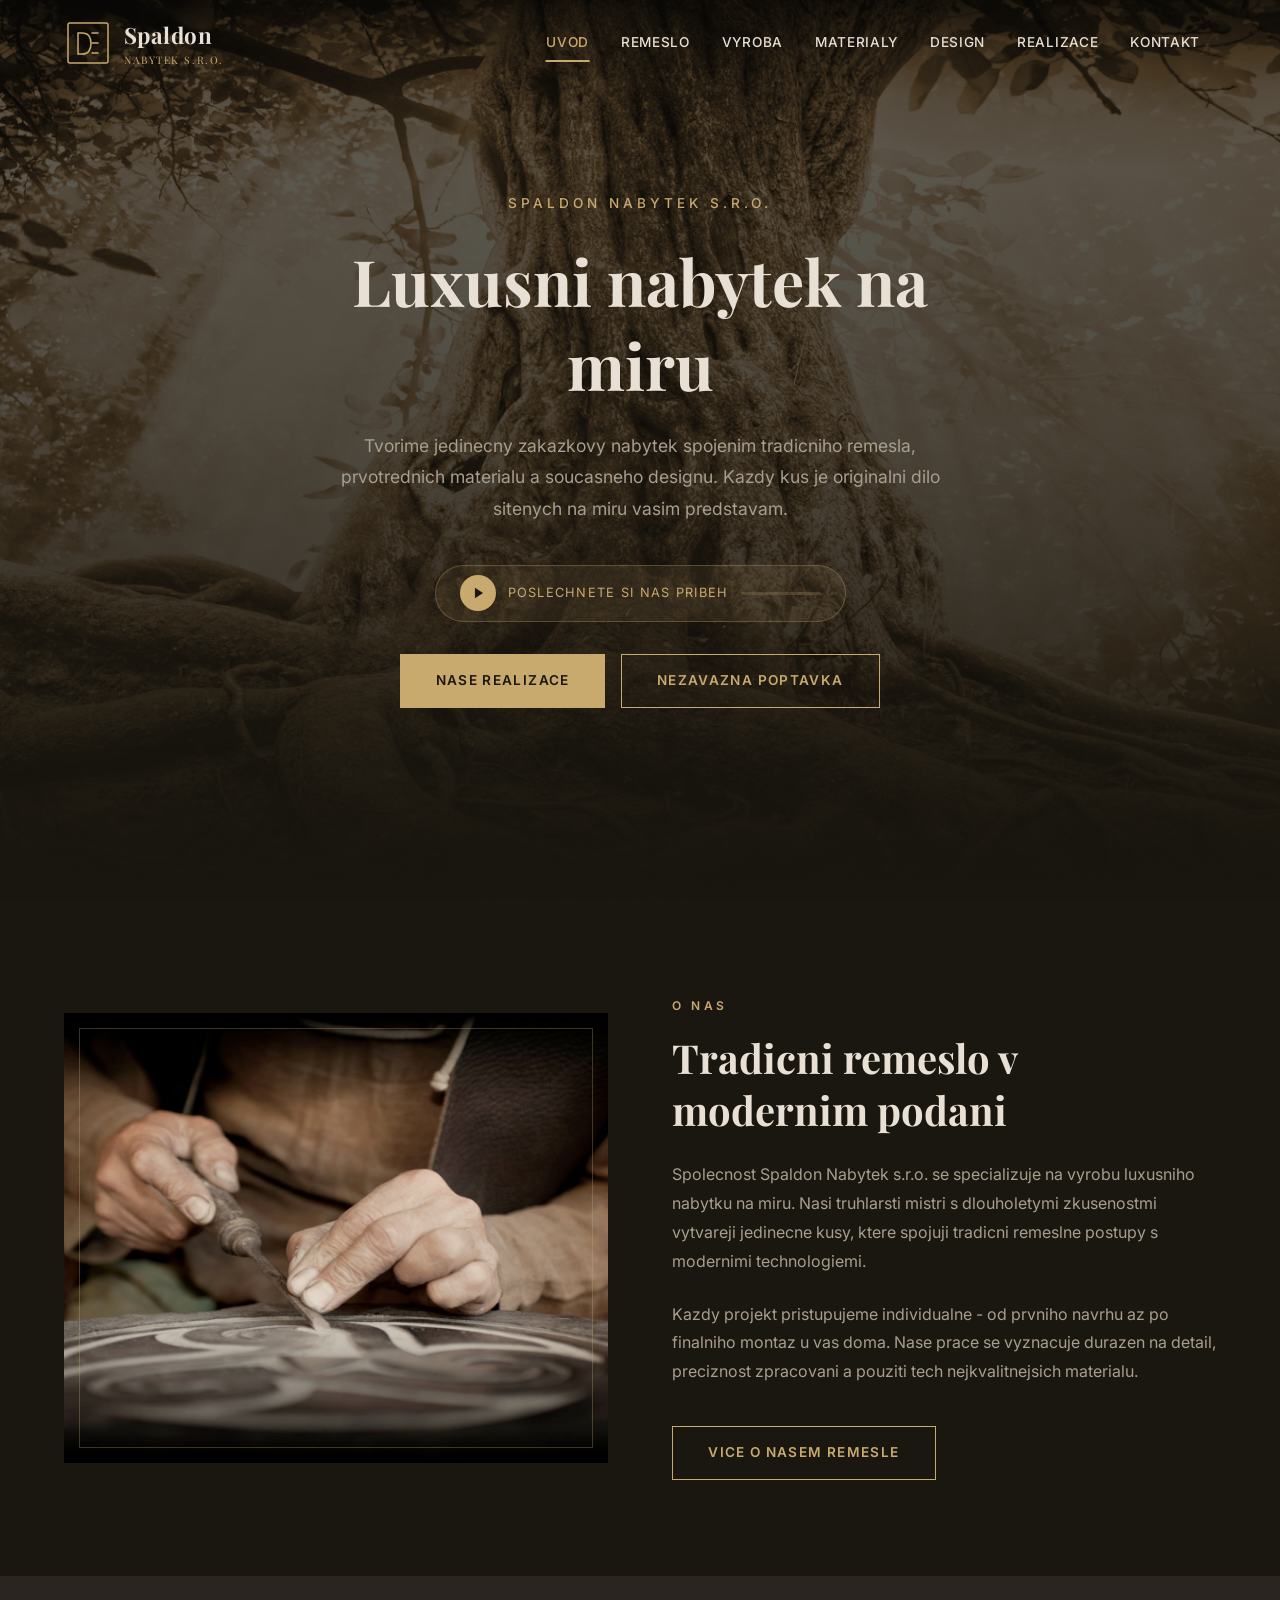
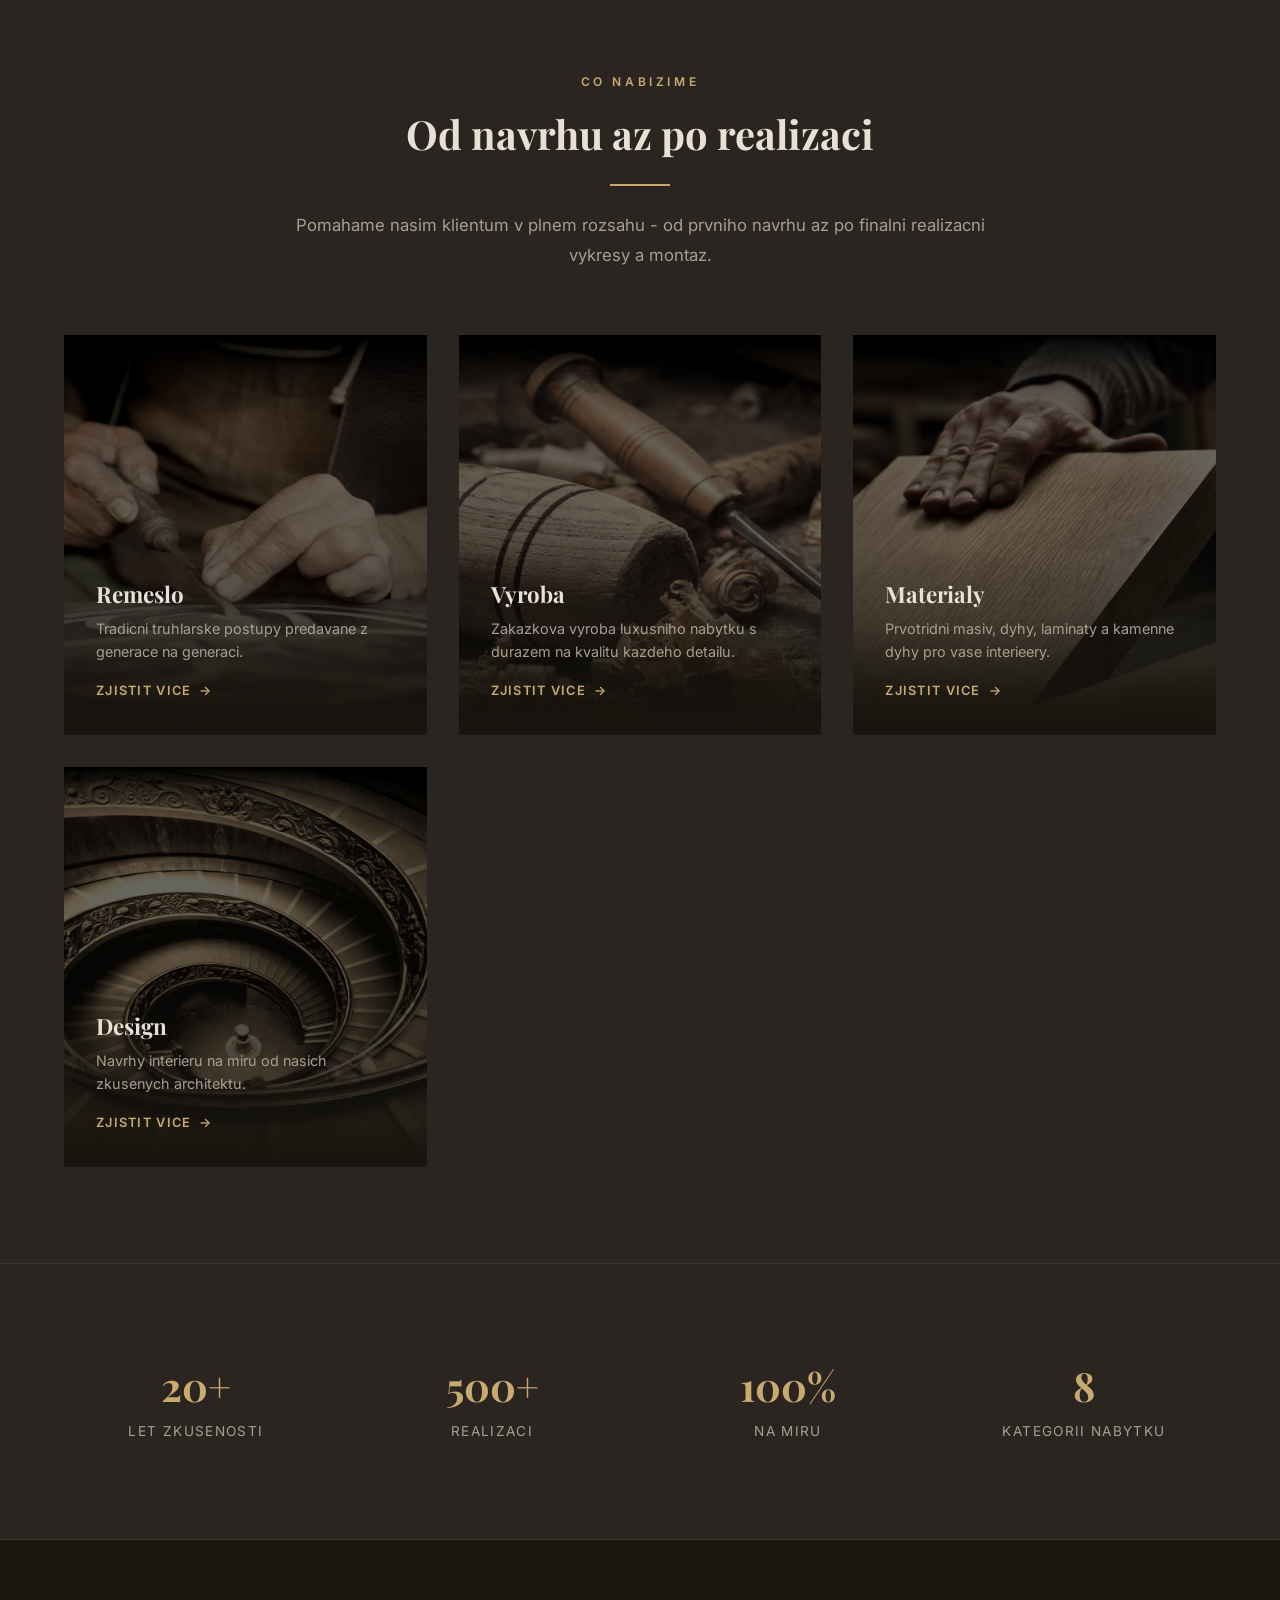
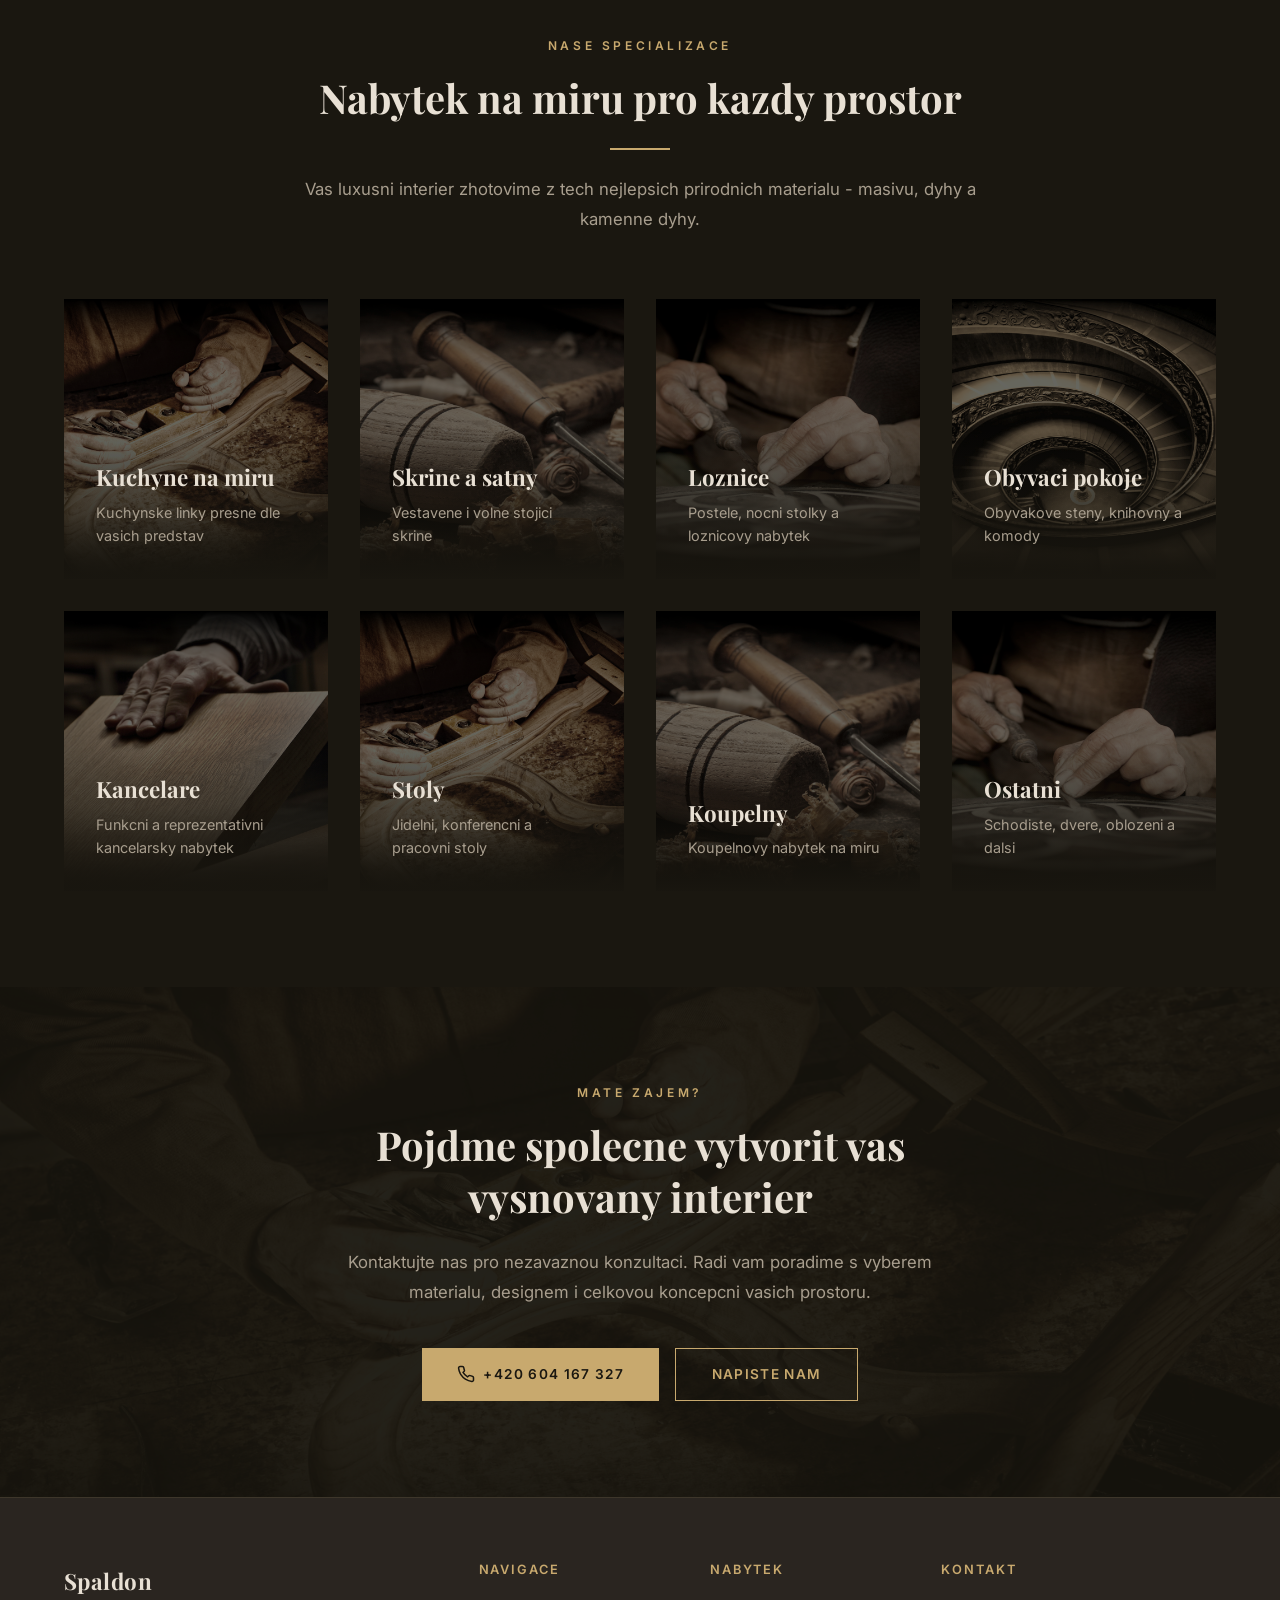
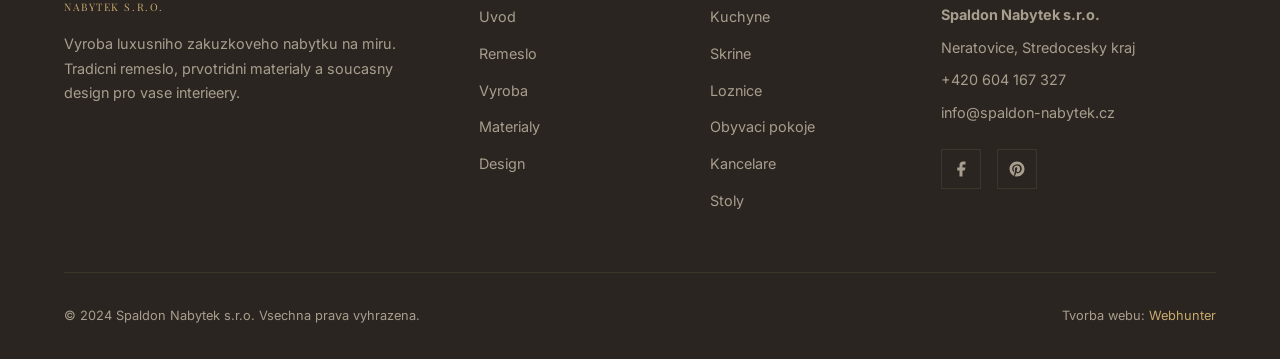
==== index.html @ 08611a01 "Initial commit: New modern website for Spaldon Nabytek s.r.o. Complete rebuild of spaldon-nabytek.cz" ====
<!DOCTYPE html>
<html lang="cs">
<head>
  <meta charset="UTF-8">
  <meta name="viewport" content="width=device-width, initial-scale=1.0">
  <title>Spaldon Nabytek s.r.o. | Luxusni nabytek na miru Praha a Neratovice</title>
  <meta name="description" content="Spaldon Nabytek - vyroba luxusniho nabytku na miru v Praze a Neratovicich. Kuchyne, skrine, loznice, kancelare a dalsi nabytek z prvotrednich materialu. Pres 20 let zkusenosti.">
  <meta name="keywords" content="nabytek na miru, kuchyne na miru Praha, luxusni nabytek, zakazkovy nabytek, nabytek Neratovice, truhlarna Praha, skrine na miru, kuchyne na zakazku">
  <meta name="author" content="Spaldon Nabytek s.r.o.">
  <meta name="robots" content="index, follow">
  <link rel="canonical" href="https://spaldon-nabytek.cz/">

  <!-- Open Graph -->
  <meta property="og:title" content="Spaldon Nabytek | Luxusni nabytek na miru">
  <meta property="og:description" content="Vyroba luxusniho nabytku na miru v Praze a Neratovicich. Kuchyne, skrine, loznice a dalsi z prvotrednich materialu.">
  <meta property="og:type" content="website">
  <meta property="og:url" content="https://spaldon-nabytek.cz/">
  <meta property="og:image" content="https://spaldon-nabytek.cz/assets/images/uvod.jpg">
  <meta property="og:locale" content="cs_CZ">

  <!-- Fonts -->
  <link rel="preconnect" href="https://fonts.googleapis.com">
  <link rel="preconnect" href="https://fonts.gstatic.com" crossorigin>
  <link href="https://fonts.googleapis.com/css2?family=Inter:wght@400;500;600;700&family=Playfair+Display:wght@400;700&display=swap" rel="stylesheet">

  <link rel="stylesheet" href="css/style.css">

  <!-- Schema.org - Local Business -->
  <script type="application/ld+json">
  {
    "@context": "https://schema.org",
    "@type": "FurnitureStore",
    "name": "Spaldon Nabytek s.r.o.",
    "description": "Vyroba luxusniho zakuzkoveho nabytku na miru - kuchyne, skrine, loznice, kancelare a dalsi.",
    "url": "https://spaldon-nabytek.cz",
    "telephone": "+420604167327",
    "email": "info@spaldon-nabytek.cz",
    "address": {
      "@type": "PostalAddress",
      "addressLocality": "Neratovice",
      "addressRegion": "Stredocesky kraj",
      "addressCountry": "CZ"
    },
    "geo": {
      "@type": "GeoCoordinates",
      "latitude": "50.2594",
      "longitude": "14.5175"
    },
    "openingHoursSpecification": {
      "@type": "OpeningHoursSpecification",
      "dayOfWeek": ["Monday","Tuesday","Wednesday","Thursday","Friday"],
      "opens": "08:00",
      "closes": "17:00"
    },
    "sameAs": [
      "https://www.facebook.com/Spaldonnabytek/",
      "https://www.pinterest.com/SpaldonNabytek/pins/"
    ],
    "priceRange": "$$$$",
    "image": "https://spaldon-nabytek.cz/assets/images/uvod.jpg"
  }
  </script>
</head>
<body>

  <!-- HEADER -->
  <header class="header">
    <div class="header-inner">
      <a href="index.html" class="logo">
        <svg class="logo-icon" viewBox="0 0 48 48" fill="none" xmlns="http://www.w3.org/2000/svg">
          <rect x="4" y="4" width="40" height="40" rx="2" stroke="#c8a96e" stroke-width="1.5" fill="none"/>
          <path d="M14 34V14h4c3 0 5.5 1 7 3s2 4.5 2 7.5c0 3-0.7 5.5-2 7.5s-4 3-7 3H14z" stroke="#c8a96e" stroke-width="1.5" fill="none"/>
          <path d="M28 14h6M28 24h6M28 34h6" stroke="#c8a96e" stroke-width="1.5" stroke-linecap="round"/>
        </svg>
        <div class="logo-text">
          Spaldon
          <span>Nabytek s.r.o.</span>
        </div>
      </a>

      <nav class="nav">
        <a href="index.html" class="active">Uvod</a>
        <a href="remeslo.html">Remeslo</a>
        <a href="vyroba.html">Vyroba</a>
        <a href="materialy.html">Materialy</a>
        <a href="design.html">Design</a>
        <a href="realizace.html">Realizace</a>
        <a href="kontakt.html">Kontakt</a>
      </nav>

      <button class="nav-toggle" aria-label="Menu">
        <span></span>
        <span></span>
        <span></span>
      </button>
    </div>
  </header>

  <!-- HERO -->
  <section class="hero">
    <div class="hero-bg" style="background-image: url('assets/images/uvod.jpg')"></div>
    <div class="hero-overlay"></div>
    <div class="hero-content">
      <p class="hero-subtitle">Spaldon Nabytek s.r.o.</p>
      <h1>Luxusni nabytek na miru</h1>
      <p class="hero-description">
        Tvorime jedinecny zakazkovy nabytek spojenim tradicniho remesla, prvotrednich materialu a soucasneho designu. Kazdy kus je originalni dilo sitenych na miru vasim predstavam.
      </p>

      <!-- Audio Player -->
      <div class="audio-player" data-audio="assets/audio/audio.mp3">
        <div class="play-icon">
          <svg class="icon-play" viewBox="0 0 24 24"><polygon points="5,3 19,12 5,21"/></svg>
          <svg class="icon-pause" viewBox="0 0 24 24"><rect x="5" y="3" width="4" height="18"/><rect x="15" y="3" width="4" height="18"/></svg>
        </div>
        <span class="audio-player-text">Poslechnete si nas pribeh</span>
        <div class="audio-progress"><div class="audio-progress-bar"></div></div>
      </div>

      <div style="display: flex; gap: 1rem; justify-content: center; flex-wrap: wrap;">
        <a href="realizace.html" class="btn btn-primary">Nase realizace</a>
        <a href="kontakt.html" class="btn btn-outline">Nezavazna poptavka</a>
      </div>
    </div>
  </section>

  <!-- O NAS -->
  <section class="section">
    <div class="container">
      <div class="about-grid">
        <div class="about-image fade-in-left">
          <img src="assets/images/remeslo.jpg" alt="Rucni prace truhlarskych mistru - detail rezbareni do dreva" loading="lazy">
        </div>
        <div class="about-content fade-in-right">
          <span class="section-label">O nas</span>
          <h2>Tradicni remeslo v modernim podani</h2>
          <p>
            Spolecnost Spaldon Nabytek s.r.o. se specializuje na vyrobu luxusniho nabytku na miru. Nasi truhlarsti mistri s dlouholetymi zkusenostmi vytvareji jedinecne kusy, ktere spojuji tradicni remeslne postupy s modernimi technologiemi.
          </p>
          <p>
            Kazdy projekt pristupujeme individualne - od prvniho navrhu az po finalniho montaz u vas doma. Nase prace se vyznacuje durazen na detail, preciznost zpracovani a pouziti tech nejkvalitnejsich materialu.
          </p>
          <a href="remeslo.html" class="btn btn-outline" style="margin-top: 1rem;">Vice o nasem remesle</a>
        </div>
      </div>
    </div>
  </section>

  <!-- SLUZBY -->
  <section class="section" style="background: var(--color-bg-light);">
    <div class="container">
      <div class="section-header fade-in">
        <span class="section-label">Co nabizime</span>
        <h2>Od navrhu az po realizaci</h2>
        <div class="divider"></div>
        <p>Pomahame nasim klientum v plnem rozsahu - od prvniho navrhu az po finalni realizacni vykresy a montaz.</p>
      </div>

      <div class="services-grid">
        <a href="remeslo.html" class="service-card fade-in">
          <div class="service-card-bg" style="background-image: url('assets/images/remeslo.jpg')"></div>
          <div class="service-card-content">
            <h3>Remeslo</h3>
            <p>Tradicni truhlarske postupy predavane z generace na generaci.</p>
            <span class="service-card-link">Zjistit vice <span>&rarr;</span></span>
          </div>
        </a>

        <a href="vyroba.html" class="service-card fade-in">
          <div class="service-card-bg" style="background-image: url('assets/images/vyroba.jpg')"></div>
          <div class="service-card-content">
            <h3>Vyroba</h3>
            <p>Zakazkova vyroba luxusniho nabytku s durazem na kvalitu kazdeho detailu.</p>
            <span class="service-card-link">Zjistit vice <span>&rarr;</span></span>
          </div>
        </a>

        <a href="materialy.html" class="service-card fade-in">
          <div class="service-card-bg" style="background-image: url('assets/images/materialy.jpg')"></div>
          <div class="service-card-content">
            <h3>Materialy</h3>
            <p>Prvotridni masiv, dyhy, laminaty a kamenne dyhy pro vase interieery.</p>
            <span class="service-card-link">Zjistit vice <span>&rarr;</span></span>
          </div>
        </a>

        <a href="design.html" class="service-card fade-in">
          <div class="service-card-bg" style="background-image: url('assets/images/design.jpg')"></div>
          <div class="service-card-content">
            <h3>Design</h3>
            <p>Navrhy interieru na miru od nasich zkusenych architektu.</p>
            <span class="service-card-link">Zjistit vice <span>&rarr;</span></span>
          </div>
        </a>
      </div>
    </div>
  </section>

  <!-- STATISTIKY -->
  <section class="section stats">
    <div class="container">
      <div class="stats-grid">
        <div class="stat-item fade-in">
          <h3>20+</h3>
          <p>Let zkusenosti</p>
        </div>
        <div class="stat-item fade-in">
          <h3>500+</h3>
          <p>Realizaci</p>
        </div>
        <div class="stat-item fade-in">
          <h3>100%</h3>
          <p>Na miru</p>
        </div>
        <div class="stat-item fade-in">
          <h3>8</h3>
          <p>Kategorii nabytku</p>
        </div>
      </div>
    </div>
  </section>

  <!-- CO VYRABI -->
  <section class="section">
    <div class="container">
      <div class="section-header fade-in">
        <span class="section-label">Nase specializace</span>
        <h2>Nabytek na miru pro kazdy prostor</h2>
        <div class="divider"></div>
        <p>Vas luxusni interier zhotovime z tech nejlepsich prirodnich materialu - masivu, dyhy a kamenne dyhy.</p>
      </div>

      <div class="services-grid" style="grid-template-columns: repeat(auto-fill, minmax(250px, 1fr));">
        <div class="service-card fade-in" style="height: 280px;">
          <div class="service-card-bg" style="background-image: url('assets/images/fotogalerie.jpg')"></div>
          <div class="service-card-content">
            <h3>Kuchyne na miru</h3>
            <p>Kuchynske linky presne dle vasich predstav</p>
          </div>
        </div>
        <div class="service-card fade-in" style="height: 280px;">
          <div class="service-card-bg" style="background-image: url('assets/images/vyroba.jpg')"></div>
          <div class="service-card-content">
            <h3>Skrine a satny</h3>
            <p>Vestavene i volne stojici skrine</p>
          </div>
        </div>
        <div class="service-card fade-in" style="height: 280px;">
          <div class="service-card-bg" style="background-image: url('assets/images/remeslo.jpg')"></div>
          <div class="service-card-content">
            <h3>Loznice</h3>
            <p>Postele, nocni stolky a loznicovy nabytek</p>
          </div>
        </div>
        <div class="service-card fade-in" style="height: 280px;">
          <div class="service-card-bg" style="background-image: url('assets/images/design.jpg')"></div>
          <div class="service-card-content">
            <h3>Obyvaci pokoje</h3>
            <p>Obyvakove steny, knihovny a komody</p>
          </div>
        </div>
        <div class="service-card fade-in" style="height: 280px;">
          <div class="service-card-bg" style="background-image: url('assets/images/materialy.jpg')"></div>
          <div class="service-card-content">
            <h3>Kancelare</h3>
            <p>Funkcni a reprezentativni kancelarsky nabytek</p>
          </div>
        </div>
        <div class="service-card fade-in" style="height: 280px;">
          <div class="service-card-bg" style="background-image: url('assets/images/fotogalerie.jpg')"></div>
          <div class="service-card-content">
            <h3>Stoly</h3>
            <p>Jidelni, konferencni a pracovni stoly</p>
          </div>
        </div>
        <div class="service-card fade-in" style="height: 280px;">
          <div class="service-card-bg" style="background-image: url('assets/images/vyroba.jpg')"></div>
          <div class="service-card-content">
            <h3>Koupelny</h3>
            <p>Koupelnovy nabytek na miru</p>
          </div>
        </div>
        <div class="service-card fade-in" style="height: 280px;">
          <div class="service-card-bg" style="background-image: url('assets/images/remeslo.jpg')"></div>
          <div class="service-card-content">
            <h3>Ostatni</h3>
            <p>Schodiste, dvere, oblozeni a dalsi</p>
          </div>
        </div>
      </div>
    </div>
  </section>

  <!-- CTA -->
  <section class="cta">
    <div class="cta-bg" style="background-image: url('assets/images/fotogalerie.jpg')"></div>
    <div class="cta-overlay"></div>
    <div class="cta-content">
      <span class="section-label">Mate zajem?</span>
      <h2>Pojdme spolecne vytvorit vas vysnovany interier</h2>
      <p>Kontaktujte nas pro nezavaznou konzultaci. Radi vam poradime s vyberem materialu, designem i celkovou koncepcni vasich prostoru.</p>
      <div class="cta-buttons">
        <a href="tel:+420604167327" class="btn btn-primary">
          <svg width="18" height="18" viewBox="0 0 24 24" fill="none" stroke="currentColor" stroke-width="2"><path d="M22 16.92v3a2 2 0 01-2.18 2 19.79 19.79 0 01-8.63-3.07 19.5 19.5 0 01-6-6 19.79 19.79 0 01-3.07-8.67A2 2 0 014.11 2h3a2 2 0 012 1.72c.127.96.361 1.903.7 2.81a2 2 0 01-.45 2.11L8.09 9.91a16 16 0 006 6l1.27-1.27a2 2 0 012.11-.45c.907.339 1.85.573 2.81.7A2 2 0 0122 16.92z"/></svg>
          +420 604 167 327
        </a>
        <a href="kontakt.html" class="btn btn-outline">Napiste nam</a>
      </div>
    </div>
  </section>

  <!-- FOOTER -->
  <footer class="footer">
    <div class="container">
      <div class="footer-grid">
        <div class="footer-about">
          <a href="index.html" class="logo">
            <div class="logo-text">
              Spaldon
              <span>Nabytek s.r.o.</span>
            </div>
          </a>
          <p>Vyroba luxusniho zakuzkoveho nabytku na miru. Tradicni remeslo, prvotridni materialy a soucasny design pro vase interieery.</p>
        </div>

        <div>
          <h4>Navigace</h4>
          <ul class="footer-links">
            <li><a href="index.html">Uvod</a></li>
            <li><a href="remeslo.html">Remeslo</a></li>
            <li><a href="vyroba.html">Vyroba</a></li>
            <li><a href="materialy.html">Materialy</a></li>
            <li><a href="design.html">Design</a></li>
          </ul>
        </div>

        <div>
          <h4>Nabytek</h4>
          <ul class="footer-links">
            <li><a href="realizace.html">Kuchyne</a></li>
            <li><a href="realizace.html">Skrine</a></li>
            <li><a href="realizace.html">Loznice</a></li>
            <li><a href="realizace.html">Obyvaci pokoje</a></li>
            <li><a href="realizace.html">Kancelare</a></li>
            <li><a href="realizace.html">Stoly</a></li>
          </ul>
        </div>

        <div class="footer-contact">
          <h4>Kontakt</h4>
          <p><strong>Spaldon Nabytek s.r.o.</strong></p>
          <p>Neratovice, Stredocesky kraj</p>
          <p><a href="tel:+420604167327">+420 604 167 327</a></p>
          <p><a href="mailto:info@spaldon-nabytek.cz">info@spaldon-nabytek.cz</a></p>
          <div class="footer-social">
            <a href="https://www.facebook.com/Spaldonnabytek/" target="_blank" rel="noopener noreferrer" aria-label="Facebook">
              <svg viewBox="0 0 24 24"><path d="M18 2h-3a5 5 0 00-5 5v3H7v4h3v8h4v-8h3l1-4h-4V7a1 1 0 011-1h3z"/></svg>
            </a>
            <a href="https://www.pinterest.com/SpaldonNabytek/pins/" target="_blank" rel="noopener noreferrer" aria-label="Pinterest">
              <svg viewBox="0 0 24 24"><path d="M12 2C6.477 2 2 6.477 2 12c0 4.236 2.636 7.855 6.356 9.312-.088-.791-.167-2.005.035-2.868.182-.78 1.172-4.97 1.172-4.97s-.299-.6-.299-1.486c0-1.39.806-2.428 1.81-2.428.852 0 1.264.64 1.264 1.408 0 .858-.546 2.14-.828 3.33-.236.995.499 1.806 1.48 1.806 1.778 0 3.144-1.874 3.144-4.58 0-2.393-1.72-4.068-4.177-4.068-2.845 0-4.515 2.135-4.515 4.34 0 .859.331 1.781.745 2.281a.3.3 0 01.069.288l-.278 1.133c-.044.183-.145.222-.335.134-1.249-.581-2.03-2.407-2.03-3.874 0-3.154 2.292-6.052 6.608-6.052 3.469 0 6.165 2.473 6.165 5.776 0 3.447-2.173 6.22-5.19 6.22-1.013 0-1.965-.527-2.291-1.148l-.623 2.378c-.226.869-.835 1.958-1.244 2.621.937.29 1.931.446 2.962.446 5.523 0 10-4.477 10-10S17.523 2 12 2z"/></svg>
            </a>
          </div>
        </div>
      </div>

      <div class="footer-bottom">
        <p>&copy; 2024 Spaldon Nabytek s.r.o. Vsechna prava vyhrazena.</p>
        <p>Tvorba webu: <a href="#">Webhunter</a></p>
      </div>
    </div>
  </footer>

  <script src="js/main.js"></script>
</body>
</html>
---- css/style.css ----
/* ===== RESET & BASE ===== */
*, *::before, *::after {
  box-sizing: border-box;
  margin: 0;
  padding: 0;
}

:root {
  --color-bg: #1a1710;
  --color-bg-light: #2a2520;
  --color-bg-card: #232018;
  --color-text: #e8e0d4;
  --color-text-muted: #a89e8e;
  --color-accent: #c8a96e;
  --color-accent-light: #dfc08a;
  --color-accent-dark: #9a7d4a;
  --color-border: #3d362a;
  --color-overlay: rgba(20, 17, 10, 0.85);
  --font-heading: 'Playfair Display', Georgia, 'Times New Roman', serif;
  --font-body: 'Inter', 'Segoe UI', Tahoma, Geneva, Verdana, sans-serif;
  --max-width: 1200px;
  --transition: 0.3s ease;
}

html {
  scroll-behavior: smooth;
  font-size: 16px;
}

body {
  font-family: var(--font-body);
  background-color: var(--color-bg);
  color: var(--color-text);
  line-height: 1.7;
  overflow-x: hidden;
  -webkit-font-smoothing: antialiased;
}

img {
  max-width: 100%;
  height: auto;
  display: block;
}

a {
  color: var(--color-accent);
  text-decoration: none;
  transition: color var(--transition);
}

a:hover {
  color: var(--color-accent-light);
}

h1, h2, h3, h4 {
  font-family: var(--font-heading);
  font-weight: 700;
  line-height: 1.3;
  color: var(--color-text);
}

h1 { font-size: clamp(2rem, 5vw, 3.5rem); }
h2 { font-size: clamp(1.6rem, 4vw, 2.5rem); }
h3 { font-size: clamp(1.2rem, 3vw, 1.6rem); }

.container {
  width: 100%;
  max-width: var(--max-width);
  margin: 0 auto;
  padding: 0 1.5rem;
}

/* ===== HEADER & NAVIGATION ===== */
.header {
  position: fixed;
  top: 0;
  left: 0;
  right: 0;
  z-index: 1000;
  background: transparent;
  transition: background var(--transition), box-shadow var(--transition);
}

.header.scrolled {
  background: rgba(26, 23, 16, 0.97);
  box-shadow: 0 2px 20px rgba(0, 0, 0, 0.4);
  backdrop-filter: blur(10px);
}

.header-inner {
  display: flex;
  align-items: center;
  justify-content: space-between;
  padding: 1rem 1.5rem;
  max-width: var(--max-width);
  margin: 0 auto;
}

.logo {
  display: flex;
  align-items: center;
  gap: 0.75rem;
  text-decoration: none;
  color: var(--color-text);
}

.logo-icon {
  width: 48px;
  height: 48px;
}

.logo-text {
  font-family: var(--font-heading);
  font-size: 1.4rem;
  font-weight: 700;
  letter-spacing: 0.02em;
}

.logo-text span {
  display: block;
  font-size: 0.65rem;
  font-weight: 400;
  letter-spacing: 0.15em;
  text-transform: uppercase;
  color: var(--color-accent);
  margin-top: -2px;
}

.nav {
  display: flex;
  align-items: center;
  gap: 0;
}

.nav a {
  color: var(--color-text);
  font-size: 0.85rem;
  font-weight: 500;
  letter-spacing: 0.05em;
  text-transform: uppercase;
  padding: 0.5rem 1rem;
  position: relative;
  transition: color var(--transition);
}

.nav a::after {
  content: '';
  position: absolute;
  bottom: 0;
  left: 50%;
  transform: translateX(-50%);
  width: 0;
  height: 2px;
  background: var(--color-accent);
  transition: width var(--transition);
}

.nav a:hover,
.nav a.active {
  color: var(--color-accent);
}

.nav a:hover::after,
.nav a.active::after {
  width: 60%;
}

.nav-toggle {
  display: none;
  flex-direction: column;
  gap: 5px;
  background: none;
  border: none;
  cursor: pointer;
  padding: 5px;
  z-index: 1001;
}

.nav-toggle span {
  width: 28px;
  height: 2px;
  background: var(--color-text);
  transition: all var(--transition);
}

.nav-toggle.active span:nth-child(1) {
  transform: rotate(45deg) translate(5px, 5px);
}

.nav-toggle.active span:nth-child(2) {
  opacity: 0;
}

.nav-toggle.active span:nth-child(3) {
  transform: rotate(-45deg) translate(5px, -5px);
}

/* ===== HERO SECTION ===== */
.hero {
  position: relative;
  height: 100vh;
  min-height: 600px;
  display: flex;
  align-items: center;
  justify-content: center;
  text-align: center;
  overflow: hidden;
}

.hero-bg {
  position: absolute;
  inset: 0;
  background-size: cover;
  background-position: center;
  background-repeat: no-repeat;
  filter: sepia(0.3) brightness(0.5);
  transform: scale(1.05);
  transition: transform 8s ease;
}

.hero:hover .hero-bg {
  transform: scale(1.0);
}

.hero-overlay {
  position: absolute;
  inset: 0;
  background: linear-gradient(
    to bottom,
    rgba(26, 23, 16, 0.3) 0%,
    rgba(26, 23, 16, 0.5) 50%,
    rgba(26, 23, 16, 0.95) 100%
  );
}

.hero-content {
  position: relative;
  z-index: 2;
  max-width: 800px;
  padding: 0 2rem;
}

.hero-subtitle {
  font-family: var(--font-body);
  font-size: 0.85rem;
  font-weight: 500;
  letter-spacing: 0.3em;
  text-transform: uppercase;
  color: var(--color-accent);
  margin-bottom: 1.5rem;
}

.hero h1 {
  margin-bottom: 1.5rem;
  font-size: clamp(2.2rem, 6vw, 4rem);
}

.hero-description {
  font-size: 1.1rem;
  color: var(--color-text-muted);
  max-width: 600px;
  margin: 0 auto 2.5rem;
  line-height: 1.8;
}

/* ===== AUDIO PLAYER ===== */
.audio-player {
  display: inline-flex;
  align-items: center;
  gap: 0.75rem;
  background: rgba(200, 169, 110, 0.1);
  border: 1px solid rgba(200, 169, 110, 0.3);
  border-radius: 50px;
  padding: 0.6rem 1.5rem;
  cursor: pointer;
  transition: all var(--transition);
  margin-bottom: 2rem;
}

.audio-player:hover {
  background: rgba(200, 169, 110, 0.2);
  border-color: var(--color-accent);
}

.audio-player .play-icon {
  width: 36px;
  height: 36px;
  border-radius: 50%;
  background: var(--color-accent);
  display: flex;
  align-items: center;
  justify-content: center;
  flex-shrink: 0;
  transition: background var(--transition);
}

.audio-player:hover .play-icon {
  background: var(--color-accent-light);
}

.audio-player .play-icon svg {
  width: 14px;
  height: 14px;
  fill: var(--color-bg);
  margin-left: 2px;
}

.audio-player.playing .play-icon svg.icon-play {
  display: none;
}

.audio-player .play-icon svg.icon-pause {
  display: none;
  margin-left: 0;
}

.audio-player.playing .play-icon svg.icon-pause {
  display: block;
}

.audio-player-text {
  font-size: 0.8rem;
  letter-spacing: 0.1em;
  text-transform: uppercase;
  color: var(--color-accent);
}

.audio-progress {
  width: 80px;
  height: 3px;
  background: rgba(200, 169, 110, 0.2);
  border-radius: 2px;
  overflow: hidden;
}

.audio-progress-bar {
  height: 100%;
  width: 0%;
  background: var(--color-accent);
  border-radius: 2px;
  transition: width 0.1s linear;
}

/* ===== BUTTONS ===== */
.btn {
  display: inline-flex;
  align-items: center;
  gap: 0.5rem;
  padding: 0.9rem 2.2rem;
  font-family: var(--font-body);
  font-size: 0.85rem;
  font-weight: 600;
  letter-spacing: 0.1em;
  text-transform: uppercase;
  border: none;
  border-radius: 0;
  cursor: pointer;
  transition: all var(--transition);
  text-decoration: none;
}

.btn-primary {
  background: var(--color-accent);
  color: var(--color-bg);
}

.btn-primary:hover {
  background: var(--color-accent-light);
  color: var(--color-bg);
  transform: translateY(-2px);
  box-shadow: 0 8px 25px rgba(200, 169, 110, 0.3);
}

.btn-outline {
  background: transparent;
  color: var(--color-accent);
  border: 1px solid var(--color-accent);
}

.btn-outline:hover {
  background: var(--color-accent);
  color: var(--color-bg);
  transform: translateY(-2px);
}

/* ===== SECTIONS ===== */
.section {
  padding: 6rem 0;
}

.section-header {
  text-align: center;
  max-width: 700px;
  margin: 0 auto 4rem;
}

.section-label {
  font-size: 0.75rem;
  font-weight: 600;
  letter-spacing: 0.3em;
  text-transform: uppercase;
  color: var(--color-accent);
  margin-bottom: 1rem;
  display: block;
}

.section-header h2 {
  margin-bottom: 1.5rem;
}

.section-header p {
  color: var(--color-text-muted);
  font-size: 1.05rem;
  line-height: 1.8;
}

.divider {
  width: 60px;
  height: 2px;
  background: var(--color-accent);
  margin: 1.5rem auto;
}

/* ===== ABOUT / INTRO SECTION ===== */
.about-grid {
  display: grid;
  grid-template-columns: 1fr 1fr;
  gap: 4rem;
  align-items: center;
}

.about-image {
  position: relative;
  overflow: hidden;
}

.about-image img {
  width: 100%;
  height: 450px;
  object-fit: cover;
  filter: sepia(0.2) brightness(0.9);
  transition: all 0.6s ease;
}

.about-image:hover img {
  filter: sepia(0.1) brightness(1);
  transform: scale(1.03);
}

.about-image::after {
  content: '';
  position: absolute;
  inset: 0;
  border: 1px solid var(--color-accent);
  margin: 15px;
  pointer-events: none;
  opacity: 0.3;
}

.about-content h2 {
  margin-bottom: 1.5rem;
}

.about-content p {
  color: var(--color-text-muted);
  margin-bottom: 1.5rem;
  line-height: 1.8;
}

/* ===== SERVICES GRID ===== */
.services-grid {
  display: grid;
  grid-template-columns: repeat(auto-fit, minmax(280px, 1fr));
  gap: 2rem;
}

.service-card {
  position: relative;
  overflow: hidden;
  height: 400px;
  display: flex;
  align-items: flex-end;
  text-decoration: none;
  color: var(--color-text);
}

.service-card-bg {
  position: absolute;
  inset: 0;
  background-size: cover;
  background-position: center;
  filter: sepia(0.3) brightness(0.4);
  transition: all 0.6s ease;
}

.service-card:hover .service-card-bg {
  filter: sepia(0.1) brightness(0.5);
  transform: scale(1.05);
}

.service-card-content {
  position: relative;
  z-index: 2;
  padding: 2rem;
  width: 100%;
  background: linear-gradient(to top, rgba(26, 23, 16, 0.95) 0%, transparent 100%);
}

.service-card-content h3 {
  margin-bottom: 0.5rem;
  font-size: 1.4rem;
}

.service-card-content p {
  font-size: 0.9rem;
  color: var(--color-text-muted);
  line-height: 1.6;
}

.service-card-link {
  display: inline-flex;
  align-items: center;
  gap: 0.5rem;
  margin-top: 1rem;
  font-size: 0.8rem;
  font-weight: 600;
  letter-spacing: 0.1em;
  text-transform: uppercase;
  color: var(--color-accent);
  transition: gap var(--transition);
}

.service-card:hover .service-card-link {
  gap: 0.8rem;
}

/* ===== GALLERY GRID ===== */
.gallery-categories {
  display: flex;
  flex-wrap: wrap;
  justify-content: center;
  gap: 0.5rem;
  margin-bottom: 3rem;
}

.gallery-cat-btn {
  padding: 0.6rem 1.5rem;
  font-family: var(--font-body);
  font-size: 0.8rem;
  font-weight: 500;
  letter-spacing: 0.05em;
  text-transform: uppercase;
  background: transparent;
  color: var(--color-text-muted);
  border: 1px solid var(--color-border);
  cursor: pointer;
  transition: all var(--transition);
}

.gallery-cat-btn:hover,
.gallery-cat-btn.active {
  background: var(--color-accent);
  color: var(--color-bg);
  border-color: var(--color-accent);
}

.gallery-grid {
  display: grid;
  grid-template-columns: repeat(auto-fill, minmax(300px, 1fr));
  gap: 1.5rem;
}

.gallery-item {
  position: relative;
  overflow: hidden;
  aspect-ratio: 4/3;
  cursor: pointer;
}

.gallery-item img {
  width: 100%;
  height: 100%;
  object-fit: cover;
  filter: sepia(0.15) brightness(0.85);
  transition: all 0.6s ease;
}

.gallery-item:hover img {
  filter: sepia(0) brightness(1);
  transform: scale(1.05);
}

.gallery-item-overlay {
  position: absolute;
  inset: 0;
  background: var(--color-overlay);
  display: flex;
  align-items: center;
  justify-content: center;
  opacity: 0;
  transition: opacity var(--transition);
}

.gallery-item:hover .gallery-item-overlay {
  opacity: 1;
}

.gallery-item-overlay span {
  font-family: var(--font-heading);
  font-size: 1.1rem;
  color: var(--color-accent);
  letter-spacing: 0.05em;
}

/* ===== STATS ===== */
.stats {
  background: var(--color-bg-light);
  border-top: 1px solid var(--color-border);
  border-bottom: 1px solid var(--color-border);
}

.stats-grid {
  display: grid;
  grid-template-columns: repeat(4, 1fr);
  gap: 2rem;
  text-align: center;
}

.stat-item h3 {
  font-size: 2.5rem;
  color: var(--color-accent);
  margin-bottom: 0.5rem;
}

.stat-item p {
  font-size: 0.85rem;
  color: var(--color-text-muted);
  text-transform: uppercase;
  letter-spacing: 0.1em;
}

/* ===== CTA SECTION ===== */
.cta {
  position: relative;
  padding: 6rem 0;
  text-align: center;
  overflow: hidden;
}

.cta-bg {
  position: absolute;
  inset: 0;
  background-size: cover;
  background-position: center;
  filter: sepia(0.4) brightness(0.3);
}

.cta-overlay {
  position: absolute;
  inset: 0;
  background: rgba(26, 23, 16, 0.8);
}

.cta-content {
  position: relative;
  z-index: 2;
  max-width: 600px;
  margin: 0 auto;
}

.cta-content h2 {
  margin-bottom: 1.5rem;
}

.cta-content p {
  color: var(--color-text-muted);
  margin-bottom: 2.5rem;
  font-size: 1.05rem;
  line-height: 1.8;
}

.cta-buttons {
  display: flex;
  gap: 1rem;
  justify-content: center;
  flex-wrap: wrap;
}

/* ===== PAGE HERO (subpages) ===== */
.page-hero {
  position: relative;
  height: 60vh;
  min-height: 400px;
  display: flex;
  align-items: center;
  justify-content: center;
  text-align: center;
  overflow: hidden;
}

.page-hero .hero-bg {
  filter: sepia(0.3) brightness(0.35);
}

.page-hero .hero-overlay {
  background: linear-gradient(
    to bottom,
    rgba(26, 23, 16, 0.4) 0%,
    rgba(26, 23, 16, 0.7) 70%,
    rgba(26, 23, 16, 1) 100%
  );
}

.page-hero-content {
  position: relative;
  z-index: 2;
}

.page-hero-content h1 {
  margin-bottom: 1rem;
}

.page-hero-content p {
  color: var(--color-text-muted);
  font-size: 1.1rem;
  max-width: 600px;
  margin: 0 auto;
}

.breadcrumb {
  margin-bottom: 1.5rem;
  font-size: 0.8rem;
  color: var(--color-text-muted);
}

.breadcrumb a {
  color: var(--color-text-muted);
}

.breadcrumb a:hover {
  color: var(--color-accent);
}

.breadcrumb .separator {
  margin: 0 0.5rem;
  color: var(--color-accent);
}

/* ===== CONTENT SECTIONS ===== */
.content-block {
  display: grid;
  grid-template-columns: 1fr 1fr;
  gap: 4rem;
  align-items: center;
  margin-bottom: 5rem;
}

.content-block.reverse {
  direction: rtl;
}

.content-block.reverse > * {
  direction: ltr;
}

.content-image {
  position: relative;
  overflow: hidden;
}

.content-image img {
  width: 100%;
  height: 400px;
  object-fit: cover;
  filter: sepia(0.2) brightness(0.85);
}

.content-text h2 {
  margin-bottom: 1.5rem;
}

.content-text h3 {
  color: var(--color-accent);
  margin-bottom: 1rem;
}

.content-text p {
  color: var(--color-text-muted);
  margin-bottom: 1.5rem;
  line-height: 1.8;
}

.content-text ul {
  list-style: none;
  margin-bottom: 1.5rem;
}

.content-text ul li {
  padding: 0.4rem 0;
  padding-left: 1.5rem;
  position: relative;
  color: var(--color-text-muted);
}

.content-text ul li::before {
  content: '';
  position: absolute;
  left: 0;
  top: 50%;
  transform: translateY(-50%);
  width: 8px;
  height: 1px;
  background: var(--color-accent);
}

/* ===== CONTACT ===== */
.contact-grid {
  display: grid;
  grid-template-columns: 1fr 1fr;
  gap: 4rem;
}

.contact-info-item {
  display: flex;
  gap: 1rem;
  margin-bottom: 2rem;
}

.contact-info-item .icon {
  width: 48px;
  height: 48px;
  border: 1px solid var(--color-border);
  display: flex;
  align-items: center;
  justify-content: center;
  flex-shrink: 0;
}

.contact-info-item .icon svg {
  width: 20px;
  height: 20px;
  stroke: var(--color-accent);
  fill: none;
  stroke-width: 2;
}

.contact-info-item h4 {
  font-size: 0.8rem;
  font-weight: 600;
  letter-spacing: 0.1em;
  text-transform: uppercase;
  color: var(--color-accent);
  margin-bottom: 0.3rem;
}

.contact-info-item p,
.contact-info-item a {
  color: var(--color-text-muted);
  font-size: 1rem;
}

.contact-form {
  display: flex;
  flex-direction: column;
  gap: 1.2rem;
}

.form-group {
  display: flex;
  flex-direction: column;
  gap: 0.4rem;
}

.form-group label {
  font-size: 0.8rem;
  font-weight: 500;
  letter-spacing: 0.05em;
  text-transform: uppercase;
  color: var(--color-text-muted);
}

.form-group input,
.form-group textarea,
.form-group select {
  padding: 0.9rem 1rem;
  background: var(--color-bg-light);
  border: 1px solid var(--color-border);
  color: var(--color-text);
  font-family: var(--font-body);
  font-size: 0.95rem;
  transition: border-color var(--transition);
  outline: none;
}

.form-group input:focus,
.form-group textarea:focus,
.form-group select:focus {
  border-color: var(--color-accent);
}

.form-group textarea {
  min-height: 150px;
  resize: vertical;
}

.form-row {
  display: grid;
  grid-template-columns: 1fr 1fr;
  gap: 1.2rem;
}

/* ===== FOOTER ===== */
.footer {
  background: var(--color-bg-light);
  border-top: 1px solid var(--color-border);
  padding: 4rem 0 2rem;
}

.footer-grid {
  display: grid;
  grid-template-columns: 2fr 1fr 1fr 1.5fr;
  gap: 3rem;
  margin-bottom: 3rem;
}

.footer-about p {
  color: var(--color-text-muted);
  font-size: 0.9rem;
  line-height: 1.7;
  margin-top: 1rem;
}

.footer h4 {
  font-family: var(--font-body);
  font-size: 0.8rem;
  font-weight: 600;
  letter-spacing: 0.15em;
  text-transform: uppercase;
  color: var(--color-accent);
  margin-bottom: 1.5rem;
}

.footer-links {
  list-style: none;
}

.footer-links li {
  margin-bottom: 0.6rem;
}

.footer-links a {
  color: var(--color-text-muted);
  font-size: 0.9rem;
  transition: color var(--transition);
}

.footer-links a:hover {
  color: var(--color-accent);
}

.footer-contact p {
  color: var(--color-text-muted);
  font-size: 0.9rem;
  margin-bottom: 0.5rem;
}

.footer-contact a {
  color: var(--color-text-muted);
}

.footer-social {
  display: flex;
  gap: 1rem;
  margin-top: 1.5rem;
}

.footer-social a {
  width: 40px;
  height: 40px;
  border: 1px solid var(--color-border);
  display: flex;
  align-items: center;
  justify-content: center;
  transition: all var(--transition);
}

.footer-social a:hover {
  border-color: var(--color-accent);
  background: rgba(200, 169, 110, 0.1);
}

.footer-social a svg {
  width: 18px;
  height: 18px;
  fill: var(--color-text-muted);
  transition: fill var(--transition);
}

.footer-social a:hover svg {
  fill: var(--color-accent);
}

.footer-bottom {
  border-top: 1px solid var(--color-border);
  padding-top: 2rem;
  display: flex;
  justify-content: space-between;
  align-items: center;
  font-size: 0.8rem;
  color: var(--color-text-muted);
}

/* ===== LIGHTBOX ===== */
.lightbox {
  position: fixed;
  inset: 0;
  z-index: 9999;
  background: rgba(0, 0, 0, 0.95);
  display: none;
  align-items: center;
  justify-content: center;
  opacity: 0;
  transition: opacity 0.3s ease;
}

.lightbox.active {
  display: flex;
  opacity: 1;
}

.lightbox img {
  max-width: 90vw;
  max-height: 90vh;
  object-fit: contain;
}

.lightbox-close {
  position: absolute;
  top: 1.5rem;
  right: 1.5rem;
  width: 48px;
  height: 48px;
  background: none;
  border: 1px solid rgba(255,255,255,0.3);
  color: white;
  font-size: 1.5rem;
  cursor: pointer;
  display: flex;
  align-items: center;
  justify-content: center;
  transition: all var(--transition);
}

.lightbox-close:hover {
  border-color: var(--color-accent);
  color: var(--color-accent);
}

/* ===== MAP ===== */
.map-container {
  width: 100%;
  height: 400px;
  margin-top: 4rem;
  filter: sepia(0.3) brightness(0.8) contrast(1.1);
  border: 1px solid var(--color-border);
}

.map-container iframe {
  width: 100%;
  height: 100%;
  border: none;
}

/* ===== RESPONSIVE ===== */
@media (max-width: 992px) {
  .nav {
    position: fixed;
    top: 0;
    right: -100%;
    height: 100vh;
    width: 280px;
    background: var(--color-bg);
    flex-direction: column;
    justify-content: center;
    gap: 0.5rem;
    transition: right var(--transition);
    box-shadow: -10px 0 30px rgba(0, 0, 0, 0.5);
  }

  .nav.open {
    right: 0;
  }

  .nav a {
    font-size: 1rem;
    padding: 0.8rem 2rem;
  }

  .nav-toggle {
    display: flex;
  }

  .about-grid,
  .content-block,
  .contact-grid {
    grid-template-columns: 1fr;
    gap: 2rem;
  }

  .content-block.reverse {
    direction: ltr;
  }

  .footer-grid {
    grid-template-columns: 1fr 1fr;
    gap: 2rem;
  }

  .stats-grid {
    grid-template-columns: repeat(2, 1fr);
  }
}

@media (max-width: 768px) {
  .section {
    padding: 4rem 0;
  }

  .hero {
    min-height: 500px;
  }

  .page-hero {
    height: 50vh;
    min-height: 350px;
  }

  .services-grid {
    grid-template-columns: 1fr;
  }

  .gallery-grid {
    grid-template-columns: repeat(auto-fill, minmax(250px, 1fr));
    gap: 1rem;
  }

  .footer-grid {
    grid-template-columns: 1fr;
  }

  .footer-bottom {
    flex-direction: column;
    gap: 1rem;
    text-align: center;
  }

  .form-row {
    grid-template-columns: 1fr;
  }

  .cta-buttons {
    flex-direction: column;
    align-items: center;
  }

  .about-image img,
  .content-image img {
    height: 300px;
  }
}

@media (max-width: 480px) {
  .hero h1 {
    font-size: 1.8rem;
  }

  .stats-grid {
    grid-template-columns: 1fr 1fr;
    gap: 1.5rem;
  }

  .stat-item h3 {
    font-size: 2rem;
  }

  .audio-player {
    padding: 0.5rem 1rem;
    font-size: 0.75rem;
  }

  .audio-progress {
    width: 50px;
  }
}

/* ===== ANIMATIONS ===== */
.fade-in {
  opacity: 0;
  transform: translateY(30px);
  transition: opacity 0.8s ease, transform 0.8s ease;
}

.fade-in.visible {
  opacity: 1;
  transform: translateY(0);
}

.fade-in-left {
  opacity: 0;
  transform: translateX(-30px);
  transition: opacity 0.8s ease, transform 0.8s ease;
}

.fade-in-left.visible {
  opacity: 1;
  transform: translateX(0);
}

.fade-in-right {
  opacity: 0;
  transform: translateX(30px);
  transition: opacity 0.8s ease, transform 0.8s ease;
}

.fade-in-right.visible {
  opacity: 1;
  transform: translateX(0);
}
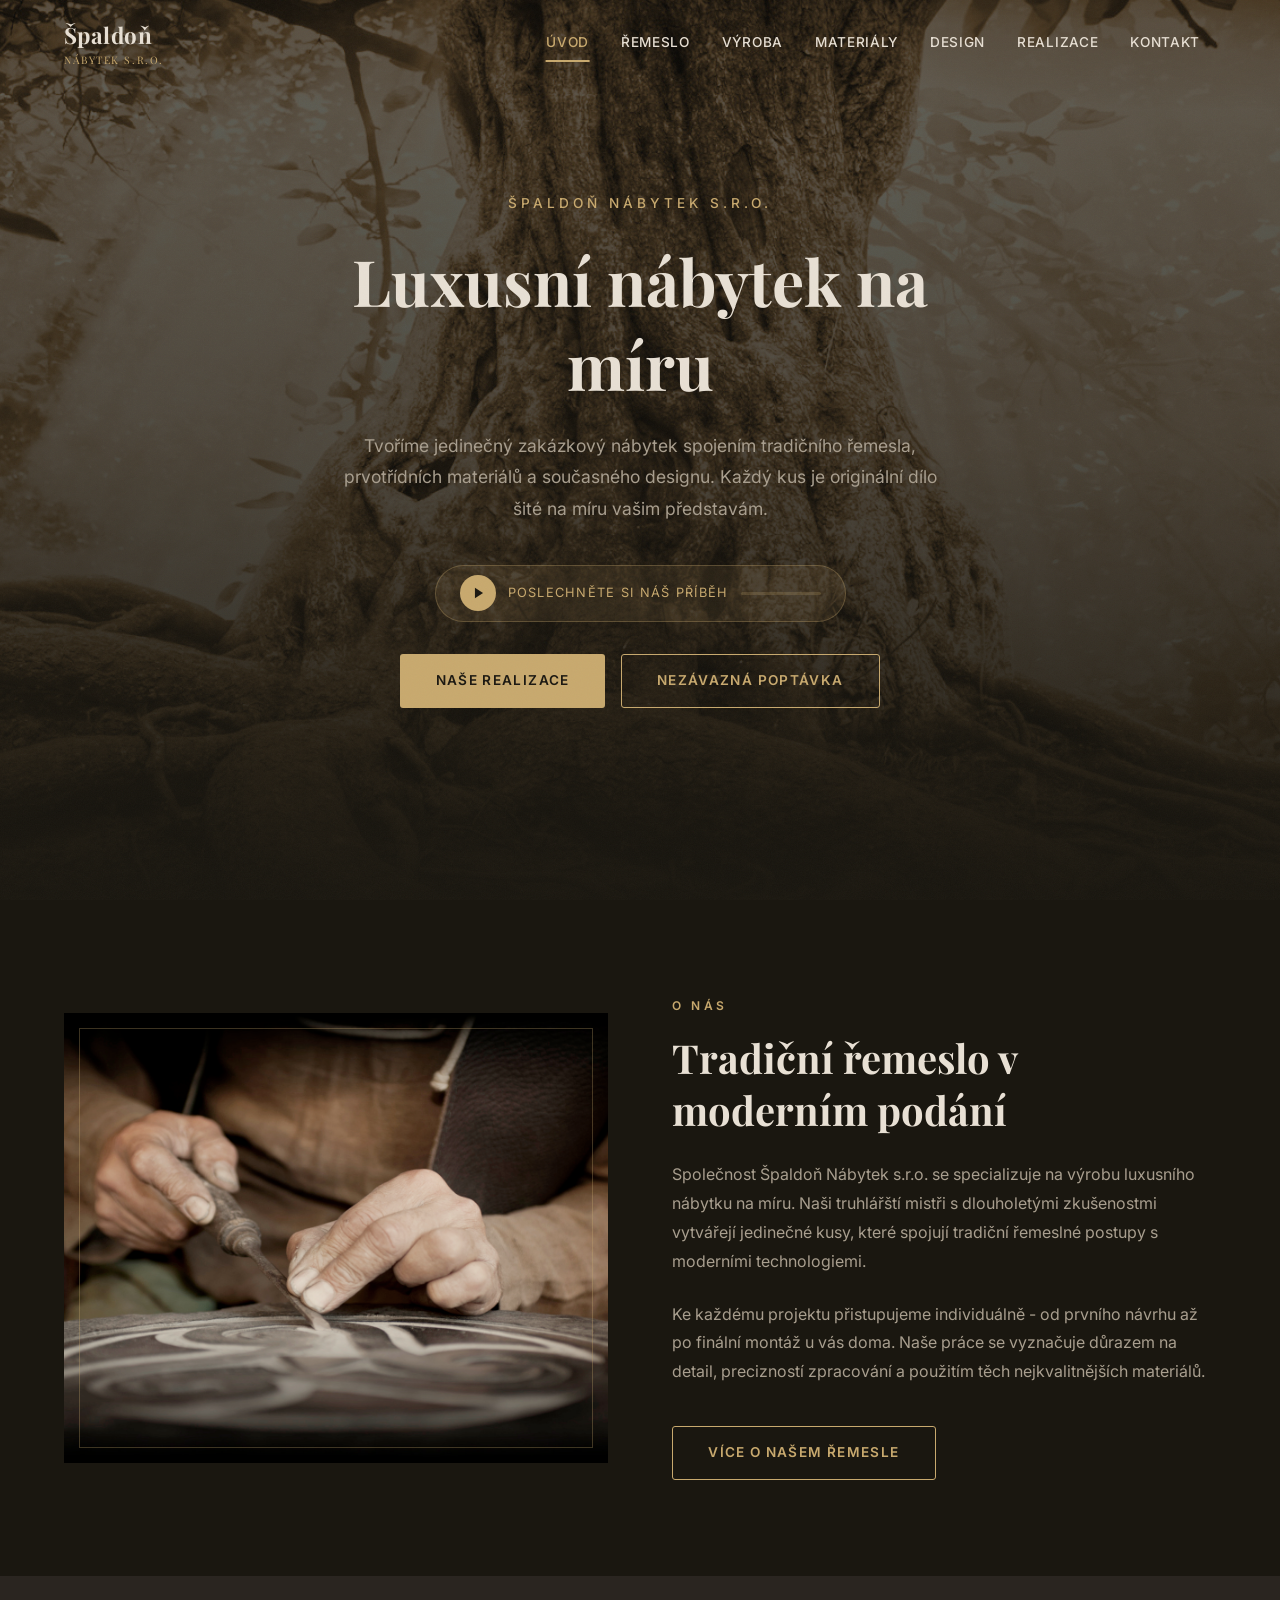
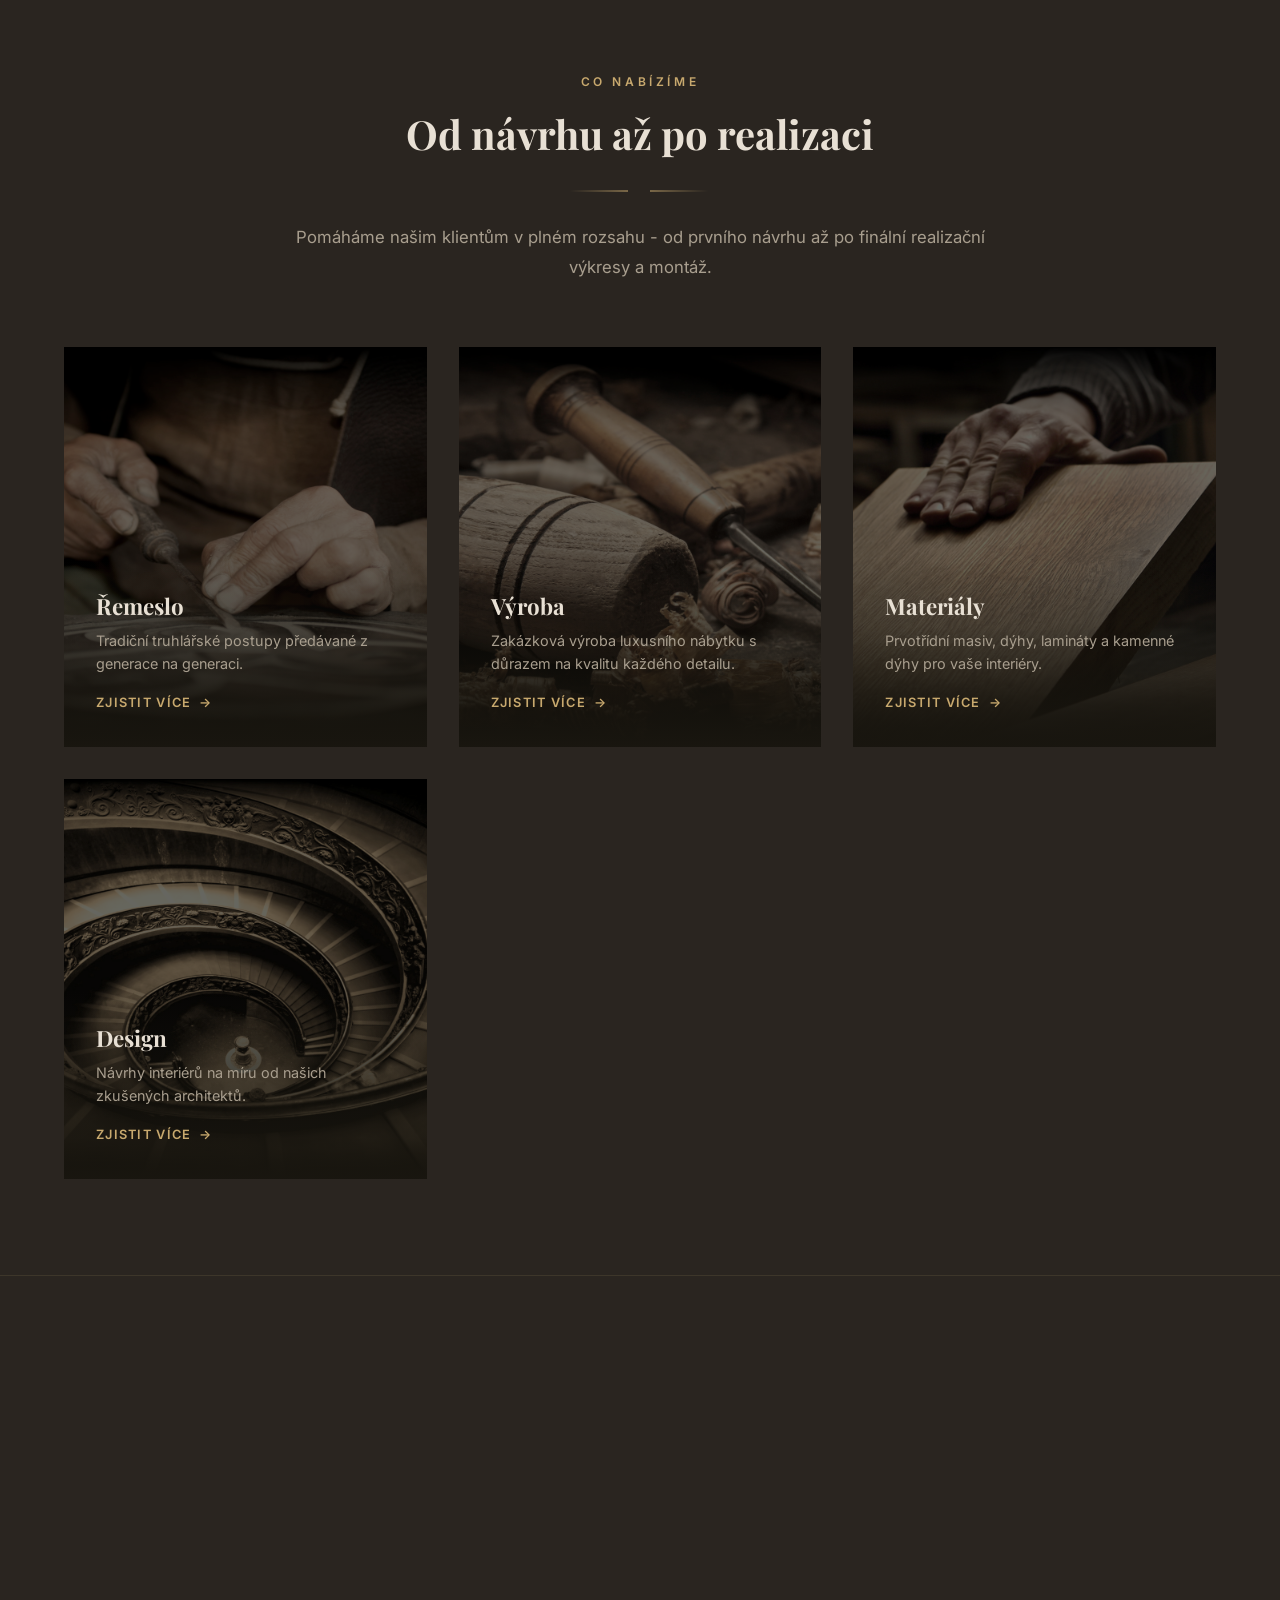
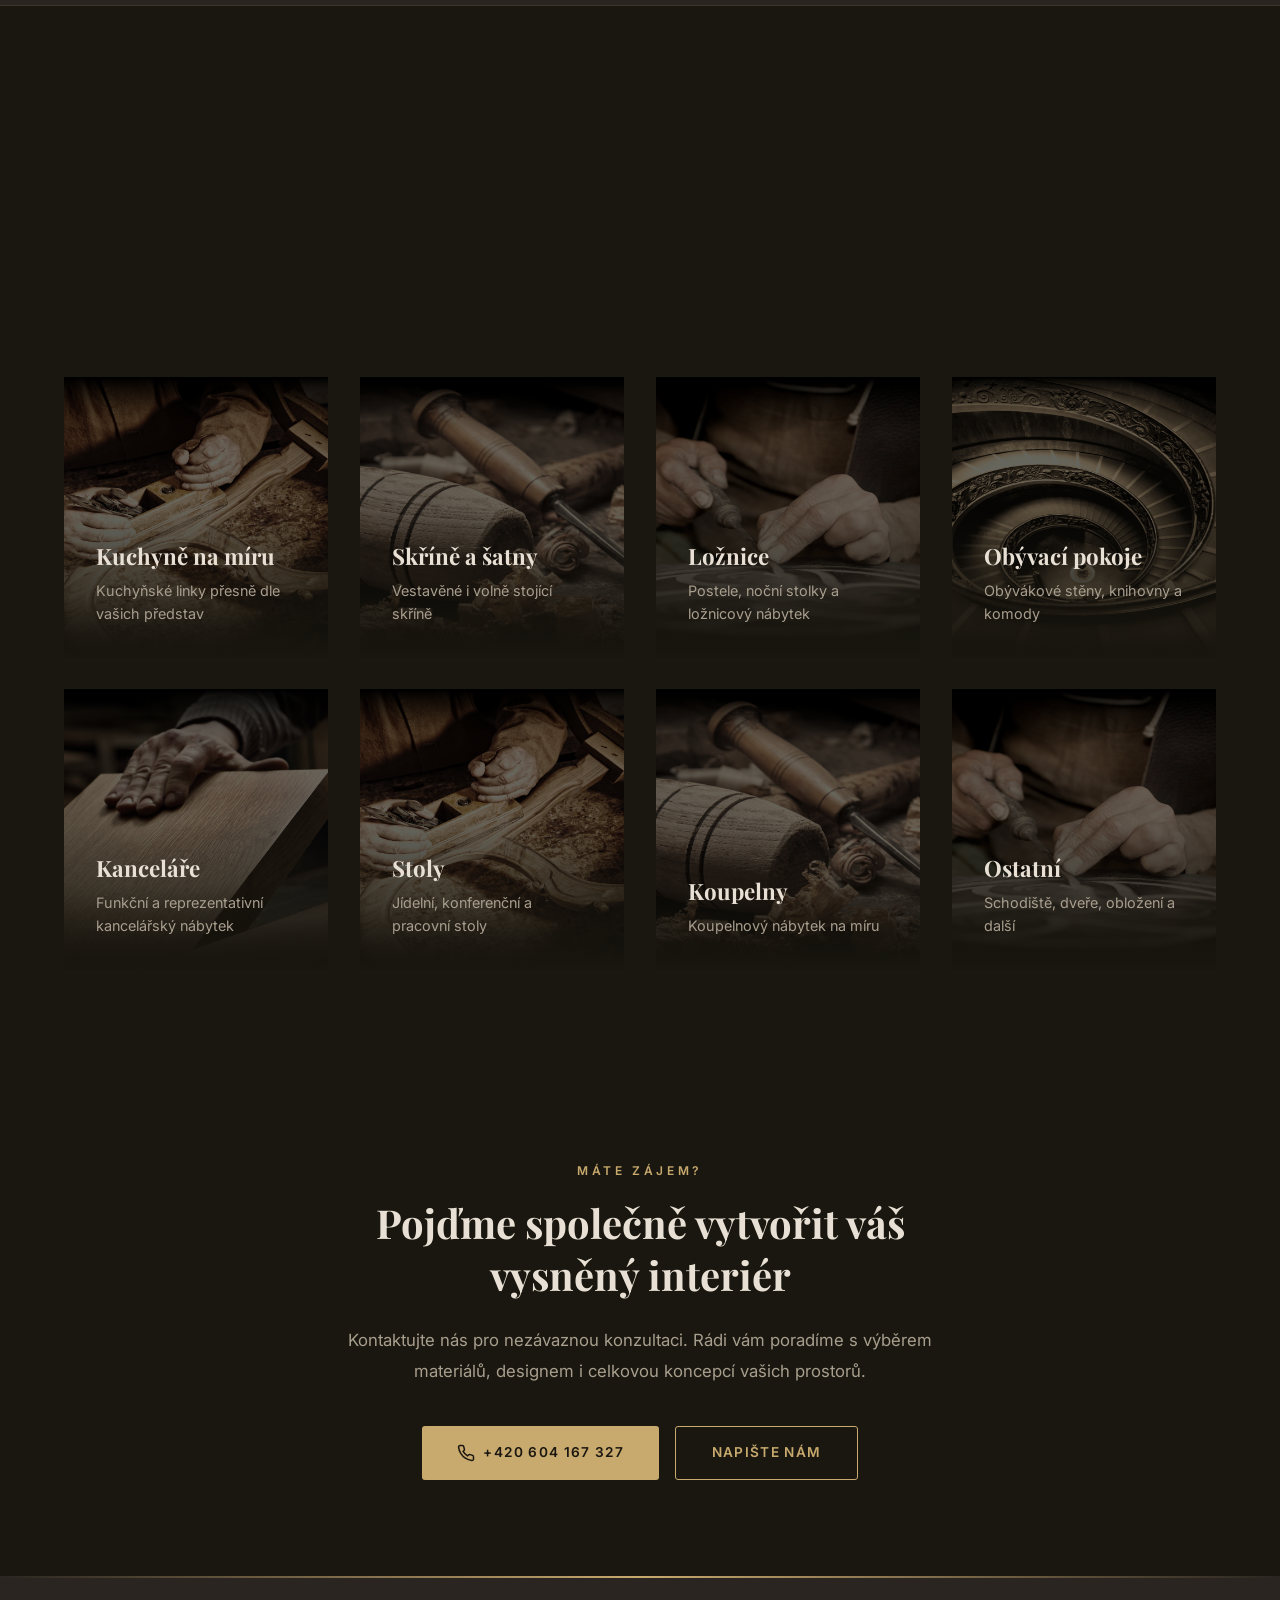
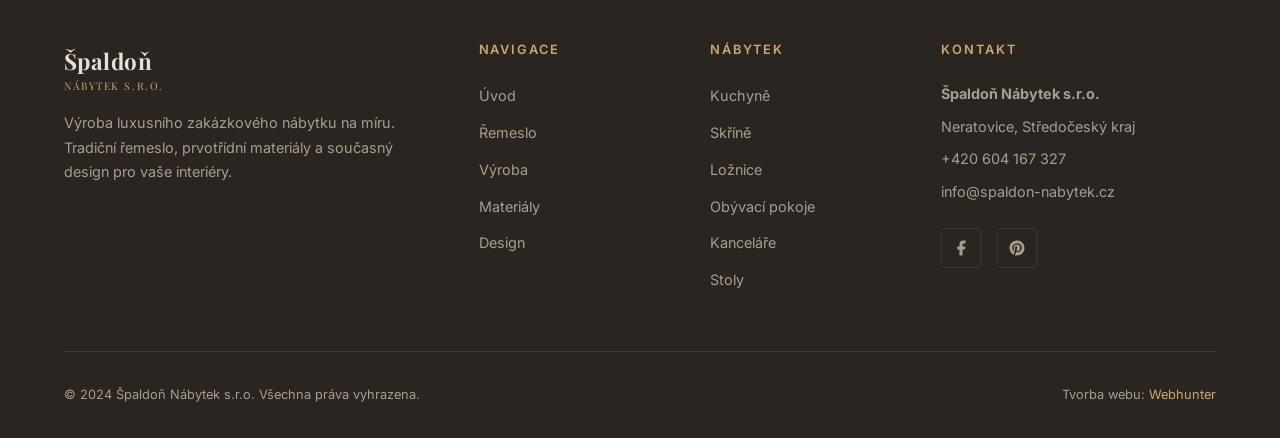
==== commit bb78db03: "Oprava diakritiky, odstranění falešného loga, vylepšení designu - Přidána korektní česká diakritika " ====
--- a/index.html
+++ b/index.html
@@ -3,16 +3,16 @@
 <head>
   <meta charset="UTF-8">
   <meta name="viewport" content="width=device-width, initial-scale=1.0">
-  <title>Spaldon Nabytek s.r.o. | Luxusni nabytek na miru Praha a Neratovice</title>
-  <meta name="description" content="Spaldon Nabytek - vyroba luxusniho nabytku na miru v Praze a Neratovicich. Kuchyne, skrine, loznice, kancelare a dalsi nabytek z prvotrednich materialu. Pres 20 let zkusenosti.">
-  <meta name="keywords" content="nabytek na miru, kuchyne na miru Praha, luxusni nabytek, zakazkovy nabytek, nabytek Neratovice, truhlarna Praha, skrine na miru, kuchyne na zakazku">
-  <meta name="author" content="Spaldon Nabytek s.r.o.">
+  <title>Špaldoň Nábytek s.r.o. | Luxusní nábytek na míru Praha a Neratovice</title>
+  <meta name="description" content="Špaldoň Nábytek - výroba luxusního nábytku na míru v Praze a Neratovicích. Kuchyně, skříně, ložnice, kanceláře a další nábytek z prvotřídních materiálů. Přes 20 let zkušeností.">
+  <meta name="keywords" content="nábytek na míru, kuchyně na míru Praha, luxusní nábytek, zakázkový nábytek, nábytek Neratovice, truhlárna Praha, skříně na míru, kuchyně na zakázku">
+  <meta name="author" content="Špaldoň Nábytek s.r.o.">
   <meta name="robots" content="index, follow">
   <link rel="canonical" href="https://spaldon-nabytek.cz/">
 
   <!-- Open Graph -->
-  <meta property="og:title" content="Spaldon Nabytek | Luxusni nabytek na miru">
-  <meta property="og:description" content="Vyroba luxusniho nabytku na miru v Praze a Neratovicich. Kuchyne, skrine, loznice a dalsi z prvotrednich materialu.">
+  <meta property="og:title" content="Špaldoň Nábytek | Luxusní nábytek na míru">
+  <meta property="og:description" content="Výroba luxusního nábytku na míru v Praze a Neratovicích. Kuchyně, skříně, ložnice a další z prvotřídních materiálů.">
   <meta property="og:type" content="website">
   <meta property="og:url" content="https://spaldon-nabytek.cz/">
   <meta property="og:image" content="https://spaldon-nabytek.cz/assets/images/uvod.jpg">
@@ -30,15 +30,15 @@
   {
     "@context": "https://schema.org",
     "@type": "FurnitureStore",
-    "name": "Spaldon Nabytek s.r.o.",
-    "description": "Vyroba luxusniho zakuzkoveho nabytku na miru - kuchyne, skrine, loznice, kancelare a dalsi.",
+    "name": "Špaldoň Nábytek s.r.o.",
+    "description": "Výroba luxusního zakázkového nábytku na míru - kuchyně, skříně, ložnice, kanceláře a další.",
     "url": "https://spaldon-nabytek.cz",
     "telephone": "+420604167327",
     "email": "info@spaldon-nabytek.cz",
     "address": {
       "@type": "PostalAddress",
       "addressLocality": "Neratovice",
-      "addressRegion": "Stredocesky kraj",
+      "addressRegion": "Středočeský kraj",
       "addressCountry": "CZ"
     },
     "geo": {
@@ -67,22 +67,17 @@
   <header class="header">
     <div class="header-inner">
       <a href="index.html" class="logo">
-        <svg class="logo-icon" viewBox="0 0 48 48" fill="none" xmlns="http://www.w3.org/2000/svg">
-          <rect x="4" y="4" width="40" height="40" rx="2" stroke="#c8a96e" stroke-width="1.5" fill="none"/>
-          <path d="M14 34V14h4c3 0 5.5 1 7 3s2 4.5 2 7.5c0 3-0.7 5.5-2 7.5s-4 3-7 3H14z" stroke="#c8a96e" stroke-width="1.5" fill="none"/>
-          <path d="M28 14h6M28 24h6M28 34h6" stroke="#c8a96e" stroke-width="1.5" stroke-linecap="round"/>
-        </svg>
         <div class="logo-text">
-          Spaldon
-          <span>Nabytek s.r.o.</span>
+          Špaldoň
+          <span>Nábytek s.r.o.</span>
         </div>
       </a>
 
       <nav class="nav">
-        <a href="index.html" class="active">Uvod</a>
-        <a href="remeslo.html">Remeslo</a>
-        <a href="vyroba.html">Vyroba</a>
-        <a href="materialy.html">Materialy</a>
+        <a href="index.html" class="active">Úvod</a>
+        <a href="remeslo.html">Řemeslo</a>
+        <a href="vyroba.html">Výroba</a>
+        <a href="materialy.html">Materiály</a>
         <a href="design.html">Design</a>
         <a href="realizace.html">Realizace</a>
         <a href="kontakt.html">Kontakt</a>
@@ -101,10 +96,10 @@
     <div class="hero-bg" style="background-image: url('assets/images/uvod.jpg')"></div>
     <div class="hero-overlay"></div>
     <div class="hero-content">
-      <p class="hero-subtitle">Spaldon Nabytek s.r.o.</p>
-      <h1>Luxusni nabytek na miru</h1>
+      <p class="hero-subtitle">Špaldoň Nábytek s.r.o.</p>
+      <h1>Luxusní nábytek na míru</h1>
       <p class="hero-description">
-        Tvorime jedinecny zakazkovy nabytek spojenim tradicniho remesla, prvotrednich materialu a soucasneho designu. Kazdy kus je originalni dilo sitenych na miru vasim predstavam.
+        Tvoříme jedinečný zakázkový nábytek spojením tradičního řemesla, prvotřídních materiálů a současného designu. Každý kus je originální dílo šité na míru vašim představám.
       </p>
 
       <!-- Audio Player -->
@@ -113,74 +108,74 @@
           <svg class="icon-play" viewBox="0 0 24 24"><polygon points="5,3 19,12 5,21"/></svg>
           <svg class="icon-pause" viewBox="0 0 24 24"><rect x="5" y="3" width="4" height="18"/><rect x="15" y="3" width="4" height="18"/></svg>
         </div>
-        <span class="audio-player-text">Poslechnete si nas pribeh</span>
+        <span class="audio-player-text">Poslechněte si náš příběh</span>
         <div class="audio-progress"><div class="audio-progress-bar"></div></div>
       </div>
 
       <div style="display: flex; gap: 1rem; justify-content: center; flex-wrap: wrap;">
-        <a href="realizace.html" class="btn btn-primary">Nase realizace</a>
-        <a href="kontakt.html" class="btn btn-outline">Nezavazna poptavka</a>
-      </div>
-    </div>
-  </section>
-
-  <!-- O NAS -->
+        <a href="realizace.html" class="btn btn-primary">Naše realizace</a>
+        <a href="kontakt.html" class="btn btn-outline">Nezávazná poptávka</a>
+      </div>
+    </div>
+  </section>
+
+  <!-- O NÁS -->
   <section class="section">
     <div class="container">
       <div class="about-grid">
         <div class="about-image fade-in-left">
-          <img src="assets/images/remeslo.jpg" alt="Rucni prace truhlarskych mistru - detail rezbareni do dreva" loading="lazy">
+          <img src="assets/images/remeslo.jpg" alt="Ruční práce truhlářských mistrů - detail řezbáření do dřeva" loading="lazy">
         </div>
         <div class="about-content fade-in-right">
-          <span class="section-label">O nas</span>
-          <h2>Tradicni remeslo v modernim podani</h2>
+          <span class="section-label">O nás</span>
+          <h2>Tradiční řemeslo v moderním podání</h2>
           <p>
-            Spolecnost Spaldon Nabytek s.r.o. se specializuje na vyrobu luxusniho nabytku na miru. Nasi truhlarsti mistri s dlouholetymi zkusenostmi vytvareji jedinecne kusy, ktere spojuji tradicni remeslne postupy s modernimi technologiemi.
+            Společnost Špaldoň Nábytek s.r.o. se specializuje na výrobu luxusního nábytku na míru. Naši truhlářští mistři s dlouholetými zkušenostmi vytvářejí jedinečné kusy, které spojují tradiční řemeslné postupy s moderními technologiemi.
           </p>
           <p>
-            Kazdy projekt pristupujeme individualne - od prvniho navrhu az po finalniho montaz u vas doma. Nase prace se vyznacuje durazen na detail, preciznost zpracovani a pouziti tech nejkvalitnejsich materialu.
+            Ke každému projektu přistupujeme individuálně - od prvního návrhu až po finální montáž u vás doma. Naše práce se vyznačuje důrazem na detail, precizností zpracování a použitím těch nejkvalitnějších materiálů.
           </p>
-          <a href="remeslo.html" class="btn btn-outline" style="margin-top: 1rem;">Vice o nasem remesle</a>
-        </div>
-      </div>
-    </div>
-  </section>
-
-  <!-- SLUZBY -->
+          <a href="remeslo.html" class="btn btn-outline" style="margin-top: 1rem;">Více o našem řemesle</a>
+        </div>
+      </div>
+    </div>
+  </section>
+
+  <!-- SLUŽBY -->
   <section class="section" style="background: var(--color-bg-light);">
     <div class="container">
       <div class="section-header fade-in">
-        <span class="section-label">Co nabizime</span>
-        <h2>Od navrhu az po realizaci</h2>
+        <span class="section-label">Co nabízíme</span>
+        <h2>Od návrhu až po realizaci</h2>
         <div class="divider"></div>
-        <p>Pomahame nasim klientum v plnem rozsahu - od prvniho navrhu az po finalni realizacni vykresy a montaz.</p>
+        <p>Pomáháme našim klientům v plném rozsahu - od prvního návrhu až po finální realizační výkresy a montáž.</p>
       </div>
 
       <div class="services-grid">
         <a href="remeslo.html" class="service-card fade-in">
           <div class="service-card-bg" style="background-image: url('assets/images/remeslo.jpg')"></div>
           <div class="service-card-content">
-            <h3>Remeslo</h3>
-            <p>Tradicni truhlarske postupy predavane z generace na generaci.</p>
-            <span class="service-card-link">Zjistit vice <span>&rarr;</span></span>
+            <h3>Řemeslo</h3>
+            <p>Tradiční truhlářské postupy předávané z generace na generaci.</p>
+            <span class="service-card-link">Zjistit více <span>&rarr;</span></span>
           </div>
         </a>
 
         <a href="vyroba.html" class="service-card fade-in">
           <div class="service-card-bg" style="background-image: url('assets/images/vyroba.jpg')"></div>
           <div class="service-card-content">
-            <h3>Vyroba</h3>
-            <p>Zakazkova vyroba luxusniho nabytku s durazem na kvalitu kazdeho detailu.</p>
-            <span class="service-card-link">Zjistit vice <span>&rarr;</span></span>
+            <h3>Výroba</h3>
+            <p>Zakázková výroba luxusního nábytku s důrazem na kvalitu každého detailu.</p>
+            <span class="service-card-link">Zjistit více <span>&rarr;</span></span>
           </div>
         </a>
 
         <a href="materialy.html" class="service-card fade-in">
           <div class="service-card-bg" style="background-image: url('assets/images/materialy.jpg')"></div>
           <div class="service-card-content">
-            <h3>Materialy</h3>
-            <p>Prvotridni masiv, dyhy, laminaty a kamenne dyhy pro vase interieery.</p>
-            <span class="service-card-link">Zjistit vice <span>&rarr;</span></span>
+            <h3>Materiály</h3>
+            <p>Prvotřídní masiv, dýhy, lamináty a kamenné dýhy pro vaše interiéry.</p>
+            <span class="service-card-link">Zjistit více <span>&rarr;</span></span>
           </div>
         </a>
 
@@ -188,8 +183,8 @@
           <div class="service-card-bg" style="background-image: url('assets/images/design.jpg')"></div>
           <div class="service-card-content">
             <h3>Design</h3>
-            <p>Navrhy interieru na miru od nasich zkusenych architektu.</p>
-            <span class="service-card-link">Zjistit vice <span>&rarr;</span></span>
+            <p>Návrhy interiérů na míru od našich zkušených architektů.</p>
+            <span class="service-card-link">Zjistit více <span>&rarr;</span></span>
           </div>
         </a>
       </div>
@@ -202,89 +197,89 @@
       <div class="stats-grid">
         <div class="stat-item fade-in">
           <h3>20+</h3>
-          <p>Let zkusenosti</p>
+          <p>Let zkušeností</p>
         </div>
         <div class="stat-item fade-in">
           <h3>500+</h3>
-          <p>Realizaci</p>
+          <p>Realizací</p>
         </div>
         <div class="stat-item fade-in">
           <h3>100%</h3>
-          <p>Na miru</p>
+          <p>Na míru</p>
         </div>
         <div class="stat-item fade-in">
           <h3>8</h3>
-          <p>Kategorii nabytku</p>
-        </div>
-      </div>
-    </div>
-  </section>
-
-  <!-- CO VYRABI -->
+          <p>Kategorií nábytku</p>
+        </div>
+      </div>
+    </div>
+  </section>
+
+  <!-- CO VYRÁBÍ -->
   <section class="section">
     <div class="container">
       <div class="section-header fade-in">
-        <span class="section-label">Nase specializace</span>
-        <h2>Nabytek na miru pro kazdy prostor</h2>
+        <span class="section-label">Naše specializace</span>
+        <h2>Nábytek na míru pro každý prostor</h2>
         <div class="divider"></div>
-        <p>Vas luxusni interier zhotovime z tech nejlepsich prirodnich materialu - masivu, dyhy a kamenne dyhy.</p>
+        <p>Váš luxusní interiér zhotovíme z těch nejlepších přírodních materiálů - masivu, dýhy a kamenné dýhy.</p>
       </div>
 
       <div class="services-grid" style="grid-template-columns: repeat(auto-fill, minmax(250px, 1fr));">
         <div class="service-card fade-in" style="height: 280px;">
           <div class="service-card-bg" style="background-image: url('assets/images/fotogalerie.jpg')"></div>
           <div class="service-card-content">
-            <h3>Kuchyne na miru</h3>
-            <p>Kuchynske linky presne dle vasich predstav</p>
+            <h3>Kuchyně na míru</h3>
+            <p>Kuchyňské linky přesně dle vašich představ</p>
           </div>
         </div>
         <div class="service-card fade-in" style="height: 280px;">
           <div class="service-card-bg" style="background-image: url('assets/images/vyroba.jpg')"></div>
           <div class="service-card-content">
-            <h3>Skrine a satny</h3>
-            <p>Vestavene i volne stojici skrine</p>
+            <h3>Skříně a šatny</h3>
+            <p>Vestavěné i volně stojící skříně</p>
           </div>
         </div>
         <div class="service-card fade-in" style="height: 280px;">
           <div class="service-card-bg" style="background-image: url('assets/images/remeslo.jpg')"></div>
           <div class="service-card-content">
-            <h3>Loznice</h3>
-            <p>Postele, nocni stolky a loznicovy nabytek</p>
+            <h3>Ložnice</h3>
+            <p>Postele, noční stolky a ložnicový nábytek</p>
           </div>
         </div>
         <div class="service-card fade-in" style="height: 280px;">
           <div class="service-card-bg" style="background-image: url('assets/images/design.jpg')"></div>
           <div class="service-card-content">
-            <h3>Obyvaci pokoje</h3>
-            <p>Obyvakove steny, knihovny a komody</p>
+            <h3>Obývací pokoje</h3>
+            <p>Obývákové stěny, knihovny a komody</p>
           </div>
         </div>
         <div class="service-card fade-in" style="height: 280px;">
           <div class="service-card-bg" style="background-image: url('assets/images/materialy.jpg')"></div>
           <div class="service-card-content">
-            <h3>Kancelare</h3>
-            <p>Funkcni a reprezentativni kancelarsky nabytek</p>
+            <h3>Kanceláře</h3>
+            <p>Funkční a reprezentativní kancelářský nábytek</p>
           </div>
         </div>
         <div class="service-card fade-in" style="height: 280px;">
           <div class="service-card-bg" style="background-image: url('assets/images/fotogalerie.jpg')"></div>
           <div class="service-card-content">
             <h3>Stoly</h3>
-            <p>Jidelni, konferencni a pracovni stoly</p>
+            <p>Jídelní, konferenční a pracovní stoly</p>
           </div>
         </div>
         <div class="service-card fade-in" style="height: 280px;">
           <div class="service-card-bg" style="background-image: url('assets/images/vyroba.jpg')"></div>
           <div class="service-card-content">
             <h3>Koupelny</h3>
-            <p>Koupelnovy nabytek na miru</p>
+            <p>Koupelnový nábytek na míru</p>
           </div>
         </div>
         <div class="service-card fade-in" style="height: 280px;">
           <div class="service-card-bg" style="background-image: url('assets/images/remeslo.jpg')"></div>
           <div class="service-card-content">
-            <h3>Ostatni</h3>
-            <p>Schodiste, dvere, oblozeni a dalsi</p>
+            <h3>Ostatní</h3>
+            <p>Schodiště, dveře, obložení a další</p>
           </div>
         </div>
       </div>
@@ -296,15 +291,15 @@
     <div class="cta-bg" style="background-image: url('assets/images/fotogalerie.jpg')"></div>
     <div class="cta-overlay"></div>
     <div class="cta-content">
-      <span class="section-label">Mate zajem?</span>
-      <h2>Pojdme spolecne vytvorit vas vysnovany interier</h2>
-      <p>Kontaktujte nas pro nezavaznou konzultaci. Radi vam poradime s vyberem materialu, designem i celkovou koncepcni vasich prostoru.</p>
+      <span class="section-label">Máte zájem?</span>
+      <h2>Pojďme společně vytvořit váš vysněný interiér</h2>
+      <p>Kontaktujte nás pro nezávaznou konzultaci. Rádi vám poradíme s výběrem materiálů, designem i celkovou koncepcí vašich prostorů.</p>
       <div class="cta-buttons">
         <a href="tel:+420604167327" class="btn btn-primary">
           <svg width="18" height="18" viewBox="0 0 24 24" fill="none" stroke="currentColor" stroke-width="2"><path d="M22 16.92v3a2 2 0 01-2.18 2 19.79 19.79 0 01-8.63-3.07 19.5 19.5 0 01-6-6 19.79 19.79 0 01-3.07-8.67A2 2 0 014.11 2h3a2 2 0 012 1.72c.127.96.361 1.903.7 2.81a2 2 0 01-.45 2.11L8.09 9.91a16 16 0 006 6l1.27-1.27a2 2 0 012.11-.45c.907.339 1.85.573 2.81.7A2 2 0 0122 16.92z"/></svg>
           +420 604 167 327
         </a>
-        <a href="kontakt.html" class="btn btn-outline">Napiste nam</a>
+        <a href="kontakt.html" class="btn btn-outline">Napište nám</a>
       </div>
     </div>
   </section>
@@ -316,40 +311,40 @@
         <div class="footer-about">
           <a href="index.html" class="logo">
             <div class="logo-text">
-              Spaldon
-              <span>Nabytek s.r.o.</span>
+              Špaldoň
+              <span>Nábytek s.r.o.</span>
             </div>
           </a>
-          <p>Vyroba luxusniho zakuzkoveho nabytku na miru. Tradicni remeslo, prvotridni materialy a soucasny design pro vase interieery.</p>
+          <p>Výroba luxusního zakázkového nábytku na míru. Tradiční řemeslo, prvotřídní materiály a současný design pro vaše interiéry.</p>
         </div>
 
         <div>
           <h4>Navigace</h4>
           <ul class="footer-links">
-            <li><a href="index.html">Uvod</a></li>
-            <li><a href="remeslo.html">Remeslo</a></li>
-            <li><a href="vyroba.html">Vyroba</a></li>
-            <li><a href="materialy.html">Materialy</a></li>
+            <li><a href="index.html">Úvod</a></li>
+            <li><a href="remeslo.html">Řemeslo</a></li>
+            <li><a href="vyroba.html">Výroba</a></li>
+            <li><a href="materialy.html">Materiály</a></li>
             <li><a href="design.html">Design</a></li>
           </ul>
         </div>
 
         <div>
-          <h4>Nabytek</h4>
+          <h4>Nábytek</h4>
           <ul class="footer-links">
-            <li><a href="realizace.html">Kuchyne</a></li>
-            <li><a href="realizace.html">Skrine</a></li>
-            <li><a href="realizace.html">Loznice</a></li>
-            <li><a href="realizace.html">Obyvaci pokoje</a></li>
-            <li><a href="realizace.html">Kancelare</a></li>
+            <li><a href="realizace.html">Kuchyně</a></li>
+            <li><a href="realizace.html">Skříně</a></li>
+            <li><a href="realizace.html">Ložnice</a></li>
+            <li><a href="realizace.html">Obývací pokoje</a></li>
+            <li><a href="realizace.html">Kanceláře</a></li>
             <li><a href="realizace.html">Stoly</a></li>
           </ul>
         </div>
 
         <div class="footer-contact">
           <h4>Kontakt</h4>
-          <p><strong>Spaldon Nabytek s.r.o.</strong></p>
-          <p>Neratovice, Stredocesky kraj</p>
+          <p><strong>Špaldoň Nábytek s.r.o.</strong></p>
+          <p>Neratovice, Středočeský kraj</p>
           <p><a href="tel:+420604167327">+420 604 167 327</a></p>
           <p><a href="mailto:info@spaldon-nabytek.cz">info@spaldon-nabytek.cz</a></p>
           <div class="footer-social">
@@ -364,7 +359,7 @@
       </div>
 
       <div class="footer-bottom">
-        <p>&copy; 2024 Spaldon Nabytek s.r.o. Vsechna prava vyhrazena.</p>
+        <p>&copy; 2024 Špaldoň Nábytek s.r.o. Všechna práva vyhrazena.</p>
         <p>Tvorba webu: <a href="#">Webhunter</a></p>
       </div>
     </div>
--- a/css/style.css
+++ b/css/style.css
@@ -34,6 +34,20 @@
   line-height: 1.7;
   overflow-x: hidden;
   -webkit-font-smoothing: antialiased;
+  position: relative;
+}
+
+/* Subtle grain/texture overlay */
+body::after {
+  content: '';
+  position: fixed;
+  inset: 0;
+  pointer-events: none;
+  z-index: 9998;
+  opacity: 0.035;
+  background-image: url("data:image/svg+xml,%3Csvg viewBox='0 0 256 256' xmlns='http://www.w3.org/2000/svg'%3E%3Cfilter id='noise'%3E%3CfeTurbulence type='fractalNoise' baseFrequency='0.85' numOctaves='4' stitchTiles='stitch'/%3E%3C/filter%3E%3Crect width='100%25' height='100%25' filter='url(%23noise)'/%3E%3C/svg%3E");
+  background-repeat: repeat;
+  background-size: 256px 256px;
 }
 
 img {
@@ -104,11 +118,6 @@
   color: var(--color-text);
 }
 
-.logo-icon {
-  width: 48px;
-  height: 48px;
-}
-
 .logo-text {
   font-family: var(--font-heading);
   font-size: 1.4rem;
@@ -209,10 +218,11 @@
 
 .hero-bg {
   position: absolute;
-  inset: 0;
+  inset: -10%;
   background-size: cover;
   background-position: center;
   background-repeat: no-repeat;
+  background-attachment: fixed;
   filter: sepia(0.3) brightness(0.5);
   transform: scale(1.05);
   transition: transform 8s ease;
@@ -353,7 +363,7 @@
   letter-spacing: 0.1em;
   text-transform: uppercase;
   border: none;
-  border-radius: 0;
+  border-radius: 3px;
   cursor: pointer;
   transition: all var(--transition);
   text-decoration: none;
@@ -414,11 +424,125 @@
   line-height: 1.8;
 }
 
+/* Decorative diamond separator */
 .divider {
-  width: 60px;
-  height: 2px;
+  display: flex;
+  align-items: center;
+  justify-content: center;
+  gap: 0.75rem;
+  margin: 1.5rem auto;
+  width: 120px;
+}
+
+.divider::before,
+.divider::after {
+  content: '';
+  flex: 1;
+  height: 1px;
   background: var(--color-accent);
+}
+
+.divider::before {
+  background: linear-gradient(to right, transparent, var(--color-accent));
+}
+
+.divider::after {
+  background: linear-gradient(to left, transparent, var(--color-accent));
+}
+
+/* Diamond dot in center of divider - via a pseudo on the parent won't work with ::before/::after taken.
+   We use a background approach instead. */
+
+/* We'll use a box-shadow trick for the diamond */
+.divider {
+  position: relative;
+}
+
+/* Override: use a small rotated square as diamond */
+.section-header .divider::before,
+.section-header .divider::after {
+  /* keep the lines */
+}
+
+/* Actually, let's add the diamond via an additional wrapper approach.
+   Since .divider is a div, we style it as a flex container with lines and use
+   a shadow/outline trick for the center diamond. */
+
+/* Simpler approach: the divider IS the diamond with lines */
+.divider {
+  width: 140px;
+  height: 12px;
+  position: relative;
+}
+
+.divider::before {
+  content: '';
+  position: absolute;
+  top: 50%;
+  left: 0;
+  right: calc(50% + 10px);
+  height: 1px;
+  background: linear-gradient(to right, transparent, var(--color-accent));
+  transform: translateY(-50%);
+  flex: none;
+}
+
+.divider::after {
+  content: '';
+  position: absolute;
+  top: 50%;
+  right: 0;
+  left: calc(50% + 10px);
+  height: 1px;
+  background: linear-gradient(to left, transparent, var(--color-accent));
+  transform: translateY(-50%);
+  flex: none;
+}
+
+/* The diamond shape itself */
+.divider {
+  display: block;
+}
+
+/* We need a way to draw the diamond. Use box-shadow on the element itself. */
+.divider {
+  background: none;
+  border: none;
+  position: relative;
+}
+
+/* Center diamond via inset box-shadow on a pseudo -- let's just use a clean approach */
+/* Actually simplify everything: */
+
+.divider {
+  width: 140px;
+  height: 14px;
   margin: 1.5rem auto;
+  position: relative;
+  display: flex;
+  align-items: center;
+  justify-content: center;
+  gap: 0;
+}
+
+.divider::before {
+  content: '';
+  position: absolute;
+  left: 0;
+  top: 50%;
+  width: calc(50% - 12px);
+  height: 1px;
+  background: linear-gradient(to right, transparent, var(--color-accent));
+}
+
+.divider::after {
+  content: '';
+  position: absolute;
+  right: 0;
+  top: 50%;
+  width: calc(50% - 12px);
+  height: 1px;
+  background: linear-gradient(to left, transparent, var(--color-accent));
 }
 
 /* ===== ABOUT / INTRO SECTION ===== */
@@ -482,6 +606,23 @@
   align-items: flex-end;
   text-decoration: none;
   color: var(--color-text);
+  transition: border-color var(--transition);
+}
+
+.service-card::after {
+  content: '';
+  position: absolute;
+  bottom: 0;
+  left: 0;
+  right: 0;
+  height: 3px;
+  background: var(--color-accent);
+  transform: scaleX(0);
+  transition: transform 0.4s ease;
+}
+
+.service-card:hover::after {
+  transform: scaleX(1);
 }
 
 .service-card-bg {
@@ -553,6 +694,7 @@
   background: transparent;
   color: var(--color-text-muted);
   border: 1px solid var(--color-border);
+  border-radius: 3px;
   cursor: pointer;
   transition: all var(--transition);
 }
@@ -575,6 +717,7 @@
   overflow: hidden;
   aspect-ratio: 4/3;
   cursor: pointer;
+  border-radius: 3px;
 }
 
 .gallery-item img {
@@ -587,7 +730,7 @@
 
 .gallery-item:hover img {
   filter: sepia(0) brightness(1);
-  transform: scale(1.05);
+  transform: scale(1.08) rotate(0.5deg);
 }
 
 .gallery-item-overlay {
@@ -626,10 +769,31 @@
   text-align: center;
 }
 
+.stat-item {
+  padding: 1.5rem 1rem;
+  position: relative;
+}
+
+.stat-item::after {
+  content: '';
+  position: absolute;
+  right: 0;
+  top: 20%;
+  height: 60%;
+  width: 1px;
+  background: var(--color-border);
+}
+
+.stat-item:last-child::after {
+  display: none;
+}
+
 .stat-item h3 {
-  font-size: 2.5rem;
+  font-size: 2.8rem;
   color: var(--color-accent);
   margin-bottom: 0.5rem;
+  font-weight: 700;
+  letter-spacing: -0.02em;
 }
 
 .stat-item p {
@@ -649,9 +813,10 @@
 
 .cta-bg {
   position: absolute;
-  inset: 0;
+  inset: -10%;
   background-size: cover;
   background-position: center;
+  background-attachment: fixed;
   filter: sepia(0.4) brightness(0.3);
 }
 
@@ -700,6 +865,8 @@
 
 .page-hero .hero-bg {
   filter: sepia(0.3) brightness(0.35);
+  inset: -10%;
+  background-attachment: fixed;
 }
 
 .page-hero .hero-overlay {
@@ -830,6 +997,7 @@
   width: 48px;
   height: 48px;
   border: 1px solid var(--color-border);
+  border-radius: 3px;
   display: flex;
   align-items: center;
   justify-content: center;
@@ -885,10 +1053,11 @@
   padding: 0.9rem 1rem;
   background: var(--color-bg-light);
   border: 1px solid var(--color-border);
+  border-radius: 3px;
   color: var(--color-text);
   font-family: var(--font-body);
   font-size: 0.95rem;
-  transition: border-color var(--transition);
+  transition: border-color var(--transition), box-shadow var(--transition);
   outline: none;
 }
 
@@ -896,6 +1065,7 @@
 .form-group textarea:focus,
 .form-group select:focus {
   border-color: var(--color-accent);
+  box-shadow: 0 0 0 3px rgba(200, 169, 110, 0.15), 0 0 15px rgba(200, 169, 110, 0.08);
 }
 
 .form-group textarea {
@@ -912,8 +1082,22 @@
 /* ===== FOOTER ===== */
 .footer {
   background: var(--color-bg-light);
-  border-top: 1px solid var(--color-border);
-  padding: 4rem 0 2rem;
+  border-top: none;
+  padding: 0;
+  position: relative;
+}
+
+/* Thin gold line accent above footer */
+.footer::before {
+  content: '';
+  display: block;
+  height: 2px;
+  background: linear-gradient(to right, transparent, var(--color-accent), transparent);
+}
+
+.footer > .container {
+  padding-top: 4rem;
+  padding-bottom: 2rem;
 }
 
 .footer-grid {
@@ -978,6 +1162,7 @@
   width: 40px;
   height: 40px;
   border: 1px solid var(--color-border);
+  border-radius: 3px;
   display: flex;
   align-items: center;
   justify-content: center;
@@ -1042,6 +1227,7 @@
   height: 48px;
   background: none;
   border: 1px solid rgba(255,255,255,0.3);
+  border-radius: 3px;
   color: white;
   font-size: 1.5rem;
   cursor: pointer;
@@ -1063,6 +1249,7 @@
   margin-top: 4rem;
   filter: sepia(0.3) brightness(0.8) contrast(1.1);
   border: 1px solid var(--color-border);
+  border-radius: 3px;
 }
 
 .map-container iframe {
@@ -1119,6 +1306,18 @@
   .stats-grid {
     grid-template-columns: repeat(2, 1fr);
   }
+
+  .stat-item:nth-child(2)::after {
+    display: none;
+  }
+
+  /* Disable parallax on mobile for performance */
+  .hero-bg,
+  .cta-bg,
+  .page-hero .hero-bg {
+    background-attachment: scroll;
+    inset: 0;
+  }
 }
 
 @media (max-width: 768px) {
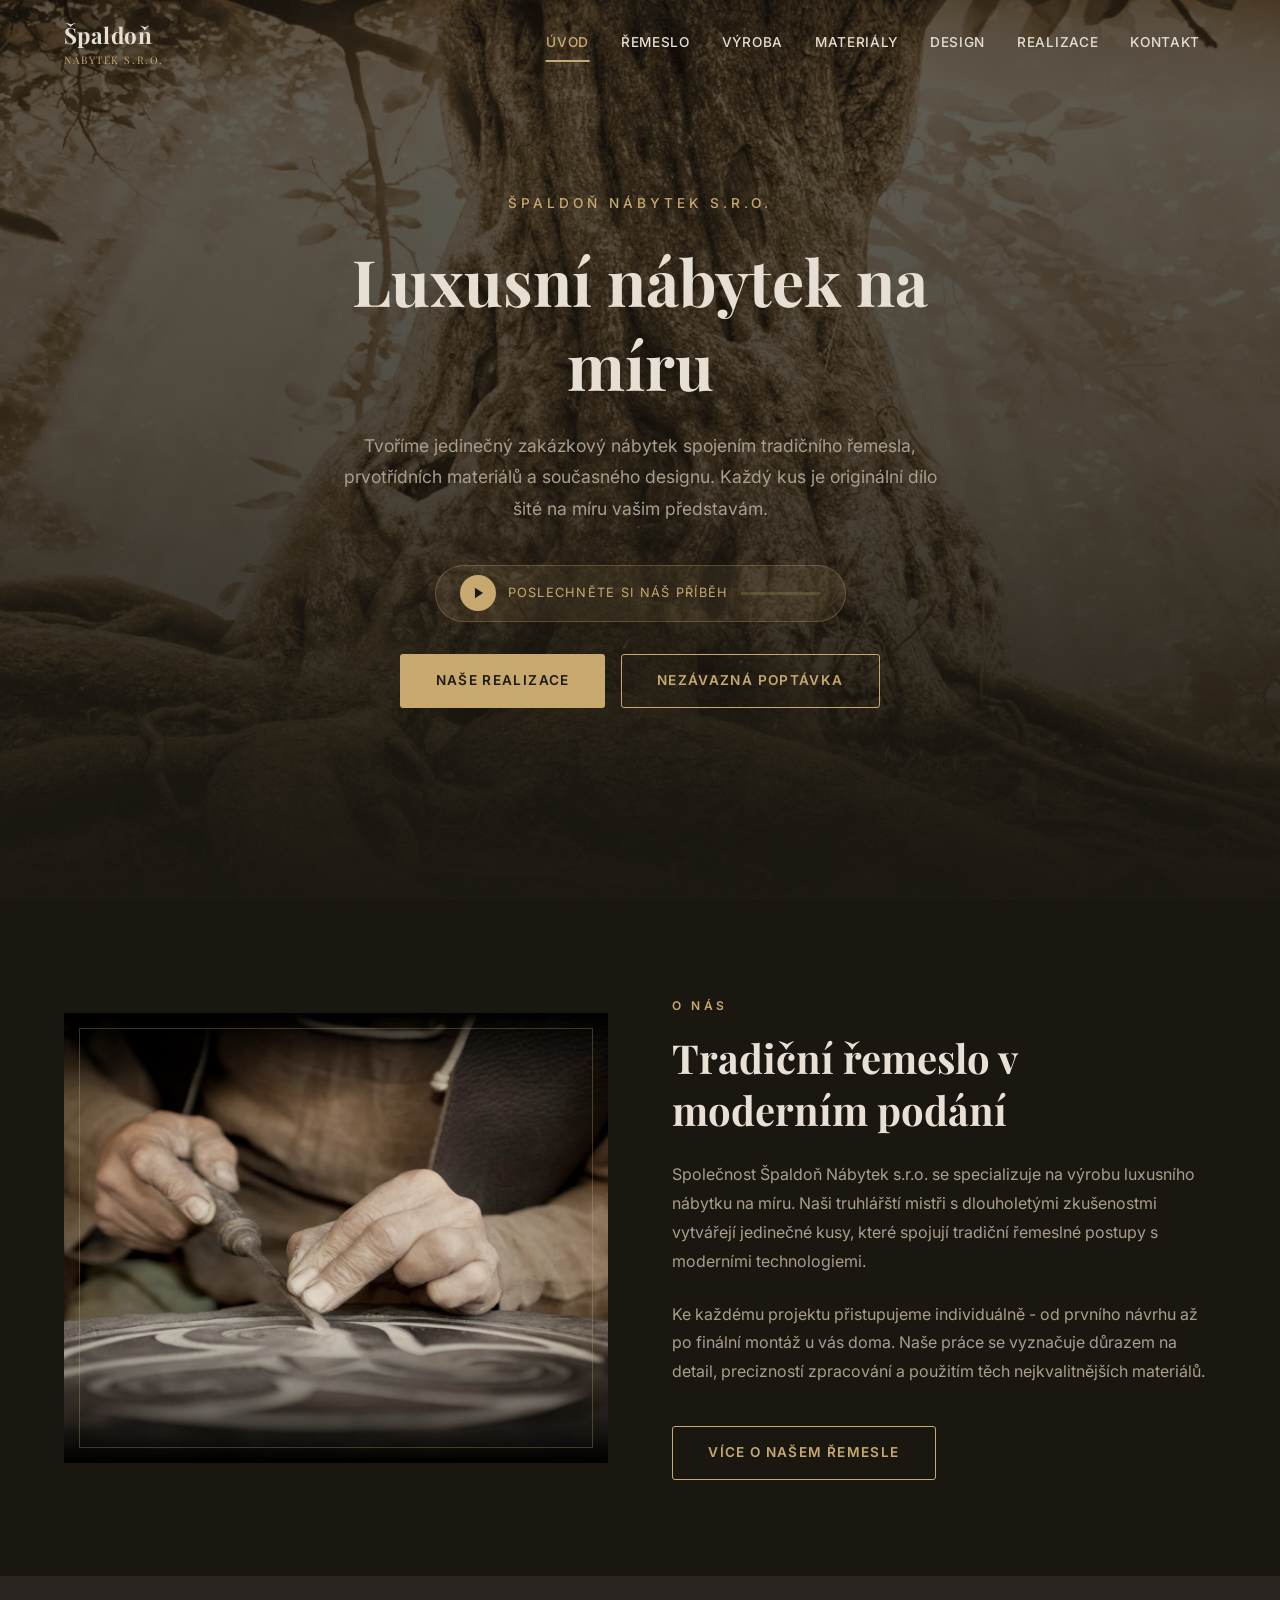
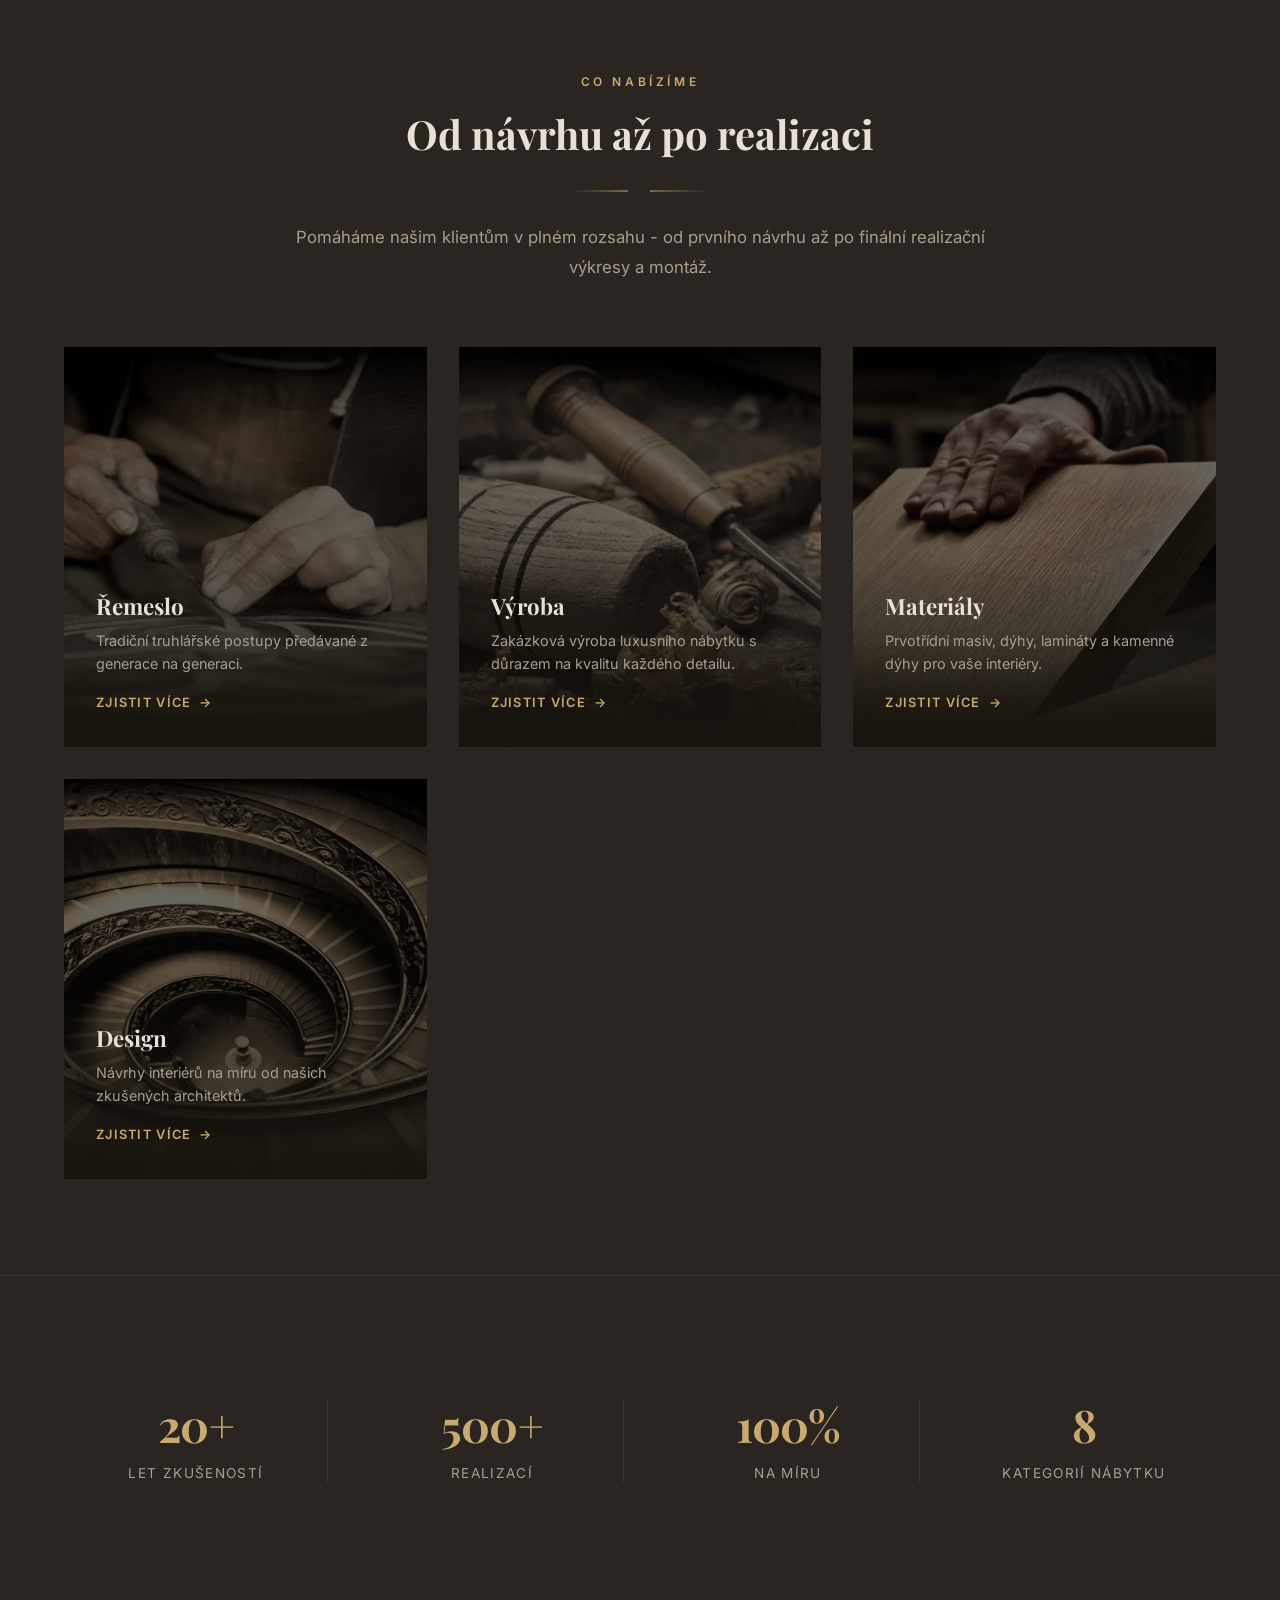
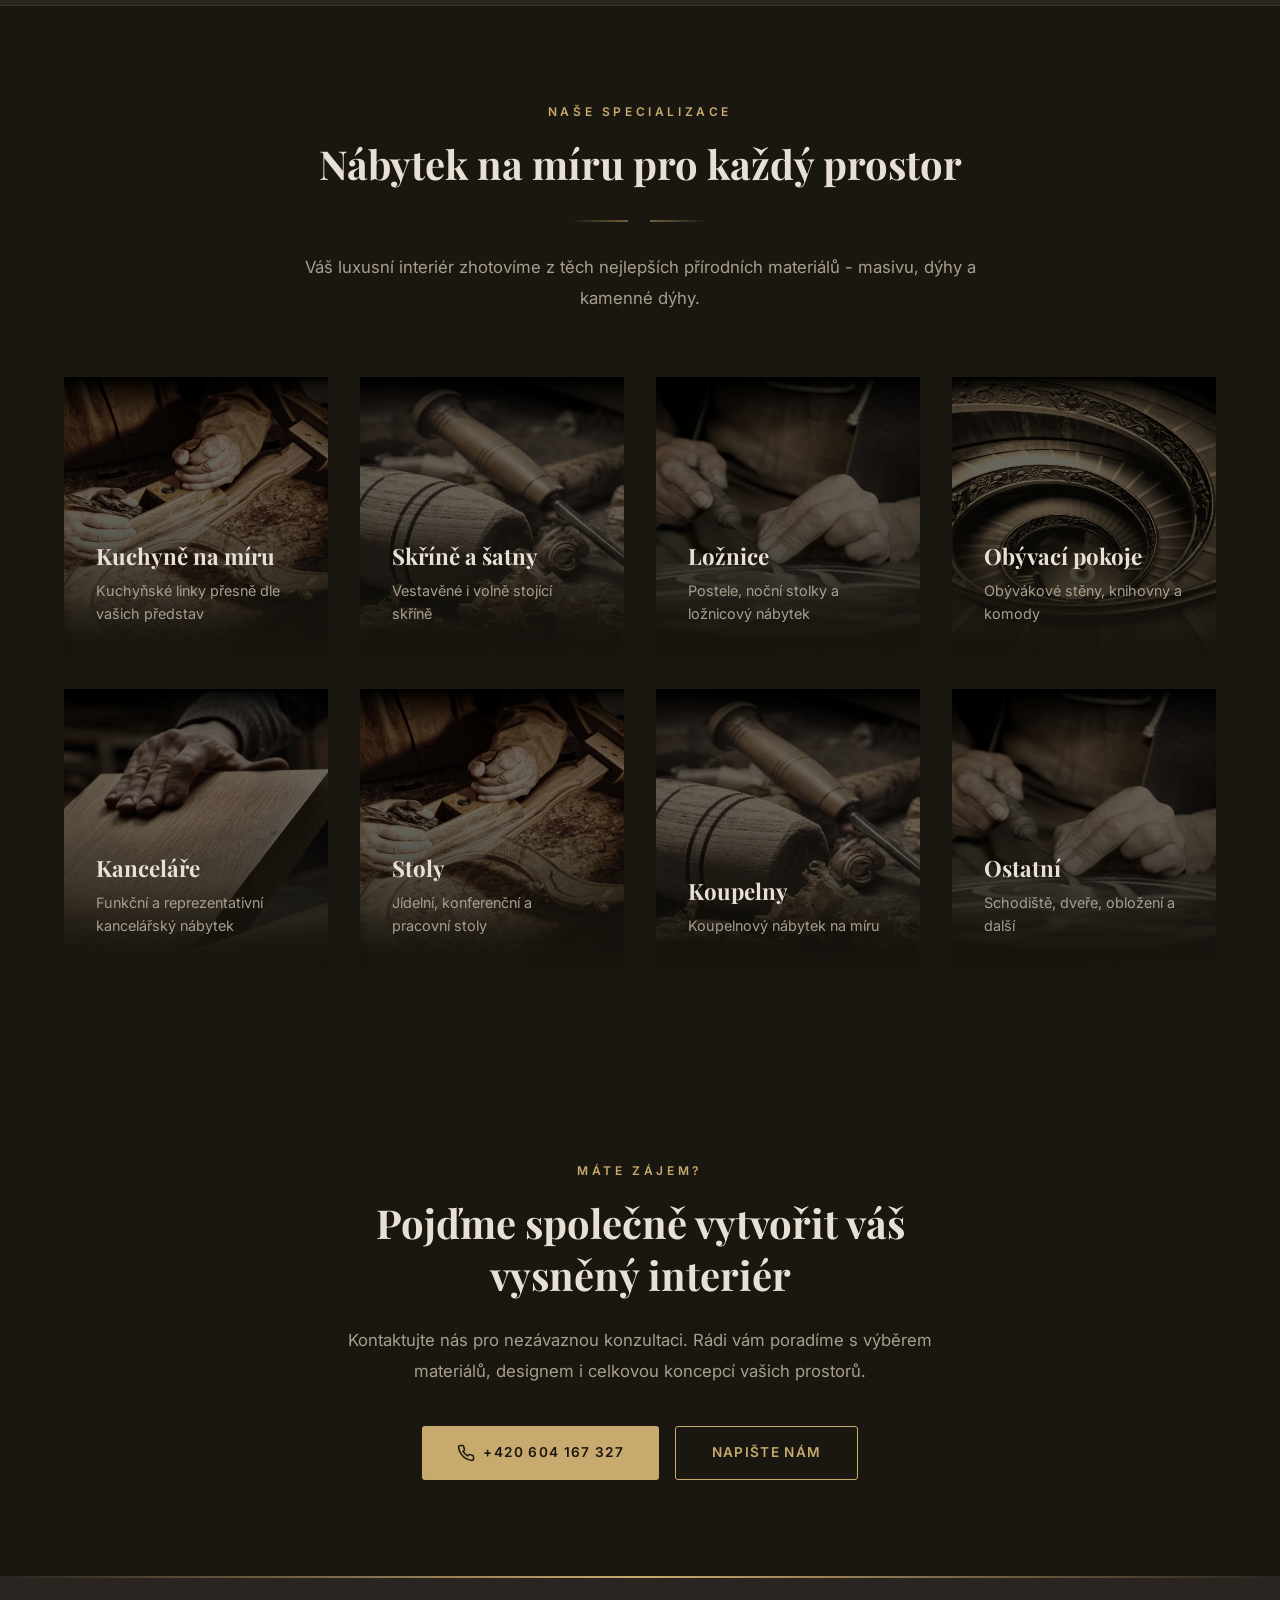
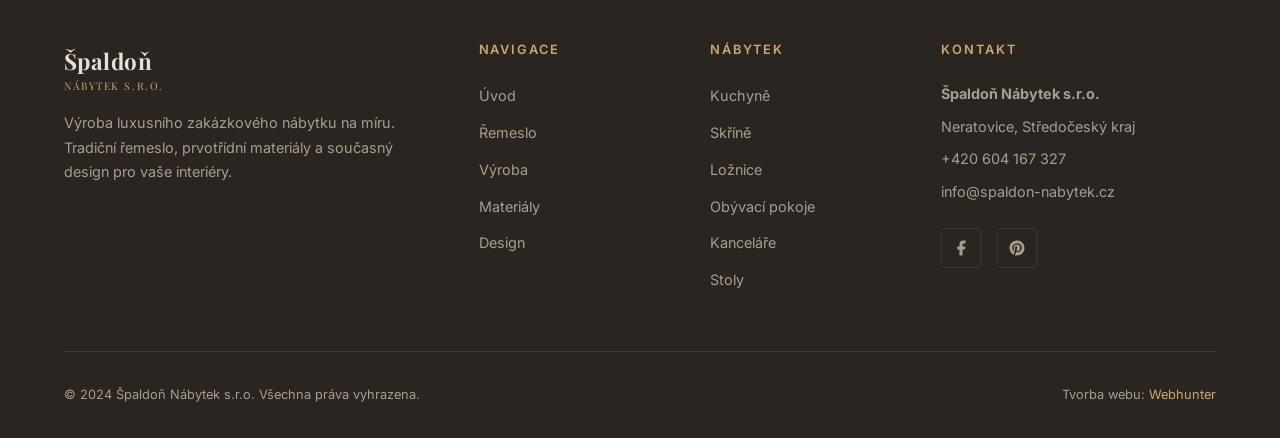
==== commit aa68f534: "Optimalizace obrázků pro rychlejší načítání - Komprese JPEG: strip EXIF, quality 80 (celkem 5.7MB → " ====
--- a/index.html
+++ b/index.html
@@ -24,6 +24,10 @@
   <link href="https://fonts.googleapis.com/css2?family=Inter:wght@400;500;600;700&family=Playfair+Display:wght@400;700&display=swap" rel="stylesheet">
 
   <link rel="stylesheet" href="css/style.css">
+
+  <!-- Preload hero image -->
+  <link rel="preload" as="image" href="assets/images/uvod.webp" type="image/webp">
+  <link rel="preload" as="image" href="assets/images/uvod.jpg" type="image/jpeg">
 
   <!-- Schema.org - Local Business -->
   <script type="application/ld+json">
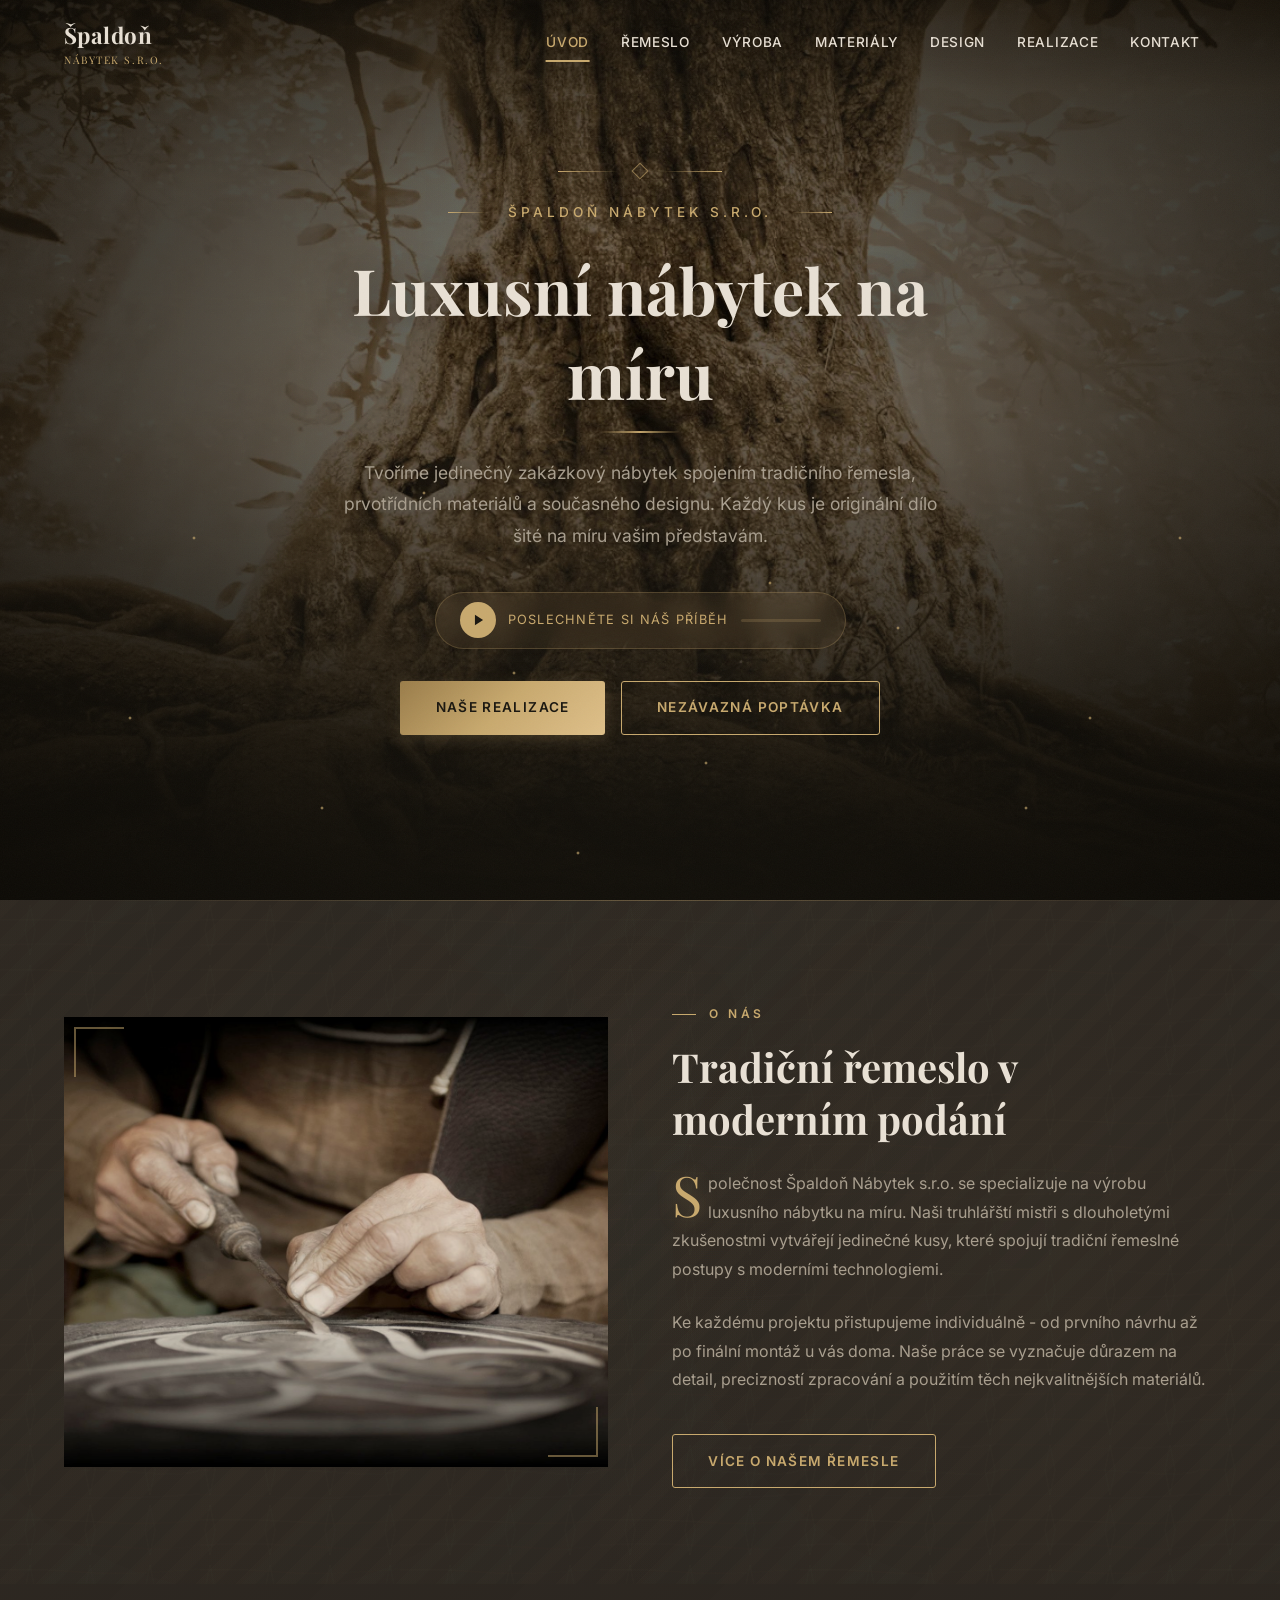
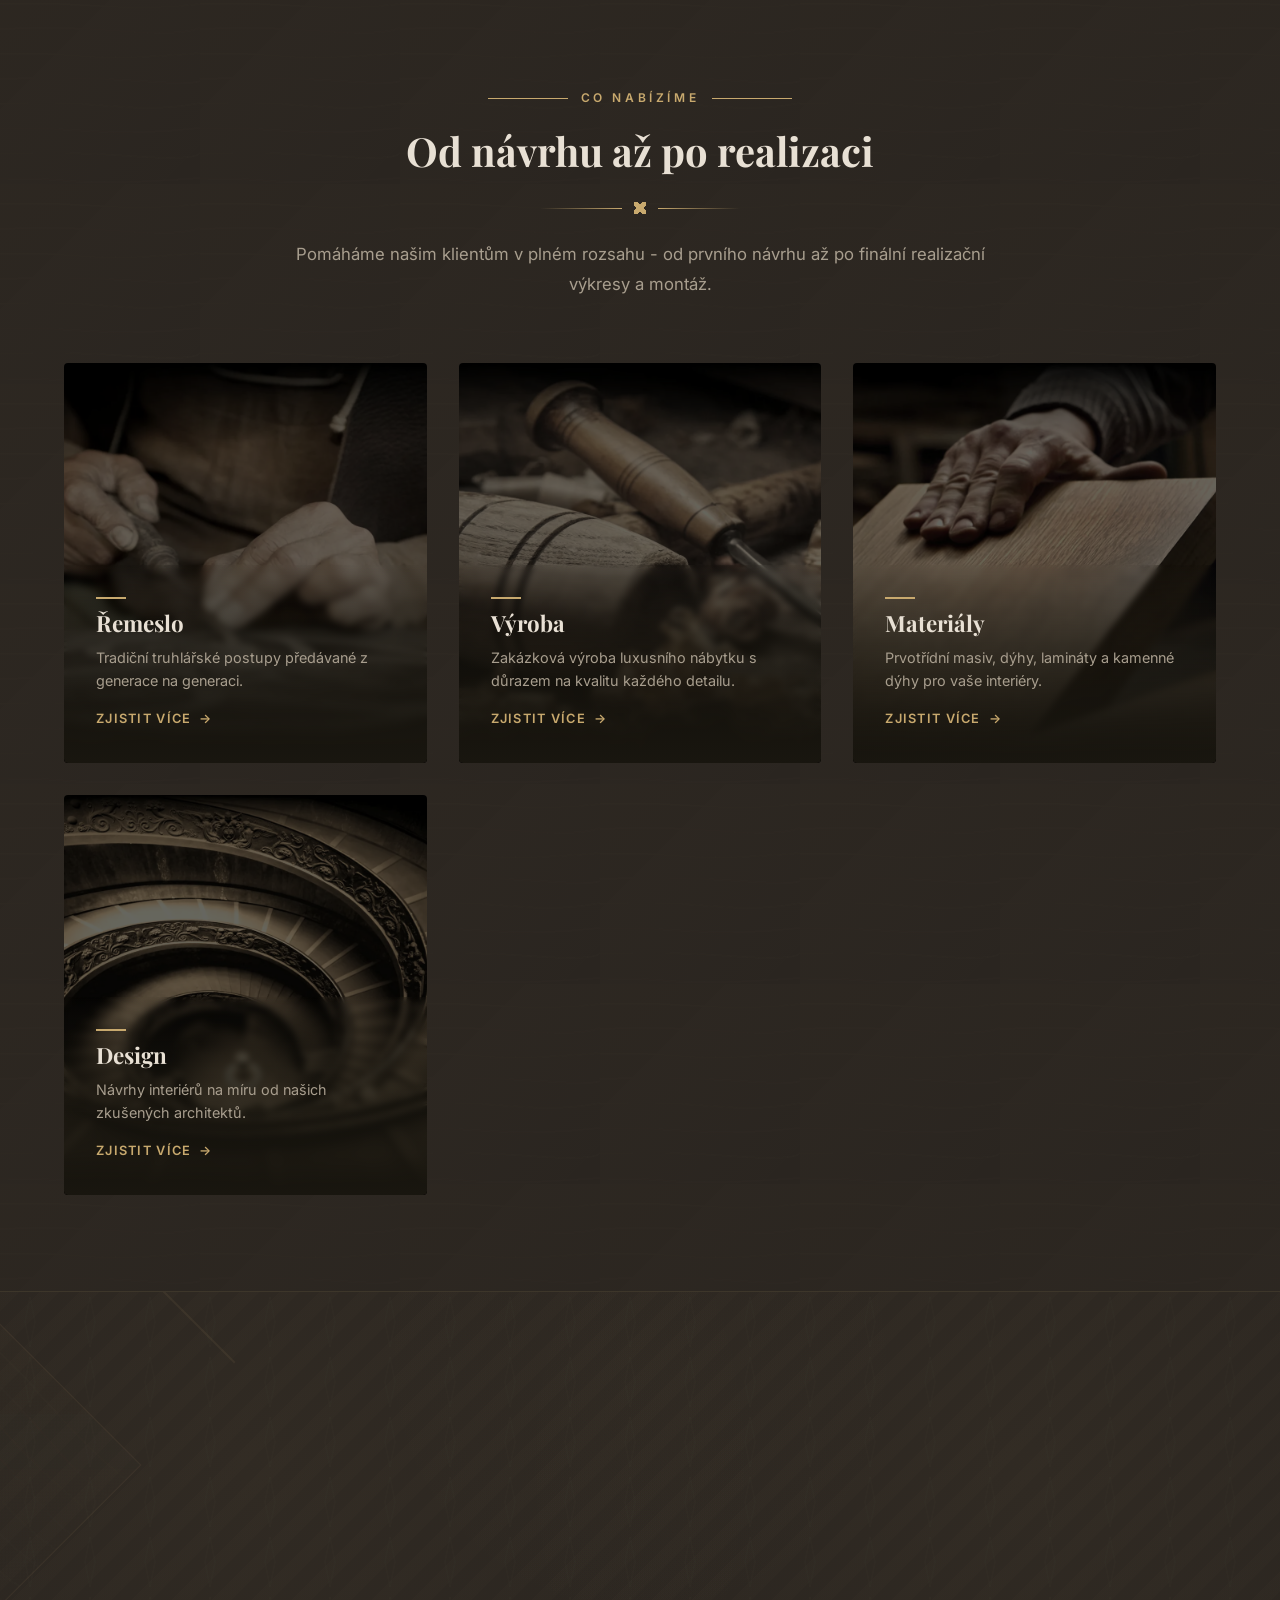
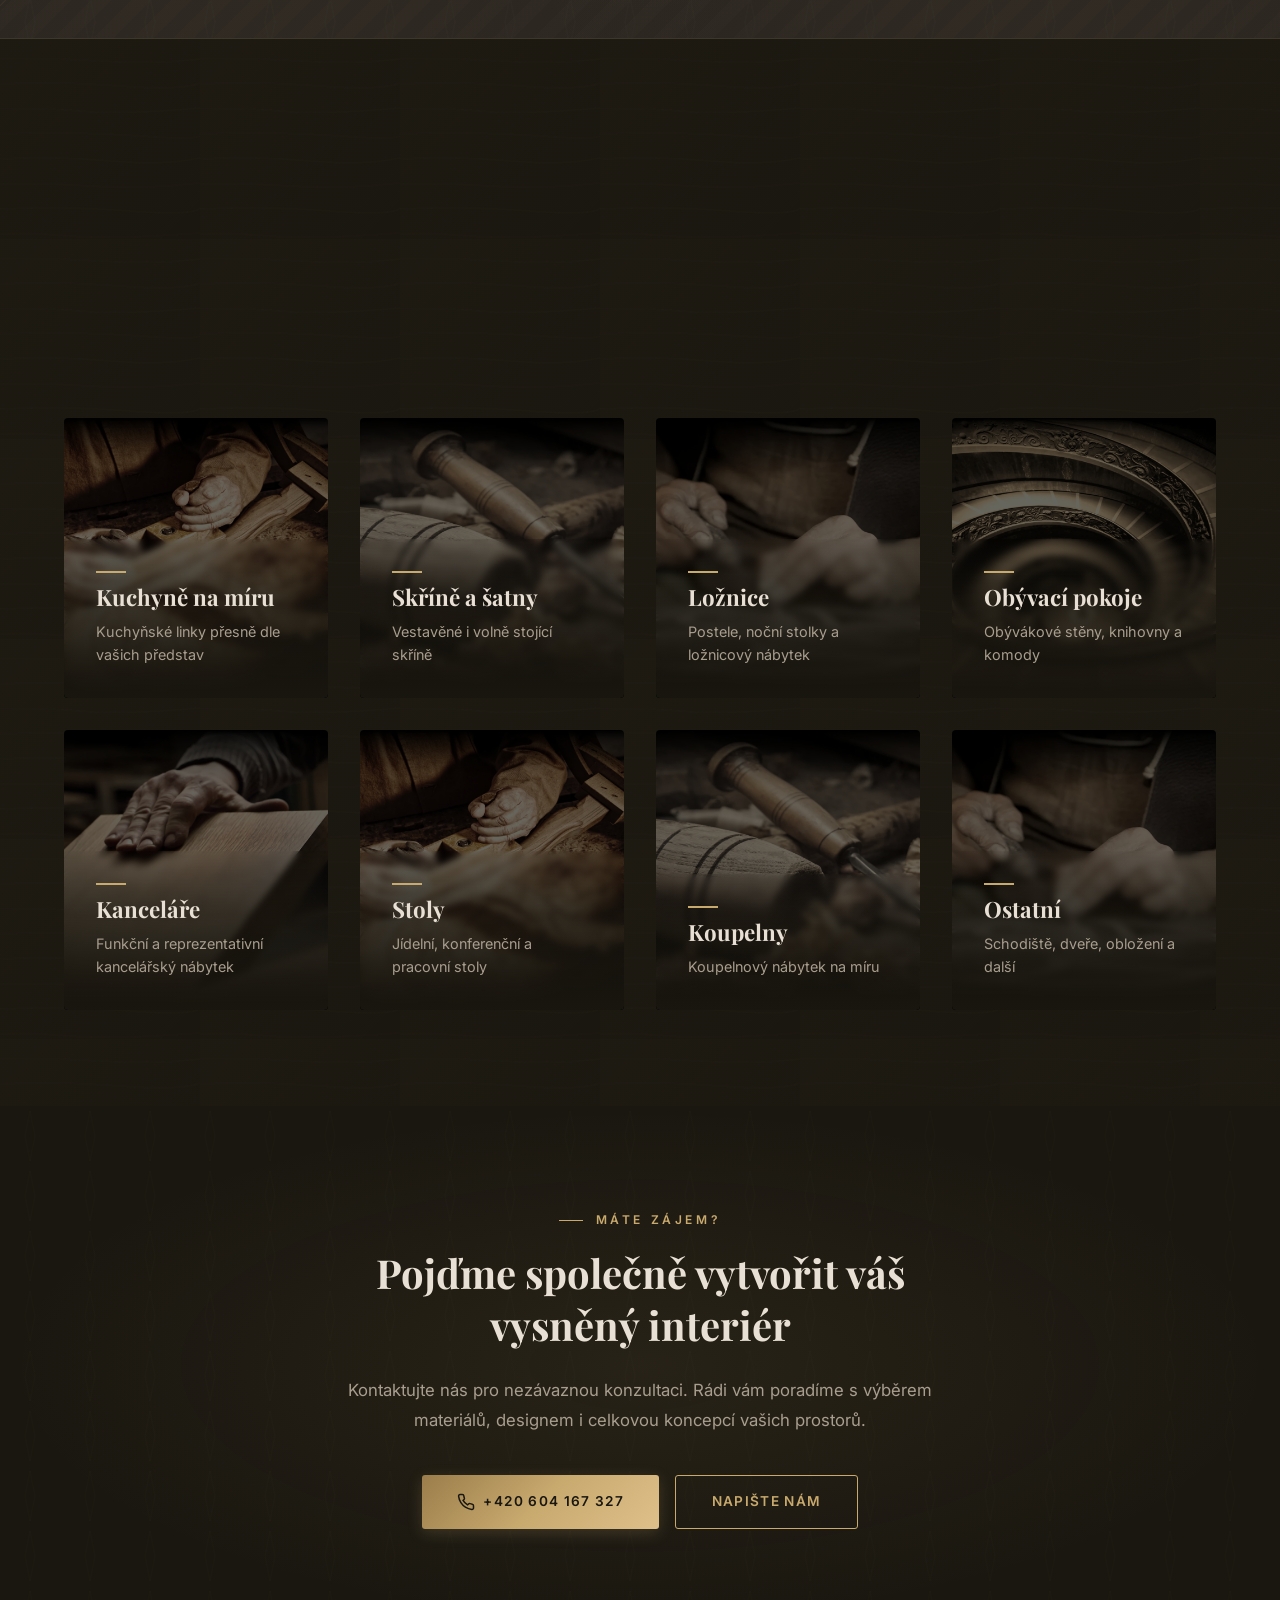
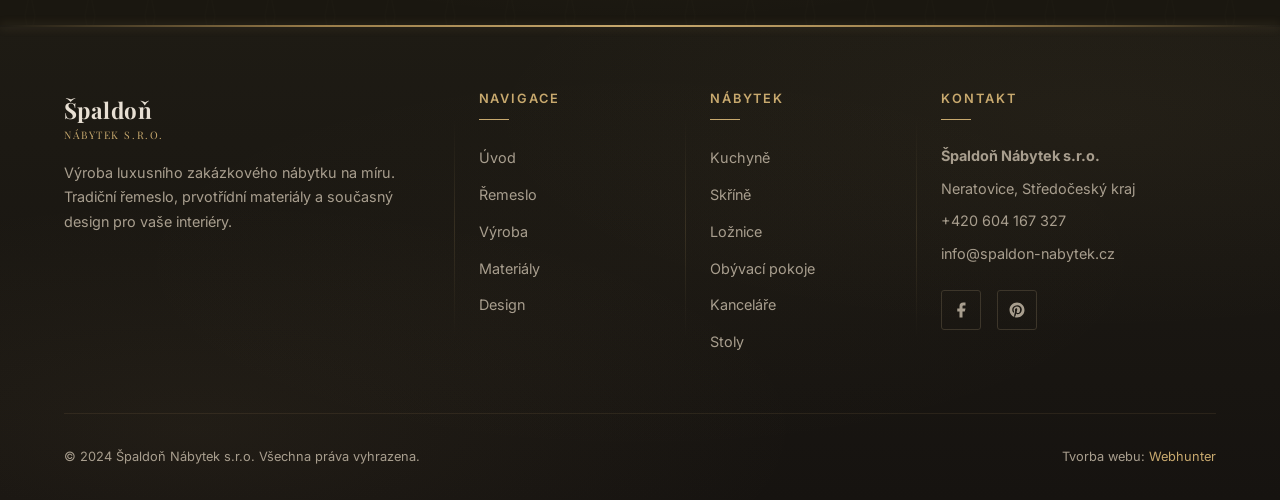
==== commit 5e9a73b5: "Kompletní redesign - luxusní premium vizuál - Animované zlaté částice v hero sekci (12 particles, 3 " ====
--- a/index.html
+++ b/index.html
@@ -67,6 +67,8 @@
 </head>
 <body>
 
+  <div class="scroll-progress"></div>
+
   <!-- HEADER -->
   <header class="header">
     <div class="header-inner">
@@ -99,7 +101,26 @@
   <section class="hero">
     <div class="hero-bg" style="background-image: url('assets/images/uvod.jpg')"></div>
     <div class="hero-overlay"></div>
+    <div class="hero-particles">
+      <span class="particle"></span>
+      <span class="particle"></span>
+      <span class="particle"></span>
+      <span class="particle"></span>
+      <span class="particle"></span>
+      <span class="particle"></span>
+      <span class="particle"></span>
+      <span class="particle"></span>
+      <span class="particle"></span>
+      <span class="particle"></span>
+      <span class="particle"></span>
+      <span class="particle"></span>
+    </div>
     <div class="hero-content">
+      <div class="hero-ornament">
+        <span class="ornament-line"></span>
+        <span class="ornament-diamond"></span>
+        <span class="ornament-line"></span>
+      </div>
       <p class="hero-subtitle">Špaldoň Nábytek s.r.o.</p>
       <h1>Luxusní nábytek na míru</h1>
       <p class="hero-description">
@@ -200,19 +221,27 @@
     <div class="container">
       <div class="stats-grid">
         <div class="stat-item fade-in">
-          <h3>20+</h3>
+          <div class="stat-item-inner">
+            <h3><span class="counter" data-target="20">0</span>+</h3>
+          </div>
           <p>Let zkušeností</p>
         </div>
         <div class="stat-item fade-in">
-          <h3>500+</h3>
+          <div class="stat-item-inner">
+            <h3><span class="counter" data-target="500">0</span>+</h3>
+          </div>
           <p>Realizací</p>
         </div>
         <div class="stat-item fade-in">
-          <h3>100%</h3>
+          <div class="stat-item-inner">
+            <h3><span class="counter" data-target="100">0</span>%</h3>
+          </div>
           <p>Na míru</p>
         </div>
         <div class="stat-item fade-in">
-          <h3>8</h3>
+          <div class="stat-item-inner">
+            <h3><span class="counter" data-target="8">0</span></h3>
+          </div>
           <p>Kategorií nábytku</p>
         </div>
       </div>
--- a/css/style.css
+++ b/css/style.css
@@ -20,6 +20,7 @@
   --font-body: 'Inter', 'Segoe UI', Tahoma, Geneva, Verdana, sans-serif;
   --max-width: 1200px;
   --transition: 0.3s ease;
+  --scroll-progress: 0;
 }
 
 html {
@@ -44,10 +45,134 @@
   inset: 0;
   pointer-events: none;
   z-index: 9998;
-  opacity: 0.035;
+  opacity: 0.03;
   background-image: url("data:image/svg+xml,%3Csvg viewBox='0 0 256 256' xmlns='http://www.w3.org/2000/svg'%3E%3Cfilter id='noise'%3E%3CfeTurbulence type='fractalNoise' baseFrequency='0.85' numOctaves='4' stitchTiles='stitch'/%3E%3C/filter%3E%3Crect width='100%25' height='100%25' filter='url(%23noise)'/%3E%3C/svg%3E");
   background-repeat: repeat;
   background-size: 256px 256px;
+}
+
+/* ===== SCROLL PROGRESS BAR ===== */
+.scroll-progress {
+  position: fixed;
+  top: 0;
+  left: 0;
+  width: calc(var(--scroll-progress) * 100%);
+  height: 3px;
+  background: linear-gradient(90deg, var(--color-accent-dark), var(--color-accent), var(--color-accent-light));
+  z-index: 10000;
+  transition: width 0.1s linear;
+  box-shadow: 0 0 10px rgba(200, 169, 110, 0.5), 0 0 5px rgba(200, 169, 110, 0.3);
+}
+
+/* ===== KEYFRAME ANIMATIONS ===== */
+@keyframes gentleFloat {
+  0%, 100% { transform: translateY(0); }
+  50% { transform: translateY(-10px); }
+}
+
+@keyframes pulseGlow {
+  0%, 100% { box-shadow: 0 0 20px rgba(200, 169, 110, 0.1); }
+  50% { box-shadow: 0 0 40px rgba(200, 169, 110, 0.3), 0 0 60px rgba(200, 169, 110, 0.1); }
+}
+
+@keyframes shimmer {
+  0% { background-position: -200% center; }
+  100% { background-position: 200% center; }
+}
+
+@keyframes sparkle {
+  0%, 100% { opacity: 0; transform: scale(0) rotate(0deg); }
+  50% { opacity: 1; transform: scale(1) rotate(180deg); }
+}
+
+@keyframes sweepLight {
+  0% { transform: translateX(-100%) skewX(-15deg); }
+  100% { transform: translateX(300%) skewX(-15deg); }
+}
+
+@keyframes fadeInGoldLine {
+  0% { width: 0; opacity: 0; }
+  100% { width: 80px; opacity: 1; }
+}
+
+@keyframes rotateSlowly {
+  0% { transform: rotate(0deg); }
+  100% { transform: rotate(360deg); }
+}
+
+@keyframes statPulse {
+  0%, 100% { box-shadow: 0 0 0 0 rgba(200, 169, 110, 0.2); }
+  50% { box-shadow: 0 0 30px 5px rgba(200, 169, 110, 0.15); }
+}
+
+@keyframes scanLine {
+  0% { top: -5%; }
+  100% { top: 105%; }
+}
+
+@keyframes particleDrift1 {
+  0% { transform: translate(0, 0) scale(1); opacity: 0; }
+  10% { opacity: 1; }
+  90% { opacity: 1; }
+  100% { transform: translate(100px, -300px) scale(0); opacity: 0; }
+}
+
+@keyframes particleDrift2 {
+  0% { transform: translate(0, 0) scale(0.5); opacity: 0; }
+  15% { opacity: 0.8; }
+  85% { opacity: 0.8; }
+  100% { transform: translate(-80px, -350px) scale(0); opacity: 0; }
+}
+
+@keyframes particleDrift3 {
+  0% { transform: translate(0, 0) scale(0.7); opacity: 0; }
+  20% { opacity: 0.6; }
+  80% { opacity: 0.6; }
+  100% { transform: translate(60px, -280px) scale(0); opacity: 0; }
+}
+
+@keyframes ornamentSpin {
+  0% { transform: translate(-50%, -50%) rotate(0deg); }
+  100% { transform: translate(-50%, -50%) rotate(360deg); }
+}
+
+/* ===== WOOD GRAIN TEXTURE (SVG-based) ===== */
+/* Used as background pattern for sections */
+
+/* ===== DECORATIVE BACKGROUNDS ===== */
+/* Subtle art-deco pattern for light sections */
+.section[style*="bg-light"],
+.section:nth-child(even) {
+  position: relative;
+}
+
+/* Ornamental corner flourishes */
+.ornament-frame {
+  position: relative;
+}
+
+.ornament-frame::before,
+.ornament-frame::after {
+  content: '';
+  position: absolute;
+  width: 60px;
+  height: 60px;
+  border-color: var(--color-accent);
+  border-style: solid;
+  opacity: 0.2;
+  pointer-events: none;
+}
+
+.ornament-frame::before {
+  top: -1px;
+  left: -1px;
+  border-width: 2px 0 0 2px;
+}
+
+.ornament-frame::after {
+  bottom: -1px;
+  right: -1px;
+  border-width: 0 2px 2px 0;
 }
 
 img {
@@ -232,16 +357,107 @@
   transform: scale(1.0);
 }
 
+/* Cinematic vignette effect */
 .hero-overlay {
   position: absolute;
   inset: 0;
+  background:
+    radial-gradient(
+      ellipse at center,
+      transparent 30%,
+      rgba(10, 8, 4, 0.4) 60%,
+      rgba(10, 8, 4, 0.8) 100%
+    ),
+    linear-gradient(
+      to bottom,
+      rgba(26, 23, 16, 0.2) 0%,
+      rgba(26, 23, 16, 0.1) 20%,
+      rgba(26, 23, 16, 0.3) 50%,
+      rgba(26, 23, 16, 0.7) 80%,
+      rgba(26, 23, 16, 0.98) 100%
+    ),
+    url("data:image/svg+xml,%3Csvg width='100' height='100' viewBox='0 0 100 100' xmlns='http://www.w3.org/2000/svg'%3E%3Cpath d='M50 0 L55 45 L100 50 L55 55 L50 100 L45 55 L0 50 L45 45 Z' fill='%23c8a96e' opacity='0.015'/%3E%3C/svg%3E");
+  background-size: 100% 100%, 100% 100%, 120px 120px;
+}
+
+/* Animated scan line / light sweep effect on hero */
+.hero-overlay::before {
+  content: '';
+  position: absolute;
+  top: -5%;
+  left: 0;
+  width: 100%;
+  height: 30%;
   background: linear-gradient(
     to bottom,
-    rgba(26, 23, 16, 0.3) 0%,
-    rgba(26, 23, 16, 0.5) 50%,
-    rgba(26, 23, 16, 0.95) 100%
+    transparent 0%,
+    rgba(200, 169, 110, 0.02) 40%,
+    rgba(200, 169, 110, 0.04) 50%,
+    rgba(200, 169, 110, 0.02) 60%,
+    transparent 100%
   );
-}
+  animation: scanLine 8s linear infinite;
+  pointer-events: none;
+}
+
+/* Floating gold particles in hero */
+.hero-particles {
+  position: absolute;
+  inset: 0;
+  z-index: 1;
+  pointer-events: none;
+  overflow: hidden;
+}
+
+.hero-particles .particle {
+  position: absolute;
+  width: 4px;
+  height: 4px;
+  background: radial-gradient(circle, var(--color-accent) 0%, transparent 70%);
+  border-radius: 50%;
+}
+
+.hero-particles .particle:nth-child(1) { left: 10%; bottom: 20%; animation: particleDrift1 6s ease-in-out infinite; }
+.hero-particles .particle:nth-child(2) { left: 25%; bottom: 10%; animation: particleDrift2 8s ease-in-out 1s infinite; }
+.hero-particles .particle:nth-child(3) { left: 40%; bottom: 25%; animation: particleDrift3 7s ease-in-out 0.5s infinite; }
+.hero-particles .particle:nth-child(4) { left: 55%; bottom: 15%; animation: particleDrift1 9s ease-in-out 2s infinite; }
+.hero-particles .particle:nth-child(5) { left: 70%; bottom: 30%; animation: particleDrift2 6.5s ease-in-out 1.5s infinite; }
+.hero-particles .particle:nth-child(6) { left: 85%; bottom: 20%; animation: particleDrift3 8s ease-in-out 3s infinite; }
+.hero-particles .particle:nth-child(7) { left: 15%; bottom: 40%; animation: particleDrift1 7.5s ease-in-out 2.5s infinite; }
+.hero-particles .particle:nth-child(8) { left: 60%; bottom: 35%; animation: particleDrift2 6s ease-in-out 4s infinite; }
+.hero-particles .particle:nth-child(9) { left: 45%; bottom: 5%; animation: particleDrift3 9.5s ease-in-out 0.8s infinite; }
+.hero-particles .particle:nth-child(10) { left: 80%; bottom: 10%; animation: particleDrift1 7s ease-in-out 3.5s infinite; }
+.hero-particles .particle:nth-child(11) { left: 33%; bottom: 45%; animation: particleDrift2 10s ease-in-out 1.2s infinite; }
+.hero-particles .particle:nth-child(12) { left: 92%; bottom: 40%; animation: particleDrift3 8.5s ease-in-out 2.8s infinite; }
+
+/* Hero decorative ornament */
+.hero-ornament {
+  position: relative;
+  display: flex;
+  justify-content: center;
+  margin-bottom: 1.5rem;
+  z-index: 2;
+}
+
+.hero-ornament .ornament-diamond {
+  width: 12px;
+  height: 12px;
+  border: 1.5px solid var(--color-accent);
+  transform: rotate(45deg);
+  opacity: 0.6;
+  animation: pulseGlow 4s ease-in-out infinite;
+}
+
+.hero-ornament .ornament-line {
+  width: 60px;
+  height: 1px;
+  background: linear-gradient(to var(--dir, right), var(--color-accent), transparent);
+  align-self: center;
+  margin: 0 1rem;
+}
+
+.hero-ornament .ornament-line:first-child { --dir: right; }
+.hero-ornament .ornament-line:last-child { --dir: left; }
 
 .hero-content {
   position: relative;
@@ -258,11 +474,36 @@
   text-transform: uppercase;
   color: var(--color-accent);
   margin-bottom: 1.5rem;
-}
+  display: flex;
+  align-items: center;
+  justify-content: center;
+  gap: 1.2rem;
+}
+
+.hero-subtitle::before,
+.hero-subtitle::after {
+  content: '';
+  width: 40px;
+  height: 1px;
+  background: linear-gradient(to var(--dir, right), var(--color-accent), transparent);
+}
+
+.hero-subtitle::before { --dir: right; }
+.hero-subtitle::after { --dir: left; }
 
 .hero h1 {
   margin-bottom: 1.5rem;
   font-size: clamp(2.2rem, 6vw, 4rem);
+  text-shadow: 0 2px 40px rgba(0, 0, 0, 0.5), 0 0 80px rgba(200, 169, 110, 0.1);
+}
+
+.hero h1::after {
+  content: '';
+  display: block;
+  width: 80px;
+  height: 2px;
+  background: linear-gradient(to right, transparent, var(--color-accent), transparent);
+  margin: 1rem auto 0;
 }
 
 .hero-description {
@@ -278,18 +519,20 @@
   display: inline-flex;
   align-items: center;
   gap: 0.75rem;
-  background: rgba(200, 169, 110, 0.1);
-  border: 1px solid rgba(200, 169, 110, 0.3);
+  background: rgba(200, 169, 110, 0.08);
+  border: 1px solid rgba(200, 169, 110, 0.25);
   border-radius: 50px;
   padding: 0.6rem 1.5rem;
   cursor: pointer;
   transition: all var(--transition);
   margin-bottom: 2rem;
+  backdrop-filter: blur(10px);
 }
 
 .audio-player:hover {
-  background: rgba(200, 169, 110, 0.2);
+  background: rgba(200, 169, 110, 0.15);
   border-color: var(--color-accent);
+  box-shadow: 0 0 20px rgba(200, 169, 110, 0.15);
 }
 
 .audio-player .play-icon {
@@ -301,11 +544,12 @@
   align-items: center;
   justify-content: center;
   flex-shrink: 0;
-  transition: background var(--transition);
+  transition: background var(--transition), box-shadow var(--transition);
 }
 
 .audio-player:hover .play-icon {
   background: var(--color-accent-light);
+  box-shadow: 0 0 15px rgba(200, 169, 110, 0.4);
 }
 
 .audio-player .play-icon svg {
@@ -367,18 +611,39 @@
   cursor: pointer;
   transition: all var(--transition);
   text-decoration: none;
+  position: relative;
+  overflow: hidden;
 }
 
 .btn-primary {
-  background: var(--color-accent);
+  background: linear-gradient(135deg, var(--color-accent-dark), var(--color-accent), var(--color-accent-light));
   color: var(--color-bg);
+  box-shadow: 0 4px 15px rgba(200, 169, 110, 0.2);
+}
+
+/* Animated shimmer on primary buttons */
+.btn-primary::before {
+  content: '';
+  position: absolute;
+  top: 0;
+  left: -100%;
+  width: 60%;
+  height: 100%;
+  background: linear-gradient(
+    90deg,
+    transparent,
+    rgba(255, 255, 255, 0.25),
+    transparent
+  );
+  transition: none;
+  animation: shimmer 4s ease-in-out infinite;
 }
 
 .btn-primary:hover {
-  background: var(--color-accent-light);
+  background: linear-gradient(135deg, var(--color-accent), var(--color-accent-light), #efd4a0);
   color: var(--color-bg);
   transform: translateY(-2px);
-  box-shadow: 0 8px 25px rgba(200, 169, 110, 0.3);
+  box-shadow: 0 8px 30px rgba(200, 169, 110, 0.4), 0 0 20px rgba(200, 169, 110, 0.2);
 }
 
 .btn-outline {
@@ -387,15 +652,92 @@
   border: 1px solid var(--color-accent);
 }
 
+.btn-outline::before {
+  content: '';
+  position: absolute;
+  top: 0;
+  left: 0;
+  width: 0;
+  height: 100%;
+  background: var(--color-accent);
+  transition: width 0.4s ease;
+  z-index: -1;
+}
+
 .btn-outline:hover {
-  background: var(--color-accent);
   color: var(--color-bg);
   transform: translateY(-2px);
+  box-shadow: 0 8px 25px rgba(200, 169, 110, 0.25);
+}
+
+.btn-outline:hover::before {
+  width: 100%;
 }
 
 /* ===== SECTIONS ===== */
 .section {
   padding: 6rem 0;
+  position: relative;
+  overflow: hidden;
+}
+
+/* Wood grain texture for all sections (using layered SVG) */
+.section::before {
+  content: '';
+  position: absolute;
+  inset: 0;
+  background-image:
+    url("data:image/svg+xml,%3Csvg width='200' height='200' viewBox='0 0 200 200' xmlns='http://www.w3.org/2000/svg'%3E%3Cdefs%3E%3ClinearGradient id='g1' x1='0%25' y1='0%25' x2='100%25' y2='100%25'%3E%3Cstop offset='0%25' stop-color='%23c8a96e' stop-opacity='0.02'/%3E%3Cstop offset='100%25' stop-color='%23c8a96e' stop-opacity='0'/%3E%3C/linearGradient%3E%3C/defs%3E%3Cpath d='M0 20 Q50 18 100 22 T200 20' fill='none' stroke='%23c8a96e' stroke-width='0.4' opacity='0.04'/%3E%3Cpath d='M0 45 Q60 42 120 47 T200 44' fill='none' stroke='%23c8a96e' stroke-width='0.3' opacity='0.03'/%3E%3Cpath d='M0 70 Q40 68 80 72 T200 69' fill='none' stroke='%23c8a96e' stroke-width='0.4' opacity='0.04'/%3E%3Cpath d='M0 95 Q70 92 140 97 T200 94' fill='none' stroke='%23c8a96e' stroke-width='0.3' opacity='0.03'/%3E%3Cpath d='M0 120 Q55 117 110 122 T200 119' fill='none' stroke='%23c8a96e' stroke-width='0.4' opacity='0.04'/%3E%3Cpath d='M0 145 Q45 143 90 147 T200 144' fill='none' stroke='%23c8a96e' stroke-width='0.3' opacity='0.03'/%3E%3Cpath d='M0 170 Q65 167 130 172 T200 169' fill='none' stroke='%23c8a96e' stroke-width='0.4' opacity='0.04'/%3E%3Cpath d='M0 195 Q35 193 70 197 T200 194' fill='none' stroke='%23c8a96e' stroke-width='0.3' opacity='0.03'/%3E%3Crect width='200' height='200' fill='url(%23g1)'/%3E%3C/svg%3E");
+  background-size: 200px 200px;
+  pointer-events: none;
+  z-index: 0;
+}
+
+/* Decorative corner ornaments on sections */
+.section > .container {
+  position: relative;
+  z-index: 1;
+}
+
+/* Decorative pattern for alternating sections */
+.section:nth-of-type(even) {
+  background-color: var(--color-bg-light);
+  background-image:
+    radial-gradient(circle at 20% 50%, rgba(200, 169, 110, 0.04) 0%, transparent 50%),
+    radial-gradient(circle at 80% 50%, rgba(200, 169, 110, 0.04) 0%, transparent 50%),
+    radial-gradient(circle at 50% 20%, rgba(200, 169, 110, 0.02) 0%, transparent 40%),
+    linear-gradient(135deg, rgba(200, 169, 110, 0.01) 25%, transparent 25%, transparent 50%, rgba(200, 169, 110, 0.01) 50%, rgba(200, 169, 110, 0.01) 75%, transparent 75%),
+    url("data:image/svg+xml,%3Csvg width='60' height='60' viewBox='0 0 60 60' xmlns='http://www.w3.org/2000/svg'%3E%3Cpath d='M30 5 L35 30 L30 55 L25 30 Z' fill='none' stroke='%23c8a96e' stroke-width='0.3' opacity='0.06'/%3E%3C/svg%3E");
+  background-size: 100% 100%, 100% 100%, 100% 100%, 40px 40px, 60px 60px;
+}
+
+/* Decorative top/bottom borders with fade */
+.section:nth-of-type(even)::after {
+  content: '';
+  position: absolute;
+  top: 0;
+  left: 5%;
+  right: 5%;
+  height: 1px;
+  background: linear-gradient(to right, transparent, rgba(200, 169, 110, 0.35), transparent);
+  z-index: 1;
+}
+
+/* Section reveal gold accent line */
+.section-gold-line {
+  position: absolute;
+  bottom: 0;
+  left: 5%;
+  right: 5%;
+  height: 1px;
+  background: linear-gradient(to right, transparent, rgba(200, 169, 110, 0.35), transparent);
+  z-index: 1;
+}
+
+/* Section reveal animation: animated gold line */
+.section.visible .section-header .divider::before,
+.section.visible .section-header .divider::after {
+  animation: fadeInGoldLine 1s ease forwards;
 }
 
 .section-header {
@@ -411,7 +753,27 @@
   text-transform: uppercase;
   color: var(--color-accent);
   margin-bottom: 1rem;
-  display: block;
+  display: inline-flex;
+  align-items: center;
+  gap: 0.8rem;
+}
+
+.section-label::before {
+  content: '';
+  width: 24px;
+  height: 1px;
+  background: var(--color-accent);
+}
+
+.section-header .section-label {
+  justify-content: center;
+}
+
+.section-header .section-label::after {
+  content: '';
+  width: 24px;
+  height: 1px;
+  background: var(--color-accent);
 }
 
 .section-header h2 {
@@ -424,125 +786,57 @@
   line-height: 1.8;
 }
 
-/* Decorative diamond separator */
+/* Decorative diamond separator - enhanced with dual lines */
 .divider {
-  display: flex;
-  align-items: center;
-  justify-content: center;
-  gap: 0.75rem;
+  width: 200px;
+  height: 14px;
   margin: 1.5rem auto;
-  width: 120px;
-}
-
-.divider::before,
-.divider::after {
-  content: '';
-  flex: 1;
-  height: 1px;
-  background: var(--color-accent);
+  position: relative;
+  display: block;
+  background: transparent;
 }
 
 .divider::before {
-  background: linear-gradient(to right, transparent, var(--color-accent));
-}
-
-.divider::after {
-  background: linear-gradient(to left, transparent, var(--color-accent));
-}
-
-/* Diamond dot in center of divider - via a pseudo on the parent won't work with ::before/::after taken.
-   We use a background approach instead. */
-
-/* We'll use a box-shadow trick for the diamond */
-.divider {
-  position: relative;
-}
-
-/* Override: use a small rotated square as diamond */
-.section-header .divider::before,
-.section-header .divider::after {
-  /* keep the lines */
-}
-
-/* Actually, let's add the diamond via an additional wrapper approach.
-   Since .divider is a div, we style it as a flex container with lines and use
-   a shadow/outline trick for the center diamond. */
-
-/* Simpler approach: the divider IS the diamond with lines */
-.divider {
-  width: 140px;
-  height: 12px;
-  position: relative;
-}
-
-.divider::before {
-  content: '';
-  position: absolute;
+  content: '';
+  position: absolute;
+  left: 0;
   top: 50%;
-  left: 0;
-  right: calc(50% + 10px);
+  width: calc(50% - 18px);
   height: 1px;
   background: linear-gradient(to right, transparent, var(--color-accent));
-  transform: translateY(-50%);
-  flex: none;
 }
 
 .divider::after {
   content: '';
   position: absolute;
+  right: 0;
   top: 50%;
-  right: 0;
-  left: calc(50% + 10px);
+  width: calc(50% - 18px);
   height: 1px;
   background: linear-gradient(to left, transparent, var(--color-accent));
-  transform: translateY(-50%);
-  flex: none;
-}
-
-/* The diamond shape itself */
+}
+
+/* Diamond center dot */
 .divider {
-  display: block;
-}
-
-/* We need a way to draw the diamond. Use box-shadow on the element itself. */
-.divider {
-  background: none;
-  border: none;
-  position: relative;
-}
-
-/* Center diamond via inset box-shadow on a pseudo -- let's just use a clean approach */
-/* Actually simplify everything: */
-
-.divider {
-  width: 140px;
-  height: 14px;
-  margin: 1.5rem auto;
-  position: relative;
-  display: flex;
-  align-items: center;
-  justify-content: center;
-  gap: 0;
-}
-
-.divider::before {
-  content: '';
-  position: absolute;
-  left: 0;
-  top: 50%;
-  width: calc(50% - 12px);
-  height: 1px;
-  background: linear-gradient(to right, transparent, var(--color-accent));
-}
-
-.divider::after {
-  content: '';
-  position: absolute;
-  right: 0;
-  top: 50%;
-  width: calc(50% - 12px);
-  height: 1px;
-  background: linear-gradient(to left, transparent, var(--color-accent));
+  background:
+    linear-gradient(45deg, transparent 35%, var(--color-accent) 35%, var(--color-accent) 65%, transparent 65%),
+    linear-gradient(-45deg, transparent 35%, var(--color-accent) 35%, var(--color-accent) 65%, transparent 65%);
+  background-size: 12px 12px;
+  background-position: center;
+  background-repeat: no-repeat;
+}
+
+/* ===== DROP CAP / INITIAL LETTER STYLING ===== */
+.about-content > p:first-of-type::first-letter,
+.content-text > p:first-of-type::first-letter {
+  font-family: var(--font-heading);
+  font-size: 3.5em;
+  float: left;
+  line-height: 0.8;
+  margin-right: 0.1em;
+  margin-top: 0.05em;
+  color: var(--color-accent);
+  text-shadow: 0 0 20px rgba(200, 169, 110, 0.3);
 }
 
 /* ===== ABOUT / INTRO SECTION ===== */
@@ -571,14 +865,46 @@
   transform: scale(1.03);
 }
 
+.about-image::before {
+  content: '';
+  position: absolute;
+  top: 10px;
+  left: 10px;
+  width: 50px;
+  height: 50px;
+  border-top: 2px solid var(--color-accent);
+  border-left: 2px solid var(--color-accent);
+  pointer-events: none;
+  opacity: 0.5;
+  z-index: 3;
+  transition: all 0.4s ease;
+}
+
+.about-image:hover::before {
+  width: 70px;
+  height: 70px;
+  opacity: 0.8;
+}
+
 .about-image::after {
   content: '';
   position: absolute;
-  inset: 0;
-  border: 1px solid var(--color-accent);
-  margin: 15px;
+  bottom: 10px;
+  right: 10px;
+  width: 50px;
+  height: 50px;
+  border-bottom: 2px solid var(--color-accent);
+  border-right: 2px solid var(--color-accent);
   pointer-events: none;
-  opacity: 0.3;
+  opacity: 0.5;
+  z-index: 3;
+  transition: all 0.4s ease;
+}
+
+.about-image:hover::after {
+  width: 70px;
+  height: 70px;
+  opacity: 0.8;
 }
 
 .about-content h2 {
@@ -591,7 +917,7 @@
   line-height: 1.8;
 }
 
-/* ===== SERVICES GRID ===== */
+/* ===== SERVICES GRID - Glassmorphism ===== */
 .services-grid {
   display: grid;
   grid-template-columns: repeat(auto-fit, minmax(280px, 1fr));
@@ -606,7 +932,15 @@
   align-items: flex-end;
   text-decoration: none;
   color: var(--color-text);
-  transition: border-color var(--transition);
+  transition: border-color var(--transition), transform 0.4s ease, box-shadow 0.4s ease;
+  border-radius: 4px;
+}
+
+.service-card:hover {
+  transform: translateY(-5px);
+  box-shadow:
+    0 20px 40px rgba(0, 0, 0, 0.4),
+    0 0 30px rgba(200, 169, 110, 0.1);
 }
 
 .service-card::after {
@@ -616,9 +950,10 @@
   left: 0;
   right: 0;
   height: 3px;
-  background: var(--color-accent);
+  background: linear-gradient(90deg, var(--color-accent-dark), var(--color-accent), var(--color-accent-light));
   transform: scaleX(0);
   transition: transform 0.4s ease;
+  z-index: 3;
 }
 
 .service-card:hover::after {
@@ -644,12 +979,27 @@
   z-index: 2;
   padding: 2rem;
   width: 100%;
-  background: linear-gradient(to top, rgba(26, 23, 16, 0.95) 0%, transparent 100%);
+  background: linear-gradient(to top, rgba(26, 23, 16, 0.95) 0%, rgba(26, 23, 16, 0.6) 60%, transparent 100%);
+  backdrop-filter: blur(3px);
 }
 
 .service-card-content h3 {
   margin-bottom: 0.5rem;
   font-size: 1.4rem;
+}
+
+.service-card-content h3::before {
+  content: '';
+  display: block;
+  width: 30px;
+  height: 2px;
+  background: var(--color-accent);
+  margin-bottom: 0.6rem;
+  transition: width 0.4s ease;
+}
+
+.service-card:hover .service-card-content h3::before {
+  width: 50px;
 }
 
 .service-card-content p {
@@ -704,6 +1054,7 @@
   background: var(--color-accent);
   color: var(--color-bg);
   border-color: var(--color-accent);
+  box-shadow: 0 0 15px rgba(200, 169, 110, 0.2);
 }
 
 .gallery-grid {
@@ -730,22 +1081,24 @@
 
 .gallery-item:hover img {
   filter: sepia(0) brightness(1);
-  transform: scale(1.08) rotate(0.5deg);
-}
-
+  transform: scale(1.08);
+}
+
+/* Overlay slide-up effect instead of just fade */
 .gallery-item-overlay {
   position: absolute;
   inset: 0;
-  background: var(--color-overlay);
+  background: linear-gradient(to top, rgba(20, 17, 10, 0.95) 0%, rgba(20, 17, 10, 0.5) 40%, transparent 100%);
   display: flex;
-  align-items: center;
+  align-items: flex-end;
   justify-content: center;
-  opacity: 0;
-  transition: opacity var(--transition);
+  padding-bottom: 2rem;
+  transform: translateY(100%);
+  transition: transform 0.4s cubic-bezier(0.25, 0.46, 0.45, 0.94);
 }
 
 .gallery-item:hover .gallery-item-overlay {
-  opacity: 1;
+  transform: translateY(0);
 }
 
 .gallery-item-overlay span {
@@ -753,14 +1106,64 @@
   font-size: 1.1rem;
   color: var(--color-accent);
   letter-spacing: 0.05em;
+  position: relative;
+}
+
+.gallery-item-overlay span::before {
+  content: '';
+  display: block;
+  width: 30px;
+  height: 2px;
+  background: var(--color-accent);
+  margin: 0 auto 0.5rem;
+}
+
+/* Gallery item gold accent line at bottom */
+.gallery-item::after {
+  content: '';
+  position: absolute;
+  bottom: 0;
+  left: 0;
+  right: 0;
+  height: 2px;
+  background: var(--color-accent);
+  transform: scaleX(0);
+  transition: transform 0.4s ease;
+  z-index: 3;
+}
+
+.gallery-item:hover::after {
+  transform: scaleX(1);
 }
 
 /* ===== STATS ===== */
 .stats {
-  background: var(--color-bg-light);
+  background-color: var(--color-bg-light);
+  background-image:
+    radial-gradient(ellipse at 50% 0%, rgba(200, 169, 110, 0.1) 0%, transparent 60%),
+    radial-gradient(ellipse at 50% 100%, rgba(200, 169, 110, 0.06) 0%, transparent 50%),
+    url("data:image/svg+xml,%3Csvg width='80' height='80' viewBox='0 0 80 80' xmlns='http://www.w3.org/2000/svg'%3E%3Ccircle cx='40' cy='40' r='1.5' fill='%23c8a96e' opacity='0.08'/%3E%3C/svg%3E");
+  background-size: 100% 100%, 100% 100%, 80px 80px;
   border-top: 1px solid var(--color-border);
   border-bottom: 1px solid var(--color-border);
-}
+  position: relative;
+  overflow: hidden;
+}
+
+.stats::before,
+.stats::after {
+  content: '';
+  position: absolute;
+  top: 50%;
+  transform: translateY(-50%) rotate(45deg);
+  width: 200px;
+  height: 200px;
+  border: 1px solid rgba(200, 169, 110, 0.08);
+  pointer-events: none;
+}
+
+.stats::before { left: -100px; }
+.stats::after { right: -100px; }
 
 .stats-grid {
   display: grid;
@@ -770,8 +1173,41 @@
 }
 
 .stat-item {
-  padding: 1.5rem 1rem;
-  position: relative;
+  padding: 2rem 1rem;
+  position: relative;
+}
+
+/* Circular decorative border around stat */
+.stat-item-inner {
+  position: relative;
+  display: inline-block;
+}
+
+.stat-item-inner::before {
+  content: '';
+  position: absolute;
+  top: 50%;
+  left: 50%;
+  transform: translate(-50%, -50%);
+  width: 90px;
+  height: 90px;
+  border-radius: 50%;
+  border: 1px solid rgba(200, 169, 110, 0.2);
+  animation: statPulse 3s ease-in-out infinite;
+  pointer-events: none;
+}
+
+.stat-item-inner::after {
+  content: '';
+  position: absolute;
+  top: 50%;
+  left: 50%;
+  transform: translate(-50%, -50%);
+  width: 110px;
+  height: 110px;
+  border-radius: 50%;
+  border: 1px solid rgba(200, 169, 110, 0.08);
+  pointer-events: none;
 }
 
 .stat-item::after {
@@ -781,7 +1217,7 @@
   top: 20%;
   height: 60%;
   width: 1px;
-  background: var(--color-border);
+  background: linear-gradient(to bottom, transparent, var(--color-border), transparent);
 }
 
 .stat-item:last-child::after {
@@ -794,6 +1230,7 @@
   margin-bottom: 0.5rem;
   font-weight: 700;
   letter-spacing: -0.02em;
+  text-shadow: 0 0 30px rgba(200, 169, 110, 0.2);
 }
 
 .stat-item p {
@@ -803,6 +1240,11 @@
   letter-spacing: 0.1em;
 }
 
+/* Counter animation styling */
+.counter {
+  display: inline;
+}
+
 /* ===== CTA SECTION ===== */
 .cta {
   position: relative;
@@ -823,7 +1265,11 @@
 .cta-overlay {
   position: absolute;
   inset: 0;
-  background: rgba(26, 23, 16, 0.8);
+  background:
+    radial-gradient(ellipse at center, rgba(200, 169, 110, 0.08) 0%, transparent 70%),
+    url("data:image/svg+xml,%3Csvg width='60' height='60' viewBox='0 0 60 60' xmlns='http://www.w3.org/2000/svg'%3E%3Cpath d='M30 5 L35 30 L30 55 L25 30 Z' fill='none' stroke='%23c8a96e' stroke-width='0.3' opacity='0.05'/%3E%3C/svg%3E"),
+    linear-gradient(rgba(26, 23, 16, 0.85), rgba(26, 23, 16, 0.85));
+  background-size: 100% 100%, 60px 60px, 100% 100%;
 }
 
 .cta-content {
@@ -870,12 +1316,54 @@
 }
 
 .page-hero .hero-overlay {
+  background:
+    radial-gradient(
+      ellipse at center,
+      transparent 30%,
+      rgba(10, 8, 4, 0.4) 60%,
+      rgba(10, 8, 4, 0.7) 100%
+    ),
+    linear-gradient(
+      to bottom,
+      rgba(26, 23, 16, 0.4) 0%,
+      rgba(26, 23, 16, 0.7) 70%,
+      rgba(26, 23, 16, 1) 100%
+    ),
+    url("data:image/svg+xml,%3Csvg width='100' height='100' viewBox='0 0 100 100' xmlns='http://www.w3.org/2000/svg'%3E%3Cpath d='M50 0 L55 45 L100 50 L55 55 L50 100 L45 55 L0 50 L45 45 Z' fill='%23c8a96e' opacity='0.012'/%3E%3C/svg%3E");
+  background-size: 100% 100%, 100% 100%, 100px 100px;
+}
+
+/* Scan line for page hero too */
+.page-hero .hero-overlay::before {
+  content: '';
+  position: absolute;
+  top: -5%;
+  left: 0;
+  width: 100%;
+  height: 30%;
   background: linear-gradient(
     to bottom,
-    rgba(26, 23, 16, 0.4) 0%,
-    rgba(26, 23, 16, 0.7) 70%,
-    rgba(26, 23, 16, 1) 100%
+    transparent 0%,
+    rgba(200, 169, 110, 0.02) 40%,
+    rgba(200, 169, 110, 0.04) 50%,
+    rgba(200, 169, 110, 0.02) 60%,
+    transparent 100%
   );
+  animation: scanLine 8s linear infinite;
+  pointer-events: none;
+}
+
+.page-hero-content h1 {
+  text-shadow: 0 2px 40px rgba(0, 0, 0, 0.5);
+}
+
+.page-hero-content h1::after {
+  content: '';
+  display: block;
+  width: 60px;
+  height: 2px;
+  background: linear-gradient(to right, transparent, var(--color-accent), transparent);
+  margin: 0.8rem auto 0;
 }
 
 .page-hero-content {
@@ -935,11 +1423,64 @@
   overflow: hidden;
 }
 
+.content-image::before {
+  content: '';
+  position: absolute;
+  top: 10px;
+  left: 10px;
+  width: 40px;
+  height: 40px;
+  border-top: 2px solid var(--color-accent);
+  border-left: 2px solid var(--color-accent);
+  pointer-events: none;
+  opacity: 0.4;
+  z-index: 3;
+  transition: all 0.4s ease;
+}
+
+.content-image:hover::before {
+  width: 60px;
+  height: 60px;
+  opacity: 0.7;
+}
+
+.content-image::after {
+  content: '';
+  position: absolute;
+  bottom: 10px;
+  right: 10px;
+  width: 40px;
+  height: 40px;
+  border-bottom: 2px solid var(--color-accent);
+  border-right: 2px solid var(--color-accent);
+  pointer-events: none;
+  opacity: 0.4;
+  z-index: 3;
+  transition: all 0.4s ease;
+}
+
+.content-image:hover::after {
+  width: 60px;
+  height: 60px;
+  opacity: 0.7;
+}
+
 .content-image img {
   width: 100%;
   height: 400px;
   object-fit: cover;
   filter: sepia(0.2) brightness(0.85);
+  transition: all 0.6s ease;
+}
+
+.content-image:hover img {
+  filter: sepia(0.1) brightness(0.95);
+  transform: scale(1.03);
+}
+
+/* Depth inner shadow on content images */
+.content-image {
+  box-shadow: inset 0 0 30px rgba(0, 0, 0, 0.3);
 }
 
 .content-text h2 {
@@ -974,10 +1515,11 @@
   position: absolute;
   left: 0;
   top: 50%;
-  transform: translateY(-50%);
-  width: 8px;
-  height: 1px;
-  background: var(--color-accent);
+  transform: translateY(-50%) rotate(45deg);
+  width: 6px;
+  height: 6px;
+  border: 1px solid var(--color-accent);
+  background: transparent;
 }
 
 /* ===== CONTACT ===== */
@@ -1002,6 +1544,12 @@
   align-items: center;
   justify-content: center;
   flex-shrink: 0;
+  transition: all var(--transition);
+}
+
+.contact-info-item:hover .icon {
+  border-color: var(--color-accent);
+  box-shadow: 0 0 15px rgba(200, 169, 110, 0.15);
 }
 
 .contact-info-item .icon svg {
@@ -1051,21 +1599,23 @@
 .form-group textarea,
 .form-group select {
   padding: 0.9rem 1rem;
-  background: var(--color-bg-light);
+  background: rgba(42, 37, 32, 0.8);
   border: 1px solid var(--color-border);
   border-radius: 3px;
   color: var(--color-text);
   font-family: var(--font-body);
   font-size: 0.95rem;
-  transition: border-color var(--transition), box-shadow var(--transition);
+  transition: border-color var(--transition), box-shadow var(--transition), background var(--transition);
   outline: none;
+  backdrop-filter: blur(5px);
 }
 
 .form-group input:focus,
 .form-group textarea:focus,
 .form-group select:focus {
   border-color: var(--color-accent);
-  box-shadow: 0 0 0 3px rgba(200, 169, 110, 0.15), 0 0 15px rgba(200, 169, 110, 0.08);
+  box-shadow: 0 0 0 3px rgba(200, 169, 110, 0.15), 0 0 20px rgba(200, 169, 110, 0.1);
+  background: rgba(42, 37, 32, 1);
 }
 
 .form-group textarea {
@@ -1079,9 +1629,16 @@
   gap: 1.2rem;
 }
 
-/* ===== FOOTER ===== */
+/* ===== FOOTER - Premium Multi-layered ===== */
 .footer {
-  background: var(--color-bg-light);
+  background-color: #1e1b14;
+  background-image:
+    radial-gradient(ellipse at 15% 85%, rgba(200, 169, 110, 0.06) 0%, transparent 40%),
+    radial-gradient(ellipse at 85% 20%, rgba(200, 169, 110, 0.04) 0%, transparent 40%),
+    radial-gradient(ellipse at 50% 50%, rgba(200, 169, 110, 0.02) 0%, transparent 60%),
+    linear-gradient(180deg, #1e1b14 0%, #161310 100%),
+    url("data:image/svg+xml,%3Csvg width='80' height='80' viewBox='0 0 80 80' xmlns='http://www.w3.org/2000/svg'%3E%3Ccircle cx='40' cy='40' r='1' fill='%23c8a96e' opacity='0.05'/%3E%3C/svg%3E");
+  background-size: 100% 100%, 100% 100%, 100% 100%, 100% 100%, 80px 80px;
   border-top: none;
   padding: 0;
   position: relative;
@@ -1092,7 +1649,8 @@
   content: '';
   display: block;
   height: 2px;
-  background: linear-gradient(to right, transparent, var(--color-accent), transparent);
+  background: linear-gradient(to right, transparent, var(--color-accent-dark), var(--color-accent), var(--color-accent-dark), transparent);
+  box-shadow: 0 0 10px rgba(200, 169, 110, 0.3);
 }
 
 .footer > .container {
@@ -1105,6 +1663,22 @@
   grid-template-columns: 2fr 1fr 1fr 1.5fr;
   gap: 3rem;
   margin-bottom: 3rem;
+  position: relative;
+}
+
+/* Decorative separators between footer columns */
+.footer-grid > div:not(:last-child) {
+  position: relative;
+}
+
+.footer-grid > div:not(:last-child)::after {
+  content: '';
+  position: absolute;
+  right: -1.5rem;
+  top: 10%;
+  height: 80%;
+  width: 1px;
+  background: linear-gradient(to bottom, transparent, rgba(200, 169, 110, 0.15), transparent);
 }
 
 .footer-about p {
@@ -1122,6 +1696,19 @@
   text-transform: uppercase;
   color: var(--color-accent);
   margin-bottom: 1.5rem;
+  position: relative;
+  padding-bottom: 0.8rem;
+}
+
+/* Decorative underline on footer headings */
+.footer h4::after {
+  content: '';
+  position: absolute;
+  bottom: 0;
+  left: 0;
+  width: 30px;
+  height: 1px;
+  background: var(--color-accent);
 }
 
 .footer-links {
@@ -1135,11 +1722,12 @@
 .footer-links a {
   color: var(--color-text-muted);
   font-size: 0.9rem;
-  transition: color var(--transition);
+  transition: color var(--transition), padding-left var(--transition);
 }
 
 .footer-links a:hover {
   color: var(--color-accent);
+  padding-left: 0.3rem;
 }
 
 .footer-contact p {
@@ -1172,6 +1760,8 @@
 .footer-social a:hover {
   border-color: var(--color-accent);
   background: rgba(200, 169, 110, 0.1);
+  box-shadow: 0 0 15px rgba(200, 169, 110, 0.15);
+  transform: translateY(-2px);
 }
 
 .footer-social a svg {
@@ -1186,7 +1776,7 @@
 }
 
 .footer-bottom {
-  border-top: 1px solid var(--color-border);
+  border-top: 1px solid rgba(200, 169, 110, 0.1);
   padding-top: 2rem;
   display: flex;
   justify-content: space-between;
@@ -1206,6 +1796,7 @@
   justify-content: center;
   opacity: 0;
   transition: opacity 0.3s ease;
+  backdrop-filter: blur(10px);
 }
 
 .lightbox.active {
@@ -1217,6 +1808,7 @@
   max-width: 90vw;
   max-height: 90vh;
   object-fit: contain;
+  box-shadow: 0 0 60px rgba(0, 0, 0, 0.5);
 }
 
 .lightbox-close {
@@ -1240,6 +1832,7 @@
 .lightbox-close:hover {
   border-color: var(--color-accent);
   color: var(--color-accent);
+  box-shadow: 0 0 15px rgba(200, 169, 110, 0.2);
 }
 
 /* ===== MAP ===== */
@@ -1303,6 +1896,10 @@
     gap: 2rem;
   }
 
+  .footer-grid > div:not(:last-child)::after {
+    display: none;
+  }
+
   .stats-grid {
     grid-template-columns: repeat(2, 1fr);
   }
@@ -1366,6 +1963,21 @@
   .content-image img {
     height: 300px;
   }
+
+  /* Reduce particle count on mobile */
+  .hero-particles .particle:nth-child(n+7) {
+    display: none;
+  }
+
+  /* Disable drop caps on mobile */
+  .about-content > p:first-of-type::first-letter,
+  .content-text > p:first-of-type::first-letter {
+    font-size: inherit;
+    float: none;
+    margin: 0;
+    color: inherit;
+    text-shadow: none;
+  }
 }
 
 @media (max-width: 480px) {
@@ -1389,6 +2001,10 @@
 
   .audio-progress {
     width: 50px;
+  }
+
+  .hero-ornament {
+    display: none;
   }
 }
 
@@ -1425,3 +2041,25 @@
   opacity: 1;
   transform: translateX(0);
 }
+
+/* ===== ACCENT GLOW ON HOVER FOR INTERACTIVE ELEMENTS ===== */
+.service-card:hover .service-card-content h3,
+.gallery-item:hover .gallery-item-overlay span {
+  text-shadow: 0 0 20px rgba(200, 169, 110, 0.3);
+}
+
+/* Subtle glow pulse on accent elements */
+.section-label {
+  animation: none;
+}
+
+.section-label::before,
+.section-label::after {
+  transition: width 0.6s ease;
+}
+
+/* Visible state for section labels */
+.fade-in.visible .section-label::before,
+.fade-in.visible .section-label::after {
+  animation: fadeInGoldLine 0.8s ease forwards;
+}
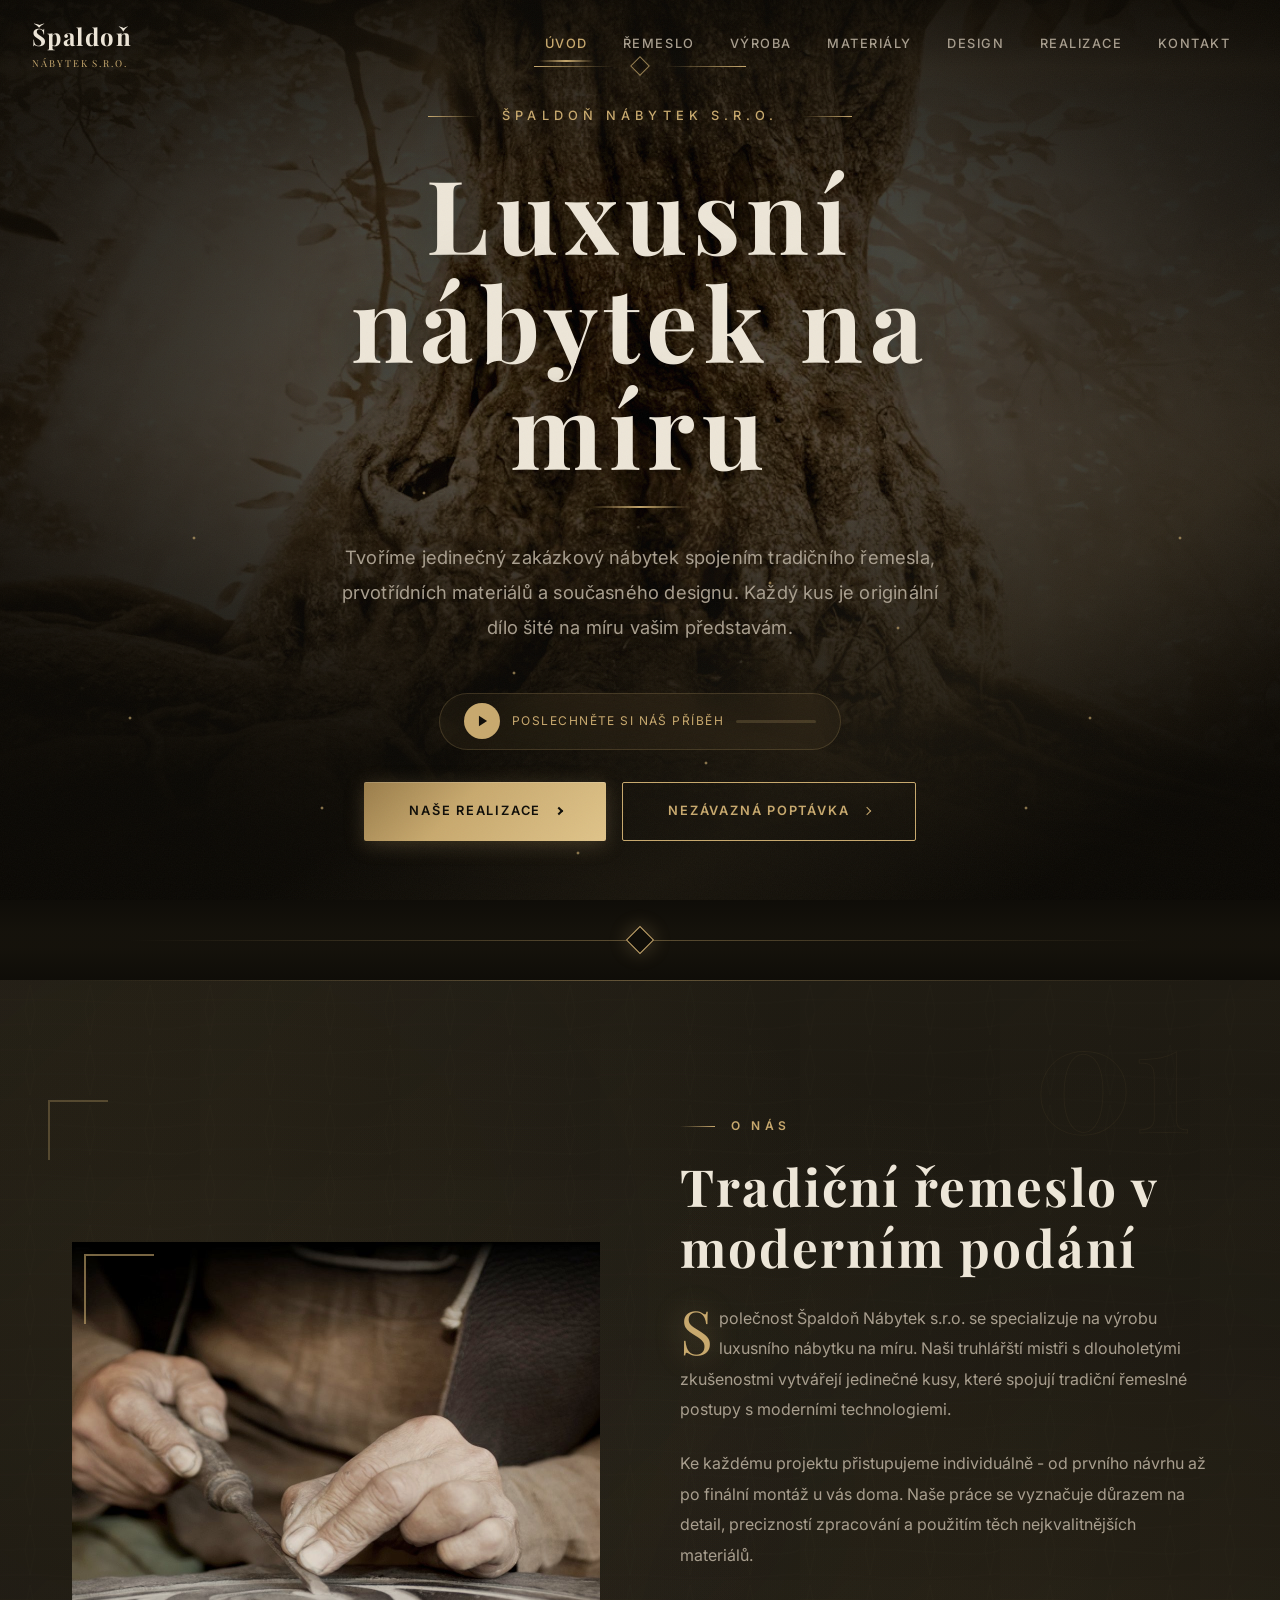
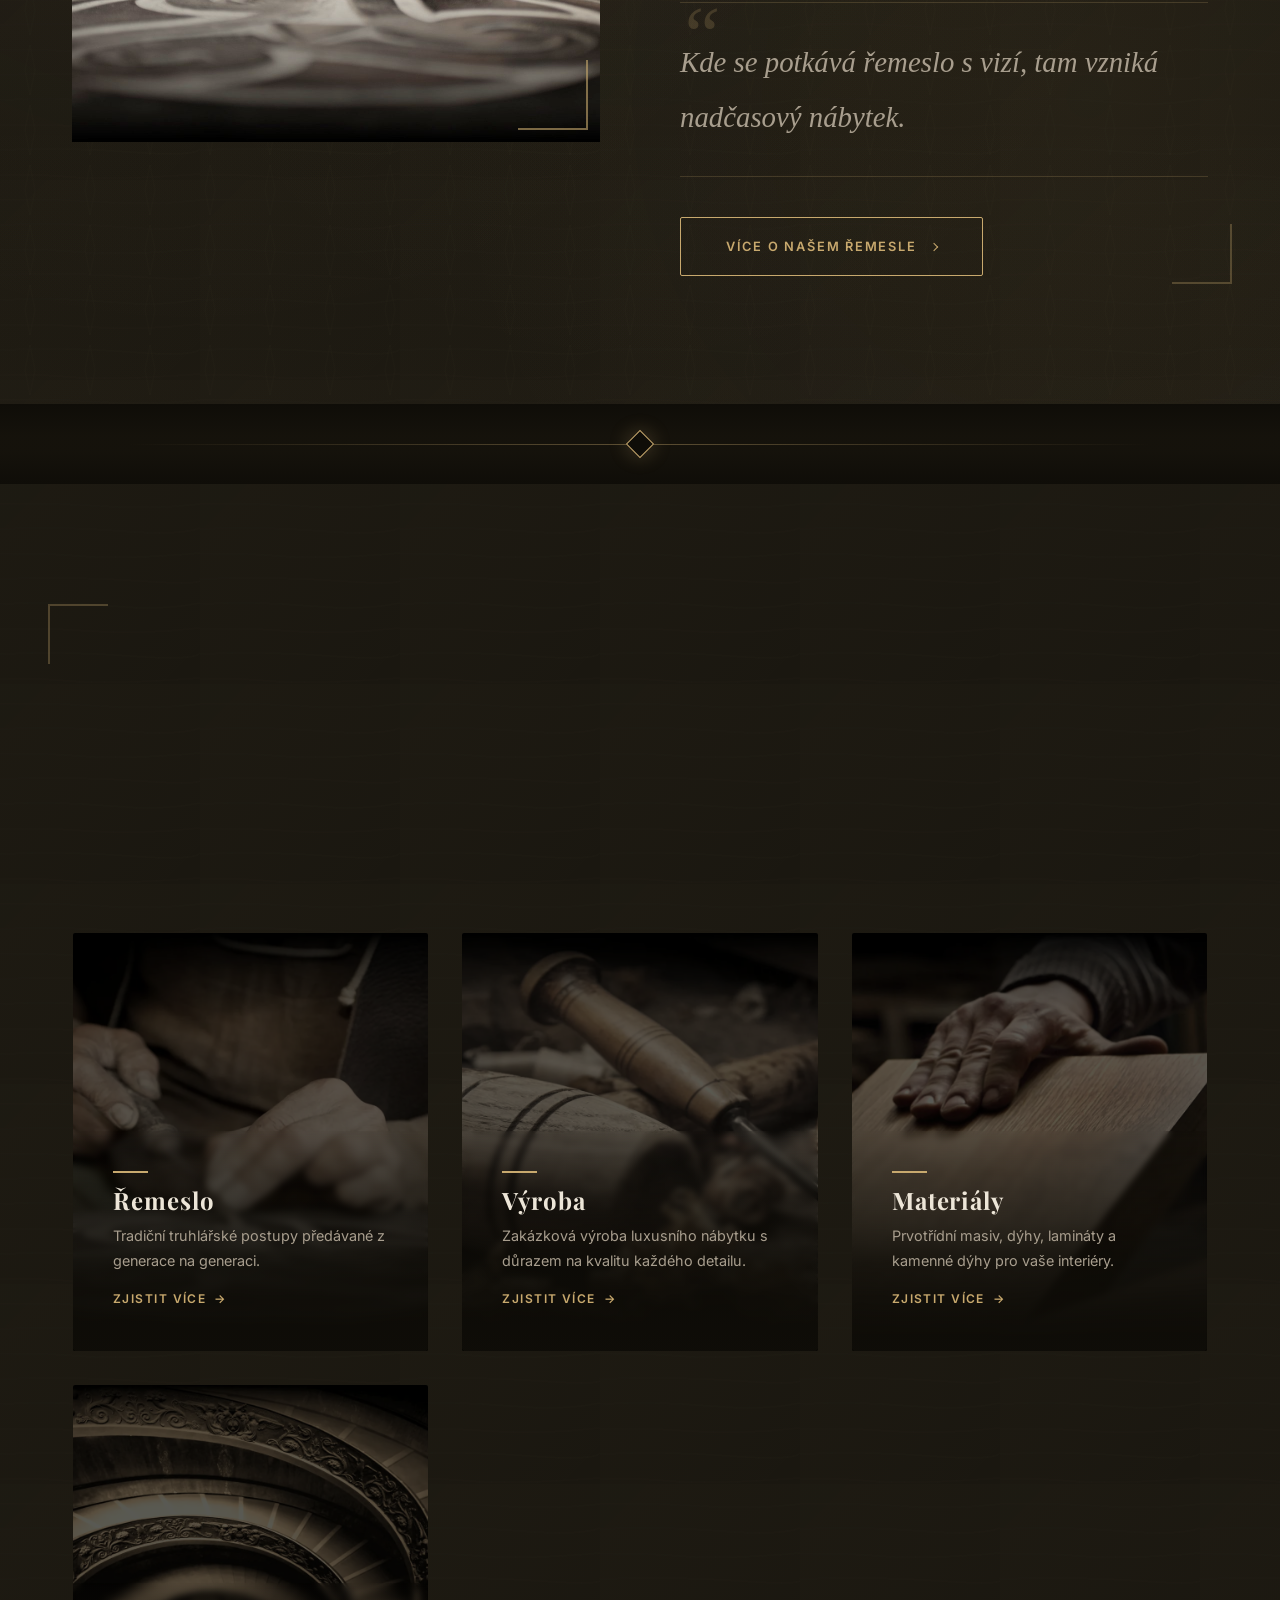
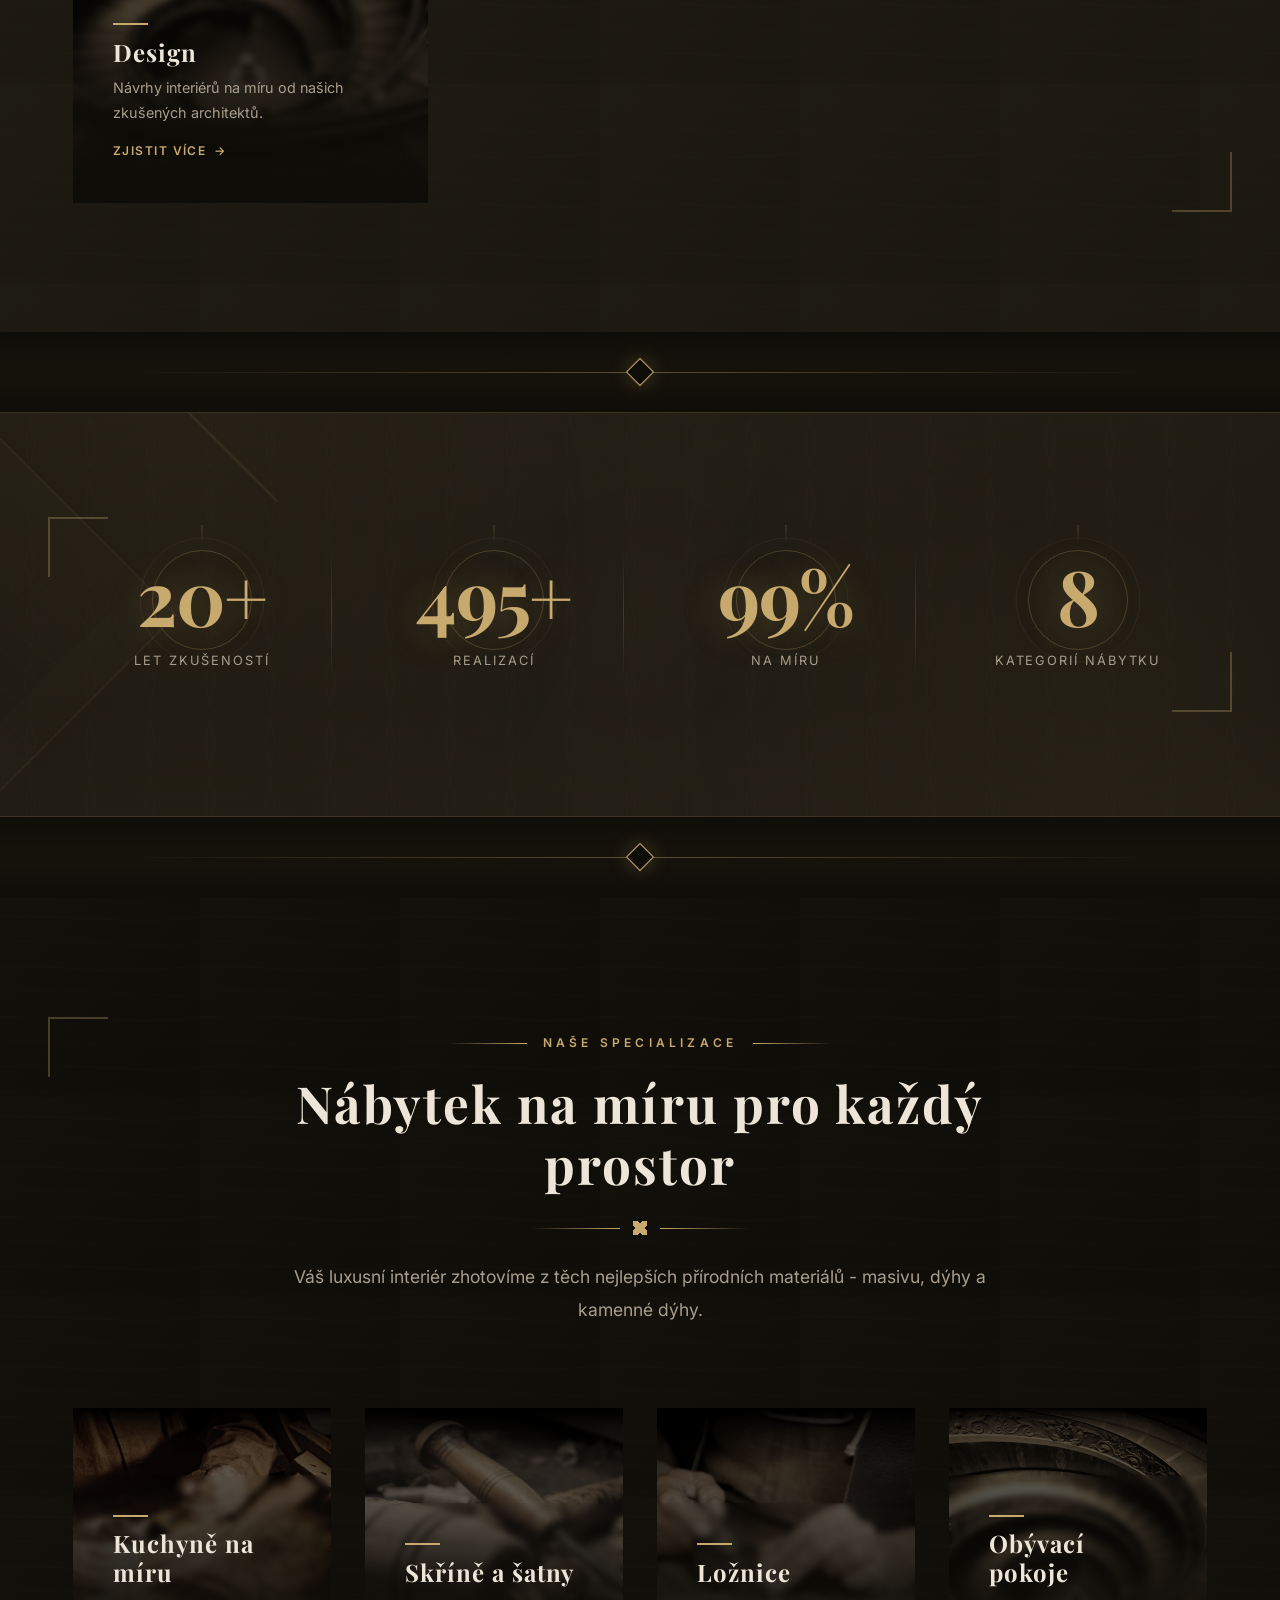
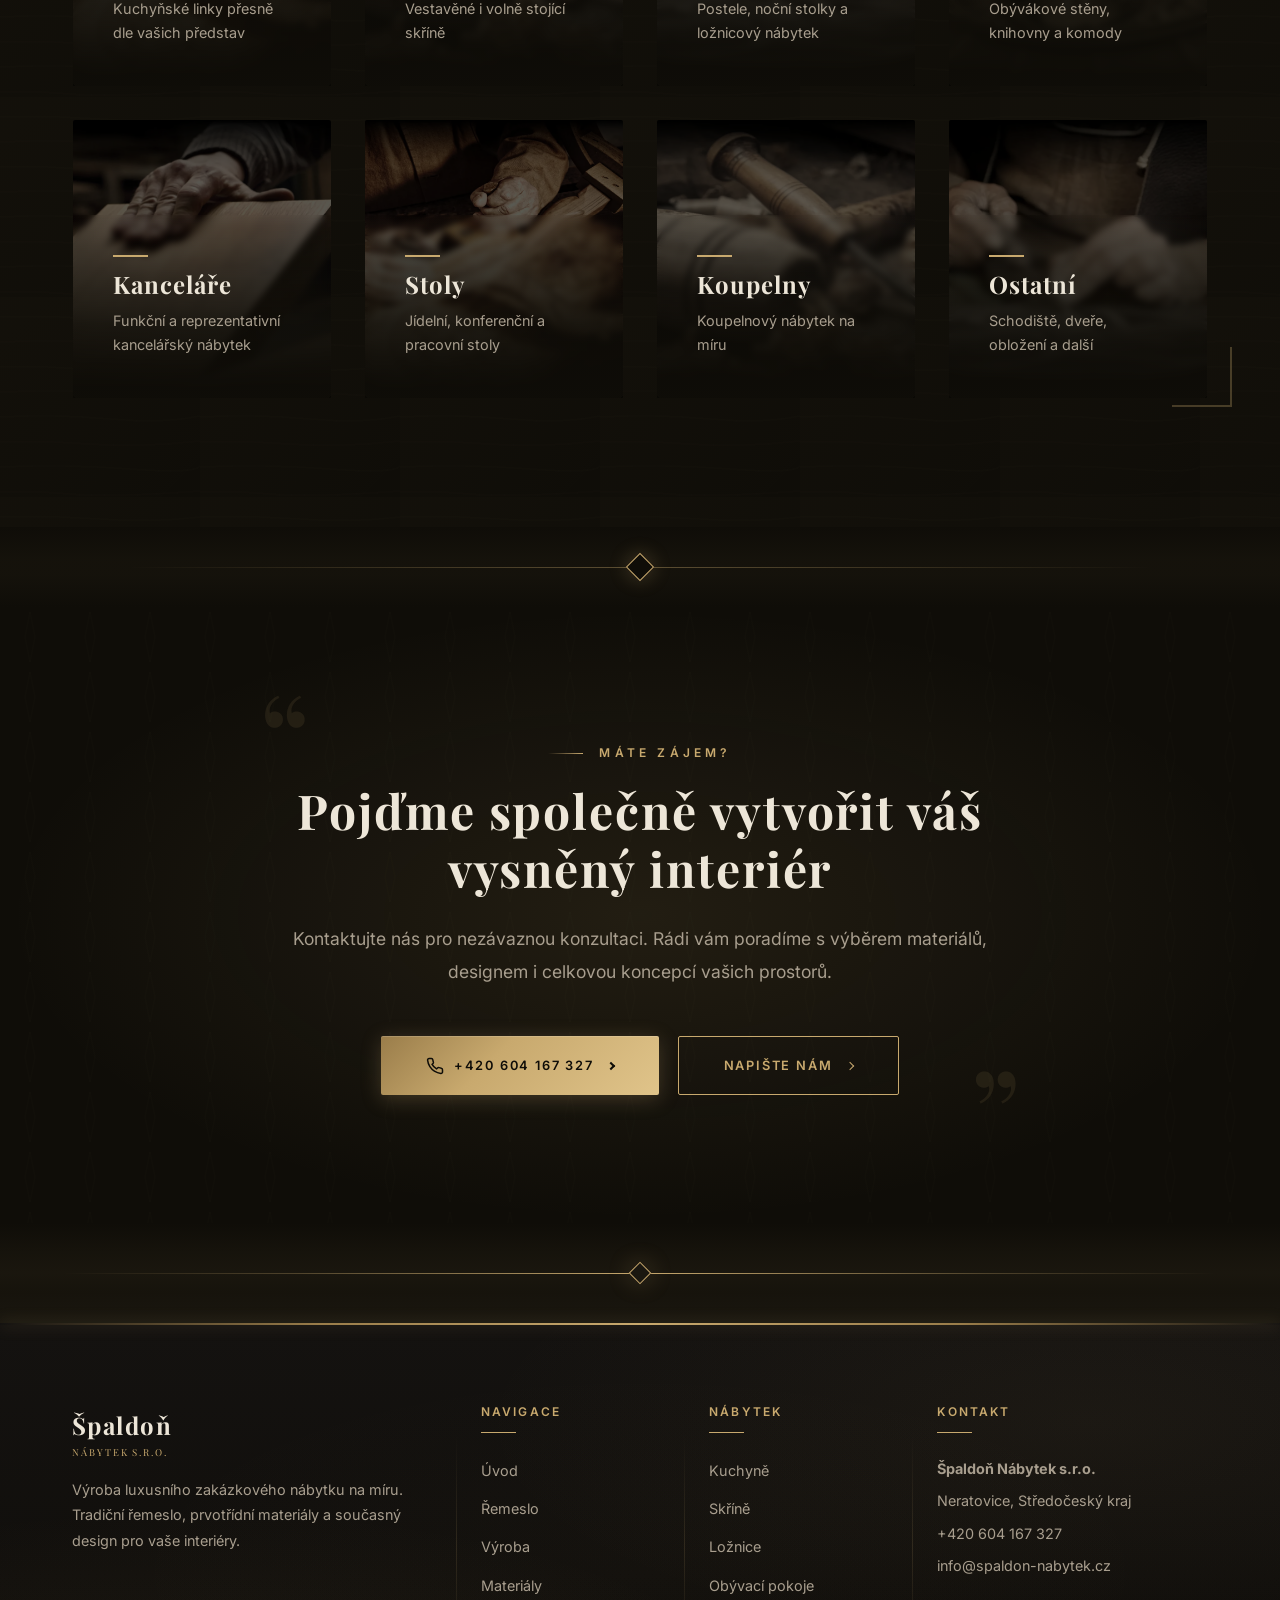
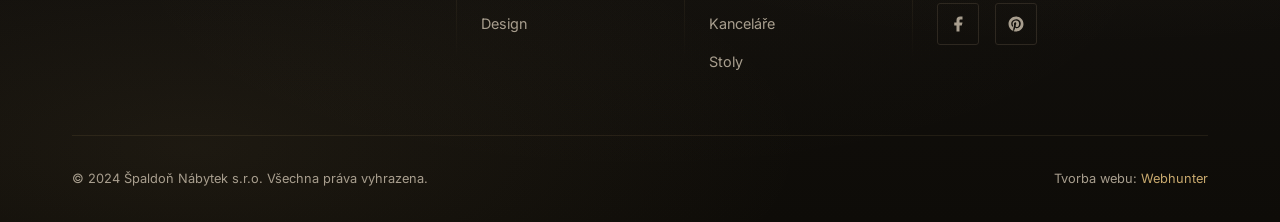
==== commit 37f7535e: "Premium luxury redesign - dramaticky bohatší vizuál HERO: Obří typografie (7rem), watermark písmeno " ====
--- a/index.html
+++ b/index.html
@@ -101,6 +101,7 @@
   <section class="hero">
     <div class="hero-bg" style="background-image: url('assets/images/uvod.jpg')"></div>
     <div class="hero-overlay"></div>
+    <div class="watermark">S</div>
     <div class="hero-particles">
       <span class="particle"></span>
       <span class="particle"></span>
@@ -144,9 +145,12 @@
     </div>
   </section>
 
+  <div class="separator-ornament"></div>
+
   <!-- O NÁS -->
   <section class="section">
     <div class="container">
+      <span class="section-number">01</span>
       <div class="about-grid">
         <div class="about-image fade-in-left">
           <img src="assets/images/remeslo.jpg" alt="Ruční práce truhlářských mistrů - detail řezbáření do dřeva" loading="lazy">
@@ -160,15 +164,19 @@
           <p>
             Ke každému projektu přistupujeme individuálně - od prvního návrhu až po finální montáž u vás doma. Naše práce se vyznačuje důrazem na detail, precizností zpracování a použitím těch nejkvalitnějších materiálů.
           </p>
+          <p class="pull-quote">Kde se potkává řemeslo s&nbsp;vizí, tam vzniká nadčasový nábytek.</p>
           <a href="remeslo.html" class="btn btn-outline" style="margin-top: 1rem;">Více o našem řemesle</a>
         </div>
       </div>
     </div>
   </section>
+
+  <div class="separator-ornament"></div>
 
   <!-- SLUŽBY -->
   <section class="section" style="background: var(--color-bg-light);">
     <div class="container">
+      <span class="section-number">02</span>
       <div class="section-header fade-in">
         <span class="section-label">Co nabízíme</span>
         <h2>Od návrhu až po realizaci</h2>
@@ -216,9 +224,12 @@
     </div>
   </section>
 
+  <div class="separator-ornament"></div>
+
   <!-- STATISTIKY -->
   <section class="section stats">
     <div class="container">
+      <span class="section-number">03</span>
       <div class="stats-grid">
         <div class="stat-item fade-in">
           <div class="stat-item-inner">
@@ -248,9 +259,12 @@
     </div>
   </section>
 
+  <div class="separator-ornament"></div>
+
   <!-- CO VYRÁBÍ -->
   <section class="section">
     <div class="container">
+      <span class="section-number">04</span>
       <div class="section-header fade-in">
         <span class="section-label">Naše specializace</span>
         <h2>Nábytek na míru pro každý prostor</h2>
@@ -318,6 +332,8 @@
       </div>
     </div>
   </section>
+
+  <div class="separator-ornament"></div>
 
   <!-- CTA -->
   <section class="cta">
@@ -337,6 +353,8 @@
     </div>
   </section>
 
+  <div class="footer-ornament-banner"></div>
+
   <!-- FOOTER -->
   <footer class="footer">
     <div class="container">
--- a/css/style.css
+++ b/css/style.css
@@ -1,3 +1,8 @@
+/* ================================================================
+   SPALDON NABYTEK - PREMIUM LUXURY DESIGN SYSTEM
+   A world-class furniture brand experience
+   ================================================================ */
+
 /* ===== RESET & BASE ===== */
 *, *::before, *::after {
   box-sizing: border-box;
@@ -6,21 +11,57 @@
 }
 
 :root {
-  --color-bg: #1a1710;
-  --color-bg-light: #2a2520;
-  --color-bg-card: #232018;
-  --color-text: #e8e0d4;
+  --color-bg: #0f0d08;
+  --color-bg-light: #1a1710;
+  --color-bg-card: #181510;
+  --color-text: #ede6d8;
   --color-text-muted: #a89e8e;
   --color-accent: #c8a96e;
-  --color-accent-light: #dfc08a;
+  --color-accent-light: #e0c48a;
   --color-accent-dark: #9a7d4a;
-  --color-border: #3d362a;
-  --color-overlay: rgba(20, 17, 10, 0.85);
+  --color-border: #2e2820;
+  --color-overlay: rgba(15, 13, 8, 0.88);
   --font-heading: 'Playfair Display', Georgia, 'Times New Roman', serif;
   --font-body: 'Inter', 'Segoe UI', Tahoma, Geneva, Verdana, sans-serif;
   --max-width: 1200px;
-  --transition: 0.3s ease;
+  --max-width-wide: 1400px;
+  --transition: 0.4s cubic-bezier(0.25, 0.46, 0.45, 0.94);
   --scroll-progress: 0;
+}
+
+/* ===== CUSTOM SCROLLBAR ===== */
+::-webkit-scrollbar {
+  width: 6px;
+}
+
+::-webkit-scrollbar-track {
+  background: var(--color-bg);
+}
+
+::-webkit-scrollbar-thumb {
+  background: linear-gradient(to bottom, var(--color-accent-dark), var(--color-accent));
+  border-radius: 3px;
+}
+
+::-webkit-scrollbar-thumb:hover {
+  background: var(--color-accent-light);
+}
+
+/* Firefox */
+html {
+  scrollbar-width: thin;
+  scrollbar-color: var(--color-accent-dark) var(--color-bg);
+}
+
+/* ===== SELECTION COLOR ===== */
+::selection {
+  background: rgba(200, 169, 110, 0.35);
+  color: var(--color-text);
+}
+
+::-moz-selection {
+  background: rgba(200, 169, 110, 0.35);
+  color: var(--color-text);
 }
 
 html {
@@ -45,7 +86,7 @@
   inset: 0;
   pointer-events: none;
   z-index: 9998;
-  opacity: 0.03;
+  opacity: 0.035;
   background-image: url("data:image/svg+xml,%3Csvg viewBox='0 0 256 256' xmlns='http://www.w3.org/2000/svg'%3E%3Cfilter id='noise'%3E%3CfeTurbulence type='fractalNoise' baseFrequency='0.85' numOctaves='4' stitchTiles='stitch'/%3E%3C/filter%3E%3Crect width='100%25' height='100%25' filter='url(%23noise)'/%3E%3C/svg%3E");
   background-repeat: repeat;
   background-size: 256px 256px;
@@ -58,10 +99,10 @@
   left: 0;
   width: calc(var(--scroll-progress) * 100%);
   height: 3px;
-  background: linear-gradient(90deg, var(--color-accent-dark), var(--color-accent), var(--color-accent-light));
+  background: linear-gradient(90deg, var(--color-accent-dark), var(--color-accent), var(--color-accent-light), var(--color-accent));
   z-index: 10000;
   transition: width 0.1s linear;
-  box-shadow: 0 0 10px rgba(200, 169, 110, 0.5), 0 0 5px rgba(200, 169, 110, 0.3);
+  box-shadow: 0 0 15px rgba(200, 169, 110, 0.6), 0 0 30px rgba(200, 169, 110, 0.3);
 }
 
 /* ===== KEYFRAME ANIMATIONS ===== */
@@ -71,8 +112,8 @@
 }
 
 @keyframes pulseGlow {
-  0%, 100% { box-shadow: 0 0 20px rgba(200, 169, 110, 0.1); }
-  50% { box-shadow: 0 0 40px rgba(200, 169, 110, 0.3), 0 0 60px rgba(200, 169, 110, 0.1); }
+  0%, 100% { box-shadow: 0 0 20px rgba(200, 169, 110, 0.15); }
+  50% { box-shadow: 0 0 50px rgba(200, 169, 110, 0.4), 0 0 80px rgba(200, 169, 110, 0.15); }
 }
 
 @keyframes shimmer {
@@ -102,7 +143,7 @@
 
 @keyframes statPulse {
   0%, 100% { box-shadow: 0 0 0 0 rgba(200, 169, 110, 0.2); }
-  50% { box-shadow: 0 0 30px 5px rgba(200, 169, 110, 0.15); }
+  50% { box-shadow: 0 0 40px 8px rgba(200, 169, 110, 0.2); }
 }
 
 @keyframes scanLine {
@@ -136,17 +177,136 @@
   100% { transform: translate(-50%, -50%) rotate(360deg); }
 }
 
-/* ===== WOOD GRAIN TEXTURE (SVG-based) ===== */
-/* Used as background pattern for sections */
-
-/* ===== DECORATIVE BACKGROUNDS ===== */
-/* Subtle art-deco pattern for light sections */
-.section[style*="bg-light"],
-.section:nth-child(even) {
-  position: relative;
-}
-
-/* Ornamental corner flourishes */
+@keyframes diagonalSweep {
+  0% { transform: translate(-100%, 100%) rotate(-35deg); }
+  100% { transform: translate(200%, -100%) rotate(-35deg); }
+}
+
+@keyframes watermarkFloat {
+  0%, 100% { transform: translate(-50%, -50%) scale(1); opacity: 0.03; }
+  50% { transform: translate(-50%, -50%) scale(1.02); opacity: 0.05; }
+}
+
+@keyframes borderGlow {
+  0%, 100% { opacity: 0.3; }
+  50% { opacity: 0.6; }
+}
+
+/* ===== WATERMARK ===== */
+.watermark {
+  position: absolute;
+  top: 50%;
+  left: 50%;
+  transform: translate(-50%, -50%);
+  font-family: var(--font-heading);
+  font-size: 30vw;
+  font-weight: 700;
+  color: rgba(200, 169, 110, 0.03);
+  pointer-events: none;
+  z-index: 1;
+  line-height: 1;
+  user-select: none;
+  animation: watermarkFloat 12s ease-in-out infinite;
+}
+
+/* ===== SECTION NUMBERS ===== */
+.section-number {
+  position: absolute;
+  top: 2rem;
+  right: 3rem;
+  font-family: var(--font-heading);
+  font-size: clamp(6rem, 12vw, 12rem);
+  font-weight: 700;
+  color: transparent;
+  -webkit-text-stroke: 1px rgba(200, 169, 110, 0.06);
+  line-height: 1;
+  pointer-events: none;
+  z-index: 0;
+  user-select: none;
+  transition: transform 0.1s linear;
+}
+
+/* ===== SEPARATOR ORNAMENT ===== */
+.separator-ornament {
+  position: relative;
+  width: 100%;
+  height: 80px;
+  display: flex;
+  align-items: center;
+  justify-content: center;
+  overflow: hidden;
+  background: linear-gradient(
+    to bottom,
+    var(--color-bg) 0%,
+    rgba(200, 169, 110, 0.03) 40%,
+    rgba(200, 169, 110, 0.03) 60%,
+    var(--color-bg) 100%
+  );
+}
+
+.separator-ornament::before {
+  content: '';
+  position: absolute;
+  left: 10%;
+  right: 10%;
+  top: 50%;
+  height: 1px;
+  background: linear-gradient(to right, transparent, rgba(200, 169, 110, 0.4), transparent);
+}
+
+.separator-ornament::after {
+  content: '';
+  position: relative;
+  width: 20px;
+  height: 20px;
+  border: 1.5px solid var(--color-accent);
+  transform: rotate(45deg);
+  background: var(--color-bg);
+  z-index: 1;
+  box-shadow: 0 0 20px rgba(200, 169, 110, 0.3);
+}
+
+/* ===== GOLD FRAME ===== */
+.gold-frame {
+  position: relative;
+  border: 1px solid rgba(200, 169, 110, 0.15);
+  padding: 4px;
+}
+
+.gold-frame::before,
+.gold-frame::after {
+  content: '';
+  position: absolute;
+  width: 40px;
+  height: 40px;
+  border-color: var(--color-accent);
+  border-style: solid;
+  opacity: 0.4;
+  pointer-events: none;
+  z-index: 3;
+  transition: all 0.5s ease;
+}
+
+.gold-frame::before {
+  top: -4px;
+  left: -4px;
+  border-width: 2px 0 0 2px;
+}
+
+.gold-frame::after {
+  bottom: -4px;
+  right: -4px;
+  border-width: 0 2px 2px 0;
+}
+
+.gold-frame:hover::before,
+.gold-frame:hover::after {
+  width: 60px;
+  height: 60px;
+  opacity: 0.7;
+}
+
+/* ===== ORNAMENT FRAME ON SECTIONS ===== */
 .ornament-frame {
   position: relative;
 }
@@ -155,11 +315,11 @@
 .ornament-frame::after {
   content: '';
   position: absolute;
-  width: 60px;
-  height: 60px;
+  width: 80px;
+  height: 80px;
   border-color: var(--color-accent);
   border-style: solid;
-  opacity: 0.2;
+  opacity: 0.35;
   pointer-events: none;
 }
 
@@ -191,22 +351,35 @@
   color: var(--color-accent-light);
 }
 
+/* ===== TYPOGRAPHY - BOLD & LUXURIOUS ===== */
 h1, h2, h3, h4 {
   font-family: var(--font-heading);
   font-weight: 700;
-  line-height: 1.3;
+  line-height: 1.2;
   color: var(--color-text);
-}
-
-h1 { font-size: clamp(2rem, 5vw, 3.5rem); }
-h2 { font-size: clamp(1.6rem, 4vw, 2.5rem); }
-h3 { font-size: clamp(1.2rem, 3vw, 1.6rem); }
+  letter-spacing: 0.03em;
+}
+
+h1 {
+  font-size: clamp(2.8rem, 7vw, 5rem);
+  letter-spacing: 0.05em;
+}
+
+h2 {
+  font-size: clamp(2rem, 5vw, 3.2rem);
+  letter-spacing: 0.04em;
+}
+
+h3 {
+  font-size: clamp(1.3rem, 3vw, 1.8rem);
+  letter-spacing: 0.03em;
+}
 
 .container {
   width: 100%;
   max-width: var(--max-width);
   margin: 0 auto;
-  padding: 0 1.5rem;
+  padding: 0 2rem;
 }
 
 /* ===== HEADER & NAVIGATION ===== */
@@ -221,17 +394,17 @@
 }
 
 .header.scrolled {
-  background: rgba(26, 23, 16, 0.97);
-  box-shadow: 0 2px 20px rgba(0, 0, 0, 0.4);
-  backdrop-filter: blur(10px);
+  background: rgba(15, 13, 8, 0.97);
+  box-shadow: 0 2px 30px rgba(0, 0, 0, 0.5), 0 1px 0 rgba(200, 169, 110, 0.1);
+  backdrop-filter: blur(15px);
 }
 
 .header-inner {
   display: flex;
   align-items: center;
   justify-content: space-between;
-  padding: 1rem 1.5rem;
-  max-width: var(--max-width);
+  padding: 1rem 2rem;
+  max-width: var(--max-width-wide);
   margin: 0 auto;
 }
 
@@ -245,16 +418,16 @@
 
 .logo-text {
   font-family: var(--font-heading);
-  font-size: 1.4rem;
+  font-size: 1.5rem;
   font-weight: 700;
-  letter-spacing: 0.02em;
+  letter-spacing: 0.06em;
 }
 
 .logo-text span {
   display: block;
-  font-size: 0.65rem;
+  font-size: 0.6rem;
   font-weight: 400;
-  letter-spacing: 0.15em;
+  letter-spacing: 0.2em;
   text-transform: uppercase;
   color: var(--color-accent);
   margin-top: -2px;
@@ -267,12 +440,12 @@
 }
 
 .nav a {
-  color: var(--color-text);
-  font-size: 0.85rem;
+  color: var(--color-text-muted);
+  font-size: 0.8rem;
   font-weight: 500;
-  letter-spacing: 0.05em;
+  letter-spacing: 0.12em;
   text-transform: uppercase;
-  padding: 0.5rem 1rem;
+  padding: 0.5rem 1.1rem;
   position: relative;
   transition: color var(--transition);
 }
@@ -285,7 +458,7 @@
   transform: translateX(-50%);
   width: 0;
   height: 2px;
-  background: var(--color-accent);
+  background: linear-gradient(90deg, transparent, var(--color-accent), transparent);
   transition: width var(--transition);
 }
 
@@ -296,7 +469,7 @@
 
 .nav a:hover::after,
 .nav a.active::after {
-  width: 60%;
+  width: 70%;
 }
 
 .nav-toggle {
@@ -329,11 +502,11 @@
   transform: rotate(-45deg) translate(5px, -5px);
 }
 
-/* ===== HERO SECTION ===== */
+/* ===== HERO SECTION - EPIC ===== */
 .hero {
   position: relative;
   height: 100vh;
-  min-height: 600px;
+  min-height: 700px;
   display: flex;
   align-items: center;
   justify-content: center;
@@ -348,9 +521,9 @@
   background-position: center;
   background-repeat: no-repeat;
   background-attachment: fixed;
-  filter: sepia(0.3) brightness(0.5);
+  filter: sepia(0.3) brightness(0.4) contrast(1.1);
   transform: scale(1.05);
-  transition: transform 8s ease;
+  transition: transform 10s ease;
 }
 
 .hero:hover .hero-bg {
@@ -364,30 +537,51 @@
   background:
     radial-gradient(
       ellipse at center,
-      transparent 30%,
-      rgba(10, 8, 4, 0.4) 60%,
-      rgba(10, 8, 4, 0.8) 100%
+      transparent 20%,
+      rgba(10, 8, 4, 0.3) 45%,
+      rgba(10, 8, 4, 0.7) 75%,
+      rgba(10, 8, 4, 0.95) 100%
     ),
     linear-gradient(
       to bottom,
-      rgba(26, 23, 16, 0.2) 0%,
-      rgba(26, 23, 16, 0.1) 20%,
-      rgba(26, 23, 16, 0.3) 50%,
-      rgba(26, 23, 16, 0.7) 80%,
-      rgba(26, 23, 16, 0.98) 100%
-    ),
-    url("data:image/svg+xml,%3Csvg width='100' height='100' viewBox='0 0 100 100' xmlns='http://www.w3.org/2000/svg'%3E%3Cpath d='M50 0 L55 45 L100 50 L55 55 L50 100 L45 55 L0 50 L45 45 Z' fill='%23c8a96e' opacity='0.015'/%3E%3C/svg%3E");
-  background-size: 100% 100%, 100% 100%, 120px 120px;
-}
-
-/* Animated scan line / light sweep effect on hero */
+      rgba(15, 13, 8, 0.3) 0%,
+      rgba(15, 13, 8, 0.05) 20%,
+      rgba(15, 13, 8, 0.2) 50%,
+      rgba(15, 13, 8, 0.8) 85%,
+      rgba(15, 13, 8, 0.99) 100%
+    );
+}
+
+/* Diagonal light sweep across hero */
 .hero-overlay::before {
+  content: '';
+  position: absolute;
+  top: 0;
+  left: 0;
+  width: 200%;
+  height: 100%;
+  background: linear-gradient(
+    -35deg,
+    transparent 0%,
+    transparent 40%,
+    rgba(200, 169, 110, 0.04) 45%,
+    rgba(200, 169, 110, 0.07) 50%,
+    rgba(200, 169, 110, 0.04) 55%,
+    transparent 60%,
+    transparent 100%
+  );
+  animation: diagonalSweep 12s ease-in-out infinite;
+  pointer-events: none;
+}
+
+/* Secondary scan line */
+.hero-overlay::after {
   content: '';
   position: absolute;
   top: -5%;
   left: 0;
   width: 100%;
-  height: 30%;
+  height: 25%;
   background: linear-gradient(
     to bottom,
     transparent 0%,
@@ -396,7 +590,7 @@
     rgba(200, 169, 110, 0.02) 60%,
     transparent 100%
   );
-  animation: scanLine 8s linear infinite;
+  animation: scanLine 10s linear infinite;
   pointer-events: none;
 }
 
@@ -435,25 +629,25 @@
   position: relative;
   display: flex;
   justify-content: center;
-  margin-bottom: 1.5rem;
+  margin-bottom: 2rem;
   z-index: 2;
 }
 
 .hero-ornament .ornament-diamond {
-  width: 12px;
-  height: 12px;
+  width: 14px;
+  height: 14px;
   border: 1.5px solid var(--color-accent);
   transform: rotate(45deg);
-  opacity: 0.6;
+  opacity: 0.7;
   animation: pulseGlow 4s ease-in-out infinite;
 }
 
 .hero-ornament .ornament-line {
-  width: 60px;
+  width: 80px;
   height: 1px;
   background: linear-gradient(to var(--dir, right), var(--color-accent), transparent);
   align-self: center;
-  margin: 0 1rem;
+  margin: 0 1.2rem;
 }
 
 .hero-ornament .ornament-line:first-child { --dir: right; }
@@ -462,28 +656,28 @@
 .hero-content {
   position: relative;
   z-index: 2;
-  max-width: 800px;
+  max-width: 900px;
   padding: 0 2rem;
 }
 
 .hero-subtitle {
   font-family: var(--font-body);
-  font-size: 0.85rem;
+  font-size: 0.8rem;
   font-weight: 500;
-  letter-spacing: 0.3em;
+  letter-spacing: 0.4em;
   text-transform: uppercase;
   color: var(--color-accent);
-  margin-bottom: 1.5rem;
+  margin-bottom: 2rem;
   display: flex;
   align-items: center;
   justify-content: center;
-  gap: 1.2rem;
+  gap: 1.5rem;
 }
 
 .hero-subtitle::before,
 .hero-subtitle::after {
   content: '';
-  width: 40px;
+  width: 50px;
   height: 1px;
   background: linear-gradient(to var(--dir, right), var(--color-accent), transparent);
 }
@@ -492,26 +686,29 @@
 .hero-subtitle::after { --dir: left; }
 
 .hero h1 {
-  margin-bottom: 1.5rem;
-  font-size: clamp(2.2rem, 6vw, 4rem);
-  text-shadow: 0 2px 40px rgba(0, 0, 0, 0.5), 0 0 80px rgba(200, 169, 110, 0.1);
+  margin-bottom: 2rem;
+  font-size: clamp(3rem, 8vw, 7rem);
+  letter-spacing: 0.06em;
+  text-shadow: 0 2px 60px rgba(0, 0, 0, 0.6), 0 0 120px rgba(200, 169, 110, 0.12);
+  line-height: 1.05;
 }
 
 .hero h1::after {
   content: '';
   display: block;
-  width: 80px;
+  width: 100px;
   height: 2px;
   background: linear-gradient(to right, transparent, var(--color-accent), transparent);
-  margin: 1rem auto 0;
+  margin: 1.5rem auto 0;
 }
 
 .hero-description {
-  font-size: 1.1rem;
+  font-size: 1.15rem;
   color: var(--color-text-muted);
-  max-width: 600px;
-  margin: 0 auto 2.5rem;
-  line-height: 1.8;
+  max-width: 620px;
+  margin: 0 auto 3rem;
+  line-height: 1.9;
+  letter-spacing: 0.01em;
 }
 
 /* ===== AUDIO PLAYER ===== */
@@ -519,20 +716,20 @@
   display: inline-flex;
   align-items: center;
   gap: 0.75rem;
-  background: rgba(200, 169, 110, 0.08);
-  border: 1px solid rgba(200, 169, 110, 0.25);
+  background: rgba(200, 169, 110, 0.06);
+  border: 1px solid rgba(200, 169, 110, 0.2);
   border-radius: 50px;
   padding: 0.6rem 1.5rem;
   cursor: pointer;
   transition: all var(--transition);
   margin-bottom: 2rem;
-  backdrop-filter: blur(10px);
+  backdrop-filter: blur(15px);
 }
 
 .audio-player:hover {
-  background: rgba(200, 169, 110, 0.15);
+  background: rgba(200, 169, 110, 0.12);
   border-color: var(--color-accent);
-  box-shadow: 0 0 20px rgba(200, 169, 110, 0.15);
+  box-shadow: 0 0 30px rgba(200, 169, 110, 0.2);
 }
 
 .audio-player .play-icon {
@@ -549,7 +746,7 @@
 
 .audio-player:hover .play-icon {
   background: var(--color-accent-light);
-  box-shadow: 0 0 15px rgba(200, 169, 110, 0.4);
+  box-shadow: 0 0 20px rgba(200, 169, 110, 0.5);
 }
 
 .audio-player .play-icon svg {
@@ -573,8 +770,8 @@
 }
 
 .audio-player-text {
-  font-size: 0.8rem;
-  letter-spacing: 0.1em;
+  font-size: 0.75rem;
+  letter-spacing: 0.12em;
   text-transform: uppercase;
   color: var(--color-accent);
 }
@@ -595,19 +792,19 @@
   transition: width 0.1s linear;
 }
 
-/* ===== BUTTONS ===== */
+/* ===== BUTTONS - PREMIUM ===== */
 .btn {
   display: inline-flex;
   align-items: center;
-  gap: 0.5rem;
-  padding: 0.9rem 2.2rem;
+  gap: 0.6rem;
+  padding: 1.1rem 2.8rem;
   font-family: var(--font-body);
-  font-size: 0.85rem;
+  font-size: 0.8rem;
   font-weight: 600;
-  letter-spacing: 0.1em;
+  letter-spacing: 0.14em;
   text-transform: uppercase;
   border: none;
-  border-radius: 3px;
+  border-radius: 2px;
   cursor: pointer;
   transition: all var(--transition);
   text-decoration: none;
@@ -616,9 +813,9 @@
 }
 
 .btn-primary {
-  background: linear-gradient(135deg, var(--color-accent-dark), var(--color-accent), var(--color-accent-light));
+  background: linear-gradient(135deg, var(--color-accent-dark), var(--color-accent) 40%, var(--color-accent-light));
   color: var(--color-bg);
-  box-shadow: 0 4px 15px rgba(200, 169, 110, 0.2);
+  box-shadow: 0 4px 20px rgba(200, 169, 110, 0.25), inset 0 1px 0 rgba(255, 255, 255, 0.15);
 }
 
 /* Animated shimmer on primary buttons */
@@ -632,24 +829,41 @@
   background: linear-gradient(
     90deg,
     transparent,
-    rgba(255, 255, 255, 0.25),
+    rgba(255, 255, 255, 0.3),
     transparent
   );
   transition: none;
-  animation: shimmer 4s ease-in-out infinite;
+  animation: shimmer 3.5s ease-in-out infinite;
+}
+
+/* Arrow chevron on primary buttons */
+.btn-primary::after {
+  content: '';
+  display: inline-block;
+  width: 6px;
+  height: 6px;
+  border-right: 2px solid var(--color-bg);
+  border-bottom: 2px solid var(--color-bg);
+  transform: rotate(-45deg);
+  margin-left: 0.3rem;
+  transition: transform var(--transition);
 }
 
 .btn-primary:hover {
   background: linear-gradient(135deg, var(--color-accent), var(--color-accent-light), #efd4a0);
   color: var(--color-bg);
-  transform: translateY(-2px);
-  box-shadow: 0 8px 30px rgba(200, 169, 110, 0.4), 0 0 20px rgba(200, 169, 110, 0.2);
+  transform: translateY(-3px);
+  box-shadow: 0 10px 40px rgba(200, 169, 110, 0.45), 0 0 25px rgba(200, 169, 110, 0.2), inset 0 1px 0 rgba(255, 255, 255, 0.2);
+}
+
+.btn-primary:hover::after {
+  transform: rotate(-45deg) translate(2px, 2px);
 }
 
 .btn-outline {
   background: transparent;
   color: var(--color-accent);
-  border: 1px solid var(--color-accent);
+  border: 1.5px solid var(--color-accent);
 }
 
 .btn-outline::before {
@@ -659,29 +873,47 @@
   left: 0;
   width: 0;
   height: 100%;
-  background: var(--color-accent);
-  transition: width 0.4s ease;
+  background: linear-gradient(135deg, var(--color-accent-dark), var(--color-accent));
+  transition: width 0.5s cubic-bezier(0.25, 0.46, 0.45, 0.94);
   z-index: -1;
+}
+
+/* Arrow chevron on outline buttons */
+.btn-outline::after {
+  content: '';
+  display: inline-block;
+  width: 6px;
+  height: 6px;
+  border-right: 1.5px solid var(--color-accent);
+  border-bottom: 1.5px solid var(--color-accent);
+  transform: rotate(-45deg);
+  margin-left: 0.3rem;
+  transition: all var(--transition);
 }
 
 .btn-outline:hover {
   color: var(--color-bg);
-  transform: translateY(-2px);
-  box-shadow: 0 8px 25px rgba(200, 169, 110, 0.25);
+  transform: translateY(-3px);
+  box-shadow: 0 10px 35px rgba(200, 169, 110, 0.3);
 }
 
 .btn-outline:hover::before {
   width: 100%;
 }
 
+.btn-outline:hover::after {
+  border-color: var(--color-bg);
+  transform: rotate(-45deg) translate(2px, 2px);
+}
+
 /* ===== SECTIONS ===== */
 .section {
-  padding: 6rem 0;
+  padding: 8rem 0;
   position: relative;
   overflow: hidden;
 }
 
-/* Wood grain texture for all sections (using layered SVG) */
+/* Wood grain texture for all sections */
 .section::before {
   content: '';
   position: absolute;
@@ -693,25 +925,50 @@
   z-index: 0;
 }
 
-/* Decorative corner ornaments on sections */
 .section > .container {
   position: relative;
   z-index: 1;
 }
 
-/* Decorative pattern for alternating sections */
+/* Alternating sections - richer layered backgrounds */
 .section:nth-of-type(even) {
   background-color: var(--color-bg-light);
   background-image:
-    radial-gradient(circle at 20% 50%, rgba(200, 169, 110, 0.04) 0%, transparent 50%),
-    radial-gradient(circle at 80% 50%, rgba(200, 169, 110, 0.04) 0%, transparent 50%),
-    radial-gradient(circle at 50% 20%, rgba(200, 169, 110, 0.02) 0%, transparent 40%),
-    linear-gradient(135deg, rgba(200, 169, 110, 0.01) 25%, transparent 25%, transparent 50%, rgba(200, 169, 110, 0.01) 50%, rgba(200, 169, 110, 0.01) 75%, transparent 75%),
-    url("data:image/svg+xml,%3Csvg width='60' height='60' viewBox='0 0 60 60' xmlns='http://www.w3.org/2000/svg'%3E%3Cpath d='M30 5 L35 30 L30 55 L25 30 Z' fill='none' stroke='%23c8a96e' stroke-width='0.3' opacity='0.06'/%3E%3C/svg%3E");
-  background-size: 100% 100%, 100% 100%, 100% 100%, 40px 40px, 60px 60px;
-}
-
-/* Decorative top/bottom borders with fade */
+    radial-gradient(circle at 15% 30%, rgba(200, 169, 110, 0.06) 0%, transparent 50%),
+    radial-gradient(circle at 85% 70%, rgba(200, 169, 110, 0.06) 0%, transparent 50%),
+    radial-gradient(circle at 50% 50%, rgba(200, 169, 110, 0.03) 0%, transparent 60%),
+    linear-gradient(180deg, rgba(200, 169, 110, 0.015) 0%, transparent 30%, transparent 70%, rgba(200, 169, 110, 0.015) 100%),
+    url("data:image/svg+xml,%3Csvg width='60' height='60' viewBox='0 0 60 60' xmlns='http://www.w3.org/2000/svg'%3E%3Cpath d='M30 5 L35 30 L30 55 L25 30 Z' fill='none' stroke='%23c8a96e' stroke-width='0.3' opacity='0.05'/%3E%3C/svg%3E");
+  background-size: 100% 100%, 100% 100%, 100% 100%, 100% 100%, 60px 60px;
+}
+
+/* Gold ornamental corner accents on sections */
+.section > .container::before,
+.section > .container::after {
+  content: '';
+  position: absolute;
+  width: 60px;
+  height: 60px;
+  border-color: var(--color-accent);
+  border-style: solid;
+  opacity: 0.3;
+  pointer-events: none;
+  z-index: 2;
+}
+
+.section > .container::before {
+  top: -0.5rem;
+  left: 0.5rem;
+  border-width: 2px 0 0 2px;
+}
+
+.section > .container::after {
+  bottom: -0.5rem;
+  right: 0.5rem;
+  border-width: 0 2px 2px 0;
+}
+
+/* Decorative top border fade */
 .section:nth-of-type(even)::after {
   content: '';
   position: absolute;
@@ -719,22 +976,21 @@
   left: 5%;
   right: 5%;
   height: 1px;
-  background: linear-gradient(to right, transparent, rgba(200, 169, 110, 0.35), transparent);
+  background: linear-gradient(to right, transparent, rgba(200, 169, 110, 0.4), transparent);
   z-index: 1;
 }
 
-/* Section reveal gold accent line */
 .section-gold-line {
   position: absolute;
   bottom: 0;
   left: 5%;
   right: 5%;
   height: 1px;
-  background: linear-gradient(to right, transparent, rgba(200, 169, 110, 0.35), transparent);
+  background: linear-gradient(to right, transparent, rgba(200, 169, 110, 0.4), transparent);
   z-index: 1;
 }
 
-/* Section reveal animation: animated gold line */
+/* Section reveal animation */
 .section.visible .section-header .divider::before,
 .section.visible .section-header .divider::after {
   animation: fadeInGoldLine 1s ease forwards;
@@ -742,27 +998,27 @@
 
 .section-header {
   text-align: center;
-  max-width: 700px;
-  margin: 0 auto 4rem;
+  max-width: 750px;
+  margin: 0 auto 5rem;
 }
 
 .section-label {
   font-size: 0.75rem;
   font-weight: 600;
-  letter-spacing: 0.3em;
+  letter-spacing: 0.35em;
   text-transform: uppercase;
   color: var(--color-accent);
-  margin-bottom: 1rem;
+  margin-bottom: 1.2rem;
   display: inline-flex;
   align-items: center;
-  gap: 0.8rem;
+  gap: 1rem;
 }
 
 .section-label::before {
   content: '';
-  width: 24px;
+  width: 35px;
   height: 1px;
-  background: var(--color-accent);
+  background: linear-gradient(to right, transparent, var(--color-accent));
 }
 
 .section-header .section-label {
@@ -771,9 +1027,9 @@
 
 .section-header .section-label::after {
   content: '';
-  width: 24px;
+  width: 35px;
   height: 1px;
-  background: var(--color-accent);
+  background: linear-gradient(to left, transparent, var(--color-accent));
 }
 
 .section-header h2 {
@@ -782,14 +1038,14 @@
 
 .section-header p {
   color: var(--color-text-muted);
-  font-size: 1.05rem;
-  line-height: 1.8;
-}
-
-/* Decorative diamond separator - enhanced with dual lines */
+  font-size: 1.1rem;
+  line-height: 1.9;
+}
+
+/* Decorative diamond separator */
 .divider {
-  width: 200px;
-  height: 14px;
+  width: 220px;
+  height: 16px;
   margin: 1.5rem auto;
   position: relative;
   display: block;
@@ -801,7 +1057,7 @@
   position: absolute;
   left: 0;
   top: 50%;
-  width: calc(50% - 18px);
+  width: calc(50% - 20px);
   height: 1px;
   background: linear-gradient(to right, transparent, var(--color-accent));
 }
@@ -811,7 +1067,7 @@
   position: absolute;
   right: 0;
   top: 50%;
-  width: calc(50% - 18px);
+  width: calc(50% - 20px);
   height: 1px;
   background: linear-gradient(to left, transparent, var(--color-accent));
 }
@@ -821,7 +1077,7 @@
   background:
     linear-gradient(45deg, transparent 35%, var(--color-accent) 35%, var(--color-accent) 65%, transparent 65%),
     linear-gradient(-45deg, transparent 35%, var(--color-accent) 35%, var(--color-accent) 65%, transparent 65%);
-  background-size: 12px 12px;
+  background-size: 14px 14px;
   background-position: center;
   background-repeat: no-repeat;
 }
@@ -830,81 +1086,107 @@
 .about-content > p:first-of-type::first-letter,
 .content-text > p:first-of-type::first-letter {
   font-family: var(--font-heading);
-  font-size: 3.5em;
+  font-size: 3.8em;
   float: left;
   line-height: 0.8;
   margin-right: 0.1em;
   margin-top: 0.05em;
   color: var(--color-accent);
-  text-shadow: 0 0 20px rgba(200, 169, 110, 0.3);
+  text-shadow: 0 0 30px rgba(200, 169, 110, 0.4);
+}
+
+/* ===== PULL QUOTE ===== */
+.pull-quote {
+  font-family: var(--font-heading);
+  font-size: clamp(1.4rem, 3vw, 1.8rem);
+  font-style: italic;
+  color: var(--color-accent);
+  line-height: 1.6;
+  padding: 2rem 0;
+  margin: 2rem 0;
+  position: relative;
+  border-top: 1px solid rgba(200, 169, 110, 0.2);
+  border-bottom: 1px solid rgba(200, 169, 110, 0.2);
+}
+
+.pull-quote::before {
+  content: '\201C';
+  font-family: var(--font-heading);
+  font-size: 5rem;
+  color: rgba(200, 169, 110, 0.2);
+  position: absolute;
+  top: -0.5rem;
+  left: -0.2rem;
+  line-height: 1;
 }
 
 /* ===== ABOUT / INTRO SECTION ===== */
 .about-grid {
   display: grid;
   grid-template-columns: 1fr 1fr;
-  gap: 4rem;
+  gap: 5rem;
   align-items: center;
 }
 
 .about-image {
   position: relative;
-  overflow: hidden;
+  overflow: visible;
 }
 
 .about-image img {
   width: 100%;
-  height: 450px;
+  height: 500px;
   object-fit: cover;
-  filter: sepia(0.2) brightness(0.9);
-  transition: all 0.6s ease;
+  filter: sepia(0.15) brightness(0.9);
+  transition: all 0.7s ease;
 }
 
 .about-image:hover img {
-  filter: sepia(0.1) brightness(1);
-  transform: scale(1.03);
-}
-
+  filter: sepia(0.05) brightness(1);
+  transform: scale(1.02);
+}
+
+/* Gold border frame with corners */
 .about-image::before {
   content: '';
   position: absolute;
-  top: 10px;
-  left: 10px;
-  width: 50px;
-  height: 50px;
-  border-top: 2px solid var(--color-accent);
-  border-left: 2px solid var(--color-accent);
-  pointer-events: none;
-  opacity: 0.5;
-  z-index: 3;
-  transition: all 0.4s ease;
-}
-
-.about-image:hover::before {
+  top: 12px;
+  left: 12px;
   width: 70px;
   height: 70px;
-  opacity: 0.8;
+  border-top: 2.5px solid var(--color-accent);
+  border-left: 2.5px solid var(--color-accent);
+  pointer-events: none;
+  opacity: 0.6;
+  z-index: 3;
+  transition: all 0.5s ease;
+}
+
+.about-image:hover::before {
+  width: 90px;
+  height: 90px;
+  opacity: 0.9;
 }
 
 .about-image::after {
   content: '';
   position: absolute;
-  bottom: 10px;
-  right: 10px;
-  width: 50px;
-  height: 50px;
-  border-bottom: 2px solid var(--color-accent);
-  border-right: 2px solid var(--color-accent);
-  pointer-events: none;
-  opacity: 0.5;
-  z-index: 3;
-  transition: all 0.4s ease;
-}
-
-.about-image:hover::after {
+  bottom: 12px;
+  right: 12px;
   width: 70px;
   height: 70px;
-  opacity: 0.8;
+  border-bottom: 2.5px solid var(--color-accent);
+  border-right: 2.5px solid var(--color-accent);
+  pointer-events: none;
+  opacity: 0.6;
+  z-index: 3;
+  transition: all 0.5s ease;
+}
+
+.about-image:hover::after {
+  width: 90px;
+  height: 90px;
+  opacity: 0.9;
 }
 
 .about-content h2 {
@@ -914,10 +1196,10 @@
 .about-content p {
   color: var(--color-text-muted);
   margin-bottom: 1.5rem;
-  line-height: 1.8;
-}
-
-/* ===== SERVICES GRID - Glassmorphism ===== */
+  line-height: 1.9;
+}
+
+/* ===== SERVICE CARDS - DRAMATIC ===== */
 .services-grid {
   display: grid;
   grid-template-columns: repeat(auto-fit, minmax(280px, 1fr));
@@ -927,20 +1209,41 @@
 .service-card {
   position: relative;
   overflow: hidden;
-  height: 400px;
+  height: 420px;
   display: flex;
   align-items: flex-end;
   text-decoration: none;
   color: var(--color-text);
-  transition: border-color var(--transition), transform 0.4s ease, box-shadow 0.4s ease;
-  border-radius: 4px;
+  transition: all 0.5s ease;
+  border-radius: 3px;
+  border: 1px solid transparent;
 }
 
 .service-card:hover {
-  transform: translateY(-5px);
+  transform: translateY(-8px);
+  border-color: rgba(200, 169, 110, 0.4);
   box-shadow:
-    0 20px 40px rgba(0, 0, 0, 0.4),
-    0 0 30px rgba(200, 169, 110, 0.1);
+    0 25px 50px rgba(0, 0, 0, 0.5),
+    0 0 40px rgba(200, 169, 110, 0.15),
+    inset 0 0 30px rgba(200, 169, 110, 0.05);
+}
+
+/* Gold border glow on hover */
+.service-card::before {
+  content: '';
+  position: absolute;
+  inset: 0;
+  border: 2px solid var(--color-accent);
+  opacity: 0;
+  transition: opacity 0.5s ease;
+  z-index: 4;
+  pointer-events: none;
+  border-radius: 3px;
+}
+
+.service-card:hover::before {
+  opacity: 0.5;
+  animation: borderGlow 2s ease-in-out infinite;
 }
 
 .service-card::after {
@@ -952,8 +1255,8 @@
   height: 3px;
   background: linear-gradient(90deg, var(--color-accent-dark), var(--color-accent), var(--color-accent-light));
   transform: scaleX(0);
-  transition: transform 0.4s ease;
-  z-index: 3;
+  transition: transform 0.5s ease;
+  z-index: 5;
 }
 
 .service-card:hover::after {
@@ -965,47 +1268,72 @@
   inset: 0;
   background-size: cover;
   background-position: center;
-  filter: sepia(0.3) brightness(0.4);
-  transition: all 0.6s ease;
+  filter: sepia(0.3) brightness(0.35);
+  transition: all 0.7s ease;
 }
 
 .service-card:hover .service-card-bg {
-  filter: sepia(0.1) brightness(0.5);
-  transform: scale(1.05);
+  filter: sepia(0.1) brightness(0.45);
+  transform: scale(1.08);
+}
+
+/* Category number behind card */
+.service-card-number {
+  position: absolute;
+  top: 1rem;
+  right: 1.5rem;
+  font-family: var(--font-heading);
+  font-size: 5rem;
+  font-weight: 700;
+  color: rgba(200, 169, 110, 0.06);
+  line-height: 1;
+  z-index: 2;
+  pointer-events: none;
+}
+
+.service-card:hover .service-card-number {
+  color: rgba(200, 169, 110, 0.12);
 }
 
 .service-card-content {
   position: relative;
-  z-index: 2;
-  padding: 2rem;
+  z-index: 3;
+  padding: 2.5rem;
   width: 100%;
-  background: linear-gradient(to top, rgba(26, 23, 16, 0.95) 0%, rgba(26, 23, 16, 0.6) 60%, transparent 100%);
+  background: linear-gradient(
+    to top,
+    rgba(15, 13, 8, 0.97) 0%,
+    rgba(15, 13, 8, 0.8) 40%,
+    rgba(15, 13, 8, 0.4) 70%,
+    transparent 100%
+  );
   backdrop-filter: blur(3px);
 }
 
 .service-card-content h3 {
-  margin-bottom: 0.5rem;
-  font-size: 1.4rem;
+  margin-bottom: 0.6rem;
+  font-size: 1.5rem;
+  letter-spacing: 0.04em;
 }
 
 .service-card-content h3::before {
   content: '';
   display: block;
-  width: 30px;
+  width: 35px;
   height: 2px;
   background: var(--color-accent);
-  margin-bottom: 0.6rem;
-  transition: width 0.4s ease;
+  margin-bottom: 0.8rem;
+  transition: width 0.5s ease;
 }
 
 .service-card:hover .service-card-content h3::before {
-  width: 50px;
+  width: 60px;
 }
 
 .service-card-content p {
   font-size: 0.9rem;
   color: var(--color-text-muted);
-  line-height: 1.6;
+  line-height: 1.7;
 }
 
 .service-card-link {
@@ -1013,19 +1341,19 @@
   align-items: center;
   gap: 0.5rem;
   margin-top: 1rem;
-  font-size: 0.8rem;
+  font-size: 0.75rem;
   font-weight: 600;
-  letter-spacing: 0.1em;
+  letter-spacing: 0.12em;
   text-transform: uppercase;
   color: var(--color-accent);
   transition: gap var(--transition);
 }
 
 .service-card:hover .service-card-link {
-  gap: 0.8rem;
-}
-
-/* ===== GALLERY GRID ===== */
+  gap: 0.9rem;
+}
+
+/* ===== GALLERY GRID - MASONRY-LIKE ===== */
 .gallery-categories {
   display: flex;
   flex-wrap: wrap;
@@ -1035,32 +1363,46 @@
 }
 
 .gallery-cat-btn {
-  padding: 0.6rem 1.5rem;
+  padding: 0.7rem 1.8rem;
   font-family: var(--font-body);
-  font-size: 0.8rem;
+  font-size: 0.75rem;
   font-weight: 500;
-  letter-spacing: 0.05em;
+  letter-spacing: 0.08em;
   text-transform: uppercase;
   background: transparent;
   color: var(--color-text-muted);
   border: 1px solid var(--color-border);
-  border-radius: 3px;
+  border-radius: 2px;
   cursor: pointer;
   transition: all var(--transition);
 }
 
 .gallery-cat-btn:hover,
 .gallery-cat-btn.active {
-  background: var(--color-accent);
+  background: linear-gradient(135deg, var(--color-accent-dark), var(--color-accent));
   color: var(--color-bg);
   border-color: var(--color-accent);
-  box-shadow: 0 0 15px rgba(200, 169, 110, 0.2);
+  box-shadow: 0 0 20px rgba(200, 169, 110, 0.25);
 }
 
 .gallery-grid {
   display: grid;
   grid-template-columns: repeat(auto-fill, minmax(300px, 1fr));
   gap: 1.5rem;
+  grid-auto-flow: dense;
+}
+
+/* Masonry-like varied heights */
+.gallery-item:nth-child(3n+1) {
+  grid-row: span 1;
+}
+
+.gallery-item:nth-child(4n+2) {
+  aspect-ratio: 3/4;
+}
+
+.gallery-item:nth-child(5n+3) {
+  aspect-ratio: 1/1;
 }
 
 .gallery-item {
@@ -1068,7 +1410,13 @@
   overflow: hidden;
   aspect-ratio: 4/3;
   cursor: pointer;
-  border-radius: 3px;
+  border-radius: 2px;
+  border: 1px solid transparent;
+  transition: border-color 0.5s ease;
+}
+
+.gallery-item:hover {
+  border-color: rgba(200, 169, 110, 0.5);
 }
 
 .gallery-item img {
@@ -1076,25 +1424,26 @@
   height: 100%;
   object-fit: cover;
   filter: sepia(0.15) brightness(0.85);
-  transition: all 0.6s ease;
+  transition: all 0.7s ease;
 }
 
 .gallery-item:hover img {
   filter: sepia(0) brightness(1);
-  transform: scale(1.08);
-}
-
-/* Overlay slide-up effect instead of just fade */
+  transform: scale(1.06);
+}
+
+/* Overlay slide-up */
 .gallery-item-overlay {
   position: absolute;
   inset: 0;
-  background: linear-gradient(to top, rgba(20, 17, 10, 0.95) 0%, rgba(20, 17, 10, 0.5) 40%, transparent 100%);
+  background: linear-gradient(to top, rgba(15, 13, 8, 0.95) 0%, rgba(15, 13, 8, 0.4) 50%, transparent 100%);
   display: flex;
-  align-items: flex-end;
-  justify-content: center;
+  flex-direction: column;
+  align-items: center;
+  justify-content: flex-end;
   padding-bottom: 2rem;
   transform: translateY(100%);
-  transition: transform 0.4s cubic-bezier(0.25, 0.46, 0.45, 0.94);
+  transition: transform 0.5s cubic-bezier(0.25, 0.46, 0.45, 0.94);
 }
 
 .gallery-item:hover .gallery-item-overlay {
@@ -1112,42 +1461,54 @@
 .gallery-item-overlay span::before {
   content: '';
   display: block;
-  width: 30px;
+  width: 35px;
   height: 2px;
   background: var(--color-accent);
-  margin: 0 auto 0.5rem;
-}
-
-/* Gallery item gold accent line at bottom */
+  margin: 0 auto 0.6rem;
+}
+
+/* Decorative plus icon */
+.gallery-item-overlay::before {
+  content: '+';
+  font-family: var(--font-heading);
+  font-size: 2rem;
+  color: var(--color-accent);
+  opacity: 0.5;
+  margin-bottom: 1rem;
+  font-weight: 300;
+}
+
+/* Gold border on hover */
 .gallery-item::after {
   content: '';
   position: absolute;
-  bottom: 0;
-  left: 0;
-  right: 0;
-  height: 2px;
-  background: var(--color-accent);
-  transform: scaleX(0);
-  transition: transform 0.4s ease;
+  inset: 4px;
+  border: 1px solid var(--color-accent);
+  opacity: 0;
+  transition: opacity 0.5s ease;
   z-index: 3;
+  pointer-events: none;
 }
 
 .gallery-item:hover::after {
-  transform: scaleX(1);
-}
-
-/* ===== STATS ===== */
+  opacity: 0.4;
+}
+
+/* ===== STATS - IMPACTFUL ===== */
 .stats {
   background-color: var(--color-bg-light);
   background-image:
-    radial-gradient(ellipse at 50% 0%, rgba(200, 169, 110, 0.1) 0%, transparent 60%),
-    radial-gradient(ellipse at 50% 100%, rgba(200, 169, 110, 0.06) 0%, transparent 50%),
+    radial-gradient(ellipse at 50% 0%, rgba(200, 169, 110, 0.12) 0%, transparent 60%),
+    radial-gradient(ellipse at 50% 100%, rgba(200, 169, 110, 0.08) 0%, transparent 50%),
+    radial-gradient(ellipse at 20% 50%, rgba(200, 169, 110, 0.04) 0%, transparent 40%),
+    radial-gradient(ellipse at 80% 50%, rgba(200, 169, 110, 0.04) 0%, transparent 40%),
     url("data:image/svg+xml,%3Csvg width='80' height='80' viewBox='0 0 80 80' xmlns='http://www.w3.org/2000/svg'%3E%3Ccircle cx='40' cy='40' r='1.5' fill='%23c8a96e' opacity='0.08'/%3E%3C/svg%3E");
-  background-size: 100% 100%, 100% 100%, 80px 80px;
-  border-top: 1px solid var(--color-border);
-  border-bottom: 1px solid var(--color-border);
+  background-size: 100% 100%, 100% 100%, 100% 100%, 100% 100%, 80px 80px;
+  border-top: 1px solid rgba(200, 169, 110, 0.15);
+  border-bottom: 1px solid rgba(200, 169, 110, 0.15);
   position: relative;
   overflow: hidden;
+  padding: 7rem 0;
 }
 
 .stats::before,
@@ -1156,14 +1517,14 @@
   position: absolute;
   top: 50%;
   transform: translateY(-50%) rotate(45deg);
-  width: 200px;
-  height: 200px;
-  border: 1px solid rgba(200, 169, 110, 0.08);
+  width: 250px;
+  height: 250px;
+  border: 1px solid rgba(200, 169, 110, 0.1);
   pointer-events: none;
 }
 
-.stats::before { left: -100px; }
-.stats::after { right: -100px; }
+.stats::before { left: -125px; }
+.stats::after { right: -125px; }
 
 .stats-grid {
   display: grid;
@@ -1177,7 +1538,7 @@
   position: relative;
 }
 
-/* Circular decorative border around stat */
+/* Circular decorative border */
 .stat-item-inner {
   position: relative;
   display: inline-block;
@@ -1189,10 +1550,10 @@
   top: 50%;
   left: 50%;
   transform: translate(-50%, -50%);
-  width: 90px;
-  height: 90px;
+  width: 100px;
+  height: 100px;
   border-radius: 50%;
-  border: 1px solid rgba(200, 169, 110, 0.2);
+  border: 1px solid rgba(200, 169, 110, 0.25);
   animation: statPulse 3s ease-in-out infinite;
   pointer-events: none;
 }
@@ -1203,21 +1564,34 @@
   top: 50%;
   left: 50%;
   transform: translate(-50%, -50%);
-  width: 110px;
-  height: 110px;
+  width: 125px;
+  height: 125px;
   border-radius: 50%;
   border: 1px solid rgba(200, 169, 110, 0.08);
   pointer-events: none;
 }
 
+/* Decorative extending lines */
+.stat-item::before {
+  content: '';
+  position: absolute;
+  top: 0;
+  left: 50%;
+  transform: translateX(-50%);
+  width: 1px;
+  height: 20px;
+  background: linear-gradient(to bottom, var(--color-accent), transparent);
+  opacity: 0.3;
+}
+
 .stat-item::after {
   content: '';
   position: absolute;
   right: 0;
-  top: 20%;
-  height: 60%;
+  top: 15%;
+  height: 70%;
   width: 1px;
-  background: linear-gradient(to bottom, transparent, var(--color-border), transparent);
+  background: linear-gradient(to bottom, transparent, rgba(200, 169, 110, 0.2), transparent);
 }
 
 .stat-item:last-child::after {
@@ -1225,30 +1599,31 @@
 }
 
 .stat-item h3 {
-  font-size: 2.8rem;
+  font-size: clamp(3.5rem, 6vw, 5.5rem);
   color: var(--color-accent);
   margin-bottom: 0.5rem;
   font-weight: 700;
   letter-spacing: -0.02em;
-  text-shadow: 0 0 30px rgba(200, 169, 110, 0.2);
+  text-shadow: 0 0 40px rgba(200, 169, 110, 0.3), 0 0 80px rgba(200, 169, 110, 0.1);
+  line-height: 1;
 }
 
 .stat-item p {
-  font-size: 0.85rem;
+  font-size: 0.8rem;
   color: var(--color-text-muted);
   text-transform: uppercase;
-  letter-spacing: 0.1em;
-}
-
-/* Counter animation styling */
+  letter-spacing: 0.15em;
+  margin-top: 0.5rem;
+}
+
 .counter {
   display: inline;
 }
 
-/* ===== CTA SECTION ===== */
+/* ===== CTA SECTION - DRAMATIC ===== */
 .cta {
   position: relative;
-  padding: 6rem 0;
+  padding: 8rem 0;
   text-align: center;
   overflow: hidden;
 }
@@ -1259,40 +1634,66 @@
   background-size: cover;
   background-position: center;
   background-attachment: fixed;
-  filter: sepia(0.4) brightness(0.3);
+  filter: sepia(0.4) brightness(0.25);
 }
 
 .cta-overlay {
   position: absolute;
   inset: 0;
   background:
-    radial-gradient(ellipse at center, rgba(200, 169, 110, 0.08) 0%, transparent 70%),
+    radial-gradient(ellipse at center, rgba(200, 169, 110, 0.1) 0%, transparent 70%),
     url("data:image/svg+xml,%3Csvg width='60' height='60' viewBox='0 0 60 60' xmlns='http://www.w3.org/2000/svg'%3E%3Cpath d='M30 5 L35 30 L30 55 L25 30 Z' fill='none' stroke='%23c8a96e' stroke-width='0.3' opacity='0.05'/%3E%3C/svg%3E"),
-    linear-gradient(rgba(26, 23, 16, 0.85), rgba(26, 23, 16, 0.85));
+    linear-gradient(rgba(15, 13, 8, 0.85), rgba(15, 13, 8, 0.85));
   background-size: 100% 100%, 60px 60px, 100% 100%;
 }
 
 .cta-content {
   position: relative;
   z-index: 2;
-  max-width: 600px;
+  max-width: 700px;
   margin: 0 auto;
+}
+
+/* Decorative quotation marks around CTA */
+.cta-content::before {
+  content: '\201C';
+  font-family: var(--font-heading);
+  font-size: 8rem;
+  color: rgba(200, 169, 110, 0.1);
+  position: absolute;
+  top: -4rem;
+  left: -2rem;
+  line-height: 1;
+  pointer-events: none;
+}
+
+.cta-content::after {
+  content: '\201D';
+  font-family: var(--font-heading);
+  font-size: 8rem;
+  color: rgba(200, 169, 110, 0.1);
+  position: absolute;
+  bottom: -5rem;
+  right: -2rem;
+  line-height: 1;
+  pointer-events: none;
 }
 
 .cta-content h2 {
   margin-bottom: 1.5rem;
+  font-size: clamp(2rem, 4vw, 3rem);
 }
 
 .cta-content p {
   color: var(--color-text-muted);
-  margin-bottom: 2.5rem;
-  font-size: 1.05rem;
-  line-height: 1.8;
+  margin-bottom: 3rem;
+  font-size: 1.1rem;
+  line-height: 1.9;
 }
 
 .cta-buttons {
   display: flex;
-  gap: 1rem;
+  gap: 1.2rem;
   justify-content: center;
   flex-wrap: wrap;
 }
@@ -1300,8 +1701,8 @@
 /* ===== PAGE HERO (subpages) ===== */
 .page-hero {
   position: relative;
-  height: 60vh;
-  min-height: 400px;
+  height: 65vh;
+  min-height: 450px;
   display: flex;
   align-items: center;
   justify-content: center;
@@ -1310,7 +1711,7 @@
 }
 
 .page-hero .hero-bg {
-  filter: sepia(0.3) brightness(0.35);
+  filter: sepia(0.3) brightness(0.3);
   inset: -10%;
   background-attachment: fixed;
 }
@@ -1319,28 +1720,47 @@
   background:
     radial-gradient(
       ellipse at center,
-      transparent 30%,
-      rgba(10, 8, 4, 0.4) 60%,
-      rgba(10, 8, 4, 0.7) 100%
+      transparent 25%,
+      rgba(10, 8, 4, 0.4) 55%,
+      rgba(10, 8, 4, 0.75) 100%
     ),
     linear-gradient(
       to bottom,
-      rgba(26, 23, 16, 0.4) 0%,
-      rgba(26, 23, 16, 0.7) 70%,
-      rgba(26, 23, 16, 1) 100%
-    ),
-    url("data:image/svg+xml,%3Csvg width='100' height='100' viewBox='0 0 100 100' xmlns='http://www.w3.org/2000/svg'%3E%3Cpath d='M50 0 L55 45 L100 50 L55 55 L50 100 L45 55 L0 50 L45 45 Z' fill='%23c8a96e' opacity='0.012'/%3E%3C/svg%3E");
-  background-size: 100% 100%, 100% 100%, 100px 100px;
-}
-
-/* Scan line for page hero too */
+      rgba(15, 13, 8, 0.4) 0%,
+      rgba(15, 13, 8, 0.6) 70%,
+      rgba(15, 13, 8, 1) 100%
+    );
+}
+
+/* Diagonal sweep for page hero */
 .page-hero .hero-overlay::before {
+  content: '';
+  position: absolute;
+  top: 0;
+  left: 0;
+  width: 200%;
+  height: 100%;
+  background: linear-gradient(
+    -35deg,
+    transparent 0%,
+    transparent 40%,
+    rgba(200, 169, 110, 0.03) 45%,
+    rgba(200, 169, 110, 0.06) 50%,
+    rgba(200, 169, 110, 0.03) 55%,
+    transparent 60%,
+    transparent 100%
+  );
+  animation: diagonalSweep 12s ease-in-out infinite;
+  pointer-events: none;
+}
+
+.page-hero .hero-overlay::after {
   content: '';
   position: absolute;
   top: -5%;
   left: 0;
   width: 100%;
-  height: 30%;
+  height: 25%;
   background: linear-gradient(
     to bottom,
     transparent 0%,
@@ -1349,21 +1769,28 @@
     rgba(200, 169, 110, 0.02) 60%,
     transparent 100%
   );
-  animation: scanLine 8s linear infinite;
+  animation: scanLine 10s linear infinite;
   pointer-events: none;
 }
 
+/* Page hero watermark */
+.page-hero .watermark {
+  font-size: 35vw;
+}
+
 .page-hero-content h1 {
-  text-shadow: 0 2px 40px rgba(0, 0, 0, 0.5);
+  text-shadow: 0 2px 50px rgba(0, 0, 0, 0.6);
+  font-size: clamp(2.5rem, 6vw, 4.5rem);
+  letter-spacing: 0.06em;
 }
 
 .page-hero-content h1::after {
   content: '';
   display: block;
-  width: 60px;
+  width: 80px;
   height: 2px;
   background: linear-gradient(to right, transparent, var(--color-accent), transparent);
-  margin: 0.8rem auto 0;
+  margin: 1rem auto 0;
 }
 
 .page-hero-content {
@@ -1380,12 +1807,14 @@
   font-size: 1.1rem;
   max-width: 600px;
   margin: 0 auto;
+  letter-spacing: 0.01em;
 }
 
 .breadcrumb {
   margin-bottom: 1.5rem;
   font-size: 0.8rem;
   color: var(--color-text-muted);
+  letter-spacing: 0.05em;
 }
 
 .breadcrumb a {
@@ -1405,9 +1834,9 @@
 .content-block {
   display: grid;
   grid-template-columns: 1fr 1fr;
-  gap: 4rem;
+  gap: 5rem;
   align-items: center;
-  margin-bottom: 5rem;
+  margin-bottom: 6rem;
 }
 
 .content-block.reverse {
@@ -1426,61 +1855,60 @@
 .content-image::before {
   content: '';
   position: absolute;
-  top: 10px;
-  left: 10px;
-  width: 40px;
-  height: 40px;
-  border-top: 2px solid var(--color-accent);
-  border-left: 2px solid var(--color-accent);
+  top: 12px;
+  left: 12px;
+  width: 55px;
+  height: 55px;
+  border-top: 2.5px solid var(--color-accent);
+  border-left: 2.5px solid var(--color-accent);
   pointer-events: none;
-  opacity: 0.4;
+  opacity: 0.5;
   z-index: 3;
-  transition: all 0.4s ease;
+  transition: all 0.5s ease;
 }
 
 .content-image:hover::before {
-  width: 60px;
-  height: 60px;
-  opacity: 0.7;
+  width: 75px;
+  height: 75px;
+  opacity: 0.8;
 }
 
 .content-image::after {
   content: '';
   position: absolute;
-  bottom: 10px;
-  right: 10px;
-  width: 40px;
-  height: 40px;
-  border-bottom: 2px solid var(--color-accent);
-  border-right: 2px solid var(--color-accent);
+  bottom: 12px;
+  right: 12px;
+  width: 55px;
+  height: 55px;
+  border-bottom: 2.5px solid var(--color-accent);
+  border-right: 2.5px solid var(--color-accent);
   pointer-events: none;
-  opacity: 0.4;
+  opacity: 0.5;
   z-index: 3;
-  transition: all 0.4s ease;
+  transition: all 0.5s ease;
 }
 
 .content-image:hover::after {
-  width: 60px;
-  height: 60px;
-  opacity: 0.7;
+  width: 75px;
+  height: 75px;
+  opacity: 0.8;
 }
 
 .content-image img {
   width: 100%;
-  height: 400px;
+  height: 420px;
   object-fit: cover;
   filter: sepia(0.2) brightness(0.85);
-  transition: all 0.6s ease;
+  transition: all 0.7s ease;
 }
 
 .content-image:hover img {
-  filter: sepia(0.1) brightness(0.95);
+  filter: sepia(0.05) brightness(0.95);
   transform: scale(1.03);
 }
 
-/* Depth inner shadow on content images */
 .content-image {
-  box-shadow: inset 0 0 30px rgba(0, 0, 0, 0.3);
+  box-shadow: inset 0 0 40px rgba(0, 0, 0, 0.4);
 }
 
 .content-text h2 {
@@ -1495,7 +1923,7 @@
 .content-text p {
   color: var(--color-text-muted);
   margin-bottom: 1.5rem;
-  line-height: 1.8;
+  line-height: 1.9;
 }
 
 .content-text ul {
@@ -1504,8 +1932,8 @@
 }
 
 .content-text ul li {
-  padding: 0.4rem 0;
-  padding-left: 1.5rem;
+  padding: 0.5rem 0;
+  padding-left: 1.8rem;
   position: relative;
   color: var(--color-text-muted);
 }
@@ -1516,9 +1944,9 @@
   left: 0;
   top: 50%;
   transform: translateY(-50%) rotate(45deg);
-  width: 6px;
-  height: 6px;
-  border: 1px solid var(--color-accent);
+  width: 7px;
+  height: 7px;
+  border: 1.5px solid var(--color-accent);
   background: transparent;
 }
 
@@ -1526,7 +1954,7 @@
 .contact-grid {
   display: grid;
   grid-template-columns: 1fr 1fr;
-  gap: 4rem;
+  gap: 5rem;
 }
 
 .contact-info-item {
@@ -1536,8 +1964,8 @@
 }
 
 .contact-info-item .icon {
-  width: 48px;
-  height: 48px;
+  width: 52px;
+  height: 52px;
   border: 1px solid var(--color-border);
   border-radius: 3px;
   display: flex;
@@ -1545,11 +1973,13 @@
   justify-content: center;
   flex-shrink: 0;
   transition: all var(--transition);
+  background: rgba(200, 169, 110, 0.03);
 }
 
 .contact-info-item:hover .icon {
   border-color: var(--color-accent);
-  box-shadow: 0 0 15px rgba(200, 169, 110, 0.15);
+  box-shadow: 0 0 20px rgba(200, 169, 110, 0.2);
+  background: rgba(200, 169, 110, 0.08);
 }
 
 .contact-info-item .icon svg {
@@ -1561,9 +1991,9 @@
 }
 
 .contact-info-item h4 {
-  font-size: 0.8rem;
+  font-size: 0.75rem;
   font-weight: 600;
-  letter-spacing: 0.1em;
+  letter-spacing: 0.12em;
   text-transform: uppercase;
   color: var(--color-accent);
   margin-bottom: 0.3rem;
@@ -1588,9 +2018,9 @@
 }
 
 .form-group label {
-  font-size: 0.8rem;
+  font-size: 0.75rem;
   font-weight: 500;
-  letter-spacing: 0.05em;
+  letter-spacing: 0.08em;
   text-transform: uppercase;
   color: var(--color-text-muted);
 }
@@ -1598,10 +2028,10 @@
 .form-group input,
 .form-group textarea,
 .form-group select {
-  padding: 0.9rem 1rem;
-  background: rgba(42, 37, 32, 0.8);
+  padding: 1rem 1.2rem;
+  background: rgba(26, 23, 16, 0.8);
   border: 1px solid var(--color-border);
-  border-radius: 3px;
+  border-radius: 2px;
   color: var(--color-text);
   font-family: var(--font-body);
   font-size: 0.95rem;
@@ -1614,8 +2044,8 @@
 .form-group textarea:focus,
 .form-group select:focus {
   border-color: var(--color-accent);
-  box-shadow: 0 0 0 3px rgba(200, 169, 110, 0.15), 0 0 20px rgba(200, 169, 110, 0.1);
-  background: rgba(42, 37, 32, 1);
+  box-shadow: 0 0 0 3px rgba(200, 169, 110, 0.12), 0 0 25px rgba(200, 169, 110, 0.1);
+  background: rgba(26, 23, 16, 1);
 }
 
 .form-group textarea {
@@ -1629,32 +2059,81 @@
   gap: 1.2rem;
 }
 
-/* ===== FOOTER - Premium Multi-layered ===== */
+/* ===== FOOTER - LUXURIOUS ===== */
+
+/* Wide ornamental banner before footer */
+.footer-ornament-banner {
+  position: relative;
+  width: 100%;
+  height: 100px;
+  background: linear-gradient(
+    to bottom,
+    var(--color-bg) 0%,
+    rgba(200, 169, 110, 0.04) 30%,
+    rgba(200, 169, 110, 0.06) 50%,
+    rgba(200, 169, 110, 0.04) 70%,
+    #1a1710 100%
+  );
+  display: flex;
+  align-items: center;
+  justify-content: center;
+  overflow: hidden;
+}
+
+.footer-ornament-banner::before {
+  content: '';
+  position: absolute;
+  left: 5%;
+  right: 5%;
+  top: 50%;
+  height: 1px;
+  background: linear-gradient(
+    to right,
+    transparent,
+    rgba(200, 169, 110, 0.3) 20%,
+    var(--color-accent) 50%,
+    rgba(200, 169, 110, 0.3) 80%,
+    transparent
+  );
+}
+
+.footer-ornament-banner::after {
+  content: '';
+  width: 16px;
+  height: 16px;
+  border: 1.5px solid var(--color-accent);
+  transform: rotate(45deg);
+  background: var(--color-bg-light);
+  z-index: 1;
+  box-shadow: 0 0 25px rgba(200, 169, 110, 0.3);
+}
+
 .footer {
-  background-color: #1e1b14;
+  background-color: #141210;
   background-image:
-    radial-gradient(ellipse at 15% 85%, rgba(200, 169, 110, 0.06) 0%, transparent 40%),
-    radial-gradient(ellipse at 85% 20%, rgba(200, 169, 110, 0.04) 0%, transparent 40%),
+    radial-gradient(ellipse at 15% 85%, rgba(200, 169, 110, 0.08) 0%, transparent 40%),
+    radial-gradient(ellipse at 85% 20%, rgba(200, 169, 110, 0.05) 0%, transparent 40%),
     radial-gradient(ellipse at 50% 50%, rgba(200, 169, 110, 0.02) 0%, transparent 60%),
-    linear-gradient(180deg, #1e1b14 0%, #161310 100%),
-    url("data:image/svg+xml,%3Csvg width='80' height='80' viewBox='0 0 80 80' xmlns='http://www.w3.org/2000/svg'%3E%3Ccircle cx='40' cy='40' r='1' fill='%23c8a96e' opacity='0.05'/%3E%3C/svg%3E");
-  background-size: 100% 100%, 100% 100%, 100% 100%, 100% 100%, 80px 80px;
+    linear-gradient(180deg, #141210 0%, #0e0c08 100%),
+    url("data:image/svg+xml,%3Csvg width='80' height='80' viewBox='0 0 80 80' xmlns='http://www.w3.org/2000/svg'%3E%3Ccircle cx='40' cy='40' r='1' fill='%23c8a96e' opacity='0.05'/%3E%3C/svg%3E"),
+    url("data:image/svg+xml,%3Csvg width='200' height='200' viewBox='0 0 200 200' xmlns='http://www.w3.org/2000/svg'%3E%3Cpath d='M0 20 Q50 18 100 22 T200 20' fill='none' stroke='%23c8a96e' stroke-width='0.3' opacity='0.03'/%3E%3Cpath d='M0 70 Q40 68 80 72 T200 69' fill='none' stroke='%23c8a96e' stroke-width='0.3' opacity='0.02'/%3E%3Cpath d='M0 120 Q55 117 110 122 T200 119' fill='none' stroke='%23c8a96e' stroke-width='0.3' opacity='0.03'/%3E%3Cpath d='M0 170 Q65 167 130 172 T200 169' fill='none' stroke='%23c8a96e' stroke-width='0.3' opacity='0.02'/%3E%3C/svg%3E");
+  background-size: 100% 100%, 100% 100%, 100% 100%, 100% 100%, 80px 80px, 200px 200px;
   border-top: none;
   padding: 0;
   position: relative;
 }
 
-/* Thin gold line accent above footer */
+/* Double gold line accent above footer */
 .footer::before {
   content: '';
   display: block;
   height: 2px;
   background: linear-gradient(to right, transparent, var(--color-accent-dark), var(--color-accent), var(--color-accent-dark), transparent);
-  box-shadow: 0 0 10px rgba(200, 169, 110, 0.3);
+  box-shadow: 0 0 15px rgba(200, 169, 110, 0.4);
 }
 
 .footer > .container {
-  padding-top: 4rem;
+  padding-top: 5rem;
   padding-bottom: 2rem;
 }
 
@@ -1666,7 +2145,6 @@
   position: relative;
 }
 
-/* Decorative separators between footer columns */
 .footer-grid > div:not(:last-child) {
   position: relative;
 }
@@ -1684,15 +2162,15 @@
 .footer-about p {
   color: var(--color-text-muted);
   font-size: 0.9rem;
-  line-height: 1.7;
+  line-height: 1.8;
   margin-top: 1rem;
 }
 
 .footer h4 {
   font-family: var(--font-body);
-  font-size: 0.8rem;
+  font-size: 0.75rem;
   font-weight: 600;
-  letter-spacing: 0.15em;
+  letter-spacing: 0.18em;
   text-transform: uppercase;
   color: var(--color-accent);
   margin-bottom: 1.5rem;
@@ -1700,13 +2178,12 @@
   padding-bottom: 0.8rem;
 }
 
-/* Decorative underline on footer headings */
 .footer h4::after {
   content: '';
   position: absolute;
   bottom: 0;
   left: 0;
-  width: 30px;
+  width: 35px;
   height: 1px;
   background: var(--color-accent);
 }
@@ -1716,7 +2193,7 @@
 }
 
 .footer-links li {
-  margin-bottom: 0.6rem;
+  margin-bottom: 0.7rem;
 }
 
 .footer-links a {
@@ -1727,7 +2204,7 @@
 
 .footer-links a:hover {
   color: var(--color-accent);
-  padding-left: 0.3rem;
+  padding-left: 0.4rem;
 }
 
 .footer-contact p {
@@ -1747,8 +2224,8 @@
 }
 
 .footer-social a {
-  width: 40px;
-  height: 40px;
+  width: 42px;
+  height: 42px;
   border: 1px solid var(--color-border);
   border-radius: 3px;
   display: flex;
@@ -1760,8 +2237,8 @@
 .footer-social a:hover {
   border-color: var(--color-accent);
   background: rgba(200, 169, 110, 0.1);
-  box-shadow: 0 0 15px rgba(200, 169, 110, 0.15);
-  transform: translateY(-2px);
+  box-shadow: 0 0 20px rgba(200, 169, 110, 0.2);
+  transform: translateY(-3px);
 }
 
 .footer-social a svg {
@@ -1790,13 +2267,13 @@
   position: fixed;
   inset: 0;
   z-index: 9999;
-  background: rgba(0, 0, 0, 0.95);
+  background: rgba(0, 0, 0, 0.96);
   display: none;
   align-items: center;
   justify-content: center;
   opacity: 0;
   transition: opacity 0.3s ease;
-  backdrop-filter: blur(10px);
+  backdrop-filter: blur(15px);
 }
 
 .lightbox.active {
@@ -1808,7 +2285,8 @@
   max-width: 90vw;
   max-height: 90vh;
   object-fit: contain;
-  box-shadow: 0 0 60px rgba(0, 0, 0, 0.5);
+  box-shadow: 0 0 80px rgba(0, 0, 0, 0.6);
+  border: 1px solid rgba(200, 169, 110, 0.2);
 }
 
 .lightbox-close {
@@ -1832,7 +2310,7 @@
 .lightbox-close:hover {
   border-color: var(--color-accent);
   color: var(--color-accent);
-  box-shadow: 0 0 15px rgba(200, 169, 110, 0.2);
+  box-shadow: 0 0 20px rgba(200, 169, 110, 0.2);
 }
 
 /* ===== MAP ===== */
@@ -1842,7 +2320,17 @@
   margin-top: 4rem;
   filter: sepia(0.3) brightness(0.8) contrast(1.1);
   border: 1px solid var(--color-border);
-  border-radius: 3px;
+  border-radius: 2px;
+  position: relative;
+}
+
+.map-container::before {
+  content: '';
+  position: absolute;
+  inset: 4px;
+  border: 1px solid rgba(200, 169, 110, 0.15);
+  pointer-events: none;
+  z-index: 1;
 }
 
 .map-container iframe {
@@ -1858,13 +2346,14 @@
     top: 0;
     right: -100%;
     height: 100vh;
-    width: 280px;
-    background: var(--color-bg);
+    width: 300px;
+    background: rgba(15, 13, 8, 0.98);
     flex-direction: column;
     justify-content: center;
     gap: 0.5rem;
     transition: right var(--transition);
-    box-shadow: -10px 0 30px rgba(0, 0, 0, 0.5);
+    box-shadow: -10px 0 40px rgba(0, 0, 0, 0.6);
+    backdrop-filter: blur(20px);
   }
 
   .nav.open {
@@ -1884,7 +2373,7 @@
   .content-block,
   .contact-grid {
     grid-template-columns: 1fr;
-    gap: 2rem;
+    gap: 2.5rem;
   }
 
   .content-block.reverse {
@@ -1908,27 +2397,45 @@
     display: none;
   }
 
-  /* Disable parallax on mobile for performance */
   .hero-bg,
   .cta-bg,
   .page-hero .hero-bg {
     background-attachment: scroll;
     inset: 0;
   }
+
+  .section-number {
+    font-size: clamp(4rem, 10vw, 8rem);
+    right: 1rem;
+  }
+
+  .watermark {
+    font-size: 40vw;
+  }
+
+  .section > .container::before,
+  .section > .container::after {
+    width: 40px;
+    height: 40px;
+  }
 }
 
 @media (max-width: 768px) {
   .section {
-    padding: 4rem 0;
+    padding: 5rem 0;
   }
 
   .hero {
-    min-height: 500px;
+    min-height: 600px;
+  }
+
+  .hero h1 {
+    font-size: clamp(2.5rem, 10vw, 4rem);
   }
 
   .page-hero {
-    height: 50vh;
-    min-height: 350px;
+    height: 55vh;
+    min-height: 380px;
   }
 
   .services-grid {
@@ -1938,6 +2445,11 @@
   .gallery-grid {
     grid-template-columns: repeat(auto-fill, minmax(250px, 1fr));
     gap: 1rem;
+  }
+
+  .gallery-item:nth-child(4n+2),
+  .gallery-item:nth-child(5n+3) {
+    aspect-ratio: 4/3;
   }
 
   .footer-grid {
@@ -1964,12 +2476,10 @@
     height: 300px;
   }
 
-  /* Reduce particle count on mobile */
   .hero-particles .particle:nth-child(n+7) {
     display: none;
   }
 
-  /* Disable drop caps on mobile */
   .about-content > p:first-of-type::first-letter,
   .content-text > p:first-of-type::first-letter {
     font-size: inherit;
@@ -1978,11 +2488,29 @@
     color: inherit;
     text-shadow: none;
   }
+
+  .cta-content::before,
+  .cta-content::after {
+    font-size: 5rem;
+  }
+
+  .section > .container::before,
+  .section > .container::after {
+    display: none;
+  }
+
+  .footer-ornament-banner {
+    height: 60px;
+  }
+
+  .separator-ornament {
+    height: 50px;
+  }
 }
 
 @media (max-width: 480px) {
   .hero h1 {
-    font-size: 1.8rem;
+    font-size: clamp(2rem, 9vw, 3rem);
   }
 
   .stats-grid {
@@ -1991,7 +2519,7 @@
   }
 
   .stat-item h3 {
-    font-size: 2rem;
+    font-size: 2.5rem;
   }
 
   .audio-player {
@@ -2006,13 +2534,25 @@
   .hero-ornament {
     display: none;
   }
+
+  .watermark {
+    font-size: 50vw;
+  }
+
+  .section-number {
+    font-size: 5rem;
+  }
+
+  .btn {
+    padding: 0.9rem 2rem;
+  }
 }
 
 /* ===== ANIMATIONS ===== */
 .fade-in {
   opacity: 0;
-  transform: translateY(30px);
-  transition: opacity 0.8s ease, transform 0.8s ease;
+  transform: translateY(40px);
+  transition: opacity 0.9s ease, transform 0.9s ease;
 }
 
 .fade-in.visible {
@@ -2022,8 +2562,8 @@
 
 .fade-in-left {
   opacity: 0;
-  transform: translateX(-30px);
-  transition: opacity 0.8s ease, transform 0.8s ease;
+  transform: translateX(-40px);
+  transition: opacity 0.9s ease, transform 0.9s ease;
 }
 
 .fade-in-left.visible {
@@ -2033,8 +2573,8 @@
 
 .fade-in-right {
   opacity: 0;
-  transform: translateX(30px);
-  transition: opacity 0.8s ease, transform 0.8s ease;
+  transform: translateX(40px);
+  transition: opacity 0.9s ease, transform 0.9s ease;
 }
 
 .fade-in-right.visible {
@@ -2042,13 +2582,12 @@
   transform: translateX(0);
 }
 
-/* ===== ACCENT GLOW ON HOVER FOR INTERACTIVE ELEMENTS ===== */
+/* ===== ACCENT GLOW ON HOVER ===== */
 .service-card:hover .service-card-content h3,
 .gallery-item:hover .gallery-item-overlay span {
-  text-shadow: 0 0 20px rgba(200, 169, 110, 0.3);
-}
-
-/* Subtle glow pulse on accent elements */
+  text-shadow: 0 0 25px rgba(200, 169, 110, 0.4);
+}
+
 .section-label {
   animation: none;
 }
@@ -2058,7 +2597,6 @@
   transition: width 0.6s ease;
 }
 
-/* Visible state for section labels */
 .fade-in.visible .section-label::before,
 .fade-in.visible .section-label::after {
   animation: fadeInGoldLine 0.8s ease forwards;
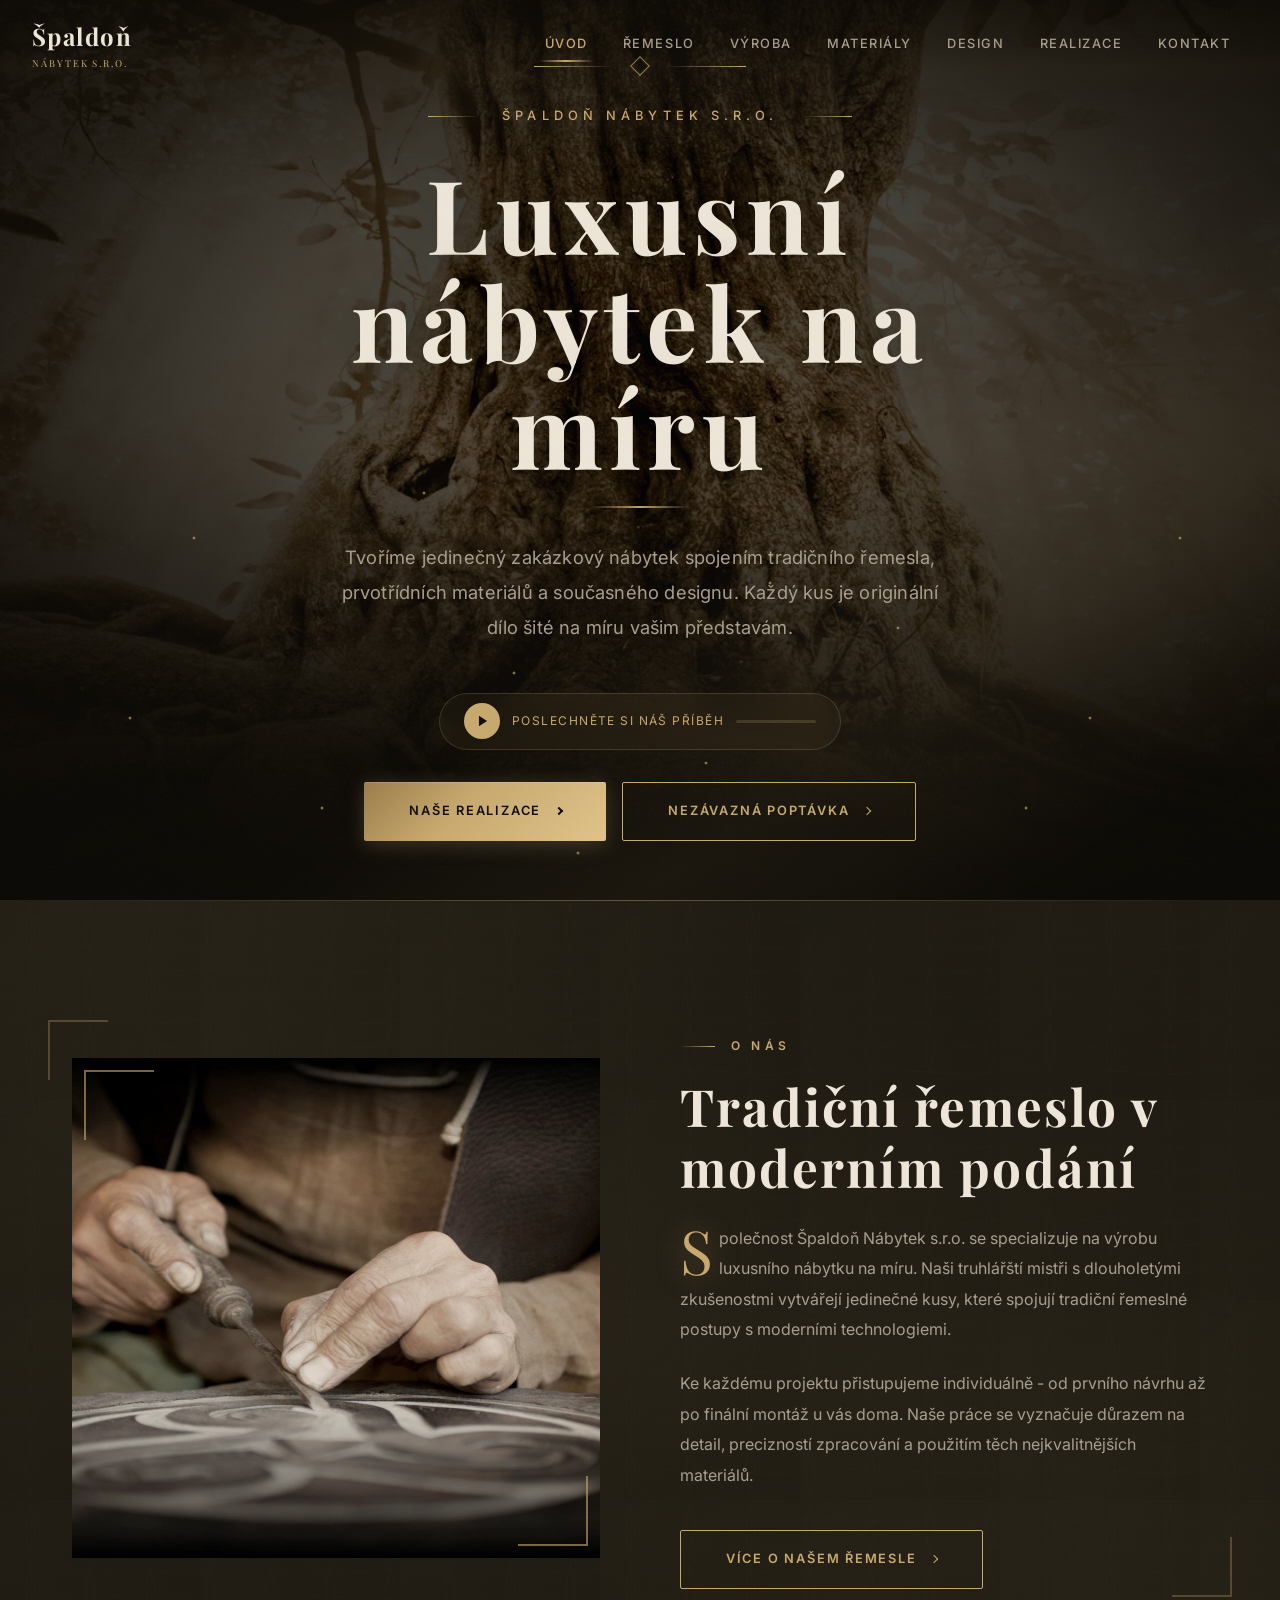
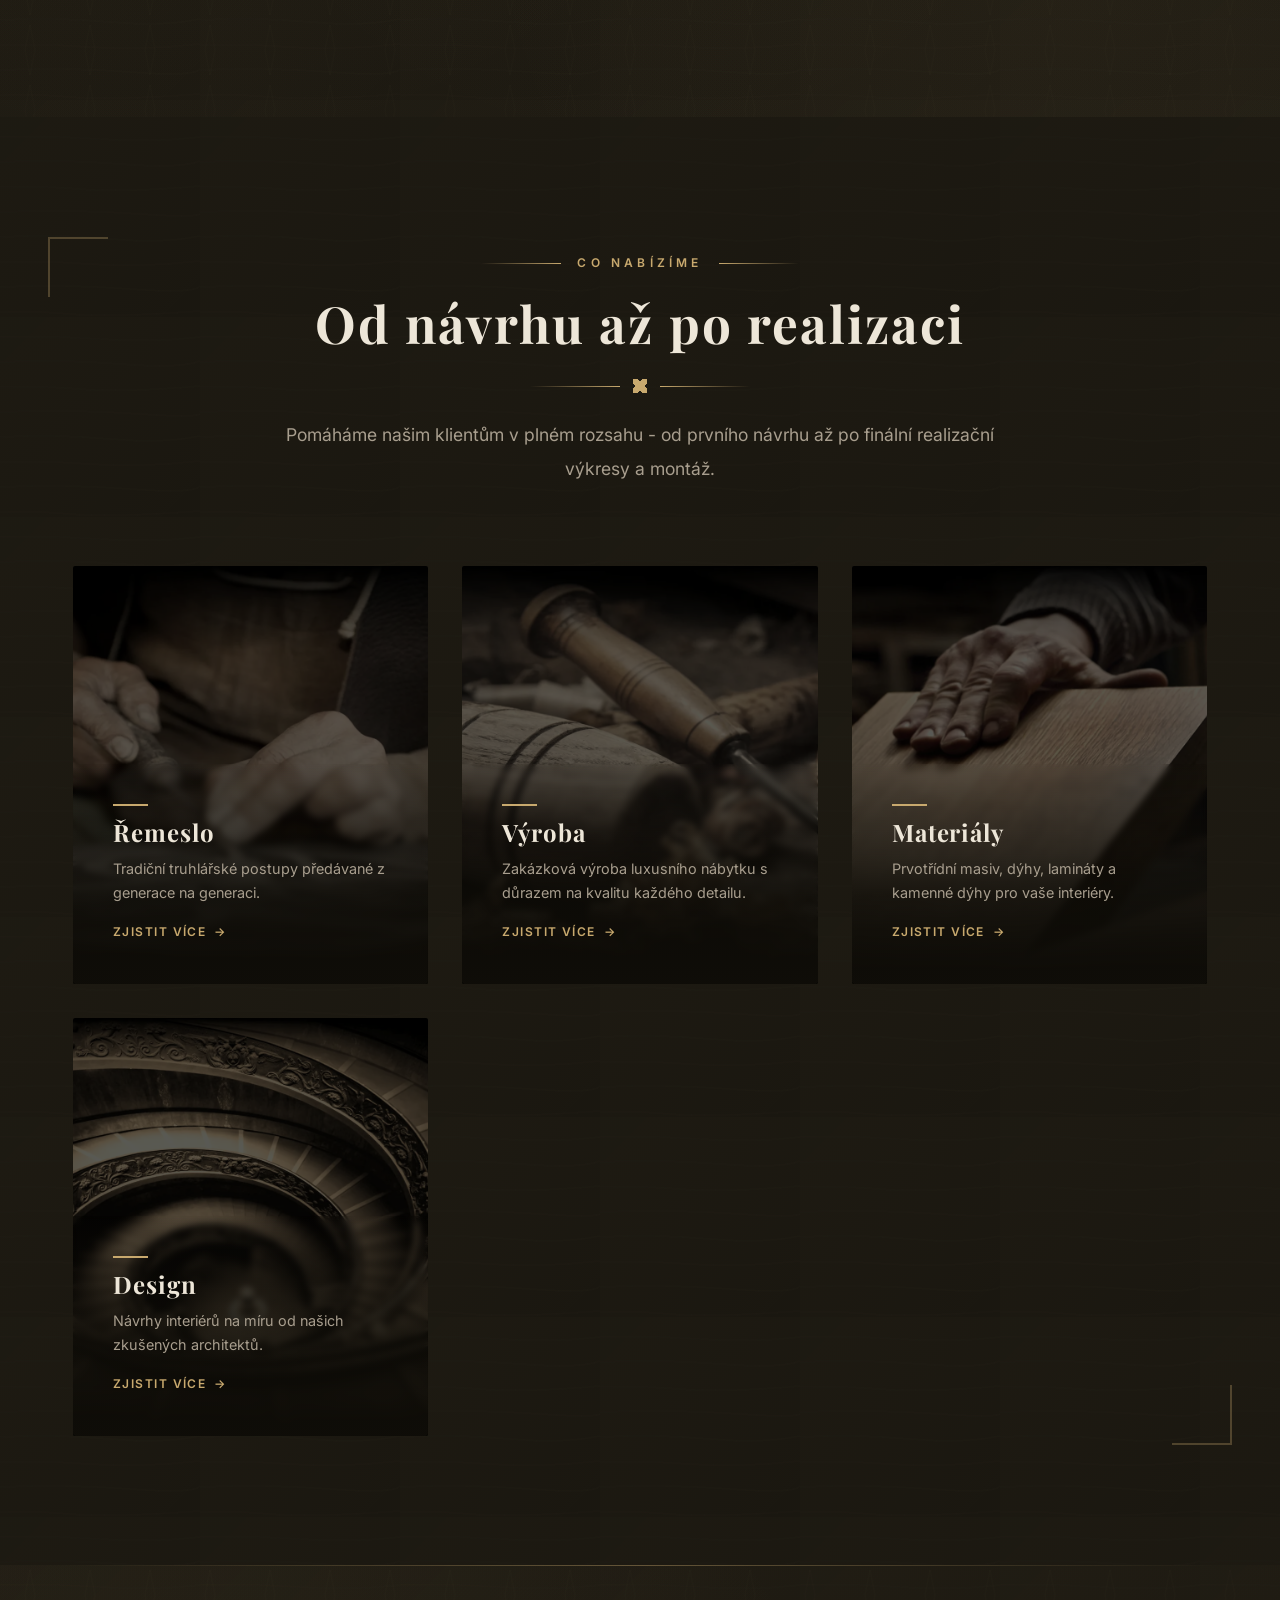
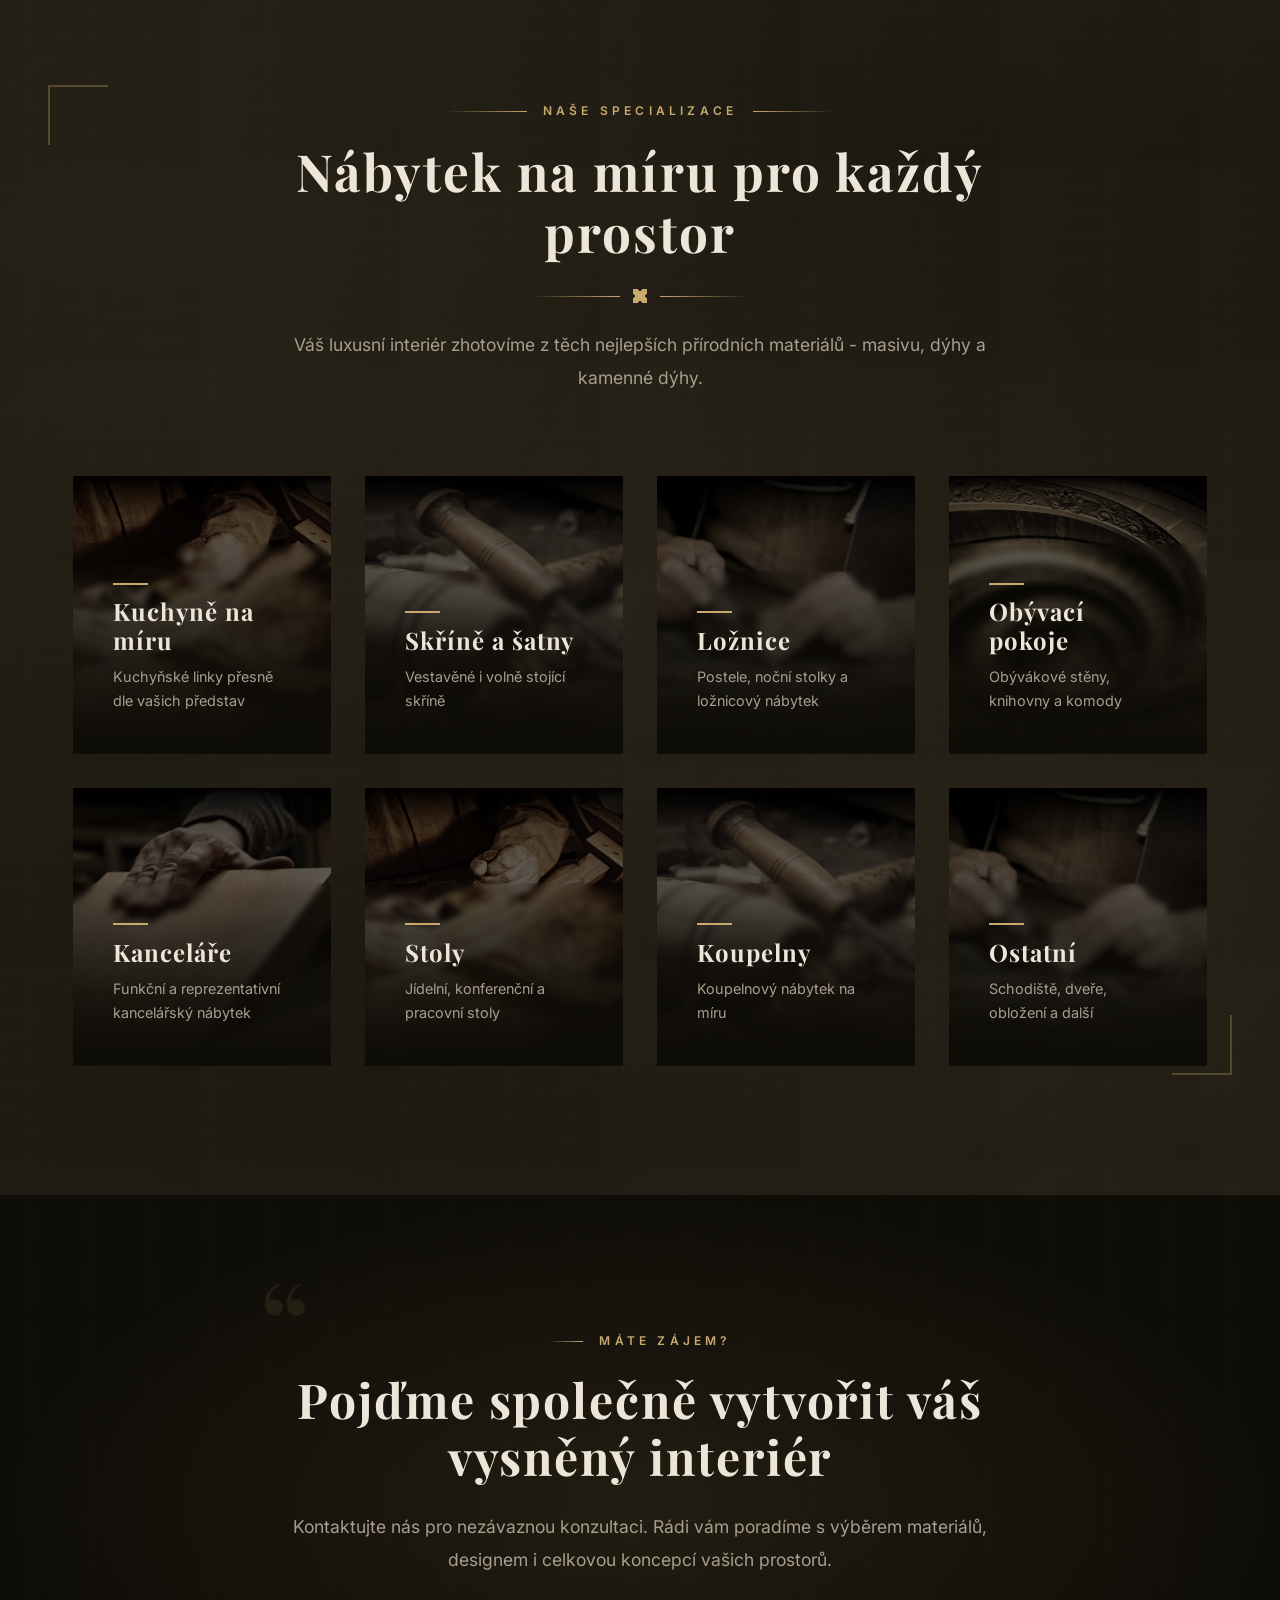
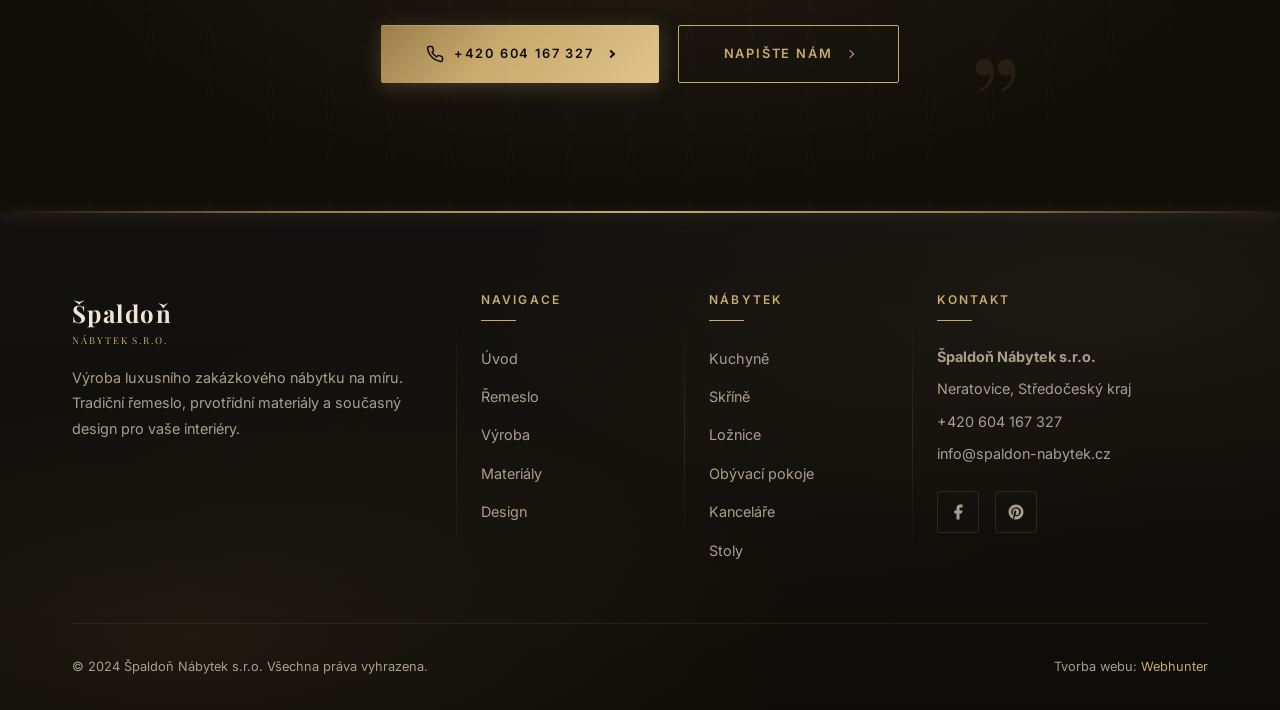
==== commit ad2b34bc: "Odstranění sekce statistik z hlavní stránky Co-Authored-By: Claude Opus 4.6 (1M context) <noreply@an" ====
--- a/index.html
+++ b/index.html
@@ -101,7 +101,6 @@
   <section class="hero">
     <div class="hero-bg" style="background-image: url('assets/images/uvod.jpg')"></div>
     <div class="hero-overlay"></div>
-    <div class="watermark">S</div>
     <div class="hero-particles">
       <span class="particle"></span>
       <span class="particle"></span>
@@ -145,12 +144,9 @@
     </div>
   </section>
 
-  <div class="separator-ornament"></div>
-
   <!-- O NÁS -->
   <section class="section">
     <div class="container">
-      <span class="section-number">01</span>
       <div class="about-grid">
         <div class="about-image fade-in-left">
           <img src="assets/images/remeslo.jpg" alt="Ruční práce truhlářských mistrů - detail řezbáření do dřeva" loading="lazy">
@@ -164,19 +160,15 @@
           <p>
             Ke každému projektu přistupujeme individuálně - od prvního návrhu až po finální montáž u vás doma. Naše práce se vyznačuje důrazem na detail, precizností zpracování a použitím těch nejkvalitnějších materiálů.
           </p>
-          <p class="pull-quote">Kde se potkává řemeslo s&nbsp;vizí, tam vzniká nadčasový nábytek.</p>
           <a href="remeslo.html" class="btn btn-outline" style="margin-top: 1rem;">Více o našem řemesle</a>
         </div>
       </div>
     </div>
   </section>
-
-  <div class="separator-ornament"></div>
 
   <!-- SLUŽBY -->
   <section class="section" style="background: var(--color-bg-light);">
     <div class="container">
-      <span class="section-number">02</span>
       <div class="section-header fade-in">
         <span class="section-label">Co nabízíme</span>
         <h2>Od návrhu až po realizaci</h2>
@@ -224,47 +216,9 @@
     </div>
   </section>
 
-  <div class="separator-ornament"></div>
-
-  <!-- STATISTIKY -->
-  <section class="section stats">
-    <div class="container">
-      <span class="section-number">03</span>
-      <div class="stats-grid">
-        <div class="stat-item fade-in">
-          <div class="stat-item-inner">
-            <h3><span class="counter" data-target="20">0</span>+</h3>
-          </div>
-          <p>Let zkušeností</p>
-        </div>
-        <div class="stat-item fade-in">
-          <div class="stat-item-inner">
-            <h3><span class="counter" data-target="500">0</span>+</h3>
-          </div>
-          <p>Realizací</p>
-        </div>
-        <div class="stat-item fade-in">
-          <div class="stat-item-inner">
-            <h3><span class="counter" data-target="100">0</span>%</h3>
-          </div>
-          <p>Na míru</p>
-        </div>
-        <div class="stat-item fade-in">
-          <div class="stat-item-inner">
-            <h3><span class="counter" data-target="8">0</span></h3>
-          </div>
-          <p>Kategorií nábytku</p>
-        </div>
-      </div>
-    </div>
-  </section>
-
-  <div class="separator-ornament"></div>
-
   <!-- CO VYRÁBÍ -->
   <section class="section">
     <div class="container">
-      <span class="section-number">04</span>
       <div class="section-header fade-in">
         <span class="section-label">Naše specializace</span>
         <h2>Nábytek na míru pro každý prostor</h2>
@@ -332,8 +286,6 @@
       </div>
     </div>
   </section>
-
-  <div class="separator-ornament"></div>
 
   <!-- CTA -->
   <section class="cta">
@@ -352,8 +304,6 @@
       </div>
     </div>
   </section>
-
-  <div class="footer-ornament-banner"></div>
 
   <!-- FOOTER -->
   <footer class="footer">
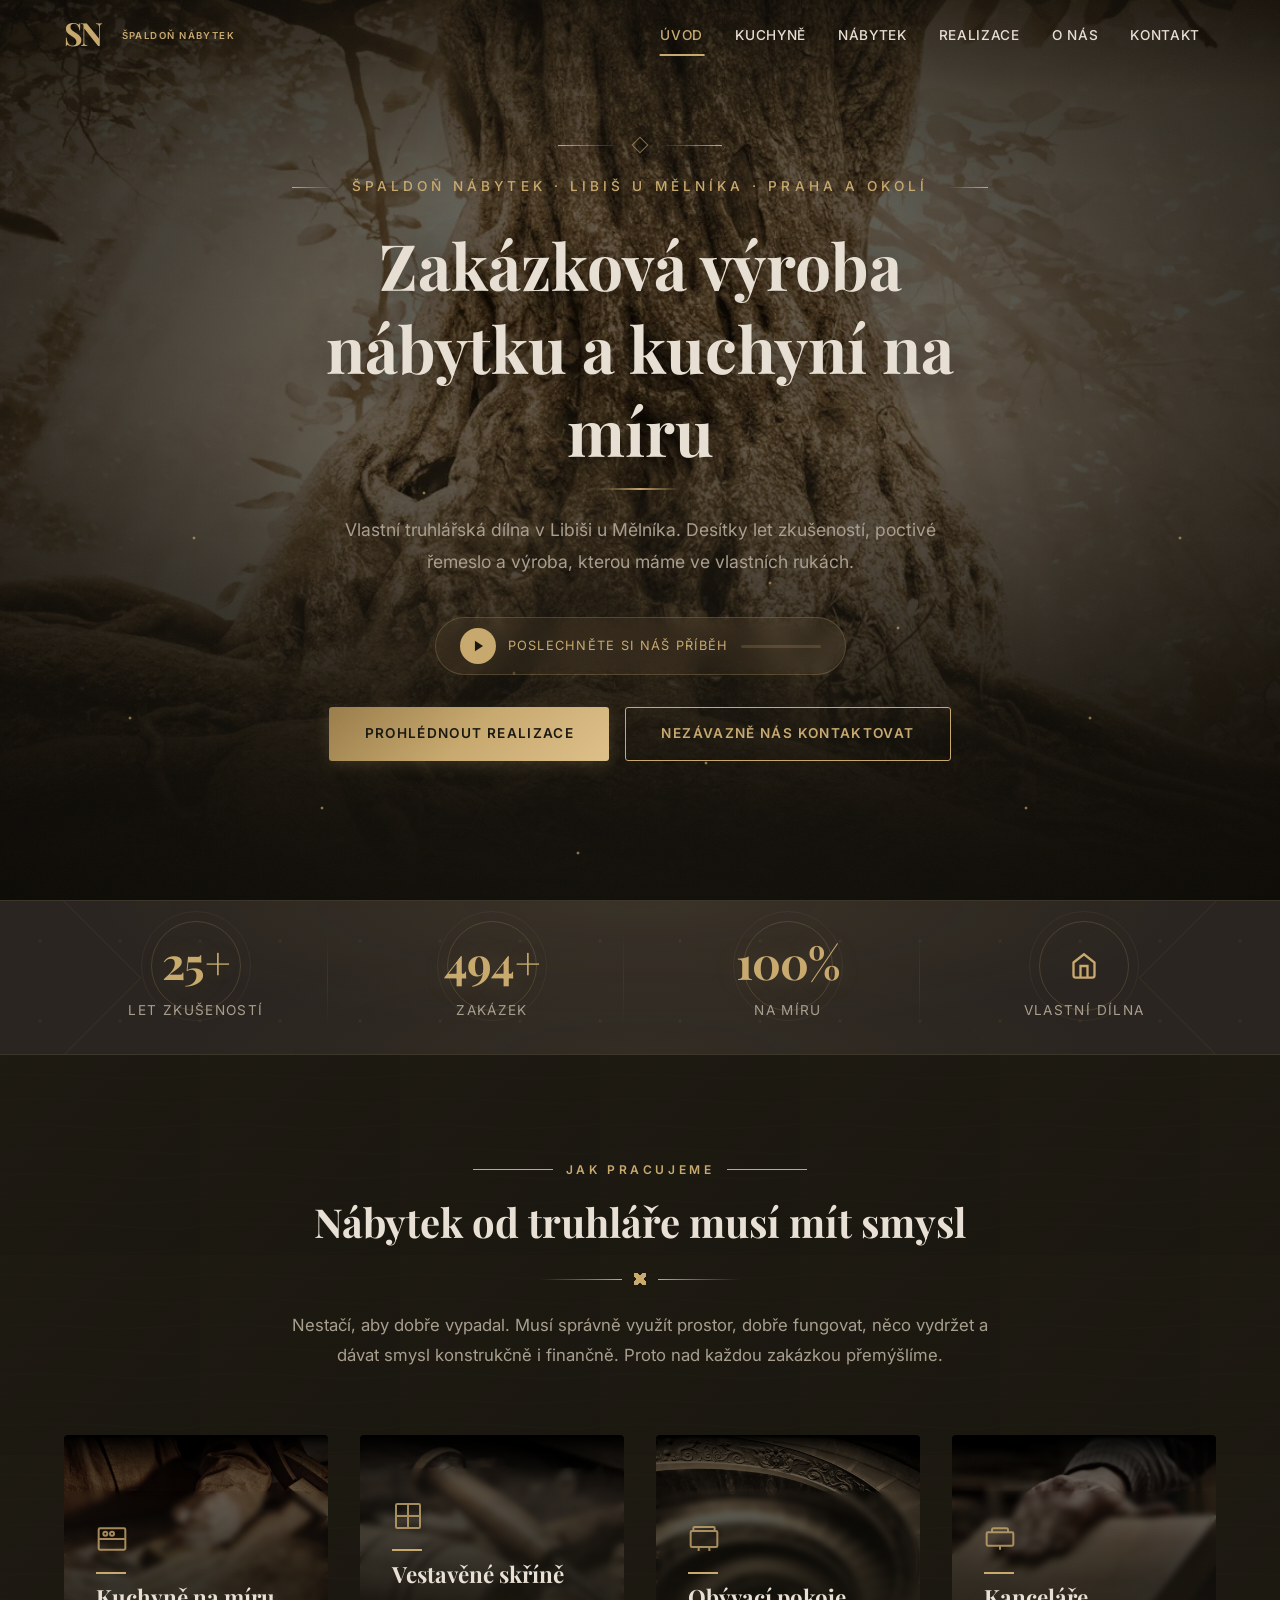
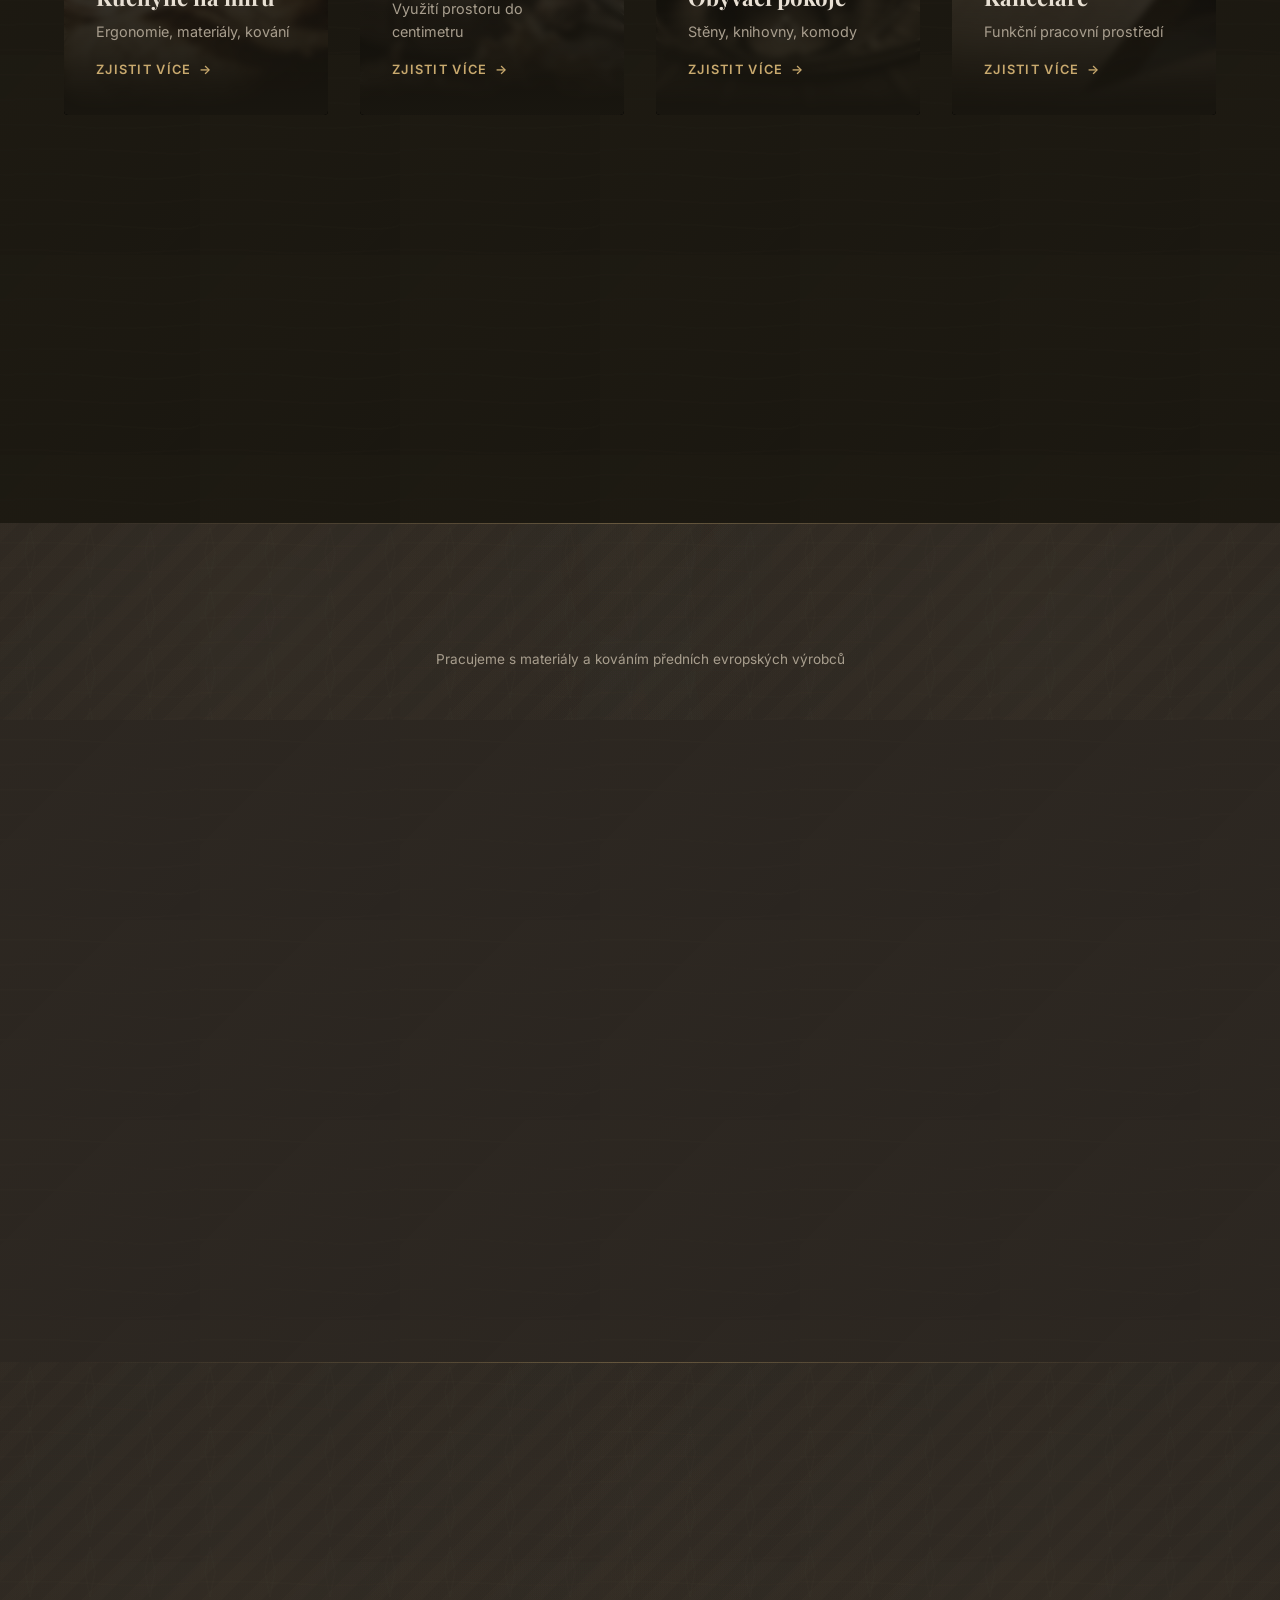
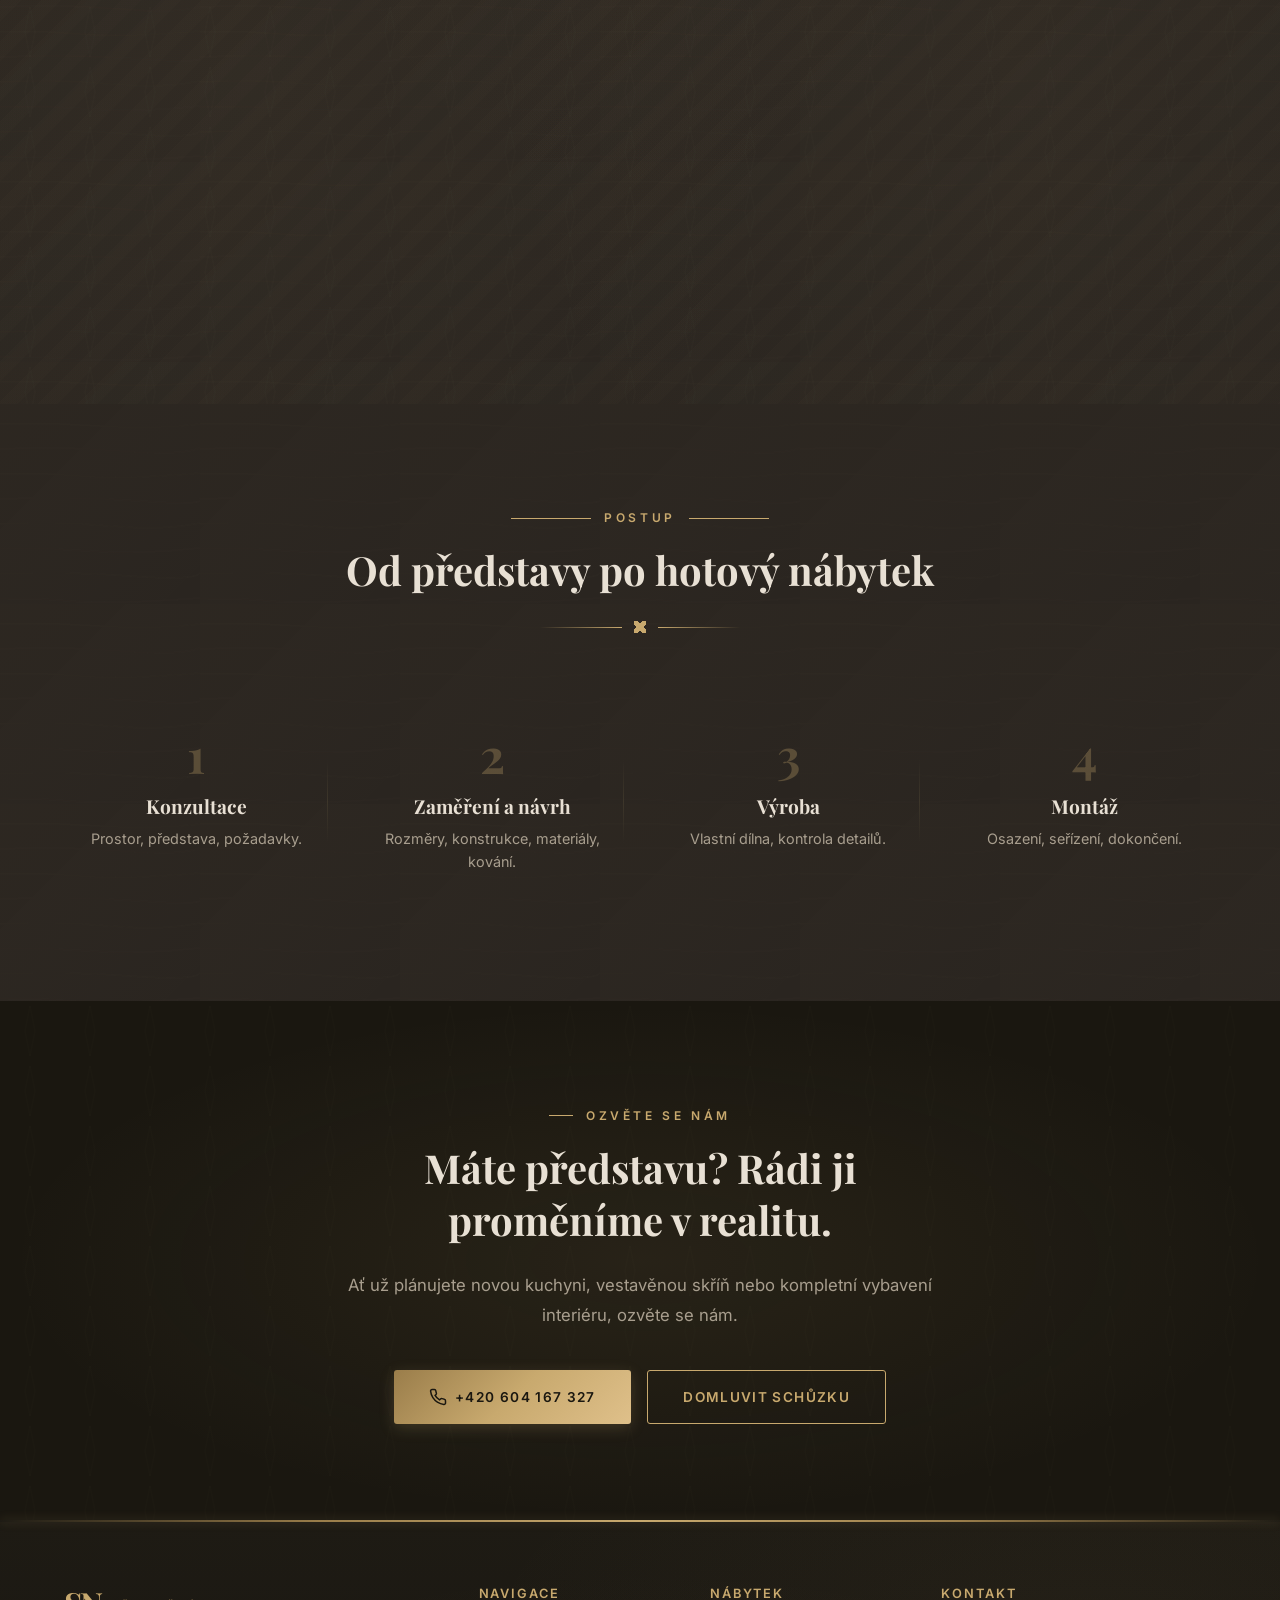
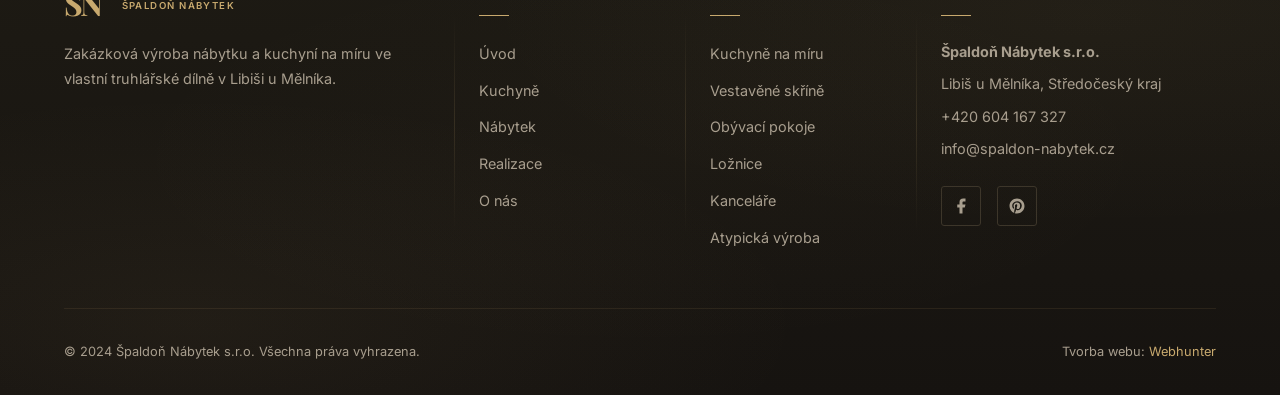
==== commit 9a7a2e52: "Kompletní přestavba webu dle klientského zadání STRUKTURA: - Nová navigace: Úvod | Kuchyně | Nábytek" ====
--- a/index.html
+++ b/index.html
@@ -3,16 +3,16 @@
 <head>
   <meta charset="UTF-8">
   <meta name="viewport" content="width=device-width, initial-scale=1.0">
-  <title>Špaldoň Nábytek s.r.o. | Luxusní nábytek na míru Praha a Neratovice</title>
-  <meta name="description" content="Špaldoň Nábytek - výroba luxusního nábytku na míru v Praze a Neratovicích. Kuchyně, skříně, ložnice, kanceláře a další nábytek z prvotřídních materiálů. Přes 20 let zkušeností.">
-  <meta name="keywords" content="nábytek na míru, kuchyně na míru Praha, luxusní nábytek, zakázkový nábytek, nábytek Neratovice, truhlárna Praha, skříně na míru, kuchyně na zakázku">
+  <title>Špaldoň Nábytek | Nábytek a kuchyně na míru | Libiš, Praha</title>
+  <meta name="description" content="Zakázková výroba nábytku a kuchyní ve vlastní truhlářské dílně v Libiši. Kuchyně na míru, vestavěné skříně, atypická výroba. Praha, Neratovice, Mělník.">
+  <meta name="keywords" content="nábytek na míru, kuchyně na míru Praha, zakázkový nábytek, nábytek Libiš, truhlárna Praha, skříně na míru, kuchyně na zakázku, nábytek Mělník, nábytek Neratovice">
   <meta name="author" content="Špaldoň Nábytek s.r.o.">
   <meta name="robots" content="index, follow">
   <link rel="canonical" href="https://spaldon-nabytek.cz/">
 
   <!-- Open Graph -->
-  <meta property="og:title" content="Špaldoň Nábytek | Luxusní nábytek na míru">
-  <meta property="og:description" content="Výroba luxusního nábytku na míru v Praze a Neratovicích. Kuchyně, skříně, ložnice a další z prvotřídních materiálů.">
+  <meta property="og:title" content="Špaldoň Nábytek | Nábytek a kuchyně na míru">
+  <meta property="og:description" content="Zakázková výroba nábytku a kuchyní ve vlastní truhlářské dílně v Libiši. Kuchyně na míru, vestavěné skříně, atypická výroba.">
   <meta property="og:type" content="website">
   <meta property="og:url" content="https://spaldon-nabytek.cz/">
   <meta property="og:image" content="https://spaldon-nabytek.cz/assets/images/uvod.jpg">
@@ -35,13 +35,13 @@
     "@context": "https://schema.org",
     "@type": "FurnitureStore",
     "name": "Špaldoň Nábytek s.r.o.",
-    "description": "Výroba luxusního zakázkového nábytku na míru - kuchyně, skříně, ložnice, kanceláře a další.",
+    "description": "Zakázková výroba nábytku a kuchyní na míru ve vlastní truhlářské dílně v Libiši u Mělníka.",
     "url": "https://spaldon-nabytek.cz",
     "telephone": "+420604167327",
     "email": "info@spaldon-nabytek.cz",
     "address": {
       "@type": "PostalAddress",
-      "addressLocality": "Neratovice",
+      "addressLocality": "Libiš",
       "addressRegion": "Středočeský kraj",
       "addressCountry": "CZ"
     },
@@ -60,7 +60,7 @@
       "https://www.facebook.com/Spaldonnabytek/",
       "https://www.pinterest.com/SpaldonNabytek/pins/"
     ],
-    "priceRange": "$$$$",
+    "priceRange": "$$$",
     "image": "https://spaldon-nabytek.cz/assets/images/uvod.jpg"
   }
   </script>
@@ -73,19 +73,20 @@
   <header class="header">
     <div class="header-inner">
       <a href="index.html" class="logo">
-        <div class="logo-text">
-          Špaldoň
-          <span>Nábytek s.r.o.</span>
+        <div class="logo-monogram">
+          <svg viewBox="0 0 60 50" width="48" height="40">
+            <text x="0" y="38" font-family="'Playfair Display', Georgia, serif" font-size="40" font-weight="700" fill="#c8a96e" letter-spacing="-4">SN</text>
+          </svg>
+          <span class="logo-monogram-text">Špaldoň Nábytek</span>
         </div>
       </a>
 
       <nav class="nav">
         <a href="index.html" class="active">Úvod</a>
-        <a href="remeslo.html">Řemeslo</a>
-        <a href="vyroba.html">Výroba</a>
-        <a href="materialy.html">Materiály</a>
-        <a href="design.html">Design</a>
+        <a href="kuchyne.html">Kuchyně</a>
+        <a href="nabytek.html">Nábytek</a>
         <a href="realizace.html">Realizace</a>
+        <a href="o-nas.html">O nás</a>
         <a href="kontakt.html">Kontakt</a>
       </nav>
 
@@ -121,10 +122,10 @@
         <span class="ornament-diamond"></span>
         <span class="ornament-line"></span>
       </div>
-      <p class="hero-subtitle">Špaldoň Nábytek s.r.o.</p>
-      <h1>Luxusní nábytek na míru</h1>
+      <p class="hero-subtitle">Špaldoň Nábytek · Libiš u Mělníka · Praha a okolí</p>
+      <h1>Zakázková výroba nábytku a kuchyní na míru</h1>
       <p class="hero-description">
-        Tvoříme jedinečný zakázkový nábytek spojením tradičního řemesla, prvotřídních materiálů a současného designu. Každý kus je originální dílo šité na míru vašim představám.
+        Vlastní truhlářská dílna v Libiši u Mělníka. Desítky let zkušeností, poctivé řemeslo a výroba, kterou máme ve vlastních rukách.
       </p>
 
       <!-- Audio Player -->
@@ -138,150 +139,256 @@
       </div>
 
       <div style="display: flex; gap: 1rem; justify-content: center; flex-wrap: wrap;">
-        <a href="realizace.html" class="btn btn-primary">Naše realizace</a>
-        <a href="kontakt.html" class="btn btn-outline">Nezávazná poptávka</a>
-      </div>
-    </div>
-  </section>
-
-  <!-- O NÁS -->
+        <a href="realizace.html" class="btn btn-primary">Prohlédnout realizace</a>
+        <a href="kontakt.html" class="btn btn-outline">Nezávazně nás kontaktovat</a>
+      </div>
+    </div>
+  </section>
+
+  <!-- STATS BAR -->
+  <section class="stats">
+    <div class="container">
+      <div class="stats-grid">
+        <div class="stat-item">
+          <div class="stat-item-inner">
+            <h3><span class="counter" data-target="25">0</span>+</h3>
+          </div>
+          <p>Let zkušeností</p>
+        </div>
+        <div class="stat-item">
+          <div class="stat-item-inner">
+            <h3><span class="counter" data-target="500">0</span>+</h3>
+          </div>
+          <p>Zakázek</p>
+        </div>
+        <div class="stat-item">
+          <div class="stat-item-inner">
+            <h3>100%</h3>
+          </div>
+          <p>Na míru</p>
+        </div>
+        <div class="stat-item">
+          <div class="stat-item-inner">
+            <h3>
+              <svg width="28" height="28" viewBox="0 0 24 24" fill="none" stroke="currentColor" stroke-width="2" style="vertical-align: middle; margin-bottom: 4px;"><path d="M3 9l9-7 9 7v11a2 2 0 01-2 2H5a2 2 0 01-2-2z"/><polyline points="9,22 9,12 15,12 15,22"/></svg>
+            </h3>
+          </div>
+          <p>Vlastní dílna</p>
+        </div>
+      </div>
+    </div>
+  </section>
+
+  <!-- NÁBYTEK OD TRUHLÁŘE -->
   <section class="section">
+    <div class="container">
+      <div class="section-header fade-in">
+        <span class="section-label">Jak pracujeme</span>
+        <h2>Nábytek od truhláře musí mít smysl</h2>
+        <div class="divider"></div>
+        <p>Nestačí, aby dobře vypadal. Musí správně využít prostor, dobře fungovat, něco vydržet a dávat smysl konstrukčně i finančně. Proto nad každou zakázkou přemýšlíme.</p>
+      </div>
+
+      <!-- SERVICE CATEGORIES GRID -->
+      <div class="services-grid" style="grid-template-columns: repeat(auto-fill, minmax(250px, 1fr));">
+        <a href="kuchyne.html" class="service-card fade-in" style="height: 280px;">
+          <div class="service-card-bg" style="background-image: url('assets/images/fotogalerie.jpg')"></div>
+          <div class="service-card-content">
+            <div class="category-icon">
+              <svg width="32" height="32" viewBox="0 0 24 24" fill="none" stroke="var(--color-accent)" stroke-width="1.5"><rect x="2" y="4" width="20" height="16" rx="1"/><line x1="2" y1="12" x2="22" y2="12"/><circle cx="7" cy="8" r="1.5"/><circle cx="12" cy="8" r="1.5"/></svg>
+            </div>
+            <h3>Kuchyně na míru</h3>
+            <p>Ergonomie, materiály, kování</p>
+            <span class="service-card-link">Zjistit více <span>&rarr;</span></span>
+          </div>
+        </a>
+
+        <a href="nabytek.html" class="service-card fade-in" style="height: 280px;">
+          <div class="service-card-bg" style="background-image: url('assets/images/vyroba.jpg')"></div>
+          <div class="service-card-content">
+            <div class="category-icon">
+              <svg width="32" height="32" viewBox="0 0 24 24" fill="none" stroke="var(--color-accent)" stroke-width="1.5"><rect x="3" y="3" width="18" height="18" rx="1"/><line x1="3" y1="12" x2="21" y2="12"/><line x1="12" y1="3" x2="12" y2="21"/></svg>
+            </div>
+            <h3>Vestavěné skříně</h3>
+            <p>Využití prostoru do centimetru</p>
+            <span class="service-card-link">Zjistit více <span>&rarr;</span></span>
+          </div>
+        </a>
+
+        <a href="nabytek.html" class="service-card fade-in" style="height: 280px;">
+          <div class="service-card-bg" style="background-image: url('assets/images/design.jpg')"></div>
+          <div class="service-card-content">
+            <div class="category-icon">
+              <svg width="32" height="32" viewBox="0 0 24 24" fill="none" stroke="var(--color-accent)" stroke-width="1.5"><rect x="2" y="6" width="20" height="12" rx="1"/><path d="M4 6V4a1 1 0 011-1h14a1 1 0 011 1v2"/><line x1="8" y1="18" x2="8" y2="21"/><line x1="16" y1="18" x2="16" y2="21"/></svg>
+            </div>
+            <h3>Obývací pokoje</h3>
+            <p>Stěny, knihovny, komody</p>
+            <span class="service-card-link">Zjistit více <span>&rarr;</span></span>
+          </div>
+        </a>
+
+        <a href="nabytek.html" class="service-card fade-in" style="height: 280px;">
+          <div class="service-card-bg" style="background-image: url('assets/images/materialy.jpg')"></div>
+          <div class="service-card-content">
+            <div class="category-icon">
+              <svg width="32" height="32" viewBox="0 0 24 24" fill="none" stroke="var(--color-accent)" stroke-width="1.5"><rect x="2" y="7" width="20" height="10" rx="1"/><path d="M6 7V5a1 1 0 011-1h10a1 1 0 011 1v2"/><line x1="12" y1="17" x2="12" y2="20"/></svg>
+            </div>
+            <h3>Kanceláře</h3>
+            <p>Funkční pracovní prostředí</p>
+            <span class="service-card-link">Zjistit více <span>&rarr;</span></span>
+          </div>
+        </a>
+
+        <a href="nabytek.html" class="service-card fade-in" style="height: 280px;">
+          <div class="service-card-bg" style="background-image: url('assets/images/remeslo.jpg')"></div>
+          <div class="service-card-content">
+            <div class="category-icon">
+              <svg width="32" height="32" viewBox="0 0 24 24" fill="none" stroke="var(--color-accent)" stroke-width="1.5"><path d="M12 2L2 7l10 5 10-5-10-5z"/><path d="M2 17l10 5 10-5"/><path d="M2 12l10 5 10-5"/></svg>
+            </div>
+            <h3>Atypická výroba</h3>
+            <p>Nestandardní rozměry a tvary</p>
+            <span class="service-card-link">Zjistit více <span>&rarr;</span></span>
+          </div>
+        </a>
+
+        <a href="nabytek.html" class="service-card fade-in" style="height: 280px;">
+          <div class="service-card-bg" style="background-image: url('assets/images/fotogalerie.jpg')"></div>
+          <div class="service-card-content">
+            <div class="category-icon">
+              <svg width="32" height="32" viewBox="0 0 24 24" fill="none" stroke="var(--color-accent)" stroke-width="1.5"><path d="M2 8h20v12a1 1 0 01-1 1H3a1 1 0 01-1-1V8z"/><path d="M4 8V6a2 2 0 012-2h12a2 2 0 012 2v2"/><line x1="12" y1="12" x2="12" y2="17"/></svg>
+            </div>
+            <h3>Ložnice</h3>
+            <p>Postele, noční stolky, šatny</p>
+            <span class="service-card-link">Zjistit více <span>&rarr;</span></span>
+          </div>
+        </a>
+
+        <a href="nabytek.html" class="service-card fade-in" style="height: 280px;">
+          <div class="service-card-bg" style="background-image: url('assets/images/vyroba.jpg')"></div>
+          <div class="service-card-content">
+            <div class="category-icon">
+              <svg width="32" height="32" viewBox="0 0 24 24" fill="none" stroke="var(--color-accent)" stroke-width="1.5"><path d="M6 3v18"/><path d="M18 3v18"/><path d="M6 8h12"/><path d="M6 16h12"/><circle cx="12" cy="12" r="2"/></svg>
+            </div>
+            <h3>Koupelny</h3>
+            <p>Koupelnový nábytek na míru</p>
+            <span class="service-card-link">Zjistit více <span>&rarr;</span></span>
+          </div>
+        </a>
+
+        <a href="nabytek.html" class="service-card fade-in" style="height: 280px;">
+          <div class="service-card-bg" style="background-image: url('assets/images/remeslo.jpg')"></div>
+          <div class="service-card-content">
+            <div class="category-icon">
+              <svg width="32" height="32" viewBox="0 0 24 24" fill="none" stroke="var(--color-accent)" stroke-width="1.5"><circle cx="12" cy="12" r="4"/><path d="M12 2v4"/><path d="M12 18v4"/><path d="M4.93 4.93l2.83 2.83"/><path d="M16.24 16.24l2.83 2.83"/><path d="M2 12h4"/><path d="M18 12h4"/></svg>
+            </div>
+            <h3>Dětské pokoje</h3>
+            <p>Bezpečný a praktický nábytek</p>
+            <span class="service-card-link">Zjistit více <span>&rarr;</span></span>
+          </div>
+        </a>
+      </div>
+    </div>
+  </section>
+
+  <!-- MATERIAL BRANDS -->
+  <section class="section" style="padding: 3rem 0;">
+    <div class="container">
+      <div class="brands-row fade-in">
+        <span class="brand-name">FENIX</span>
+        <span class="brand-separator"></span>
+        <span class="brand-name">CLEAF</span>
+        <span class="brand-separator"></span>
+        <span class="brand-name">EGGER</span>
+        <span class="brand-separator"></span>
+        <span class="brand-name">BLUM</span>
+        <span class="brand-separator"></span>
+        <span class="brand-name">GRASS</span>
+        <span class="brand-separator"></span>
+        <span class="brand-name">HÄFELE</span>
+      </div>
+      <p style="text-align: center; color: var(--color-text-muted); font-size: 0.85rem; margin-top: 1rem;">Pracujeme s materiály a kováním předních evropských výrobců</p>
+    </div>
+  </section>
+
+  <!-- WORKSHOP SECTION -->
+  <section class="section" style="background: var(--color-bg-light);">
     <div class="container">
       <div class="about-grid">
         <div class="about-image fade-in-left">
-          <img src="assets/images/remeslo.jpg" alt="Ruční práce truhlářských mistrů - detail řezbáření do dřeva" loading="lazy">
+          <img src="assets/images/fotogalerie.jpg" alt="Vlastní truhlářská dílna Špaldoň Nábytek v Libiši" loading="lazy">
         </div>
         <div class="about-content fade-in-right">
-          <span class="section-label">O nás</span>
-          <h2>Tradiční řemeslo v moderním podání</h2>
+          <span class="section-label">Vlastní výroba</span>
+          <h2>Vlastní výroba. Moderní technologie. Poctivé řemeslo.</h2>
           <p>
-            Společnost Špaldoň Nábytek s.r.o. se specializuje na výrobu luxusního nábytku na míru. Naši truhlářští mistři s dlouholetými zkušenostmi vytvářejí jedinečné kusy, které spojují tradiční řemeslné postupy s moderními technologiemi.
+            Nábytek skutečně vyrábíme ve vlastní dílně v Libiši. Řezání, opracování, olepování hran, frézování, broušení, kompletace a příprava na montáž. Žádný dovoz. Každý kus projde našima rukama.
+          </p>
+          <div style="display: flex; gap: 2rem; margin-top: 1.5rem; flex-wrap: wrap;">
+            <div>
+              <h3 style="color: var(--color-accent); font-size: 1.4rem; margin-bottom: 0.3rem;">260 m²</h3>
+              <p style="font-size: 0.85rem; color: var(--color-text-muted);">dílna</p>
+            </div>
+            <div>
+              <h3 style="color: var(--color-accent); font-size: 1.4rem; margin-bottom: 0.3rem;">100%</h3>
+              <p style="font-size: 0.85rem; color: var(--color-text-muted);">Kvalita pod vlastní kontrolou</p>
+            </div>
+          </div>
+        </div>
+      </div>
+    </div>
+  </section>
+
+  <!-- 80 LET SECTION -->
+  <section class="section">
+    <div class="container">
+      <div class="about-grid">
+        <div class="about-content fade-in-left">
+          <span class="section-label">Příběh</span>
+          <h2>80 let zkušeností. A hlavně 80 let dřiny.</h2>
+          <p>
+            Jsme vyučení řemeslem a celý profesní život jsme strávili u truhlařiny. Za těmi lety nejsou jen čísla. Je za nimi spousta práce, těžkých zakázek a situací, kdy jsme si museli poradit sami.
           </p>
           <p>
-            Ke každému projektu přistupujeme individuálně - od prvního návrhu až po finální montáž u vás doma. Naše práce se vyznačuje důrazem na detail, precizností zpracování a použitím těch nejkvalitnějších materiálů.
+            Dnes přesně víme, co si můžeme dovolit, kde můžeme jít na hranici možností a kde je lepší udělat věci jinak.
           </p>
-          <a href="remeslo.html" class="btn btn-outline" style="margin-top: 1rem;">Více o našem řemesle</a>
-        </div>
-      </div>
-    </div>
-  </section>
-
-  <!-- SLUŽBY -->
+          <a href="o-nas.html" class="btn btn-outline" style="margin-top: 1rem;">Více o nás</a>
+        </div>
+        <div class="about-image fade-in-right">
+          <img src="assets/images/remeslo.jpg" alt="Truhlářské řemeslo - Špaldoň Nábytek" loading="lazy">
+        </div>
+      </div>
+    </div>
+  </section>
+
+  <!-- PROCESS SECTION -->
   <section class="section" style="background: var(--color-bg-light);">
     <div class="container">
       <div class="section-header fade-in">
-        <span class="section-label">Co nabízíme</span>
-        <h2>Od návrhu až po realizaci</h2>
+        <span class="section-label">Postup</span>
+        <h2>Od představy po hotový nábytek</h2>
         <div class="divider"></div>
-        <p>Pomáháme našim klientům v plném rozsahu - od prvního návrhu až po finální realizační výkresy a montáž.</p>
-      </div>
-
-      <div class="services-grid">
-        <a href="remeslo.html" class="service-card fade-in">
-          <div class="service-card-bg" style="background-image: url('assets/images/remeslo.jpg')"></div>
-          <div class="service-card-content">
-            <h3>Řemeslo</h3>
-            <p>Tradiční truhlářské postupy předávané z generace na generaci.</p>
-            <span class="service-card-link">Zjistit více <span>&rarr;</span></span>
-          </div>
-        </a>
-
-        <a href="vyroba.html" class="service-card fade-in">
-          <div class="service-card-bg" style="background-image: url('assets/images/vyroba.jpg')"></div>
-          <div class="service-card-content">
-            <h3>Výroba</h3>
-            <p>Zakázková výroba luxusního nábytku s důrazem na kvalitu každého detailu.</p>
-            <span class="service-card-link">Zjistit více <span>&rarr;</span></span>
-          </div>
-        </a>
-
-        <a href="materialy.html" class="service-card fade-in">
-          <div class="service-card-bg" style="background-image: url('assets/images/materialy.jpg')"></div>
-          <div class="service-card-content">
-            <h3>Materiály</h3>
-            <p>Prvotřídní masiv, dýhy, lamináty a kamenné dýhy pro vaše interiéry.</p>
-            <span class="service-card-link">Zjistit více <span>&rarr;</span></span>
-          </div>
-        </a>
-
-        <a href="design.html" class="service-card fade-in">
-          <div class="service-card-bg" style="background-image: url('assets/images/design.jpg')"></div>
-          <div class="service-card-content">
-            <h3>Design</h3>
-            <p>Návrhy interiérů na míru od našich zkušených architektů.</p>
-            <span class="service-card-link">Zjistit více <span>&rarr;</span></span>
-          </div>
-        </a>
-      </div>
-    </div>
-  </section>
-
-  <!-- CO VYRÁBÍ -->
-  <section class="section">
-    <div class="container">
-      <div class="section-header fade-in">
-        <span class="section-label">Naše specializace</span>
-        <h2>Nábytek na míru pro každý prostor</h2>
-        <div class="divider"></div>
-        <p>Váš luxusní interiér zhotovíme z těch nejlepších přírodních materiálů - masivu, dýhy a kamenné dýhy.</p>
-      </div>
-
-      <div class="services-grid" style="grid-template-columns: repeat(auto-fill, minmax(250px, 1fr));">
-        <div class="service-card fade-in" style="height: 280px;">
-          <div class="service-card-bg" style="background-image: url('assets/images/fotogalerie.jpg')"></div>
-          <div class="service-card-content">
-            <h3>Kuchyně na míru</h3>
-            <p>Kuchyňské linky přesně dle vašich představ</p>
-          </div>
-        </div>
-        <div class="service-card fade-in" style="height: 280px;">
-          <div class="service-card-bg" style="background-image: url('assets/images/vyroba.jpg')"></div>
-          <div class="service-card-content">
-            <h3>Skříně a šatny</h3>
-            <p>Vestavěné i volně stojící skříně</p>
-          </div>
-        </div>
-        <div class="service-card fade-in" style="height: 280px;">
-          <div class="service-card-bg" style="background-image: url('assets/images/remeslo.jpg')"></div>
-          <div class="service-card-content">
-            <h3>Ložnice</h3>
-            <p>Postele, noční stolky a ložnicový nábytek</p>
-          </div>
-        </div>
-        <div class="service-card fade-in" style="height: 280px;">
-          <div class="service-card-bg" style="background-image: url('assets/images/design.jpg')"></div>
-          <div class="service-card-content">
-            <h3>Obývací pokoje</h3>
-            <p>Obývákové stěny, knihovny a komody</p>
-          </div>
-        </div>
-        <div class="service-card fade-in" style="height: 280px;">
-          <div class="service-card-bg" style="background-image: url('assets/images/materialy.jpg')"></div>
-          <div class="service-card-content">
-            <h3>Kanceláře</h3>
-            <p>Funkční a reprezentativní kancelářský nábytek</p>
-          </div>
-        </div>
-        <div class="service-card fade-in" style="height: 280px;">
-          <div class="service-card-bg" style="background-image: url('assets/images/fotogalerie.jpg')"></div>
-          <div class="service-card-content">
-            <h3>Stoly</h3>
-            <p>Jídelní, konferenční a pracovní stoly</p>
-          </div>
-        </div>
-        <div class="service-card fade-in" style="height: 280px;">
-          <div class="service-card-bg" style="background-image: url('assets/images/vyroba.jpg')"></div>
-          <div class="service-card-content">
-            <h3>Koupelny</h3>
-            <p>Koupelnový nábytek na míru</p>
-          </div>
-        </div>
-        <div class="service-card fade-in" style="height: 280px;">
-          <div class="service-card-bg" style="background-image: url('assets/images/remeslo.jpg')"></div>
-          <div class="service-card-content">
-            <h3>Ostatní</h3>
-            <p>Schodiště, dveře, obložení a další</p>
-          </div>
+      </div>
+
+      <div class="process-grid">
+        <div class="process-step fade-in">
+          <div class="process-number">1</div>
+          <h3>Konzultace</h3>
+          <p>Prostor, představa, požadavky.</p>
+        </div>
+        <div class="process-step fade-in">
+          <div class="process-number">2</div>
+          <h3>Zaměření a návrh</h3>
+          <p>Rozměry, konstrukce, materiály, kování.</p>
+        </div>
+        <div class="process-step fade-in">
+          <div class="process-number">3</div>
+          <h3>Výroba</h3>
+          <p>Vlastní dílna, kontrola detailů.</p>
+        </div>
+        <div class="process-step fade-in">
+          <div class="process-number">4</div>
+          <h3>Montáž</h3>
+          <p>Osazení, seřízení, dokončení.</p>
         </div>
       </div>
     </div>
@@ -292,15 +399,15 @@
     <div class="cta-bg" style="background-image: url('assets/images/fotogalerie.jpg')"></div>
     <div class="cta-overlay"></div>
     <div class="cta-content">
-      <span class="section-label">Máte zájem?</span>
-      <h2>Pojďme společně vytvořit váš vysněný interiér</h2>
-      <p>Kontaktujte nás pro nezávaznou konzultaci. Rádi vám poradíme s výběrem materiálů, designem i celkovou koncepcí vašich prostorů.</p>
+      <span class="section-label">Ozvěte se nám</span>
+      <h2>Máte představu? Rádi ji proměníme v realitu.</h2>
+      <p>Ať už plánujete novou kuchyni, vestavěnou skříň nebo kompletní vybavení interiéru, ozvěte se nám.</p>
       <div class="cta-buttons">
         <a href="tel:+420604167327" class="btn btn-primary">
           <svg width="18" height="18" viewBox="0 0 24 24" fill="none" stroke="currentColor" stroke-width="2"><path d="M22 16.92v3a2 2 0 01-2.18 2 19.79 19.79 0 01-8.63-3.07 19.5 19.5 0 01-6-6 19.79 19.79 0 01-3.07-8.67A2 2 0 014.11 2h3a2 2 0 012 1.72c.127.96.361 1.903.7 2.81a2 2 0 01-.45 2.11L8.09 9.91a16 16 0 006 6l1.27-1.27a2 2 0 012.11-.45c.907.339 1.85.573 2.81.7A2 2 0 0122 16.92z"/></svg>
           +420 604 167 327
         </a>
-        <a href="kontakt.html" class="btn btn-outline">Napište nám</a>
+        <a href="kontakt.html" class="btn btn-outline">Domluvit schůzku</a>
       </div>
     </div>
   </section>
@@ -311,41 +418,43 @@
       <div class="footer-grid">
         <div class="footer-about">
           <a href="index.html" class="logo">
-            <div class="logo-text">
-              Špaldoň
-              <span>Nábytek s.r.o.</span>
+            <div class="logo-monogram">
+              <svg viewBox="0 0 60 50" width="48" height="40">
+                <text x="0" y="38" font-family="'Playfair Display', Georgia, serif" font-size="40" font-weight="700" fill="#c8a96e" letter-spacing="-4">SN</text>
+              </svg>
+              <span class="logo-monogram-text">Špaldoň Nábytek</span>
             </div>
           </a>
-          <p>Výroba luxusního zakázkového nábytku na míru. Tradiční řemeslo, prvotřídní materiály a současný design pro vaše interiéry.</p>
+          <p>Zakázková výroba nábytku a kuchyní na míru ve vlastní truhlářské dílně v Libiši u Mělníka.</p>
         </div>
 
         <div>
           <h4>Navigace</h4>
           <ul class="footer-links">
             <li><a href="index.html">Úvod</a></li>
-            <li><a href="remeslo.html">Řemeslo</a></li>
-            <li><a href="vyroba.html">Výroba</a></li>
-            <li><a href="materialy.html">Materiály</a></li>
-            <li><a href="design.html">Design</a></li>
+            <li><a href="kuchyne.html">Kuchyně</a></li>
+            <li><a href="nabytek.html">Nábytek</a></li>
+            <li><a href="realizace.html">Realizace</a></li>
+            <li><a href="o-nas.html">O nás</a></li>
           </ul>
         </div>
 
         <div>
           <h4>Nábytek</h4>
           <ul class="footer-links">
-            <li><a href="realizace.html">Kuchyně</a></li>
-            <li><a href="realizace.html">Skříně</a></li>
-            <li><a href="realizace.html">Ložnice</a></li>
-            <li><a href="realizace.html">Obývací pokoje</a></li>
-            <li><a href="realizace.html">Kanceláře</a></li>
-            <li><a href="realizace.html">Stoly</a></li>
+            <li><a href="kuchyne.html">Kuchyně na míru</a></li>
+            <li><a href="nabytek.html">Vestavěné skříně</a></li>
+            <li><a href="nabytek.html">Obývací pokoje</a></li>
+            <li><a href="nabytek.html">Ložnice</a></li>
+            <li><a href="nabytek.html">Kanceláře</a></li>
+            <li><a href="nabytek.html">Atypická výroba</a></li>
           </ul>
         </div>
 
         <div class="footer-contact">
           <h4>Kontakt</h4>
           <p><strong>Špaldoň Nábytek s.r.o.</strong></p>
-          <p>Neratovice, Středočeský kraj</p>
+          <p>Libiš u Mělníka, Středočeský kraj</p>
           <p><a href="tel:+420604167327">+420 604 167 327</a></p>
           <p><a href="mailto:info@spaldon-nabytek.cz">info@spaldon-nabytek.cz</a></p>
           <div class="footer-social">
--- a/css/style.css
+++ b/css/style.css
@@ -1,8 +1,3 @@
-/* ================================================================
-   SPALDON NABYTEK - PREMIUM LUXURY DESIGN SYSTEM
-   A world-class furniture brand experience
-   ================================================================ */
-
 /* ===== RESET & BASE ===== */
 *, *::before, *::after {
   box-sizing: border-box;
@@ -11,57 +6,21 @@
 }
 
 :root {
-  --color-bg: #0f0d08;
-  --color-bg-light: #1a1710;
-  --color-bg-card: #181510;
-  --color-text: #ede6d8;
+  --color-bg: #1a1710;
+  --color-bg-light: #2a2520;
+  --color-bg-card: #232018;
+  --color-text: #e8e0d4;
   --color-text-muted: #a89e8e;
   --color-accent: #c8a96e;
-  --color-accent-light: #e0c48a;
+  --color-accent-light: #dfc08a;
   --color-accent-dark: #9a7d4a;
-  --color-border: #2e2820;
-  --color-overlay: rgba(15, 13, 8, 0.88);
+  --color-border: #3d362a;
+  --color-overlay: rgba(20, 17, 10, 0.85);
   --font-heading: 'Playfair Display', Georgia, 'Times New Roman', serif;
   --font-body: 'Inter', 'Segoe UI', Tahoma, Geneva, Verdana, sans-serif;
   --max-width: 1200px;
-  --max-width-wide: 1400px;
-  --transition: 0.4s cubic-bezier(0.25, 0.46, 0.45, 0.94);
+  --transition: 0.3s ease;
   --scroll-progress: 0;
-}
-
-/* ===== CUSTOM SCROLLBAR ===== */
-::-webkit-scrollbar {
-  width: 6px;
-}
-
-::-webkit-scrollbar-track {
-  background: var(--color-bg);
-}
-
-::-webkit-scrollbar-thumb {
-  background: linear-gradient(to bottom, var(--color-accent-dark), var(--color-accent));
-  border-radius: 3px;
-}
-
-::-webkit-scrollbar-thumb:hover {
-  background: var(--color-accent-light);
-}
-
-/* Firefox */
-html {
-  scrollbar-width: thin;
-  scrollbar-color: var(--color-accent-dark) var(--color-bg);
-}
-
-/* ===== SELECTION COLOR ===== */
-::selection {
-  background: rgba(200, 169, 110, 0.35);
-  color: var(--color-text);
-}
-
-::-moz-selection {
-  background: rgba(200, 169, 110, 0.35);
-  color: var(--color-text);
 }
 
 html {
@@ -86,7 +45,7 @@
   inset: 0;
   pointer-events: none;
   z-index: 9998;
-  opacity: 0.035;
+  opacity: 0.03;
   background-image: url("data:image/svg+xml,%3Csvg viewBox='0 0 256 256' xmlns='http://www.w3.org/2000/svg'%3E%3Cfilter id='noise'%3E%3CfeTurbulence type='fractalNoise' baseFrequency='0.85' numOctaves='4' stitchTiles='stitch'/%3E%3C/filter%3E%3Crect width='100%25' height='100%25' filter='url(%23noise)'/%3E%3C/svg%3E");
   background-repeat: repeat;
   background-size: 256px 256px;
@@ -99,10 +58,10 @@
   left: 0;
   width: calc(var(--scroll-progress) * 100%);
   height: 3px;
-  background: linear-gradient(90deg, var(--color-accent-dark), var(--color-accent), var(--color-accent-light), var(--color-accent));
+  background: linear-gradient(90deg, var(--color-accent-dark), var(--color-accent), var(--color-accent-light));
   z-index: 10000;
   transition: width 0.1s linear;
-  box-shadow: 0 0 15px rgba(200, 169, 110, 0.6), 0 0 30px rgba(200, 169, 110, 0.3);
+  box-shadow: 0 0 10px rgba(200, 169, 110, 0.5), 0 0 5px rgba(200, 169, 110, 0.3);
 }
 
 /* ===== KEYFRAME ANIMATIONS ===== */
@@ -112,8 +71,8 @@
 }
 
 @keyframes pulseGlow {
-  0%, 100% { box-shadow: 0 0 20px rgba(200, 169, 110, 0.15); }
-  50% { box-shadow: 0 0 50px rgba(200, 169, 110, 0.4), 0 0 80px rgba(200, 169, 110, 0.15); }
+  0%, 100% { box-shadow: 0 0 20px rgba(200, 169, 110, 0.1); }
+  50% { box-shadow: 0 0 40px rgba(200, 169, 110, 0.3), 0 0 60px rgba(200, 169, 110, 0.1); }
 }
 
 @keyframes shimmer {
@@ -143,7 +102,7 @@
 
 @keyframes statPulse {
   0%, 100% { box-shadow: 0 0 0 0 rgba(200, 169, 110, 0.2); }
-  50% { box-shadow: 0 0 40px 8px rgba(200, 169, 110, 0.2); }
+  50% { box-shadow: 0 0 30px 5px rgba(200, 169, 110, 0.15); }
 }
 
 @keyframes scanLine {
@@ -177,149 +136,30 @@
   100% { transform: translate(-50%, -50%) rotate(360deg); }
 }
 
-@keyframes diagonalSweep {
-  0% { transform: translate(-100%, 100%) rotate(-35deg); }
-  100% { transform: translate(200%, -100%) rotate(-35deg); }
-}
-
-@keyframes watermarkFloat {
-  0%, 100% { transform: translate(-50%, -50%) scale(1); opacity: 0.03; }
-  50% { transform: translate(-50%, -50%) scale(1.02); opacity: 0.05; }
-}
-
-@keyframes borderGlow {
-  0%, 100% { opacity: 0.3; }
-  50% { opacity: 0.6; }
-}
-
-/* ===== WATERMARK ===== */
-.watermark {
-  position: absolute;
-  top: 50%;
-  left: 50%;
-  transform: translate(-50%, -50%);
-  font-family: var(--font-heading);
-  font-size: 30vw;
-  font-weight: 700;
-  color: rgba(200, 169, 110, 0.03);
-  pointer-events: none;
-  z-index: 1;
-  line-height: 1;
-  user-select: none;
-  animation: watermarkFloat 12s ease-in-out infinite;
-}
-
-/* ===== SECTION NUMBERS ===== */
-.section-number {
-  position: absolute;
-  top: 2rem;
-  right: 3rem;
-  font-family: var(--font-heading);
-  font-size: clamp(6rem, 12vw, 12rem);
-  font-weight: 700;
-  color: transparent;
-  -webkit-text-stroke: 1px rgba(200, 169, 110, 0.06);
-  line-height: 1;
-  pointer-events: none;
-  z-index: 0;
-  user-select: none;
-  transition: transform 0.1s linear;
-}
-
-/* ===== SEPARATOR ORNAMENT ===== */
-.separator-ornament {
-  position: relative;
-  width: 100%;
-  height: 80px;
-  display: flex;
-  align-items: center;
-  justify-content: center;
-  overflow: hidden;
-  background: linear-gradient(
-    to bottom,
-    var(--color-bg) 0%,
-    rgba(200, 169, 110, 0.03) 40%,
-    rgba(200, 169, 110, 0.03) 60%,
-    var(--color-bg) 100%
-  );
-}
-
-.separator-ornament::before {
-  content: '';
-  position: absolute;
-  left: 10%;
-  right: 10%;
-  top: 50%;
-  height: 1px;
-  background: linear-gradient(to right, transparent, rgba(200, 169, 110, 0.4), transparent);
-}
-
-.separator-ornament::after {
-  content: '';
-  position: relative;
-  width: 20px;
-  height: 20px;
-  border: 1.5px solid var(--color-accent);
-  transform: rotate(45deg);
-  background: var(--color-bg);
-  z-index: 1;
-  box-shadow: 0 0 20px rgba(200, 169, 110, 0.3);
-}
-
-/* ===== GOLD FRAME ===== */
-.gold-frame {
-  position: relative;
-  border: 1px solid rgba(200, 169, 110, 0.15);
-  padding: 4px;
-}
-
-.gold-frame::before,
-.gold-frame::after {
-  content: '';
-  position: absolute;
-  width: 40px;
-  height: 40px;
+/* ===== WOOD GRAIN TEXTURE (SVG-based) ===== */
+/* Used as background pattern for sections */
+
+/* ===== DECORATIVE BACKGROUNDS ===== */
+/* Subtle art-deco pattern for light sections */
+.section[style*="bg-light"],
+.section:nth-child(even) {
+  position: relative;
+}
+
+/* Ornamental corner flourishes */
+.ornament-frame {
+  position: relative;
+}
+
+.ornament-frame::before,
+.ornament-frame::after {
+  content: '';
+  position: absolute;
+  width: 60px;
+  height: 60px;
   border-color: var(--color-accent);
   border-style: solid;
-  opacity: 0.4;
-  pointer-events: none;
-  z-index: 3;
-  transition: all 0.5s ease;
-}
-
-.gold-frame::before {
-  top: -4px;
-  left: -4px;
-  border-width: 2px 0 0 2px;
-}
-
-.gold-frame::after {
-  bottom: -4px;
-  right: -4px;
-  border-width: 0 2px 2px 0;
-}
-
-.gold-frame:hover::before,
-.gold-frame:hover::after {
-  width: 60px;
-  height: 60px;
-  opacity: 0.7;
-}
-
-/* ===== ORNAMENT FRAME ON SECTIONS ===== */
-.ornament-frame {
-  position: relative;
-}
-
-.ornament-frame::before,
-.ornament-frame::after {
-  content: '';
-  position: absolute;
-  width: 80px;
-  height: 80px;
-  border-color: var(--color-accent);
-  border-style: solid;
-  opacity: 0.35;
+  opacity: 0.2;
   pointer-events: none;
 }
 
@@ -351,35 +191,22 @@
   color: var(--color-accent-light);
 }
 
-/* ===== TYPOGRAPHY - BOLD & LUXURIOUS ===== */
 h1, h2, h3, h4 {
   font-family: var(--font-heading);
   font-weight: 700;
-  line-height: 1.2;
+  line-height: 1.3;
   color: var(--color-text);
-  letter-spacing: 0.03em;
-}
-
-h1 {
-  font-size: clamp(2.8rem, 7vw, 5rem);
-  letter-spacing: 0.05em;
-}
-
-h2 {
-  font-size: clamp(2rem, 5vw, 3.2rem);
-  letter-spacing: 0.04em;
-}
-
-h3 {
-  font-size: clamp(1.3rem, 3vw, 1.8rem);
-  letter-spacing: 0.03em;
-}
+}
+
+h1 { font-size: clamp(2rem, 5vw, 3.5rem); }
+h2 { font-size: clamp(1.6rem, 4vw, 2.5rem); }
+h3 { font-size: clamp(1.2rem, 3vw, 1.6rem); }
 
 .container {
   width: 100%;
   max-width: var(--max-width);
   margin: 0 auto;
-  padding: 0 2rem;
+  padding: 0 1.5rem;
 }
 
 /* ===== HEADER & NAVIGATION ===== */
@@ -394,17 +221,17 @@
 }
 
 .header.scrolled {
-  background: rgba(15, 13, 8, 0.97);
-  box-shadow: 0 2px 30px rgba(0, 0, 0, 0.5), 0 1px 0 rgba(200, 169, 110, 0.1);
-  backdrop-filter: blur(15px);
+  background: rgba(26, 23, 16, 0.97);
+  box-shadow: 0 2px 20px rgba(0, 0, 0, 0.4);
+  backdrop-filter: blur(10px);
 }
 
 .header-inner {
   display: flex;
   align-items: center;
   justify-content: space-between;
-  padding: 1rem 2rem;
-  max-width: var(--max-width-wide);
+  padding: 1rem 1.5rem;
+  max-width: var(--max-width);
   margin: 0 auto;
 }
 
@@ -418,16 +245,16 @@
 
 .logo-text {
   font-family: var(--font-heading);
-  font-size: 1.5rem;
+  font-size: 1.4rem;
   font-weight: 700;
-  letter-spacing: 0.06em;
+  letter-spacing: 0.02em;
 }
 
 .logo-text span {
   display: block;
-  font-size: 0.6rem;
+  font-size: 0.65rem;
   font-weight: 400;
-  letter-spacing: 0.2em;
+  letter-spacing: 0.15em;
   text-transform: uppercase;
   color: var(--color-accent);
   margin-top: -2px;
@@ -440,12 +267,12 @@
 }
 
 .nav a {
-  color: var(--color-text-muted);
-  font-size: 0.8rem;
+  color: var(--color-text);
+  font-size: 0.85rem;
   font-weight: 500;
-  letter-spacing: 0.12em;
+  letter-spacing: 0.05em;
   text-transform: uppercase;
-  padding: 0.5rem 1.1rem;
+  padding: 0.5rem 1rem;
   position: relative;
   transition: color var(--transition);
 }
@@ -458,7 +285,7 @@
   transform: translateX(-50%);
   width: 0;
   height: 2px;
-  background: linear-gradient(90deg, transparent, var(--color-accent), transparent);
+  background: var(--color-accent);
   transition: width var(--transition);
 }
 
@@ -469,7 +296,7 @@
 
 .nav a:hover::after,
 .nav a.active::after {
-  width: 70%;
+  width: 60%;
 }
 
 .nav-toggle {
@@ -502,11 +329,11 @@
   transform: rotate(-45deg) translate(5px, -5px);
 }
 
-/* ===== HERO SECTION - EPIC ===== */
+/* ===== HERO SECTION ===== */
 .hero {
   position: relative;
   height: 100vh;
-  min-height: 700px;
+  min-height: 600px;
   display: flex;
   align-items: center;
   justify-content: center;
@@ -521,9 +348,9 @@
   background-position: center;
   background-repeat: no-repeat;
   background-attachment: fixed;
-  filter: sepia(0.3) brightness(0.4) contrast(1.1);
+  filter: sepia(0.3) brightness(0.5);
   transform: scale(1.05);
-  transition: transform 10s ease;
+  transition: transform 8s ease;
 }
 
 .hero:hover .hero-bg {
@@ -537,51 +364,30 @@
   background:
     radial-gradient(
       ellipse at center,
-      transparent 20%,
-      rgba(10, 8, 4, 0.3) 45%,
-      rgba(10, 8, 4, 0.7) 75%,
-      rgba(10, 8, 4, 0.95) 100%
+      transparent 30%,
+      rgba(10, 8, 4, 0.4) 60%,
+      rgba(10, 8, 4, 0.8) 100%
     ),
     linear-gradient(
       to bottom,
-      rgba(15, 13, 8, 0.3) 0%,
-      rgba(15, 13, 8, 0.05) 20%,
-      rgba(15, 13, 8, 0.2) 50%,
-      rgba(15, 13, 8, 0.8) 85%,
-      rgba(15, 13, 8, 0.99) 100%
-    );
-}
-
-/* Diagonal light sweep across hero */
+      rgba(26, 23, 16, 0.2) 0%,
+      rgba(26, 23, 16, 0.1) 20%,
+      rgba(26, 23, 16, 0.3) 50%,
+      rgba(26, 23, 16, 0.7) 80%,
+      rgba(26, 23, 16, 0.98) 100%
+    ),
+    url("data:image/svg+xml,%3Csvg width='100' height='100' viewBox='0 0 100 100' xmlns='http://www.w3.org/2000/svg'%3E%3Cpath d='M50 0 L55 45 L100 50 L55 55 L50 100 L45 55 L0 50 L45 45 Z' fill='%23c8a96e' opacity='0.015'/%3E%3C/svg%3E");
+  background-size: 100% 100%, 100% 100%, 120px 120px;
+}
+
+/* Animated scan line / light sweep effect on hero */
 .hero-overlay::before {
-  content: '';
-  position: absolute;
-  top: 0;
-  left: 0;
-  width: 200%;
-  height: 100%;
-  background: linear-gradient(
-    -35deg,
-    transparent 0%,
-    transparent 40%,
-    rgba(200, 169, 110, 0.04) 45%,
-    rgba(200, 169, 110, 0.07) 50%,
-    rgba(200, 169, 110, 0.04) 55%,
-    transparent 60%,
-    transparent 100%
-  );
-  animation: diagonalSweep 12s ease-in-out infinite;
-  pointer-events: none;
-}
-
-/* Secondary scan line */
-.hero-overlay::after {
   content: '';
   position: absolute;
   top: -5%;
   left: 0;
   width: 100%;
-  height: 25%;
+  height: 30%;
   background: linear-gradient(
     to bottom,
     transparent 0%,
@@ -590,7 +396,7 @@
     rgba(200, 169, 110, 0.02) 60%,
     transparent 100%
   );
-  animation: scanLine 10s linear infinite;
+  animation: scanLine 8s linear infinite;
   pointer-events: none;
 }
 
@@ -629,25 +435,25 @@
   position: relative;
   display: flex;
   justify-content: center;
-  margin-bottom: 2rem;
+  margin-bottom: 1.5rem;
   z-index: 2;
 }
 
 .hero-ornament .ornament-diamond {
-  width: 14px;
-  height: 14px;
+  width: 12px;
+  height: 12px;
   border: 1.5px solid var(--color-accent);
   transform: rotate(45deg);
-  opacity: 0.7;
+  opacity: 0.6;
   animation: pulseGlow 4s ease-in-out infinite;
 }
 
 .hero-ornament .ornament-line {
-  width: 80px;
+  width: 60px;
   height: 1px;
   background: linear-gradient(to var(--dir, right), var(--color-accent), transparent);
   align-self: center;
-  margin: 0 1.2rem;
+  margin: 0 1rem;
 }
 
 .hero-ornament .ornament-line:first-child { --dir: right; }
@@ -656,28 +462,28 @@
 .hero-content {
   position: relative;
   z-index: 2;
-  max-width: 900px;
+  max-width: 800px;
   padding: 0 2rem;
 }
 
 .hero-subtitle {
   font-family: var(--font-body);
-  font-size: 0.8rem;
+  font-size: 0.85rem;
   font-weight: 500;
-  letter-spacing: 0.4em;
+  letter-spacing: 0.3em;
   text-transform: uppercase;
   color: var(--color-accent);
-  margin-bottom: 2rem;
+  margin-bottom: 1.5rem;
   display: flex;
   align-items: center;
   justify-content: center;
-  gap: 1.5rem;
+  gap: 1.2rem;
 }
 
 .hero-subtitle::before,
 .hero-subtitle::after {
   content: '';
-  width: 50px;
+  width: 40px;
   height: 1px;
   background: linear-gradient(to var(--dir, right), var(--color-accent), transparent);
 }
@@ -686,29 +492,26 @@
 .hero-subtitle::after { --dir: left; }
 
 .hero h1 {
-  margin-bottom: 2rem;
-  font-size: clamp(3rem, 8vw, 7rem);
-  letter-spacing: 0.06em;
-  text-shadow: 0 2px 60px rgba(0, 0, 0, 0.6), 0 0 120px rgba(200, 169, 110, 0.12);
-  line-height: 1.05;
+  margin-bottom: 1.5rem;
+  font-size: clamp(2.2rem, 6vw, 4rem);
+  text-shadow: 0 2px 40px rgba(0, 0, 0, 0.5), 0 0 80px rgba(200, 169, 110, 0.1);
 }
 
 .hero h1::after {
   content: '';
   display: block;
-  width: 100px;
+  width: 80px;
   height: 2px;
   background: linear-gradient(to right, transparent, var(--color-accent), transparent);
-  margin: 1.5rem auto 0;
+  margin: 1rem auto 0;
 }
 
 .hero-description {
-  font-size: 1.15rem;
+  font-size: 1.1rem;
   color: var(--color-text-muted);
-  max-width: 620px;
-  margin: 0 auto 3rem;
-  line-height: 1.9;
-  letter-spacing: 0.01em;
+  max-width: 600px;
+  margin: 0 auto 2.5rem;
+  line-height: 1.8;
 }
 
 /* ===== AUDIO PLAYER ===== */
@@ -716,20 +519,20 @@
   display: inline-flex;
   align-items: center;
   gap: 0.75rem;
-  background: rgba(200, 169, 110, 0.06);
-  border: 1px solid rgba(200, 169, 110, 0.2);
+  background: rgba(200, 169, 110, 0.08);
+  border: 1px solid rgba(200, 169, 110, 0.25);
   border-radius: 50px;
   padding: 0.6rem 1.5rem;
   cursor: pointer;
   transition: all var(--transition);
   margin-bottom: 2rem;
-  backdrop-filter: blur(15px);
+  backdrop-filter: blur(10px);
 }
 
 .audio-player:hover {
-  background: rgba(200, 169, 110, 0.12);
+  background: rgba(200, 169, 110, 0.15);
   border-color: var(--color-accent);
-  box-shadow: 0 0 30px rgba(200, 169, 110, 0.2);
+  box-shadow: 0 0 20px rgba(200, 169, 110, 0.15);
 }
 
 .audio-player .play-icon {
@@ -746,7 +549,7 @@
 
 .audio-player:hover .play-icon {
   background: var(--color-accent-light);
-  box-shadow: 0 0 20px rgba(200, 169, 110, 0.5);
+  box-shadow: 0 0 15px rgba(200, 169, 110, 0.4);
 }
 
 .audio-player .play-icon svg {
@@ -770,8 +573,8 @@
 }
 
 .audio-player-text {
-  font-size: 0.75rem;
-  letter-spacing: 0.12em;
+  font-size: 0.8rem;
+  letter-spacing: 0.1em;
   text-transform: uppercase;
   color: var(--color-accent);
 }
@@ -792,19 +595,19 @@
   transition: width 0.1s linear;
 }
 
-/* ===== BUTTONS - PREMIUM ===== */
+/* ===== BUTTONS ===== */
 .btn {
   display: inline-flex;
   align-items: center;
-  gap: 0.6rem;
-  padding: 1.1rem 2.8rem;
+  gap: 0.5rem;
+  padding: 0.9rem 2.2rem;
   font-family: var(--font-body);
-  font-size: 0.8rem;
+  font-size: 0.85rem;
   font-weight: 600;
-  letter-spacing: 0.14em;
+  letter-spacing: 0.1em;
   text-transform: uppercase;
   border: none;
-  border-radius: 2px;
+  border-radius: 3px;
   cursor: pointer;
   transition: all var(--transition);
   text-decoration: none;
@@ -813,9 +616,9 @@
 }
 
 .btn-primary {
-  background: linear-gradient(135deg, var(--color-accent-dark), var(--color-accent) 40%, var(--color-accent-light));
+  background: linear-gradient(135deg, var(--color-accent-dark), var(--color-accent), var(--color-accent-light));
   color: var(--color-bg);
-  box-shadow: 0 4px 20px rgba(200, 169, 110, 0.25), inset 0 1px 0 rgba(255, 255, 255, 0.15);
+  box-shadow: 0 4px 15px rgba(200, 169, 110, 0.2);
 }
 
 /* Animated shimmer on primary buttons */
@@ -829,41 +632,24 @@
   background: linear-gradient(
     90deg,
     transparent,
-    rgba(255, 255, 255, 0.3),
+    rgba(255, 255, 255, 0.25),
     transparent
   );
   transition: none;
-  animation: shimmer 3.5s ease-in-out infinite;
-}
-
-/* Arrow chevron on primary buttons */
-.btn-primary::after {
-  content: '';
-  display: inline-block;
-  width: 6px;
-  height: 6px;
-  border-right: 2px solid var(--color-bg);
-  border-bottom: 2px solid var(--color-bg);
-  transform: rotate(-45deg);
-  margin-left: 0.3rem;
-  transition: transform var(--transition);
+  animation: shimmer 4s ease-in-out infinite;
 }
 
 .btn-primary:hover {
   background: linear-gradient(135deg, var(--color-accent), var(--color-accent-light), #efd4a0);
   color: var(--color-bg);
-  transform: translateY(-3px);
-  box-shadow: 0 10px 40px rgba(200, 169, 110, 0.45), 0 0 25px rgba(200, 169, 110, 0.2), inset 0 1px 0 rgba(255, 255, 255, 0.2);
-}
-
-.btn-primary:hover::after {
-  transform: rotate(-45deg) translate(2px, 2px);
+  transform: translateY(-2px);
+  box-shadow: 0 8px 30px rgba(200, 169, 110, 0.4), 0 0 20px rgba(200, 169, 110, 0.2);
 }
 
 .btn-outline {
   background: transparent;
   color: var(--color-accent);
-  border: 1.5px solid var(--color-accent);
+  border: 1px solid var(--color-accent);
 }
 
 .btn-outline::before {
@@ -873,47 +659,29 @@
   left: 0;
   width: 0;
   height: 100%;
-  background: linear-gradient(135deg, var(--color-accent-dark), var(--color-accent));
-  transition: width 0.5s cubic-bezier(0.25, 0.46, 0.45, 0.94);
+  background: var(--color-accent);
+  transition: width 0.4s ease;
   z-index: -1;
-}
-
-/* Arrow chevron on outline buttons */
-.btn-outline::after {
-  content: '';
-  display: inline-block;
-  width: 6px;
-  height: 6px;
-  border-right: 1.5px solid var(--color-accent);
-  border-bottom: 1.5px solid var(--color-accent);
-  transform: rotate(-45deg);
-  margin-left: 0.3rem;
-  transition: all var(--transition);
 }
 
 .btn-outline:hover {
   color: var(--color-bg);
-  transform: translateY(-3px);
-  box-shadow: 0 10px 35px rgba(200, 169, 110, 0.3);
+  transform: translateY(-2px);
+  box-shadow: 0 8px 25px rgba(200, 169, 110, 0.25);
 }
 
 .btn-outline:hover::before {
   width: 100%;
 }
 
-.btn-outline:hover::after {
-  border-color: var(--color-bg);
-  transform: rotate(-45deg) translate(2px, 2px);
-}
-
 /* ===== SECTIONS ===== */
 .section {
-  padding: 8rem 0;
+  padding: 6rem 0;
   position: relative;
   overflow: hidden;
 }
 
-/* Wood grain texture for all sections */
+/* Wood grain texture for all sections (using layered SVG) */
 .section::before {
   content: '';
   position: absolute;
@@ -925,50 +693,25 @@
   z-index: 0;
 }
 
+/* Decorative corner ornaments on sections */
 .section > .container {
   position: relative;
   z-index: 1;
 }
 
-/* Alternating sections - richer layered backgrounds */
+/* Decorative pattern for alternating sections */
 .section:nth-of-type(even) {
   background-color: var(--color-bg-light);
   background-image:
-    radial-gradient(circle at 15% 30%, rgba(200, 169, 110, 0.06) 0%, transparent 50%),
-    radial-gradient(circle at 85% 70%, rgba(200, 169, 110, 0.06) 0%, transparent 50%),
-    radial-gradient(circle at 50% 50%, rgba(200, 169, 110, 0.03) 0%, transparent 60%),
-    linear-gradient(180deg, rgba(200, 169, 110, 0.015) 0%, transparent 30%, transparent 70%, rgba(200, 169, 110, 0.015) 100%),
-    url("data:image/svg+xml,%3Csvg width='60' height='60' viewBox='0 0 60 60' xmlns='http://www.w3.org/2000/svg'%3E%3Cpath d='M30 5 L35 30 L30 55 L25 30 Z' fill='none' stroke='%23c8a96e' stroke-width='0.3' opacity='0.05'/%3E%3C/svg%3E");
-  background-size: 100% 100%, 100% 100%, 100% 100%, 100% 100%, 60px 60px;
-}
-
-/* Gold ornamental corner accents on sections */
-.section > .container::before,
-.section > .container::after {
-  content: '';
-  position: absolute;
-  width: 60px;
-  height: 60px;
-  border-color: var(--color-accent);
-  border-style: solid;
-  opacity: 0.3;
-  pointer-events: none;
-  z-index: 2;
-}
-
-.section > .container::before {
-  top: -0.5rem;
-  left: 0.5rem;
-  border-width: 2px 0 0 2px;
-}
-
-.section > .container::after {
-  bottom: -0.5rem;
-  right: 0.5rem;
-  border-width: 0 2px 2px 0;
-}
-
-/* Decorative top border fade */
+    radial-gradient(circle at 20% 50%, rgba(200, 169, 110, 0.04) 0%, transparent 50%),
+    radial-gradient(circle at 80% 50%, rgba(200, 169, 110, 0.04) 0%, transparent 50%),
+    radial-gradient(circle at 50% 20%, rgba(200, 169, 110, 0.02) 0%, transparent 40%),
+    linear-gradient(135deg, rgba(200, 169, 110, 0.01) 25%, transparent 25%, transparent 50%, rgba(200, 169, 110, 0.01) 50%, rgba(200, 169, 110, 0.01) 75%, transparent 75%),
+    url("data:image/svg+xml,%3Csvg width='60' height='60' viewBox='0 0 60 60' xmlns='http://www.w3.org/2000/svg'%3E%3Cpath d='M30 5 L35 30 L30 55 L25 30 Z' fill='none' stroke='%23c8a96e' stroke-width='0.3' opacity='0.06'/%3E%3C/svg%3E");
+  background-size: 100% 100%, 100% 100%, 100% 100%, 40px 40px, 60px 60px;
+}
+
+/* Decorative top/bottom borders with fade */
 .section:nth-of-type(even)::after {
   content: '';
   position: absolute;
@@ -976,21 +719,22 @@
   left: 5%;
   right: 5%;
   height: 1px;
-  background: linear-gradient(to right, transparent, rgba(200, 169, 110, 0.4), transparent);
+  background: linear-gradient(to right, transparent, rgba(200, 169, 110, 0.35), transparent);
   z-index: 1;
 }
 
+/* Section reveal gold accent line */
 .section-gold-line {
   position: absolute;
   bottom: 0;
   left: 5%;
   right: 5%;
   height: 1px;
-  background: linear-gradient(to right, transparent, rgba(200, 169, 110, 0.4), transparent);
+  background: linear-gradient(to right, transparent, rgba(200, 169, 110, 0.35), transparent);
   z-index: 1;
 }
 
-/* Section reveal animation */
+/* Section reveal animation: animated gold line */
 .section.visible .section-header .divider::before,
 .section.visible .section-header .divider::after {
   animation: fadeInGoldLine 1s ease forwards;
@@ -998,76 +742,76 @@
 
 .section-header {
   text-align: center;
-  max-width: 750px;
-  margin: 0 auto 5rem;
+  max-width: 700px;
+  margin: 0 auto 4rem;
 }
 
 .section-label {
   font-size: 0.75rem;
   font-weight: 600;
-  letter-spacing: 0.35em;
+  letter-spacing: 0.3em;
   text-transform: uppercase;
   color: var(--color-accent);
-  margin-bottom: 1.2rem;
+  margin-bottom: 1rem;
   display: inline-flex;
   align-items: center;
-  gap: 1rem;
+  gap: 0.8rem;
 }
 
 .section-label::before {
   content: '';
-  width: 35px;
+  width: 24px;
+  height: 1px;
+  background: var(--color-accent);
+}
+
+.section-header .section-label {
+  justify-content: center;
+}
+
+.section-header .section-label::after {
+  content: '';
+  width: 24px;
+  height: 1px;
+  background: var(--color-accent);
+}
+
+.section-header h2 {
+  margin-bottom: 1.5rem;
+}
+
+.section-header p {
+  color: var(--color-text-muted);
+  font-size: 1.05rem;
+  line-height: 1.8;
+}
+
+/* Decorative diamond separator - enhanced with dual lines */
+.divider {
+  width: 200px;
+  height: 14px;
+  margin: 1.5rem auto;
+  position: relative;
+  display: block;
+  background: transparent;
+}
+
+.divider::before {
+  content: '';
+  position: absolute;
+  left: 0;
+  top: 50%;
+  width: calc(50% - 18px);
   height: 1px;
   background: linear-gradient(to right, transparent, var(--color-accent));
 }
 
-.section-header .section-label {
-  justify-content: center;
-}
-
-.section-header .section-label::after {
-  content: '';
-  width: 35px;
-  height: 1px;
-  background: linear-gradient(to left, transparent, var(--color-accent));
-}
-
-.section-header h2 {
-  margin-bottom: 1.5rem;
-}
-
-.section-header p {
-  color: var(--color-text-muted);
-  font-size: 1.1rem;
-  line-height: 1.9;
-}
-
-/* Decorative diamond separator */
-.divider {
-  width: 220px;
-  height: 16px;
-  margin: 1.5rem auto;
-  position: relative;
-  display: block;
-  background: transparent;
-}
-
-.divider::before {
-  content: '';
-  position: absolute;
-  left: 0;
-  top: 50%;
-  width: calc(50% - 20px);
-  height: 1px;
-  background: linear-gradient(to right, transparent, var(--color-accent));
-}
-
 .divider::after {
   content: '';
   position: absolute;
   right: 0;
   top: 50%;
-  width: calc(50% - 20px);
+  width: calc(50% - 18px);
   height: 1px;
   background: linear-gradient(to left, transparent, var(--color-accent));
 }
@@ -1077,7 +821,7 @@
   background:
     linear-gradient(45deg, transparent 35%, var(--color-accent) 35%, var(--color-accent) 65%, transparent 65%),
     linear-gradient(-45deg, transparent 35%, var(--color-accent) 35%, var(--color-accent) 65%, transparent 65%);
-  background-size: 14px 14px;
+  background-size: 12px 12px;
   background-position: center;
   background-repeat: no-repeat;
 }
@@ -1086,107 +830,81 @@
 .about-content > p:first-of-type::first-letter,
 .content-text > p:first-of-type::first-letter {
   font-family: var(--font-heading);
-  font-size: 3.8em;
+  font-size: 3.5em;
   float: left;
   line-height: 0.8;
   margin-right: 0.1em;
   margin-top: 0.05em;
   color: var(--color-accent);
-  text-shadow: 0 0 30px rgba(200, 169, 110, 0.4);
-}
-
-/* ===== PULL QUOTE ===== */
-.pull-quote {
-  font-family: var(--font-heading);
-  font-size: clamp(1.4rem, 3vw, 1.8rem);
-  font-style: italic;
-  color: var(--color-accent);
-  line-height: 1.6;
-  padding: 2rem 0;
-  margin: 2rem 0;
-  position: relative;
-  border-top: 1px solid rgba(200, 169, 110, 0.2);
-  border-bottom: 1px solid rgba(200, 169, 110, 0.2);
-}
-
-.pull-quote::before {
-  content: '\201C';
-  font-family: var(--font-heading);
-  font-size: 5rem;
-  color: rgba(200, 169, 110, 0.2);
-  position: absolute;
-  top: -0.5rem;
-  left: -0.2rem;
-  line-height: 1;
+  text-shadow: 0 0 20px rgba(200, 169, 110, 0.3);
 }
 
 /* ===== ABOUT / INTRO SECTION ===== */
 .about-grid {
   display: grid;
   grid-template-columns: 1fr 1fr;
-  gap: 5rem;
+  gap: 4rem;
   align-items: center;
 }
 
 .about-image {
   position: relative;
-  overflow: visible;
+  overflow: hidden;
 }
 
 .about-image img {
   width: 100%;
-  height: 500px;
+  height: 450px;
   object-fit: cover;
-  filter: sepia(0.15) brightness(0.9);
-  transition: all 0.7s ease;
+  filter: sepia(0.2) brightness(0.9);
+  transition: all 0.6s ease;
 }
 
 .about-image:hover img {
-  filter: sepia(0.05) brightness(1);
-  transform: scale(1.02);
-}
-
-/* Gold border frame with corners */
+  filter: sepia(0.1) brightness(1);
+  transform: scale(1.03);
+}
+
 .about-image::before {
   content: '';
   position: absolute;
-  top: 12px;
-  left: 12px;
+  top: 10px;
+  left: 10px;
+  width: 50px;
+  height: 50px;
+  border-top: 2px solid var(--color-accent);
+  border-left: 2px solid var(--color-accent);
+  pointer-events: none;
+  opacity: 0.5;
+  z-index: 3;
+  transition: all 0.4s ease;
+}
+
+.about-image:hover::before {
   width: 70px;
   height: 70px;
-  border-top: 2.5px solid var(--color-accent);
-  border-left: 2.5px solid var(--color-accent);
+  opacity: 0.8;
+}
+
+.about-image::after {
+  content: '';
+  position: absolute;
+  bottom: 10px;
+  right: 10px;
+  width: 50px;
+  height: 50px;
+  border-bottom: 2px solid var(--color-accent);
+  border-right: 2px solid var(--color-accent);
   pointer-events: none;
-  opacity: 0.6;
+  opacity: 0.5;
   z-index: 3;
-  transition: all 0.5s ease;
-}
-
-.about-image:hover::before {
-  width: 90px;
-  height: 90px;
-  opacity: 0.9;
-}
-
-.about-image::after {
-  content: '';
-  position: absolute;
-  bottom: 12px;
-  right: 12px;
+  transition: all 0.4s ease;
+}
+
+.about-image:hover::after {
   width: 70px;
   height: 70px;
-  border-bottom: 2.5px solid var(--color-accent);
-  border-right: 2.5px solid var(--color-accent);
-  pointer-events: none;
-  opacity: 0.6;
-  z-index: 3;
-  transition: all 0.5s ease;
-}
-
-.about-image:hover::after {
-  width: 90px;
-  height: 90px;
-  opacity: 0.9;
+  opacity: 0.8;
 }
 
 .about-content h2 {
@@ -1196,10 +914,10 @@
 .about-content p {
   color: var(--color-text-muted);
   margin-bottom: 1.5rem;
-  line-height: 1.9;
-}
-
-/* ===== SERVICE CARDS - DRAMATIC ===== */
+  line-height: 1.8;
+}
+
+/* ===== SERVICES GRID - Glassmorphism ===== */
 .services-grid {
   display: grid;
   grid-template-columns: repeat(auto-fit, minmax(280px, 1fr));
@@ -1209,41 +927,20 @@
 .service-card {
   position: relative;
   overflow: hidden;
-  height: 420px;
+  height: 400px;
   display: flex;
   align-items: flex-end;
   text-decoration: none;
   color: var(--color-text);
-  transition: all 0.5s ease;
-  border-radius: 3px;
-  border: 1px solid transparent;
+  transition: border-color var(--transition), transform 0.4s ease, box-shadow 0.4s ease;
+  border-radius: 4px;
 }
 
 .service-card:hover {
-  transform: translateY(-8px);
-  border-color: rgba(200, 169, 110, 0.4);
+  transform: translateY(-5px);
   box-shadow:
-    0 25px 50px rgba(0, 0, 0, 0.5),
-    0 0 40px rgba(200, 169, 110, 0.15),
-    inset 0 0 30px rgba(200, 169, 110, 0.05);
-}
-
-/* Gold border glow on hover */
-.service-card::before {
-  content: '';
-  position: absolute;
-  inset: 0;
-  border: 2px solid var(--color-accent);
-  opacity: 0;
-  transition: opacity 0.5s ease;
-  z-index: 4;
-  pointer-events: none;
-  border-radius: 3px;
-}
-
-.service-card:hover::before {
-  opacity: 0.5;
-  animation: borderGlow 2s ease-in-out infinite;
+    0 20px 40px rgba(0, 0, 0, 0.4),
+    0 0 30px rgba(200, 169, 110, 0.1);
 }
 
 .service-card::after {
@@ -1255,8 +952,8 @@
   height: 3px;
   background: linear-gradient(90deg, var(--color-accent-dark), var(--color-accent), var(--color-accent-light));
   transform: scaleX(0);
-  transition: transform 0.5s ease;
-  z-index: 5;
+  transition: transform 0.4s ease;
+  z-index: 3;
 }
 
 .service-card:hover::after {
@@ -1268,72 +965,47 @@
   inset: 0;
   background-size: cover;
   background-position: center;
-  filter: sepia(0.3) brightness(0.35);
-  transition: all 0.7s ease;
+  filter: sepia(0.3) brightness(0.4);
+  transition: all 0.6s ease;
 }
 
 .service-card:hover .service-card-bg {
-  filter: sepia(0.1) brightness(0.45);
-  transform: scale(1.08);
-}
-
-/* Category number behind card */
-.service-card-number {
-  position: absolute;
-  top: 1rem;
-  right: 1.5rem;
-  font-family: var(--font-heading);
-  font-size: 5rem;
-  font-weight: 700;
-  color: rgba(200, 169, 110, 0.06);
-  line-height: 1;
+  filter: sepia(0.1) brightness(0.5);
+  transform: scale(1.05);
+}
+
+.service-card-content {
+  position: relative;
   z-index: 2;
-  pointer-events: none;
-}
-
-.service-card:hover .service-card-number {
-  color: rgba(200, 169, 110, 0.12);
-}
-
-.service-card-content {
-  position: relative;
-  z-index: 3;
-  padding: 2.5rem;
+  padding: 2rem;
   width: 100%;
-  background: linear-gradient(
-    to top,
-    rgba(15, 13, 8, 0.97) 0%,
-    rgba(15, 13, 8, 0.8) 40%,
-    rgba(15, 13, 8, 0.4) 70%,
-    transparent 100%
-  );
+  background: linear-gradient(to top, rgba(26, 23, 16, 0.95) 0%, rgba(26, 23, 16, 0.6) 60%, transparent 100%);
   backdrop-filter: blur(3px);
 }
 
 .service-card-content h3 {
-  margin-bottom: 0.6rem;
-  font-size: 1.5rem;
-  letter-spacing: 0.04em;
+  margin-bottom: 0.5rem;
+  font-size: 1.4rem;
 }
 
 .service-card-content h3::before {
   content: '';
   display: block;
-  width: 35px;
+  width: 30px;
   height: 2px;
   background: var(--color-accent);
-  margin-bottom: 0.8rem;
-  transition: width 0.5s ease;
+  margin-bottom: 0.6rem;
+  transition: width 0.4s ease;
 }
 
 .service-card:hover .service-card-content h3::before {
-  width: 60px;
+  width: 50px;
 }
 
 .service-card-content p {
   font-size: 0.9rem;
   color: var(--color-text-muted);
-  line-height: 1.7;
+  line-height: 1.6;
 }
 
 .service-card-link {
@@ -1341,19 +1013,19 @@
   align-items: center;
   gap: 0.5rem;
   margin-top: 1rem;
-  font-size: 0.75rem;
+  font-size: 0.8rem;
   font-weight: 600;
-  letter-spacing: 0.12em;
+  letter-spacing: 0.1em;
   text-transform: uppercase;
   color: var(--color-accent);
   transition: gap var(--transition);
 }
 
 .service-card:hover .service-card-link {
-  gap: 0.9rem;
-}
-
-/* ===== GALLERY GRID - MASONRY-LIKE ===== */
+  gap: 0.8rem;
+}
+
+/* ===== GALLERY GRID ===== */
 .gallery-categories {
   display: flex;
   flex-wrap: wrap;
@@ -1363,46 +1035,32 @@
 }
 
 .gallery-cat-btn {
-  padding: 0.7rem 1.8rem;
+  padding: 0.6rem 1.5rem;
   font-family: var(--font-body);
-  font-size: 0.75rem;
+  font-size: 0.8rem;
   font-weight: 500;
-  letter-spacing: 0.08em;
+  letter-spacing: 0.05em;
   text-transform: uppercase;
   background: transparent;
   color: var(--color-text-muted);
   border: 1px solid var(--color-border);
-  border-radius: 2px;
+  border-radius: 3px;
   cursor: pointer;
   transition: all var(--transition);
 }
 
 .gallery-cat-btn:hover,
 .gallery-cat-btn.active {
-  background: linear-gradient(135deg, var(--color-accent-dark), var(--color-accent));
+  background: var(--color-accent);
   color: var(--color-bg);
   border-color: var(--color-accent);
-  box-shadow: 0 0 20px rgba(200, 169, 110, 0.25);
+  box-shadow: 0 0 15px rgba(200, 169, 110, 0.2);
 }
 
 .gallery-grid {
   display: grid;
   grid-template-columns: repeat(auto-fill, minmax(300px, 1fr));
   gap: 1.5rem;
-  grid-auto-flow: dense;
-}
-
-/* Masonry-like varied heights */
-.gallery-item:nth-child(3n+1) {
-  grid-row: span 1;
-}
-
-.gallery-item:nth-child(4n+2) {
-  aspect-ratio: 3/4;
-}
-
-.gallery-item:nth-child(5n+3) {
-  aspect-ratio: 1/1;
 }
 
 .gallery-item {
@@ -1410,13 +1068,7 @@
   overflow: hidden;
   aspect-ratio: 4/3;
   cursor: pointer;
-  border-radius: 2px;
-  border: 1px solid transparent;
-  transition: border-color 0.5s ease;
-}
-
-.gallery-item:hover {
-  border-color: rgba(200, 169, 110, 0.5);
+  border-radius: 3px;
 }
 
 .gallery-item img {
@@ -1424,26 +1076,25 @@
   height: 100%;
   object-fit: cover;
   filter: sepia(0.15) brightness(0.85);
-  transition: all 0.7s ease;
+  transition: all 0.6s ease;
 }
 
 .gallery-item:hover img {
   filter: sepia(0) brightness(1);
-  transform: scale(1.06);
-}
-
-/* Overlay slide-up */
+  transform: scale(1.08);
+}
+
+/* Overlay slide-up effect instead of just fade */
 .gallery-item-overlay {
   position: absolute;
   inset: 0;
-  background: linear-gradient(to top, rgba(15, 13, 8, 0.95) 0%, rgba(15, 13, 8, 0.4) 50%, transparent 100%);
+  background: linear-gradient(to top, rgba(20, 17, 10, 0.95) 0%, rgba(20, 17, 10, 0.5) 40%, transparent 100%);
   display: flex;
-  flex-direction: column;
-  align-items: center;
-  justify-content: flex-end;
+  align-items: flex-end;
+  justify-content: center;
   padding-bottom: 2rem;
   transform: translateY(100%);
-  transition: transform 0.5s cubic-bezier(0.25, 0.46, 0.45, 0.94);
+  transition: transform 0.4s cubic-bezier(0.25, 0.46, 0.45, 0.94);
 }
 
 .gallery-item:hover .gallery-item-overlay {
@@ -1461,54 +1112,42 @@
 .gallery-item-overlay span::before {
   content: '';
   display: block;
-  width: 35px;
+  width: 30px;
   height: 2px;
   background: var(--color-accent);
-  margin: 0 auto 0.6rem;
-}
-
-/* Decorative plus icon */
-.gallery-item-overlay::before {
-  content: '+';
-  font-family: var(--font-heading);
-  font-size: 2rem;
-  color: var(--color-accent);
-  opacity: 0.5;
-  margin-bottom: 1rem;
-  font-weight: 300;
-}
-
-/* Gold border on hover */
+  margin: 0 auto 0.5rem;
+}
+
+/* Gallery item gold accent line at bottom */
 .gallery-item::after {
   content: '';
   position: absolute;
-  inset: 4px;
-  border: 1px solid var(--color-accent);
-  opacity: 0;
-  transition: opacity 0.5s ease;
+  bottom: 0;
+  left: 0;
+  right: 0;
+  height: 2px;
+  background: var(--color-accent);
+  transform: scaleX(0);
+  transition: transform 0.4s ease;
   z-index: 3;
-  pointer-events: none;
 }
 
 .gallery-item:hover::after {
-  opacity: 0.4;
-}
-
-/* ===== STATS - IMPACTFUL ===== */
+  transform: scaleX(1);
+}
+
+/* ===== STATS ===== */
 .stats {
   background-color: var(--color-bg-light);
   background-image:
-    radial-gradient(ellipse at 50% 0%, rgba(200, 169, 110, 0.12) 0%, transparent 60%),
-    radial-gradient(ellipse at 50% 100%, rgba(200, 169, 110, 0.08) 0%, transparent 50%),
-    radial-gradient(ellipse at 20% 50%, rgba(200, 169, 110, 0.04) 0%, transparent 40%),
-    radial-gradient(ellipse at 80% 50%, rgba(200, 169, 110, 0.04) 0%, transparent 40%),
+    radial-gradient(ellipse at 50% 0%, rgba(200, 169, 110, 0.1) 0%, transparent 60%),
+    radial-gradient(ellipse at 50% 100%, rgba(200, 169, 110, 0.06) 0%, transparent 50%),
     url("data:image/svg+xml,%3Csvg width='80' height='80' viewBox='0 0 80 80' xmlns='http://www.w3.org/2000/svg'%3E%3Ccircle cx='40' cy='40' r='1.5' fill='%23c8a96e' opacity='0.08'/%3E%3C/svg%3E");
-  background-size: 100% 100%, 100% 100%, 100% 100%, 100% 100%, 80px 80px;
-  border-top: 1px solid rgba(200, 169, 110, 0.15);
-  border-bottom: 1px solid rgba(200, 169, 110, 0.15);
+  background-size: 100% 100%, 100% 100%, 80px 80px;
+  border-top: 1px solid var(--color-border);
+  border-bottom: 1px solid var(--color-border);
   position: relative;
   overflow: hidden;
-  padding: 7rem 0;
 }
 
 .stats::before,
@@ -1517,14 +1156,14 @@
   position: absolute;
   top: 50%;
   transform: translateY(-50%) rotate(45deg);
-  width: 250px;
-  height: 250px;
-  border: 1px solid rgba(200, 169, 110, 0.1);
+  width: 200px;
+  height: 200px;
+  border: 1px solid rgba(200, 169, 110, 0.08);
   pointer-events: none;
 }
 
-.stats::before { left: -125px; }
-.stats::after { right: -125px; }
+.stats::before { left: -100px; }
+.stats::after { right: -100px; }
 
 .stats-grid {
   display: grid;
@@ -1538,7 +1177,7 @@
   position: relative;
 }
 
-/* Circular decorative border */
+/* Circular decorative border around stat */
 .stat-item-inner {
   position: relative;
   display: inline-block;
@@ -1550,10 +1189,10 @@
   top: 50%;
   left: 50%;
   transform: translate(-50%, -50%);
-  width: 100px;
-  height: 100px;
+  width: 90px;
+  height: 90px;
   border-radius: 50%;
-  border: 1px solid rgba(200, 169, 110, 0.25);
+  border: 1px solid rgba(200, 169, 110, 0.2);
   animation: statPulse 3s ease-in-out infinite;
   pointer-events: none;
 }
@@ -1564,34 +1203,21 @@
   top: 50%;
   left: 50%;
   transform: translate(-50%, -50%);
-  width: 125px;
-  height: 125px;
+  width: 110px;
+  height: 110px;
   border-radius: 50%;
   border: 1px solid rgba(200, 169, 110, 0.08);
   pointer-events: none;
 }
 
-/* Decorative extending lines */
-.stat-item::before {
-  content: '';
-  position: absolute;
-  top: 0;
-  left: 50%;
-  transform: translateX(-50%);
+.stat-item::after {
+  content: '';
+  position: absolute;
+  right: 0;
+  top: 20%;
+  height: 60%;
   width: 1px;
-  height: 20px;
-  background: linear-gradient(to bottom, var(--color-accent), transparent);
-  opacity: 0.3;
-}
-
-.stat-item::after {
-  content: '';
-  position: absolute;
-  right: 0;
-  top: 15%;
-  height: 70%;
-  width: 1px;
-  background: linear-gradient(to bottom, transparent, rgba(200, 169, 110, 0.2), transparent);
+  background: linear-gradient(to bottom, transparent, var(--color-border), transparent);
 }
 
 .stat-item:last-child::after {
@@ -1599,31 +1225,30 @@
 }
 
 .stat-item h3 {
-  font-size: clamp(3.5rem, 6vw, 5.5rem);
+  font-size: 2.8rem;
   color: var(--color-accent);
   margin-bottom: 0.5rem;
   font-weight: 700;
   letter-spacing: -0.02em;
-  text-shadow: 0 0 40px rgba(200, 169, 110, 0.3), 0 0 80px rgba(200, 169, 110, 0.1);
-  line-height: 1;
+  text-shadow: 0 0 30px rgba(200, 169, 110, 0.2);
 }
 
 .stat-item p {
-  font-size: 0.8rem;
+  font-size: 0.85rem;
   color: var(--color-text-muted);
   text-transform: uppercase;
-  letter-spacing: 0.15em;
-  margin-top: 0.5rem;
-}
-
+  letter-spacing: 0.1em;
+}
+
+/* Counter animation styling */
 .counter {
   display: inline;
 }
 
-/* ===== CTA SECTION - DRAMATIC ===== */
+/* ===== CTA SECTION ===== */
 .cta {
   position: relative;
-  padding: 8rem 0;
+  padding: 6rem 0;
   text-align: center;
   overflow: hidden;
 }
@@ -1634,66 +1259,40 @@
   background-size: cover;
   background-position: center;
   background-attachment: fixed;
-  filter: sepia(0.4) brightness(0.25);
+  filter: sepia(0.4) brightness(0.3);
 }
 
 .cta-overlay {
   position: absolute;
   inset: 0;
   background:
-    radial-gradient(ellipse at center, rgba(200, 169, 110, 0.1) 0%, transparent 70%),
+    radial-gradient(ellipse at center, rgba(200, 169, 110, 0.08) 0%, transparent 70%),
     url("data:image/svg+xml,%3Csvg width='60' height='60' viewBox='0 0 60 60' xmlns='http://www.w3.org/2000/svg'%3E%3Cpath d='M30 5 L35 30 L30 55 L25 30 Z' fill='none' stroke='%23c8a96e' stroke-width='0.3' opacity='0.05'/%3E%3C/svg%3E"),
-    linear-gradient(rgba(15, 13, 8, 0.85), rgba(15, 13, 8, 0.85));
+    linear-gradient(rgba(26, 23, 16, 0.85), rgba(26, 23, 16, 0.85));
   background-size: 100% 100%, 60px 60px, 100% 100%;
 }
 
 .cta-content {
   position: relative;
   z-index: 2;
-  max-width: 700px;
+  max-width: 600px;
   margin: 0 auto;
-}
-
-/* Decorative quotation marks around CTA */
-.cta-content::before {
-  content: '\201C';
-  font-family: var(--font-heading);
-  font-size: 8rem;
-  color: rgba(200, 169, 110, 0.1);
-  position: absolute;
-  top: -4rem;
-  left: -2rem;
-  line-height: 1;
-  pointer-events: none;
-}
-
-.cta-content::after {
-  content: '\201D';
-  font-family: var(--font-heading);
-  font-size: 8rem;
-  color: rgba(200, 169, 110, 0.1);
-  position: absolute;
-  bottom: -5rem;
-  right: -2rem;
-  line-height: 1;
-  pointer-events: none;
 }
 
 .cta-content h2 {
   margin-bottom: 1.5rem;
-  font-size: clamp(2rem, 4vw, 3rem);
 }
 
 .cta-content p {
   color: var(--color-text-muted);
-  margin-bottom: 3rem;
-  font-size: 1.1rem;
-  line-height: 1.9;
+  margin-bottom: 2.5rem;
+  font-size: 1.05rem;
+  line-height: 1.8;
 }
 
 .cta-buttons {
   display: flex;
-  gap: 1.2rem;
+  gap: 1rem;
   justify-content: center;
   flex-wrap: wrap;
 }
@@ -1701,8 +1300,8 @@
 /* ===== PAGE HERO (subpages) ===== */
 .page-hero {
   position: relative;
-  height: 65vh;
-  min-height: 450px;
+  height: 60vh;
+  min-height: 400px;
   display: flex;
   align-items: center;
   justify-content: center;
@@ -1711,7 +1310,7 @@
 }
 
 .page-hero .hero-bg {
-  filter: sepia(0.3) brightness(0.3);
+  filter: sepia(0.3) brightness(0.35);
   inset: -10%;
   background-attachment: fixed;
 }
@@ -1720,47 +1319,28 @@
   background:
     radial-gradient(
       ellipse at center,
-      transparent 25%,
-      rgba(10, 8, 4, 0.4) 55%,
-      rgba(10, 8, 4, 0.75) 100%
+      transparent 30%,
+      rgba(10, 8, 4, 0.4) 60%,
+      rgba(10, 8, 4, 0.7) 100%
     ),
     linear-gradient(
       to bottom,
-      rgba(15, 13, 8, 0.4) 0%,
-      rgba(15, 13, 8, 0.6) 70%,
-      rgba(15, 13, 8, 1) 100%
-    );
-}
-
-/* Diagonal sweep for page hero */
+      rgba(26, 23, 16, 0.4) 0%,
+      rgba(26, 23, 16, 0.7) 70%,
+      rgba(26, 23, 16, 1) 100%
+    ),
+    url("data:image/svg+xml,%3Csvg width='100' height='100' viewBox='0 0 100 100' xmlns='http://www.w3.org/2000/svg'%3E%3Cpath d='M50 0 L55 45 L100 50 L55 55 L50 100 L45 55 L0 50 L45 45 Z' fill='%23c8a96e' opacity='0.012'/%3E%3C/svg%3E");
+  background-size: 100% 100%, 100% 100%, 100px 100px;
+}
+
+/* Scan line for page hero too */
 .page-hero .hero-overlay::before {
-  content: '';
-  position: absolute;
-  top: 0;
-  left: 0;
-  width: 200%;
-  height: 100%;
-  background: linear-gradient(
-    -35deg,
-    transparent 0%,
-    transparent 40%,
-    rgba(200, 169, 110, 0.03) 45%,
-    rgba(200, 169, 110, 0.06) 50%,
-    rgba(200, 169, 110, 0.03) 55%,
-    transparent 60%,
-    transparent 100%
-  );
-  animation: diagonalSweep 12s ease-in-out infinite;
-  pointer-events: none;
-}
-
-.page-hero .hero-overlay::after {
   content: '';
   position: absolute;
   top: -5%;
   left: 0;
   width: 100%;
-  height: 25%;
+  height: 30%;
   background: linear-gradient(
     to bottom,
     transparent 0%,
@@ -1769,28 +1349,21 @@
     rgba(200, 169, 110, 0.02) 60%,
     transparent 100%
   );
-  animation: scanLine 10s linear infinite;
+  animation: scanLine 8s linear infinite;
   pointer-events: none;
 }
 
-/* Page hero watermark */
-.page-hero .watermark {
-  font-size: 35vw;
-}
-
 .page-hero-content h1 {
-  text-shadow: 0 2px 50px rgba(0, 0, 0, 0.6);
-  font-size: clamp(2.5rem, 6vw, 4.5rem);
-  letter-spacing: 0.06em;
+  text-shadow: 0 2px 40px rgba(0, 0, 0, 0.5);
 }
 
 .page-hero-content h1::after {
   content: '';
   display: block;
-  width: 80px;
+  width: 60px;
   height: 2px;
   background: linear-gradient(to right, transparent, var(--color-accent), transparent);
-  margin: 1rem auto 0;
+  margin: 0.8rem auto 0;
 }
 
 .page-hero-content {
@@ -1807,14 +1380,12 @@
   font-size: 1.1rem;
   max-width: 600px;
   margin: 0 auto;
-  letter-spacing: 0.01em;
 }
 
 .breadcrumb {
   margin-bottom: 1.5rem;
   font-size: 0.8rem;
   color: var(--color-text-muted);
-  letter-spacing: 0.05em;
 }
 
 .breadcrumb a {
@@ -1834,9 +1405,9 @@
 .content-block {
   display: grid;
   grid-template-columns: 1fr 1fr;
-  gap: 5rem;
+  gap: 4rem;
   align-items: center;
-  margin-bottom: 6rem;
+  margin-bottom: 5rem;
 }
 
 .content-block.reverse {
@@ -1855,60 +1426,61 @@
 .content-image::before {
   content: '';
   position: absolute;
-  top: 12px;
-  left: 12px;
-  width: 55px;
-  height: 55px;
-  border-top: 2.5px solid var(--color-accent);
-  border-left: 2.5px solid var(--color-accent);
+  top: 10px;
+  left: 10px;
+  width: 40px;
+  height: 40px;
+  border-top: 2px solid var(--color-accent);
+  border-left: 2px solid var(--color-accent);
   pointer-events: none;
-  opacity: 0.5;
+  opacity: 0.4;
   z-index: 3;
-  transition: all 0.5s ease;
+  transition: all 0.4s ease;
 }
 
 .content-image:hover::before {
-  width: 75px;
-  height: 75px;
-  opacity: 0.8;
+  width: 60px;
+  height: 60px;
+  opacity: 0.7;
 }
 
 .content-image::after {
   content: '';
   position: absolute;
-  bottom: 12px;
-  right: 12px;
-  width: 55px;
-  height: 55px;
-  border-bottom: 2.5px solid var(--color-accent);
-  border-right: 2.5px solid var(--color-accent);
+  bottom: 10px;
+  right: 10px;
+  width: 40px;
+  height: 40px;
+  border-bottom: 2px solid var(--color-accent);
+  border-right: 2px solid var(--color-accent);
   pointer-events: none;
-  opacity: 0.5;
+  opacity: 0.4;
   z-index: 3;
-  transition: all 0.5s ease;
+  transition: all 0.4s ease;
 }
 
 .content-image:hover::after {
-  width: 75px;
-  height: 75px;
-  opacity: 0.8;
+  width: 60px;
+  height: 60px;
+  opacity: 0.7;
 }
 
 .content-image img {
   width: 100%;
-  height: 420px;
+  height: 400px;
   object-fit: cover;
   filter: sepia(0.2) brightness(0.85);
-  transition: all 0.7s ease;
+  transition: all 0.6s ease;
 }
 
 .content-image:hover img {
-  filter: sepia(0.05) brightness(0.95);
+  filter: sepia(0.1) brightness(0.95);
   transform: scale(1.03);
 }
 
+/* Depth inner shadow on content images */
 .content-image {
-  box-shadow: inset 0 0 40px rgba(0, 0, 0, 0.4);
+  box-shadow: inset 0 0 30px rgba(0, 0, 0, 0.3);
 }
 
 .content-text h2 {
@@ -1923,7 +1495,7 @@
 .content-text p {
   color: var(--color-text-muted);
   margin-bottom: 1.5rem;
-  line-height: 1.9;
+  line-height: 1.8;
 }
 
 .content-text ul {
@@ -1932,8 +1504,8 @@
 }
 
 .content-text ul li {
-  padding: 0.5rem 0;
-  padding-left: 1.8rem;
+  padding: 0.4rem 0;
+  padding-left: 1.5rem;
   position: relative;
   color: var(--color-text-muted);
 }
@@ -1944,9 +1516,9 @@
   left: 0;
   top: 50%;
   transform: translateY(-50%) rotate(45deg);
-  width: 7px;
-  height: 7px;
-  border: 1.5px solid var(--color-accent);
+  width: 6px;
+  height: 6px;
+  border: 1px solid var(--color-accent);
   background: transparent;
 }
 
@@ -1954,7 +1526,7 @@
 .contact-grid {
   display: grid;
   grid-template-columns: 1fr 1fr;
-  gap: 5rem;
+  gap: 4rem;
 }
 
 .contact-info-item {
@@ -1964,8 +1536,8 @@
 }
 
 .contact-info-item .icon {
-  width: 52px;
-  height: 52px;
+  width: 48px;
+  height: 48px;
   border: 1px solid var(--color-border);
   border-radius: 3px;
   display: flex;
@@ -1973,13 +1545,11 @@
   justify-content: center;
   flex-shrink: 0;
   transition: all var(--transition);
-  background: rgba(200, 169, 110, 0.03);
 }
 
 .contact-info-item:hover .icon {
   border-color: var(--color-accent);
-  box-shadow: 0 0 20px rgba(200, 169, 110, 0.2);
-  background: rgba(200, 169, 110, 0.08);
+  box-shadow: 0 0 15px rgba(200, 169, 110, 0.15);
 }
 
 .contact-info-item .icon svg {
@@ -1991,9 +1561,9 @@
 }
 
 .contact-info-item h4 {
-  font-size: 0.75rem;
+  font-size: 0.8rem;
   font-weight: 600;
-  letter-spacing: 0.12em;
+  letter-spacing: 0.1em;
   text-transform: uppercase;
   color: var(--color-accent);
   margin-bottom: 0.3rem;
@@ -2018,9 +1588,9 @@
 }
 
 .form-group label {
-  font-size: 0.75rem;
+  font-size: 0.8rem;
   font-weight: 500;
-  letter-spacing: 0.08em;
+  letter-spacing: 0.05em;
   text-transform: uppercase;
   color: var(--color-text-muted);
 }
@@ -2028,10 +1598,10 @@
 .form-group input,
 .form-group textarea,
 .form-group select {
-  padding: 1rem 1.2rem;
-  background: rgba(26, 23, 16, 0.8);
+  padding: 0.9rem 1rem;
+  background: rgba(42, 37, 32, 0.8);
   border: 1px solid var(--color-border);
-  border-radius: 2px;
+  border-radius: 3px;
   color: var(--color-text);
   font-family: var(--font-body);
   font-size: 0.95rem;
@@ -2044,8 +1614,8 @@
 .form-group textarea:focus,
 .form-group select:focus {
   border-color: var(--color-accent);
-  box-shadow: 0 0 0 3px rgba(200, 169, 110, 0.12), 0 0 25px rgba(200, 169, 110, 0.1);
-  background: rgba(26, 23, 16, 1);
+  box-shadow: 0 0 0 3px rgba(200, 169, 110, 0.15), 0 0 20px rgba(200, 169, 110, 0.1);
+  background: rgba(42, 37, 32, 1);
 }
 
 .form-group textarea {
@@ -2059,81 +1629,32 @@
   gap: 1.2rem;
 }
 
-/* ===== FOOTER - LUXURIOUS ===== */
-
-/* Wide ornamental banner before footer */
-.footer-ornament-banner {
-  position: relative;
-  width: 100%;
-  height: 100px;
-  background: linear-gradient(
-    to bottom,
-    var(--color-bg) 0%,
-    rgba(200, 169, 110, 0.04) 30%,
-    rgba(200, 169, 110, 0.06) 50%,
-    rgba(200, 169, 110, 0.04) 70%,
-    #1a1710 100%
-  );
-  display: flex;
-  align-items: center;
-  justify-content: center;
-  overflow: hidden;
-}
-
-.footer-ornament-banner::before {
-  content: '';
-  position: absolute;
-  left: 5%;
-  right: 5%;
-  top: 50%;
-  height: 1px;
-  background: linear-gradient(
-    to right,
-    transparent,
-    rgba(200, 169, 110, 0.3) 20%,
-    var(--color-accent) 50%,
-    rgba(200, 169, 110, 0.3) 80%,
-    transparent
-  );
-}
-
-.footer-ornament-banner::after {
-  content: '';
-  width: 16px;
-  height: 16px;
-  border: 1.5px solid var(--color-accent);
-  transform: rotate(45deg);
-  background: var(--color-bg-light);
-  z-index: 1;
-  box-shadow: 0 0 25px rgba(200, 169, 110, 0.3);
-}
-
+/* ===== FOOTER - Premium Multi-layered ===== */
 .footer {
-  background-color: #141210;
+  background-color: #1e1b14;
   background-image:
-    radial-gradient(ellipse at 15% 85%, rgba(200, 169, 110, 0.08) 0%, transparent 40%),
-    radial-gradient(ellipse at 85% 20%, rgba(200, 169, 110, 0.05) 0%, transparent 40%),
+    radial-gradient(ellipse at 15% 85%, rgba(200, 169, 110, 0.06) 0%, transparent 40%),
+    radial-gradient(ellipse at 85% 20%, rgba(200, 169, 110, 0.04) 0%, transparent 40%),
     radial-gradient(ellipse at 50% 50%, rgba(200, 169, 110, 0.02) 0%, transparent 60%),
-    linear-gradient(180deg, #141210 0%, #0e0c08 100%),
-    url("data:image/svg+xml,%3Csvg width='80' height='80' viewBox='0 0 80 80' xmlns='http://www.w3.org/2000/svg'%3E%3Ccircle cx='40' cy='40' r='1' fill='%23c8a96e' opacity='0.05'/%3E%3C/svg%3E"),
-    url("data:image/svg+xml,%3Csvg width='200' height='200' viewBox='0 0 200 200' xmlns='http://www.w3.org/2000/svg'%3E%3Cpath d='M0 20 Q50 18 100 22 T200 20' fill='none' stroke='%23c8a96e' stroke-width='0.3' opacity='0.03'/%3E%3Cpath d='M0 70 Q40 68 80 72 T200 69' fill='none' stroke='%23c8a96e' stroke-width='0.3' opacity='0.02'/%3E%3Cpath d='M0 120 Q55 117 110 122 T200 119' fill='none' stroke='%23c8a96e' stroke-width='0.3' opacity='0.03'/%3E%3Cpath d='M0 170 Q65 167 130 172 T200 169' fill='none' stroke='%23c8a96e' stroke-width='0.3' opacity='0.02'/%3E%3C/svg%3E");
-  background-size: 100% 100%, 100% 100%, 100% 100%, 100% 100%, 80px 80px, 200px 200px;
+    linear-gradient(180deg, #1e1b14 0%, #161310 100%),
+    url("data:image/svg+xml,%3Csvg width='80' height='80' viewBox='0 0 80 80' xmlns='http://www.w3.org/2000/svg'%3E%3Ccircle cx='40' cy='40' r='1' fill='%23c8a96e' opacity='0.05'/%3E%3C/svg%3E");
+  background-size: 100% 100%, 100% 100%, 100% 100%, 100% 100%, 80px 80px;
   border-top: none;
   padding: 0;
   position: relative;
 }
 
-/* Double gold line accent above footer */
+/* Thin gold line accent above footer */
 .footer::before {
   content: '';
   display: block;
   height: 2px;
   background: linear-gradient(to right, transparent, var(--color-accent-dark), var(--color-accent), var(--color-accent-dark), transparent);
-  box-shadow: 0 0 15px rgba(200, 169, 110, 0.4);
+  box-shadow: 0 0 10px rgba(200, 169, 110, 0.3);
 }
 
 .footer > .container {
-  padding-top: 5rem;
+  padding-top: 4rem;
   padding-bottom: 2rem;
 }
 
@@ -2145,6 +1666,7 @@
   position: relative;
 }
 
+/* Decorative separators between footer columns */
 .footer-grid > div:not(:last-child) {
   position: relative;
 }
@@ -2162,15 +1684,15 @@
 .footer-about p {
   color: var(--color-text-muted);
   font-size: 0.9rem;
-  line-height: 1.8;
+  line-height: 1.7;
   margin-top: 1rem;
 }
 
 .footer h4 {
   font-family: var(--font-body);
-  font-size: 0.75rem;
+  font-size: 0.8rem;
   font-weight: 600;
-  letter-spacing: 0.18em;
+  letter-spacing: 0.15em;
   text-transform: uppercase;
   color: var(--color-accent);
   margin-bottom: 1.5rem;
@@ -2178,12 +1700,13 @@
   padding-bottom: 0.8rem;
 }
 
+/* Decorative underline on footer headings */
 .footer h4::after {
   content: '';
   position: absolute;
   bottom: 0;
   left: 0;
-  width: 35px;
+  width: 30px;
   height: 1px;
   background: var(--color-accent);
 }
@@ -2193,7 +1716,7 @@
 }
 
 .footer-links li {
-  margin-bottom: 0.7rem;
+  margin-bottom: 0.6rem;
 }
 
 .footer-links a {
@@ -2204,7 +1727,7 @@
 
 .footer-links a:hover {
   color: var(--color-accent);
-  padding-left: 0.4rem;
+  padding-left: 0.3rem;
 }
 
 .footer-contact p {
@@ -2224,8 +1747,8 @@
 }
 
 .footer-social a {
-  width: 42px;
-  height: 42px;
+  width: 40px;
+  height: 40px;
   border: 1px solid var(--color-border);
   border-radius: 3px;
   display: flex;
@@ -2237,8 +1760,8 @@
 .footer-social a:hover {
   border-color: var(--color-accent);
   background: rgba(200, 169, 110, 0.1);
-  box-shadow: 0 0 20px rgba(200, 169, 110, 0.2);
-  transform: translateY(-3px);
+  box-shadow: 0 0 15px rgba(200, 169, 110, 0.15);
+  transform: translateY(-2px);
 }
 
 .footer-social a svg {
@@ -2267,13 +1790,13 @@
   position: fixed;
   inset: 0;
   z-index: 9999;
-  background: rgba(0, 0, 0, 0.96);
+  background: rgba(0, 0, 0, 0.95);
   display: none;
   align-items: center;
   justify-content: center;
   opacity: 0;
   transition: opacity 0.3s ease;
-  backdrop-filter: blur(15px);
+  backdrop-filter: blur(10px);
 }
 
 .lightbox.active {
@@ -2285,8 +1808,7 @@
   max-width: 90vw;
   max-height: 90vh;
   object-fit: contain;
-  box-shadow: 0 0 80px rgba(0, 0, 0, 0.6);
-  border: 1px solid rgba(200, 169, 110, 0.2);
+  box-shadow: 0 0 60px rgba(0, 0, 0, 0.5);
 }
 
 .lightbox-close {
@@ -2310,7 +1832,7 @@
 .lightbox-close:hover {
   border-color: var(--color-accent);
   color: var(--color-accent);
-  box-shadow: 0 0 20px rgba(200, 169, 110, 0.2);
+  box-shadow: 0 0 15px rgba(200, 169, 110, 0.2);
 }
 
 /* ===== MAP ===== */
@@ -2320,17 +1842,7 @@
   margin-top: 4rem;
   filter: sepia(0.3) brightness(0.8) contrast(1.1);
   border: 1px solid var(--color-border);
-  border-radius: 2px;
-  position: relative;
-}
-
-.map-container::before {
-  content: '';
-  position: absolute;
-  inset: 4px;
-  border: 1px solid rgba(200, 169, 110, 0.15);
-  pointer-events: none;
-  z-index: 1;
+  border-radius: 3px;
 }
 
 .map-container iframe {
@@ -2346,14 +1858,13 @@
     top: 0;
     right: -100%;
     height: 100vh;
-    width: 300px;
-    background: rgba(15, 13, 8, 0.98);
+    width: 280px;
+    background: var(--color-bg);
     flex-direction: column;
     justify-content: center;
     gap: 0.5rem;
     transition: right var(--transition);
-    box-shadow: -10px 0 40px rgba(0, 0, 0, 0.6);
-    backdrop-filter: blur(20px);
+    box-shadow: -10px 0 30px rgba(0, 0, 0, 0.5);
   }
 
   .nav.open {
@@ -2373,7 +1884,7 @@
   .content-block,
   .contact-grid {
     grid-template-columns: 1fr;
-    gap: 2.5rem;
+    gap: 2rem;
   }
 
   .content-block.reverse {
@@ -2397,45 +1908,27 @@
     display: none;
   }
 
+  /* Disable parallax on mobile for performance */
   .hero-bg,
   .cta-bg,
   .page-hero .hero-bg {
     background-attachment: scroll;
     inset: 0;
   }
-
-  .section-number {
-    font-size: clamp(4rem, 10vw, 8rem);
-    right: 1rem;
-  }
-
-  .watermark {
-    font-size: 40vw;
-  }
-
-  .section > .container::before,
-  .section > .container::after {
-    width: 40px;
-    height: 40px;
-  }
 }
 
 @media (max-width: 768px) {
   .section {
-    padding: 5rem 0;
+    padding: 4rem 0;
   }
 
   .hero {
-    min-height: 600px;
-  }
-
-  .hero h1 {
-    font-size: clamp(2.5rem, 10vw, 4rem);
+    min-height: 500px;
   }
 
   .page-hero {
-    height: 55vh;
-    min-height: 380px;
+    height: 50vh;
+    min-height: 350px;
   }
 
   .services-grid {
@@ -2445,11 +1938,6 @@
   .gallery-grid {
     grid-template-columns: repeat(auto-fill, minmax(250px, 1fr));
     gap: 1rem;
-  }
-
-  .gallery-item:nth-child(4n+2),
-  .gallery-item:nth-child(5n+3) {
-    aspect-ratio: 4/3;
   }
 
   .footer-grid {
@@ -2476,10 +1964,12 @@
     height: 300px;
   }
 
+  /* Reduce particle count on mobile */
   .hero-particles .particle:nth-child(n+7) {
     display: none;
   }
 
+  /* Disable drop caps on mobile */
   .about-content > p:first-of-type::first-letter,
   .content-text > p:first-of-type::first-letter {
     font-size: inherit;
@@ -2488,29 +1978,11 @@
     color: inherit;
     text-shadow: none;
   }
-
-  .cta-content::before,
-  .cta-content::after {
-    font-size: 5rem;
-  }
-
-  .section > .container::before,
-  .section > .container::after {
-    display: none;
-  }
-
-  .footer-ornament-banner {
-    height: 60px;
-  }
-
-  .separator-ornament {
-    height: 50px;
-  }
 }
 
 @media (max-width: 480px) {
   .hero h1 {
-    font-size: clamp(2rem, 9vw, 3rem);
+    font-size: 1.8rem;
   }
 
   .stats-grid {
@@ -2519,7 +1991,7 @@
   }
 
   .stat-item h3 {
-    font-size: 2.5rem;
+    font-size: 2rem;
   }
 
   .audio-player {
@@ -2534,25 +2006,13 @@
   .hero-ornament {
     display: none;
   }
-
-  .watermark {
-    font-size: 50vw;
-  }
-
-  .section-number {
-    font-size: 5rem;
-  }
-
-  .btn {
-    padding: 0.9rem 2rem;
-  }
 }
 
 /* ===== ANIMATIONS ===== */
 .fade-in {
   opacity: 0;
-  transform: translateY(40px);
-  transition: opacity 0.9s ease, transform 0.9s ease;
+  transform: translateY(30px);
+  transition: opacity 0.8s ease, transform 0.8s ease;
 }
 
 .fade-in.visible {
@@ -2562,8 +2022,8 @@
 
 .fade-in-left {
   opacity: 0;
-  transform: translateX(-40px);
-  transition: opacity 0.9s ease, transform 0.9s ease;
+  transform: translateX(-30px);
+  transition: opacity 0.8s ease, transform 0.8s ease;
 }
 
 .fade-in-left.visible {
@@ -2573,8 +2033,8 @@
 
 .fade-in-right {
   opacity: 0;
-  transform: translateX(40px);
-  transition: opacity 0.9s ease, transform 0.9s ease;
+  transform: translateX(30px);
+  transition: opacity 0.8s ease, transform 0.8s ease;
 }
 
 .fade-in-right.visible {
@@ -2582,12 +2042,13 @@
   transform: translateX(0);
 }
 
-/* ===== ACCENT GLOW ON HOVER ===== */
+/* ===== ACCENT GLOW ON HOVER FOR INTERACTIVE ELEMENTS ===== */
 .service-card:hover .service-card-content h3,
 .gallery-item:hover .gallery-item-overlay span {
-  text-shadow: 0 0 25px rgba(200, 169, 110, 0.4);
-}
-
+  text-shadow: 0 0 20px rgba(200, 169, 110, 0.3);
+}
+
+/* Subtle glow pulse on accent elements */
 .section-label {
   animation: none;
 }
@@ -2597,7 +2058,166 @@
   transition: width 0.6s ease;
 }
 
+/* Visible state for section labels */
 .fade-in.visible .section-label::before,
 .fade-in.visible .section-label::after {
   animation: fadeInGoldLine 0.8s ease forwards;
 }
+
+/* ===== LOGO MONOGRAM (SN) ===== */
+.logo-monogram {
+  display: flex;
+  align-items: center;
+  gap: 0.6rem;
+}
+
+.logo-monogram svg {
+  flex-shrink: 0;
+}
+
+.logo-monogram-text {
+  font-family: var(--font-body);
+  font-size: 0.6rem;
+  font-weight: 600;
+  letter-spacing: 0.15em;
+  text-transform: uppercase;
+  color: var(--color-accent);
+  line-height: 1.3;
+}
+
+/* ===== BRANDS ROW ===== */
+.brands-row {
+  display: flex;
+  align-items: center;
+  justify-content: center;
+  gap: 1.5rem;
+  flex-wrap: wrap;
+  padding: 1rem 0;
+}
+
+.brand-name {
+  font-family: var(--font-body);
+  font-size: 1.1rem;
+  font-weight: 700;
+  letter-spacing: 0.15em;
+  text-transform: uppercase;
+  color: var(--color-text-muted);
+  transition: color var(--transition);
+}
+
+.brand-name:hover {
+  color: var(--color-accent);
+}
+
+.brand-separator {
+  width: 4px;
+  height: 4px;
+  border-radius: 50%;
+  background: var(--color-accent);
+  opacity: 0.5;
+  flex-shrink: 0;
+}
+
+/* ===== PROCESS GRID ===== */
+.process-grid {
+  display: grid;
+  grid-template-columns: repeat(4, 1fr);
+  gap: 2rem;
+  text-align: center;
+}
+
+.process-step {
+  padding: 2rem 1.5rem;
+  position: relative;
+}
+
+.process-number {
+  font-family: var(--font-heading);
+  font-size: 3rem;
+  font-weight: 700;
+  color: var(--color-accent);
+  opacity: 0.3;
+  margin-bottom: 1rem;
+  line-height: 1;
+}
+
+.process-step h3 {
+  font-size: 1.2rem;
+  margin-bottom: 0.5rem;
+}
+
+.process-step p {
+  font-size: 0.9rem;
+  color: var(--color-text-muted);
+  line-height: 1.6;
+}
+
+.process-step::after {
+  content: '';
+  position: absolute;
+  right: 0;
+  top: 30%;
+  height: 40%;
+  width: 1px;
+  background: linear-gradient(to bottom, transparent, var(--color-border), transparent);
+}
+
+.process-step:last-child::after {
+  display: none;
+}
+
+/* ===== CATEGORY ICON ===== */
+.category-icon {
+  margin-bottom: 0.5rem;
+  opacity: 0.8;
+  transition: opacity var(--transition);
+}
+
+.service-card:hover .category-icon {
+  opacity: 1;
+}
+
+/* ===== RESPONSIVE ADDITIONS ===== */
+@media (max-width: 992px) {
+  .process-grid {
+    grid-template-columns: repeat(2, 1fr);
+  }
+
+  .process-step::after {
+    display: none;
+  }
+}
+
+@media (max-width: 768px) {
+  .process-grid {
+    grid-template-columns: 1fr 1fr;
+    gap: 1.5rem;
+  }
+
+  .brands-row {
+    gap: 1rem;
+  }
+
+  .brand-name {
+    font-size: 0.85rem;
+  }
+}
+
+@media (max-width: 480px) {
+  .process-grid {
+    grid-template-columns: 1fr;
+  }
+
+  .brands-row {
+    gap: 0.8rem;
+  }
+
+  .brand-name {
+    font-size: 0.75rem;
+  }
+
+  .brand-separator {
+    width: 3px;
+    height: 3px;
+  }
+}
